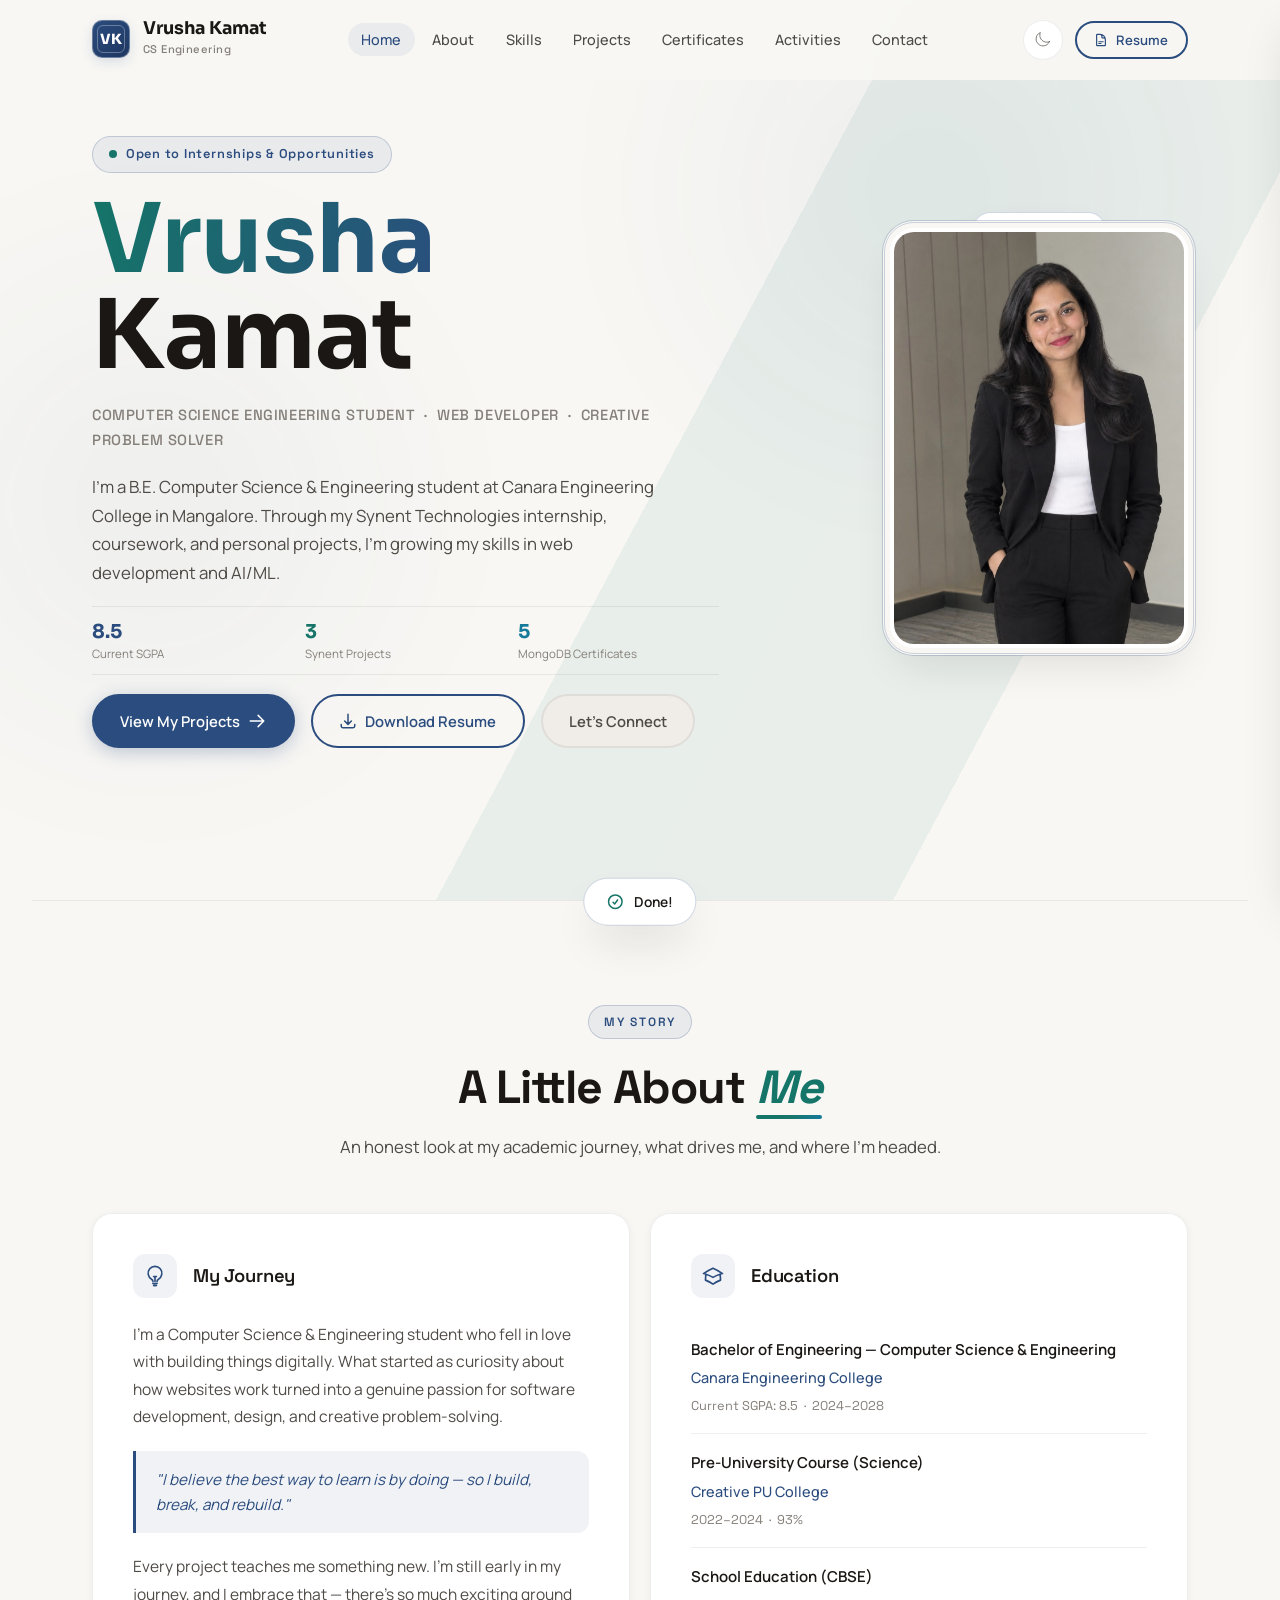
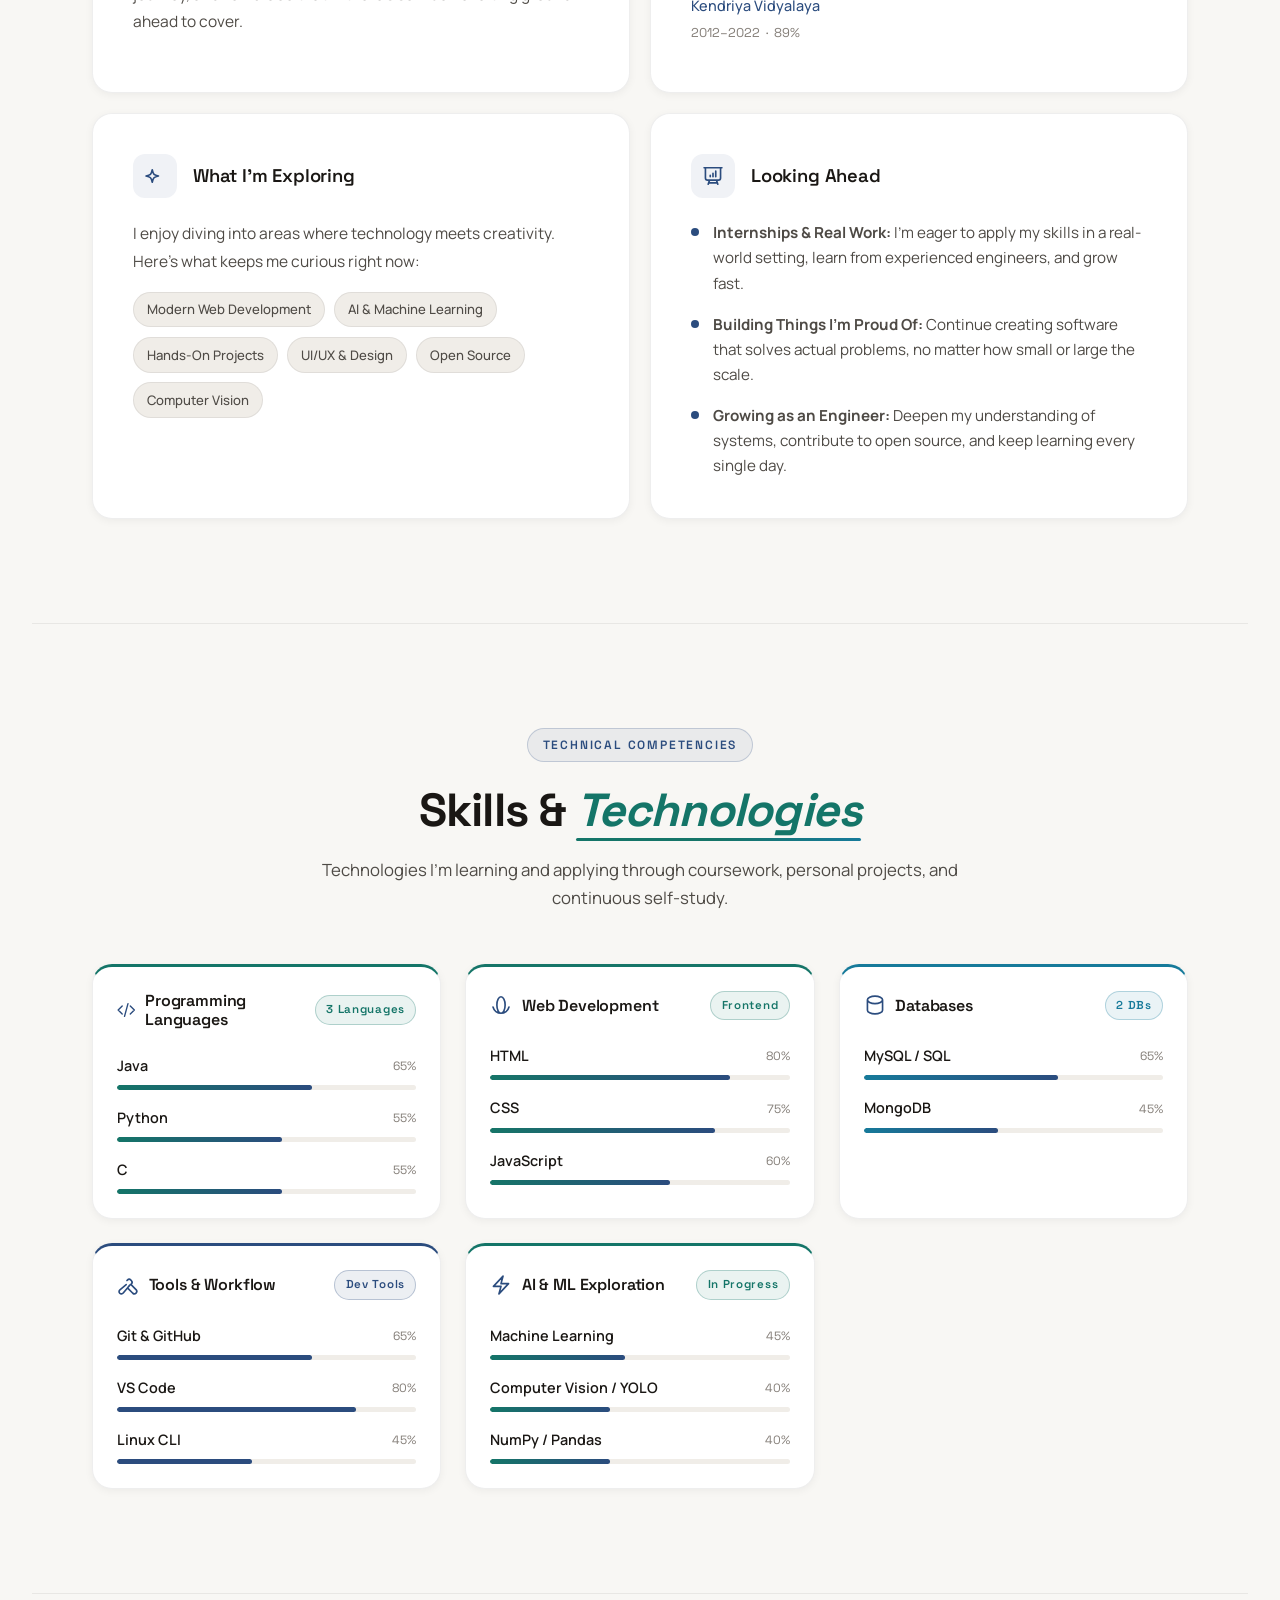
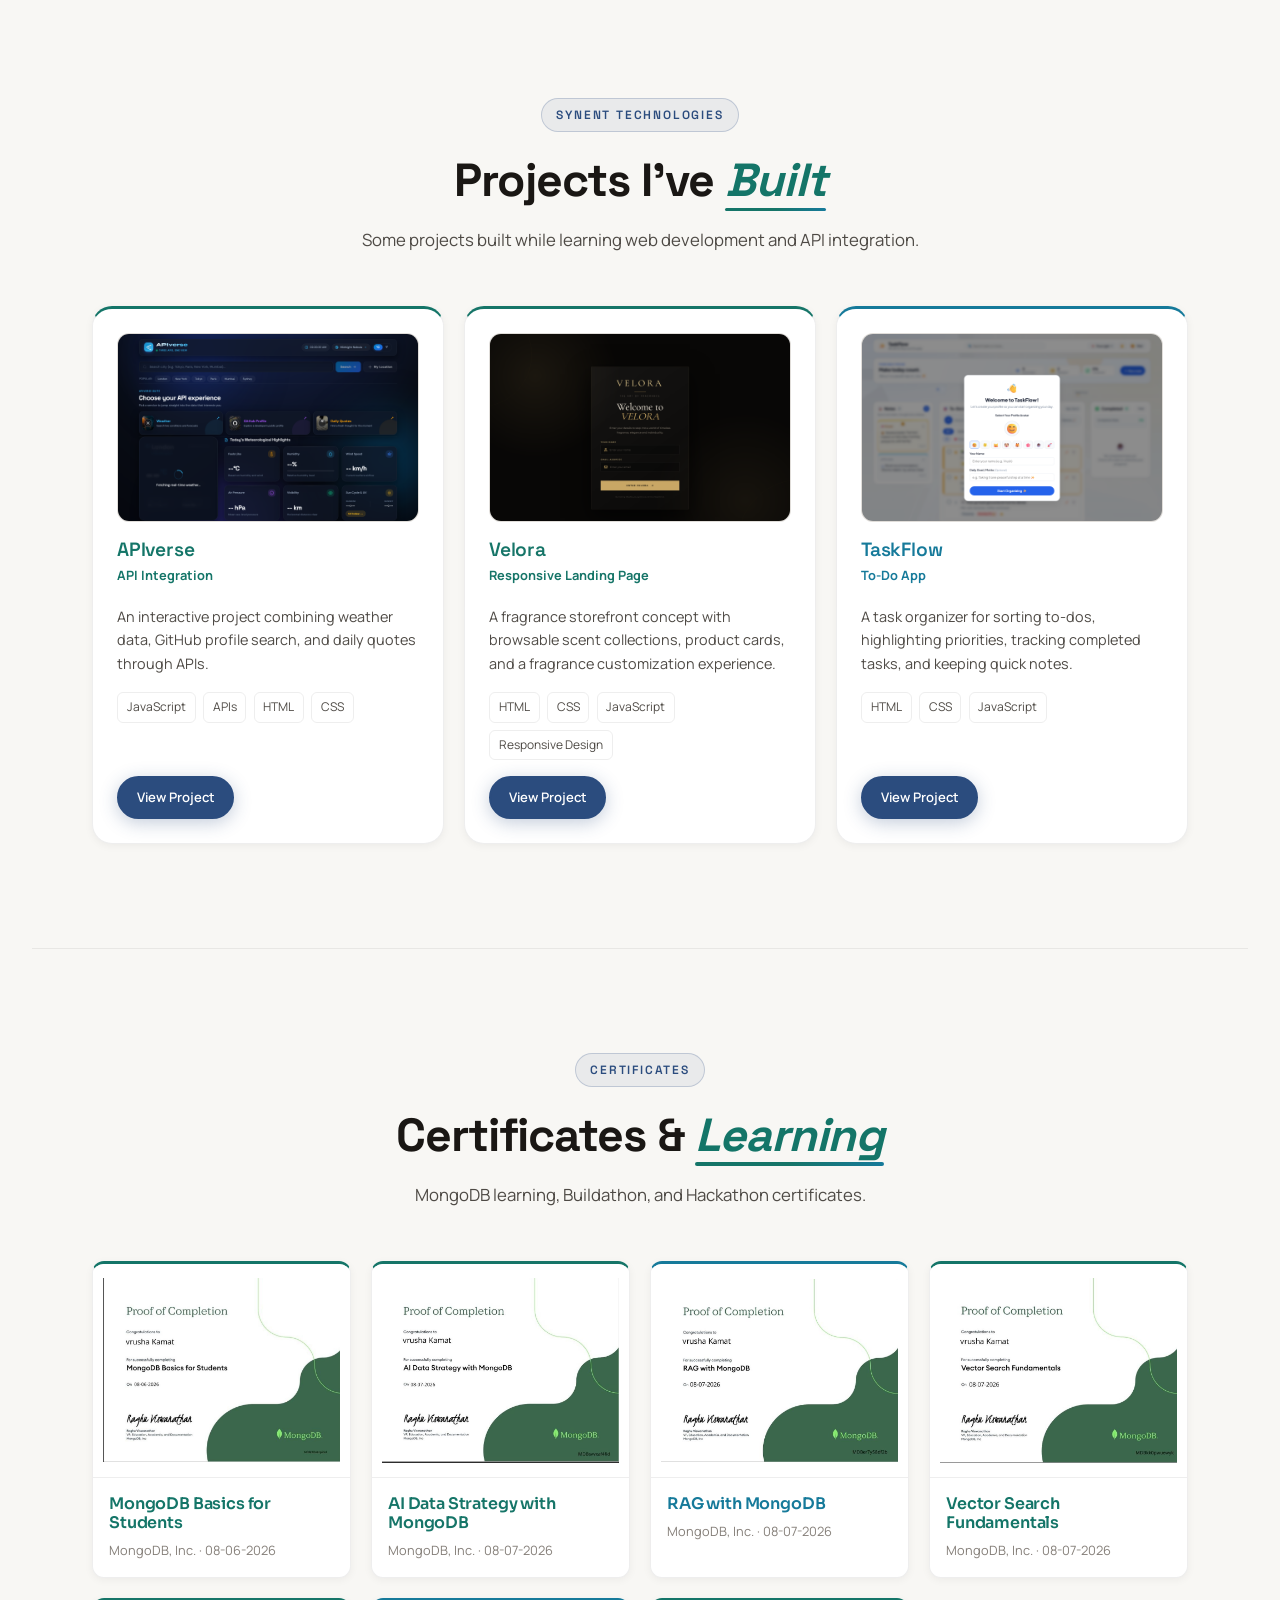
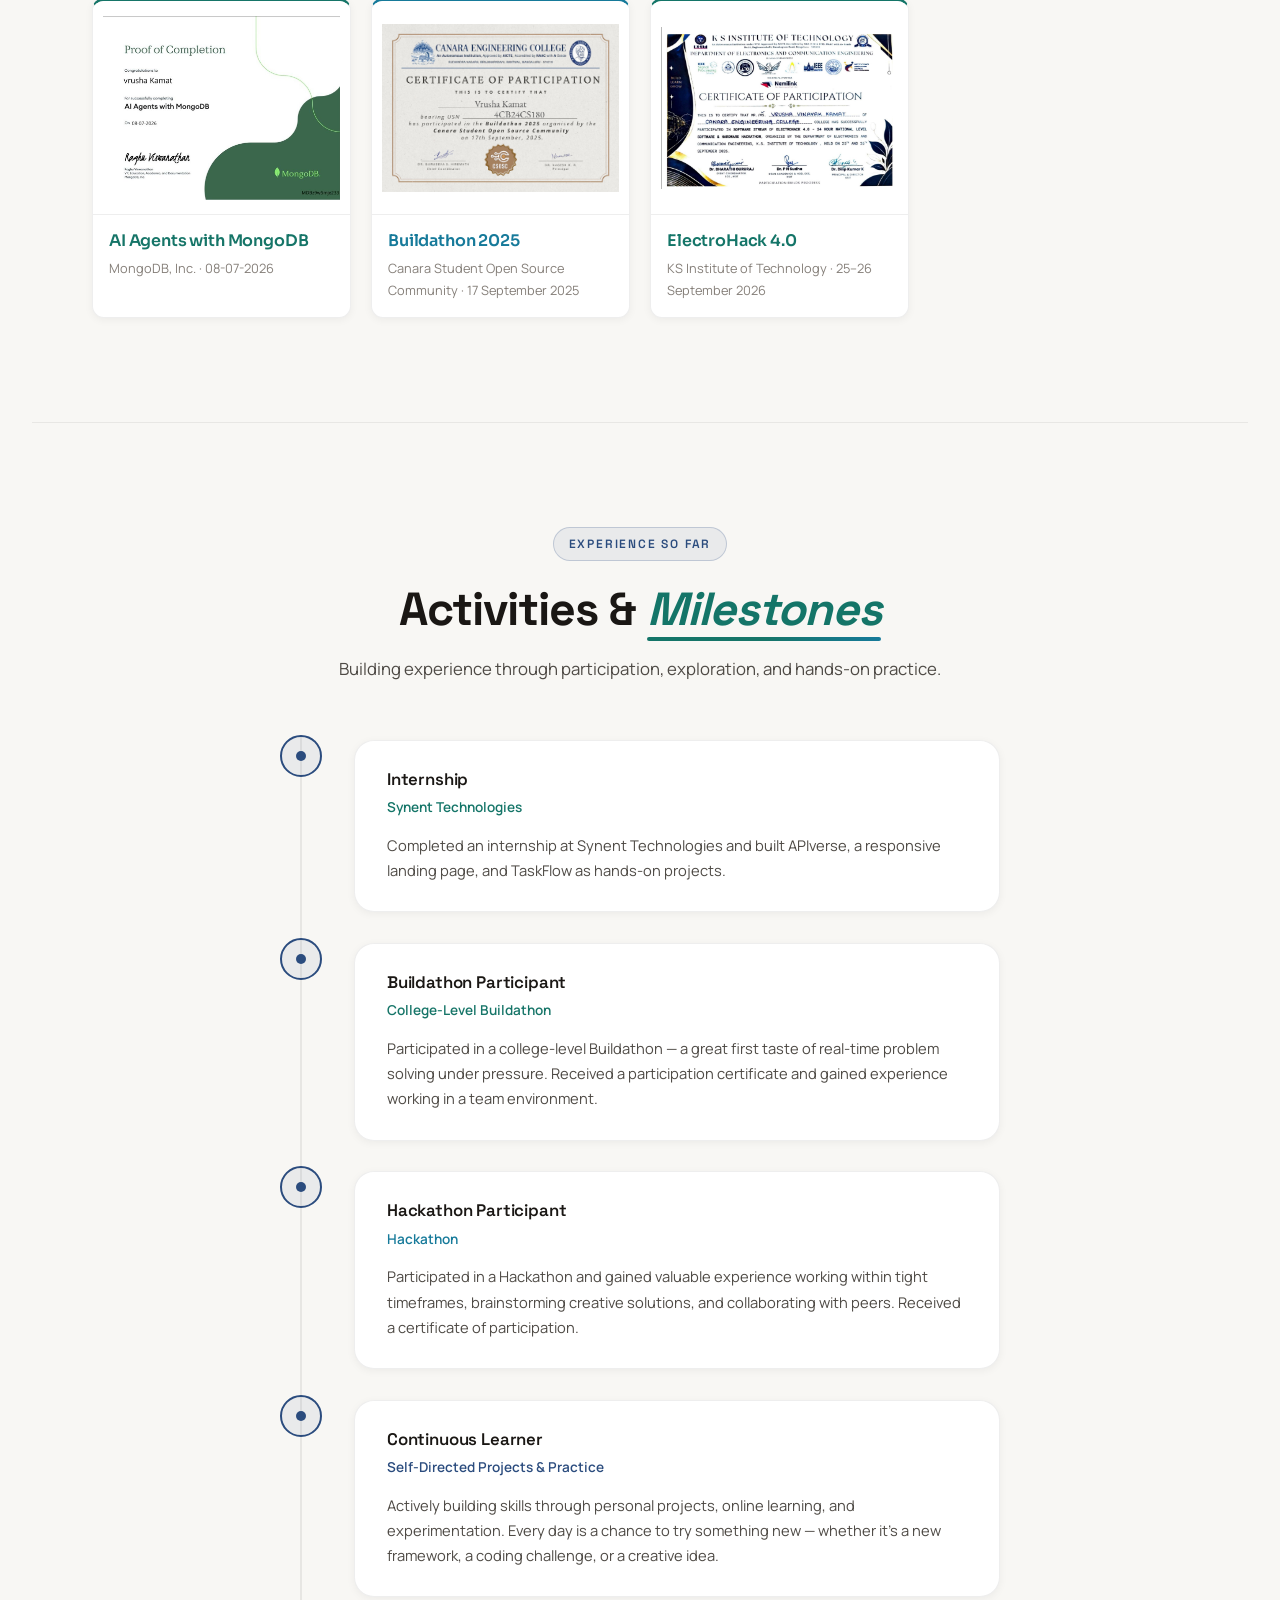
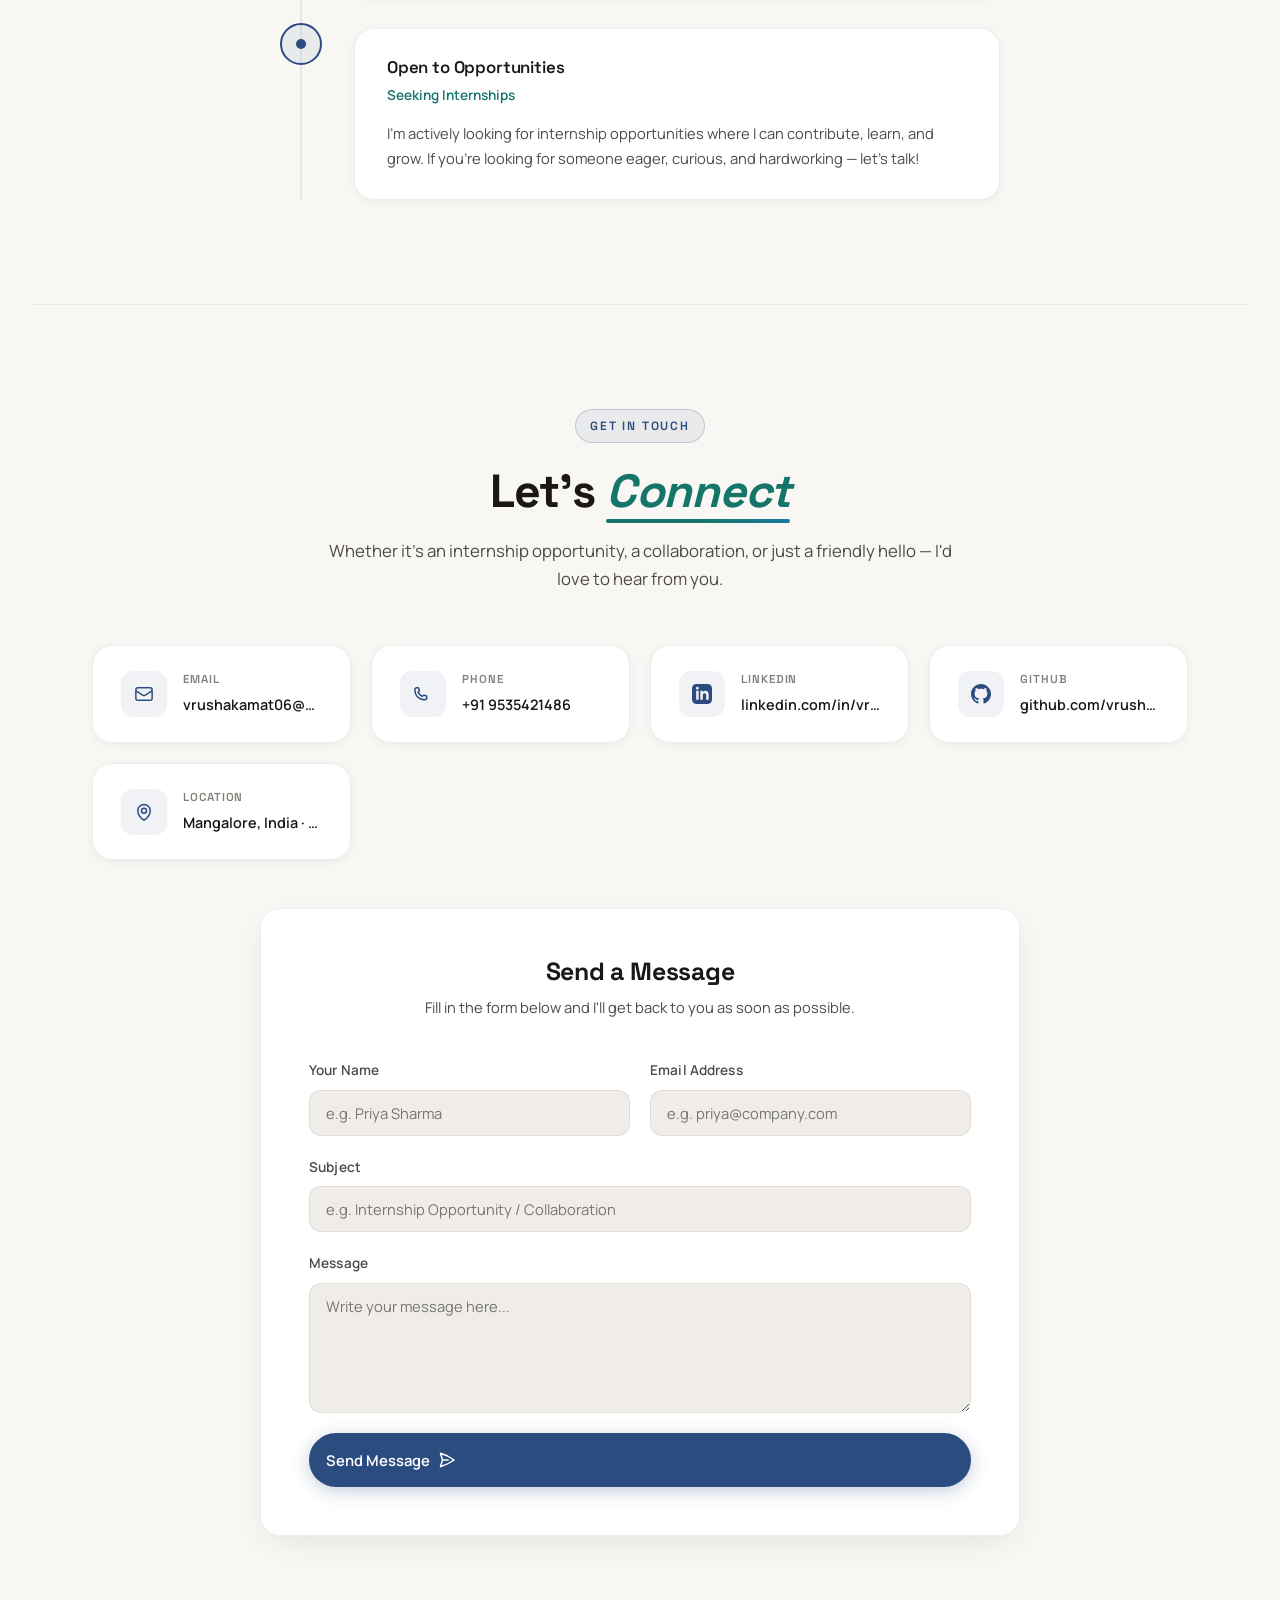
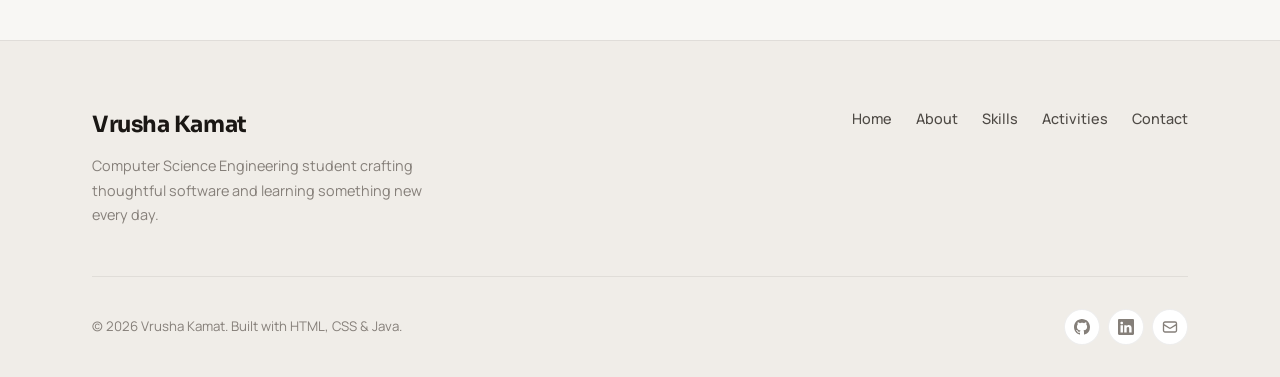
==== index.html @ f19c78fb "commit 1" ====
<!DOCTYPE html>
<html lang="en" data-theme="light">
<head>
  <meta charset="UTF-8" />
  <meta name="viewport" content="width=device-width, initial-scale=1.0" />
  <meta name="description" content="Vrusha Kamat — Computer Science Engineering Student & Web Developer. A clean, professional portfolio showcasing skills, education, and passions." />
  <meta name="keywords" content="Vrusha Kamat, Computer Science Engineering, Web Developer, Portfolio, Student, Java, Python" />
  <meta name="author" content="Vrusha Kamat" />
  <title>Vrusha Kamat — Portfolio</title>

  <!-- Favicon -->
  <link rel="icon" type="image/svg+xml" href="assets/profile-placeholder.svg" />

  <!-- Google Fonts Preconnect -->
  <link rel="preconnect" href="https://fonts.googleapis.com" />
  <link rel="preconnect" href="https://fonts.gstatic.com" crossorigin />

  <!-- Stylesheet -->
  <link rel="stylesheet" href="css/style.css" />
</head>
<body>

  <!-- Ambient Atmosphere -->
  <div class="ambient-glow" aria-hidden="true">
    <div class="glow-circle-1"></div>
    <div class="glow-circle-2"></div>
  </div>

  <!-- ========================================================================
       Sticky Navigation Bar
       ======================================================================== -->
  <header class="site-nav" id="site-header">
    <div class="container nav-container">
      
      <!-- Brand -->
      <a href="#home" class="nav-brand" aria-label="Vrusha Kamat Portfolio Home">
        <span class="brand-monogram">VK</span>
        <div class="brand-title">
          <span class="brand-name">Vrusha Kamat</span>
          <span class="brand-tag">CS Engineering </span>
        </div>
      </a>

      <!-- Desktop Navigation -->
      <nav aria-label="Main Navigation">
        <ul class="nav-links">
          <li><a href="#home" class="nav-link active">Home</a></li>
          <li><a href="#about" class="nav-link">About</a></li>
          <li><a href="#skills" class="nav-link">Skills</a></li>
          <li><a href="#projects" class="nav-link">Projects</a></li>
          <li><a href="#certificates" class="nav-link">Certificates</a></li>
          <li><a href="#activities" class="nav-link">Activities</a></li>
          <li><a href="#contact" class="nav-link">Contact</a></li>
        </ul>
      </nav>

      <!-- Nav Actions -->
      <div class="nav-actions">
        <!-- Theme Toggle -->
        <button class="theme-toggle-btn" id="theme-toggle" aria-label="Toggle Light / Dark theme" title="Toggle Theme">
          <svg class="sun-icon" xmlns="http://www.w3.org/2000/svg" fill="none" viewBox="0 0 24 24" stroke="currentColor">
            <path stroke-linecap="round" stroke-linejoin="round" d="M12 3v2.25m6.364.386-1.591 1.591M21 12h-2.25m-.386 6.364-1.591-1.591M12 18.75V21m-4.773-4.227-1.591 1.591M5.25 12H3m4.227-4.773L5.636 5.636M15.75 12a3.75 3.75 0 1 1-7.5 0 3.75 3.75 0 0 1 7.5 0Z" />
          </svg>
          <svg class="moon-icon" xmlns="http://www.w3.org/2000/svg" fill="none" viewBox="0 0 24 24" stroke="currentColor">
            <path stroke-linecap="round" stroke-linejoin="round" d="M21.752 15.002A9.72 9.72 0 0 1 18 15.75c-5.385 0-9.75-4.365-9.75-9.75 0-1.33.266-2.597.748-3.752A9.753 9.753 0 0 0 3 11.25C3 16.635 7.365 21 12.75 21a9.753 9.753 0 0 0 9.002-5.998Z" />
          </svg>
        </button>

        <!-- Resume Dropdown -->
        <div class="resume-btn-group btn-resume-nav">
          <button class="btn btn-outline btn-sm" id="resume-menu-toggle" type="button" aria-label="Resume options" aria-haspopup="true" aria-expanded="false" aria-controls="resume-dropdown">
            <svg xmlns="http://www.w3.org/2000/svg" fill="none" viewBox="0 0 24 24" stroke="currentColor">
              <path stroke-linecap="round" stroke-linejoin="round" d="M19.5 14.25v-2.625a3.375 3.375 0 0 0-3.375-3.375h-1.5A1.125 1.125 0 0 1 13.5 7.125v-1.5a3.375 3.375 0 0 0-3.375-3.375H8.25m0 12.75h7.5m-7.5 3H12M10.5 2.25H5.625c-.621 0-1.125.504-1.125 1.125v17.25c0 .621.504 1.125 1.125 1.125h12.75c.621 0 1.125-.504 1.125-1.125V11.25a9 9 0 0 0-9-9Z" />
            </svg>
            Resume
          </button>
          <div class="resume-dropdown" id="resume-dropdown">
            <a href="#" class="resume-dropdown-item view-resume-trigger">
              <svg xmlns="http://www.w3.org/2000/svg" fill="none" viewBox="0 0 24 24" stroke="currentColor">
                <path stroke-linecap="round" stroke-linejoin="round" d="M2.036 12.322a1.012 1.012 0 0 1 0-.639C3.423 7.51 7.36 4.5 12 4.5c4.638 0 8.573 3.007 9.963 7.178.07.207.07.431 0 .639C20.577 16.49 16.64 19.5 12 19.5c-4.638 0-8.573-3.007-9.963-7.178Z" />
                <path stroke-linecap="round" stroke-linejoin="round" d="M15 12a3 3 0 1 1-6 0 3 3 0 0 1 6 0Z" />
              </svg>
              View Online Resume
            </a>
            <a href="assets/resume.pdf" download="Vrusha_Kamat_Resume.pdf" class="resume-dropdown-item">
              <svg xmlns="http://www.w3.org/2000/svg" fill="none" viewBox="0 0 24 24" stroke="currentColor">
                <path stroke-linecap="round" stroke-linejoin="round" d="M3 16.5v2.25A2.25 2.25 0 0 0 5.25 21h13.5A2.25 2.25 0 0 0 21 18.75V16.5M16.5 12 12 16.5m0 0L7.5 12m4.5 4.5V3" />
              </svg>
              Download PDF
            </a>
          </div>
        </div>

        <!-- Mobile Hamburger -->
        <button class="mobile-menu-btn" id="mobile-menu-toggle" aria-label="Open navigation menu">
          <svg xmlns="http://www.w3.org/2000/svg" fill="none" viewBox="0 0 24 24" stroke="currentColor">
            <path stroke-linecap="round" stroke-linejoin="round" stroke-width="1.8" d="M3.75 6.75h16.5M3.75 12h16.5m-16.5 5.25h16.5" />
          </svg>
        </button>
      </div>

    </div>
  </header>

  <!-- Mobile Drawer -->
  <div class="drawer-overlay" id="drawer-overlay"></div>
  <aside class="mobile-nav-drawer" id="mobile-drawer" aria-label="Mobile Navigation">
    <div>
      <div class="drawer-header">
        <div class="nav-brand">
          <span class="brand-monogram">VK</span>
          <span class="brand-name">Vrusha Kamat</span>
        </div>
        <button class="drawer-close-btn" id="drawer-close" aria-label="Close menu">
          <svg xmlns="http://www.w3.org/2000/svg" width="20" height="20" fill="none" viewBox="0 0 24 24" stroke="currentColor">
            <path stroke-linecap="round" stroke-linejoin="round" stroke-width="2" d="M6 18L18 6M6 6l12 12" />
          </svg>
        </button>
      </div>
      <ul class="drawer-links">
        <li><a href="#home" class="drawer-link">Home</a></li>
        <li><a href="#about" class="drawer-link">About</a></li>
        <li><a href="#skills" class="drawer-link">Skills</a></li>
        <li><a href="#projects" class="drawer-link">Projects</a></li>
        <li><a href="#certificates" class="drawer-link">Certificates</a></li>
        <li><a href="#activities" class="drawer-link">Activities</a></li>
        <li><a href="#contact" class="drawer-link">Contact</a></li>
      </ul>
    </div>
    <div class="drawer-footer">
      <a href="#" class="btn btn-outline view-resume-trigger" style="width: 100%;">View Resume</a>
      <a href="assets/resume.pdf" download="Vrusha_Kamat_Resume.pdf" class="btn btn-primary" style="width: 100%;">Download Resume</a>
    </div>
  </aside>


  <!-- ========================================================================
       Section 1: Hero
       ======================================================================== -->
  <section class="hero-section" id="home">
    <div class="container">
      <div class="hero-stacked-container">
        <div class="hero-copy">
          <div class="status-pill">
            <span class="status-dot"></span>
            <span>Open to Internships &amp; Opportunities</span>
          </div>

          <h1 class="hero-title">
            <span class="name-first">Vrusha</span>
            <span class="name-last">Kamat</span>
          </h1>

          <p class="hero-tagline">
            Computer Science Engineering Student &nbsp;·&nbsp; Web Developer &nbsp;·&nbsp; Creative Problem Solver
          </p>

          <p class="hero-description">
            I'm a B.E. Computer Science &amp; Engineering student at Canara Engineering College in Mangalore. Through my Synent Technologies internship, coursework, and personal projects, I'm growing my skills in web development and AI/ML.
          </p>

          <div class="hero-facts" aria-label="Quick profile facts">
            <div class="hero-fact">
              <strong>8.5</strong>
              <span>Current SGPA</span>
            </div>
            <div class="hero-fact">
              <strong>3</strong>
              <span>Synent Projects</span>
            </div>
            <div class="hero-fact">
              <strong>5</strong>
              <span>MongoDB Certificates</span>
            </div>
          </div>

          <div class="hero-cta-group">
            <a href="#projects" class="btn btn-primary">
              View My Projects
              <svg xmlns="http://www.w3.org/2000/svg" fill="none" viewBox="0 0 24 24" stroke="currentColor">
                <path stroke-linecap="round" stroke-linejoin="round" d="M13.5 4.5 21 12m0 0-7.5 7.5M21 12H3" />
              </svg>
            </a>

            <div class="resume-btn-group">
              <a href="assets/resume.pdf" download="Vrusha_Kamat_Resume.pdf" class="btn btn-outline">
                <svg xmlns="http://www.w3.org/2000/svg" fill="none" viewBox="0 0 24 24" stroke="currentColor">
                  <path stroke-linecap="round" stroke-linejoin="round" d="M3 16.5v2.25A2.25 2.25 0 0 0 5.25 21h13.5A2.25 2.25 0 0 0 21 18.75V16.5M16.5 12 12 16.5m0 0L7.5 12m4.5 4.5V3" />
                </svg>
                Download Resume
              </a>
            </div>

            <a href="#contact" class="btn btn-subtle">Let's Connect</a>
          </div>
        </div>

        <!-- Portrait Showcase -->
        <div class="hero-portrait-showcase">
          <div class="editorial-frame-container">
            
            <!-- Floating Badge — B.Tech CSE only -->
            <div class="floating-badge floating-badge-top">
              <svg xmlns="http://www.w3.org/2000/svg" fill="none" viewBox="0 0 24 24" stroke="currentColor">
                <path stroke-linecap="round" stroke-linejoin="round" stroke-width="1.8" d="M4.26 10.147a60.438 60.438 0 0 0-.491 6.347A48.62 48.62 0 0 1 12 20.904a48.62 48.62 0 0 1 8.232-4.41 60.46 60.46 0 0 0-.491-6.347m-15.482 0a50.636 50.636 0 0 0-2.658-.813A59.906 59.906 0 0 1 12 3.493a59.903 59.903 0 0 1 10.399 5.84c-.896.248-1.783.52-2.658.814m-15.482 0A50.717 50.717 0 0 1 12 13.489a50.702 50.702 0 0 1 7.74-3.342" />
              </svg>
              <span>B.Tech CSE '26</span>
            </div>

            <!-- Portrait Card -->
            <div class="portrait-card">
              <div class="portrait-image-wrapper">
                <!--
                  👉 PHOTO REPLACEMENT:
                  Save your photo as assets/profile.jpg and update src below.
                -->
                <img src="assets/profile.jpg" alt="Vrusha Kamat" class="portrait-img" id="main-portrait-img" />
              </div>
            </div>

          </div>
        </div>

      </div>
    </div>
  </section>

  <div class="section-divider"></div>

  <!-- ========================================================================
       Section 2: About
       ======================================================================== -->
  <section id="about">
    <div class="container">
      
      <div class="section-header reveal">
        <span class="section-label">My Story</span>
        <h2 class="section-title">A Little About <em>Me</em></h2>
        <p class="section-subtitle">
          An honest look at my academic journey, what drives me, and where I'm headed.
        </p>
      </div>

      <div class="about-separated-blocks">
        
        <!-- Block 1: Journey -->
        <div class="about-card reveal reveal-delay-1">
          <div class="about-card-header">
            <div class="card-icon-box">
              <svg xmlns="http://www.w3.org/2000/svg" fill="none" viewBox="0 0 24 24" stroke="currentColor">
                <path stroke-linecap="round" stroke-linejoin="round" stroke-width="1.8" d="M12 18v-5.25m0 0a6.01 6.01 0 0 0 1.5-.189m-1.5.189a6.01 6.01 0 0 1-1.5-.189m3.75 7.478a12.06 12.06 0 0 1-4.5 0m3.75 2.383a14.406 14.406 0 0 1-3 0M14.25 18v-.192c0-.983.658-1.823 1.508-2.316a7.5 7.5 0 1 0-7.516 0c.85.493 1.509 1.333 1.509 2.316V18" />
              </svg>
            </div>
            <h3 class="about-card-title">My Journey</h3>
          </div>
          <p class="about-text">
            I'm a Computer Science &amp; Engineering student who fell in love with building things digitally. What started as curiosity about how websites work turned into a genuine passion for software development, design, and creative problem-solving.
          </p>
          <div class="about-highlight-box">
            "I believe the best way to learn is by doing — so I build, break, and rebuild."
          </div>
          <p class="about-text">
            Every project teaches me something new. I'm still early in my journey, and I embrace that — there's so much exciting ground ahead to cover.
          </p>
        </div>

        <!-- Block 2: Education -->
        <div class="about-card reveal reveal-delay-2">
          <div class="about-card-header">
            <div class="card-icon-box">
              <svg xmlns="http://www.w3.org/2000/svg" fill="none" viewBox="0 0 24 24" stroke="currentColor">
                <path stroke-linecap="round" stroke-linejoin="round" stroke-width="1.8" d="M4.26 10.147a60.438 60.438 0 0 0-.491 6.347A48.62 48.62 0 0 1 12 20.904a48.62 48.62 0 0 1 8.232-4.41 60.46 60.46 0 0 0-.491-6.347m-15.482 0a50.636 50.636 0 0 0-2.658-.813A59.906 59.906 0 0 1 12 3.493a59.903 59.903 0 0 1 10.399 5.84c-.896.248-1.783.52-2.658.814m-15.482 0A50.717 50.717 0 0 1 12 13.489a50.702 50.702 0 0 1 7.74-3.342" />
              </svg>
            </div>
            <h3 class="about-card-title">Education</h3>
          </div>
          <div class="education-item">
            <div class="edu-degree">Bachelor of Engineering — Computer Science &amp; Engineering</div>
            <div class="edu-institution">Canara Engineering College</div>
            <div class="edu-meta"><span>Current SGPA: 8.5 &nbsp;·&nbsp; 2024–2028</span></div>
          </div>
          <div class="education-item">
            <div class="edu-degree">Pre-University Course (Science)</div>
            <div class="edu-institution">Creative PU College</div>
            <div class="edu-meta"><span>2022–2024 &nbsp;·&nbsp; 93%</span></div>
          </div>
          <div class="education-item">
            <div class="edu-degree">School Education (CBSE)</div>
            <div class="edu-institution">Kendriya Vidyalaya</div>
            <div class="edu-meta"><span>2012–2022 &nbsp;·&nbsp; 89%</span></div>
          </div>
        </div>

        <!-- Block 3: What I'm Exploring -->
        <div class="about-card reveal reveal-delay-3">
          <div class="about-card-header">
            <div class="card-icon-box">
              <svg xmlns="http://www.w3.org/2000/svg" fill="none" viewBox="0 0 24 24" stroke="currentColor">
                <path stroke-linecap="round" stroke-linejoin="round" stroke-width="1.8" d="M9.813 15.904 9 18.75l-.813-2.846a4.5 4.5 0 0 0-3.09-3.09L2.25 12l2.846-.813a4.5 4.5 0 0 0 3.09-3.09L9 5.25l.813 2.846a4.5 4.5 0 0 0 3.09 3.09L15.75 12l-2.846.813a4.5 4.5 0 0 0-3.09 3.09Z" />
              </svg>
            </div>
            <h3 class="about-card-title">What I'm Exploring</h3>
          </div>
          <p class="about-text">
            I enjoy diving into areas where technology meets creativity. Here's what keeps me curious right now:
          </p>
          <div class="interests-cloud">
            <span class="interest-pill">Modern Web Development</span>
            <span class="interest-pill">AI &amp; Machine Learning</span>
            <span class="interest-pill">Hands-On Projects</span>
            <span class="interest-pill">UI/UX &amp; Design</span>
            <span class="interest-pill">Open Source</span>
            <span class="interest-pill">Computer Vision</span>
          </div>
        </div>

        <!-- Block 4: Looking Ahead -->
        <div class="about-card reveal reveal-delay-4">
          <div class="about-card-header">
            <div class="card-icon-box">
              <svg xmlns="http://www.w3.org/2000/svg" fill="none" viewBox="0 0 24 24" stroke="currentColor">
                <path stroke-linecap="round" stroke-linejoin="round" stroke-width="1.8" d="M3.75 3v11.25A2.25 2.25 0 0 0 6 16.5h2.25M3.75 3h-1.5m1.5 0h16.5m0 0h1.5m-1.5 0v11.25A2.25 2.25 0 0 1 18 16.5h-2.25m-7.5 0h7.5m-7.5 0-1 3m8.5-3 1 3m0 0 .5 1.5m-.5-1.5h-9.5m0 0-.5 1.5M9 11.25v1.5M12 9v3.75m3-6v6" />
              </svg>
            </div>
            <h3 class="about-card-title">Looking Ahead</h3>
          </div>
          <ul class="goals-list">
            <li class="goal-item">
              <span class="goal-bullet"></span>
              <span><strong>Internships &amp; Real Work:</strong> I'm eager to apply my skills in a real-world setting, learn from experienced engineers, and grow fast.</span>
            </li>
            <li class="goal-item">
              <span class="goal-bullet"></span>
              <span><strong>Building Things I'm Proud Of:</strong> Continue creating software that solves actual problems, no matter how small or large the scale.</span>
            </li>
            <li class="goal-item">
              <span class="goal-bullet"></span>
              <span><strong>Growing as an Engineer:</strong> Deepen my understanding of systems, contribute to open source, and keep learning every single day.</span>
            </li>
          </ul>
        </div>

      </div>

    </div>
  </section>

  <div class="section-divider"></div>

  <!-- ========================================================================
       Section 3: Skills
       ======================================================================== -->
  <section id="skills">
    <div class="container">
      
      <div class="section-header reveal">
        <span class="section-label">Technical Competencies</span>
        <h2 class="section-title">Skills &amp; <em>Technologies</em></h2>
        <p class="section-subtitle">
          Technologies I'm learning and applying through coursework, personal projects, and continuous self-study.
        </p>
      </div>

      <div class="skills-grid">
        
        <!-- Languages -->
        <div class="skill-category-card reveal reveal-delay-1">
          <div class="skill-card-head">
            <h3 class="skill-card-title">
              <svg xmlns="http://www.w3.org/2000/svg" width="22" height="22" fill="none" viewBox="0 0 24 24" stroke="currentColor" style="color: var(--accent-base);">
                <path stroke-linecap="round" stroke-linejoin="round" stroke-width="1.8" d="M17.25 6.75 22.5 12l-5.25 5.25m-10.5 0L1.5 12l5.25-5.25m7.5-3-4.5 16.5" />
              </svg>
              Programming Languages
            </h3>
            <span class="skill-count-badge">3 Languages</span>
          </div>
          <div class="skill-items-list">
            <div class="skill-row">
              <div class="skill-info">
                <span class="skill-name">Java</span>
                <span class="skill-level-text">65%</span>
              </div>
              <div class="skill-bar-track"><div class="skill-bar-fill" data-level="65%"></div></div>
            </div>
            <div class="skill-row">
              <div class="skill-info">
                <span class="skill-name">Python</span>
                <span class="skill-level-text">55%</span>
              </div>
              <div class="skill-bar-track"><div class="skill-bar-fill" data-level="55%"></div></div>
            </div>
            <div class="skill-row">
              <div class="skill-info">
                <span class="skill-name">C</span>
                <span class="skill-level-text">55%</span>
              </div>
              <div class="skill-bar-track"><div class="skill-bar-fill" data-level="55%"></div></div>
            </div>
          </div>
        </div>

        <!-- Web Development -->
        <div class="skill-category-card reveal reveal-delay-2">
          <div class="skill-card-head">
            <h3 class="skill-card-title">
              <svg xmlns="http://www.w3.org/2000/svg" width="22" height="22" fill="none" viewBox="0 0 24 24" stroke="currentColor" style="color: var(--accent-base);">
                <path stroke-linecap="round" stroke-linejoin="round" stroke-width="1.8" d="M12 21a9.004 9.004 0 0 0 8.716-6.747M12 21a9.004 9.004 0 0 1-8.716-6.747M12 21c2.485 0 4.5-4.03 4.5-9S14.485 3 12 3m0 18c-2.485 0-4.5-4.03-4.5-9S9.515 3 12 3" />
              </svg>
              Web Development
            </h3>
            <span class="skill-count-badge">Frontend</span>
          </div>
          <div class="skill-items-list">
            <div class="skill-row">
              <div class="skill-info">
                <span class="skill-name">HTML</span>
                <span class="skill-level-text">80%</span>
              </div>
              <div class="skill-bar-track"><div class="skill-bar-fill" data-level="80%"></div></div>
            </div>
            <div class="skill-row">
              <div class="skill-info">
                <span class="skill-name">CSS</span>
                <span class="skill-level-text">75%</span>
              </div>
              <div class="skill-bar-track"><div class="skill-bar-fill" data-level="75%"></div></div>
            </div>
            <div class="skill-row">
              <div class="skill-info">
                <span class="skill-name">JavaScript</span>
                <span class="skill-level-text">60%</span>
              </div>
              <div class="skill-bar-track"><div class="skill-bar-fill" data-level="60%"></div></div>
            </div>
          </div>
        </div>

        <!-- Databases -->
        <div class="skill-category-card reveal reveal-delay-3">
          <div class="skill-card-head">
            <h3 class="skill-card-title">
              <svg xmlns="http://www.w3.org/2000/svg" width="22" height="22" fill="none" viewBox="0 0 24 24" stroke="currentColor" style="color: var(--accent-base);">
                <path stroke-linecap="round" stroke-linejoin="round" stroke-width="1.8" d="M20.25 6.375c0 2.278-3.694 4.125-8.25 4.125S3.75 8.653 3.75 6.375m16.5 0c0-2.278-3.694-4.125-8.25-4.125S3.75 4.097 3.75 6.375m16.5 0v11.25c0 2.278-3.694 4.125-8.25 4.125s-8.25-1.847-8.25-4.125V6.375" />
              </svg>
              Databases
            </h3>
            <span class="skill-count-badge">2 DBs</span>
          </div>
          <div class="skill-items-list">
            <div class="skill-row">
              <div class="skill-info">
                <span class="skill-name">MySQL / SQL</span>
                <span class="skill-level-text">65%</span>
              </div>
              <div class="skill-bar-track"><div class="skill-bar-fill" data-level="65%"></div></div>
            </div>
            <div class="skill-row">
              <div class="skill-info">
                <span class="skill-name">MongoDB</span>
                <span class="skill-level-text">45%</span>
              </div>
              <div class="skill-bar-track"><div class="skill-bar-fill" data-level="45%"></div></div>
            </div>
          </div>
        </div>

        <!-- Tools -->
        <div class="skill-category-card reveal reveal-delay-4">
          <div class="skill-card-head">
            <h3 class="skill-card-title">
              <svg xmlns="http://www.w3.org/2000/svg" width="22" height="22" fill="none" viewBox="0 0 24 24" stroke="currentColor" style="color: var(--accent-base);">
                <path stroke-linecap="round" stroke-linejoin="round" stroke-width="1.8" d="M11.42 15.17 17.25 21A2.67 2.67 0 0 0 21 17.25l-5.877-5.877M11.42 15.17l2.496-3.03c.317-.384.74-.626 1.208-.766M11.42 15.17l-4.655 5.653a2.548 2.548 0 1 1-3.586-3.586l6.837-5.63m5.108-.223.492-.492a2.67 2.67 0 0 0 0-3.774l-.492-.492a2.67 2.67 0 0 0-3.774 0l-.492.492" />
              </svg>
              Tools &amp; Workflow
            </h3>
            <span class="skill-count-badge">Dev Tools</span>
          </div>
          <div class="skill-items-list">
            <div class="skill-row">
              <div class="skill-info">
                <span class="skill-name">Git &amp; GitHub</span>
                <span class="skill-level-text">65%</span>
              </div>
              <div class="skill-bar-track"><div class="skill-bar-fill" data-level="65%"></div></div>
            </div>
            <div class="skill-row">
              <div class="skill-info">
                <span class="skill-name">VS Code</span>
                <span class="skill-level-text">80%</span>
              </div>
              <div class="skill-bar-track"><div class="skill-bar-fill" data-level="80%"></div></div>
            </div>
            <div class="skill-row">
              <div class="skill-info">
                <span class="skill-name">Linux CLI</span>
                <span class="skill-level-text">45%</span>
              </div>
              <div class="skill-bar-track"><div class="skill-bar-fill" data-level="45%"></div></div>
            </div>
          </div>
        </div>

        <!-- AI / ML Exploration -->
        <div class="skill-category-card reveal reveal-delay-5">
          <div class="skill-card-head">
            <h3 class="skill-card-title">
              <svg xmlns="http://www.w3.org/2000/svg" width="22" height="22" fill="none" viewBox="0 0 24 24" stroke="currentColor" style="color: var(--accent-base);">
                <path stroke-linecap="round" stroke-linejoin="round" stroke-width="1.8" d="M3.75 13.5l10.5-11.25L12 10.5h8.25L9.75 21.75 12 13.5H3.75z" />
              </svg>
              AI &amp; ML Exploration
            </h3>
            <span class="skill-count-badge">In Progress</span>
          </div>
          <div class="skill-items-list">
            <div class="skill-row">
              <div class="skill-info">
                <span class="skill-name">Machine Learning</span>
                <span class="skill-level-text">45%</span>
              </div>
              <div class="skill-bar-track"><div class="skill-bar-fill" data-level="45%"></div></div>
            </div>
            <div class="skill-row">
              <div class="skill-info">
                <span class="skill-name">Computer Vision / YOLO</span>
                <span class="skill-level-text">40%</span>
              </div>
              <div class="skill-bar-track"><div class="skill-bar-fill" data-level="40%"></div></div>
            </div>
            <div class="skill-row">
              <div class="skill-info">
                <span class="skill-name">NumPy / Pandas</span>
                <span class="skill-level-text">40%</span>
              </div>
              <div class="skill-bar-track"><div class="skill-bar-fill" data-level="40%"></div></div>
            </div>
          </div>
        </div>

      </div>

    </div>
  </section>

  <div class="section-divider"></div>

  <!-- Section 4: Projects -->
  <section id="projects">
    <div class="container">
      <div class="section-header reveal">
        <span class="section-label">Synent Technologies</span>
        <h2 class="section-title">Projects I've <em>Built</em></h2>
        <p class="section-subtitle">
          Some projects built while learning web development and API integration.
        </p>
      </div>

      <div class="student-projects-grid">
        <article class="student-project-card reveal reveal-delay-1">
          <a class="student-project-preview" href="https://vrushakamat21.github.io/synent-task3-apiintegrationproject-vrusha/" target="_blank" rel="noopener noreferrer" aria-label="Open APIverse live project">
            <img src="assets/project-apiverse.png" alt="Screenshot of the APIverse weather, GitHub profile, and quotes interface" loading="lazy" />
          </a>
          <div class="student-project-heading">
            <h3>APIverse</h3>
            <span>API Integration</span>
          </div>
          <p>An interactive project combining weather data, GitHub profile search, and daily quotes through APIs.</p>
          <div class="student-project-tags">
            <span>JavaScript</span><span>APIs</span><span>HTML</span><span>CSS</span>
          </div>
          <a href="https://vrushakamat21.github.io/synent-task3-apiintegrationproject-vrusha/" target="_blank" rel="noopener noreferrer" class="btn btn-primary btn-sm">View Project</a>
        </article>

        <article class="student-project-card reveal reveal-delay-2">
          <a class="student-project-preview" href="https://vrushakamat21.github.io/synent-task1-responsivelandingpage-vrusha/" target="_blank" rel="noopener noreferrer" aria-label="Open Velora live project">
            <img src="assets/project-velora.png" alt="Screenshot of the Velora fragrance landing page welcome screen" loading="lazy" />
          </a>
          <div class="student-project-heading">
            <h3>Velora</h3>
            <span>Responsive Landing Page</span>
          </div>
          <p>A fragrance storefront concept with browsable scent collections, product cards, and a fragrance customization experience.</p>
          <div class="student-project-tags">
            <span>HTML</span><span>CSS</span><span>JavaScript</span><span>Responsive Design</span>
          </div>
          <a href="https://vrushakamat21.github.io/synent-task1-responsivelandingpage-vrusha/" target="_blank" rel="noopener noreferrer" class="btn btn-primary btn-sm">View Project</a>
        </article>

        <article class="student-project-card reveal reveal-delay-3">
          <a class="student-project-preview" href="https://vrushakamat21.github.io/synent-task2-todoapp-vrusha/" target="_blank" rel="noopener noreferrer" aria-label="Open TaskFlow live project">
            <img src="assets/project-taskflow.png" alt="Screenshot of the TaskFlow to-do app welcome screen" loading="lazy" />
          </a>
          <div class="student-project-heading">
            <h3>TaskFlow</h3>
            <span>To-Do App</span>
          </div>
          <p>A task organizer for sorting to-dos, highlighting priorities, tracking completed tasks, and keeping quick notes.</p>
          <div class="student-project-tags">
            <span>HTML</span><span>CSS</span><span>JavaScript</span>
          </div>
          <a href="https://vrushakamat21.github.io/synent-task2-todoapp-vrusha/" target="_blank" rel="noopener noreferrer" class="btn btn-primary btn-sm">View Project</a>
        </article>
      </div>
    </div>
  </section>

  <div class="section-divider"></div>

  <!-- Section 5: Certificates -->
  <section id="certificates">
    <div class="container">
      <div class="section-header reveal">
        <span class="section-label">Certificates</span>
        <h2 class="section-title">Certificates &amp; <em>Learning</em></h2>
        <p class="section-subtitle">MongoDB learning, Buildathon, and Hackathon certificates.</p>
      </div>

      <div class="certificates-grid">
        <article class="mongodb-certificate-card reveal reveal-delay-1">
          <a class="mongodb-certificate-image" href="assets/mongodb%20c1.jpeg" target="_blank" rel="noopener noreferrer" aria-label="View MongoDB Basics for Students certificate full size">
            <img src="assets/mongodb%20c1.jpeg" alt="MongoDB Basics for Students completion certificate" loading="lazy" />
          </a>
          <div class="mongodb-certificate-info">
            <h3>MongoDB Basics for Students</h3>
            <p>MongoDB, Inc. · 08-06-2026</p>
          </div>
        </article>

        <article class="mongodb-certificate-card reveal reveal-delay-2">
          <a class="mongodb-certificate-image" href="assets/mongodb%20c2.jpeg" target="_blank" rel="noopener noreferrer" aria-label="View AI Data Strategy with MongoDB certificate full size">
            <img src="assets/mongodb%20c2.jpeg" alt="AI Data Strategy with MongoDB completion certificate" loading="lazy" />
          </a>
          <div class="mongodb-certificate-info">
            <h3>AI Data Strategy with MongoDB</h3>
            <p>MongoDB, Inc. · 08-07-2026</p>
          </div>
        </article>

        <article class="mongodb-certificate-card reveal reveal-delay-3">
          <a class="mongodb-certificate-image" href="assets/mongodb%20c3.jpeg" target="_blank" rel="noopener noreferrer" aria-label="View RAG with MongoDB certificate full size">
            <img src="assets/mongodb%20c3.jpeg" alt="RAG with MongoDB completion certificate" loading="lazy" />
          </a>
          <div class="mongodb-certificate-info">
            <h3>RAG with MongoDB</h3>
            <p>MongoDB, Inc. · 08-07-2026</p>
          </div>
        </article>

        <article class="mongodb-certificate-card reveal reveal-delay-4">
          <a class="mongodb-certificate-image" href="assets/mongodb%20c4.jpeg" target="_blank" rel="noopener noreferrer" aria-label="View Vector Search Fundamentals certificate full size">
            <img src="assets/mongodb%20c4.jpeg" alt="Vector Search Fundamentals completion certificate" loading="lazy" />
          </a>
          <div class="mongodb-certificate-info">
            <h3>Vector Search Fundamentals</h3>
            <p>MongoDB, Inc. · 08-07-2026</p>
          </div>
        </article>

        <article class="mongodb-certificate-card reveal reveal-delay-5">
          <a class="mongodb-certificate-image" href="assets/mongodb%20c5.jpeg" target="_blank" rel="noopener noreferrer" aria-label="View AI Agents with MongoDB certificate full size">
            <img src="assets/mongodb%20c5.jpeg" alt="AI Agents with MongoDB completion certificate" loading="lazy" />
          </a>
          <div class="mongodb-certificate-info">
            <h3>AI Agents with MongoDB</h3>
            <p>MongoDB, Inc. · 08-07-2026</p>
          </div>
        </article>

        <article class="mongodb-certificate-card reveal reveal-delay-1">
          <a class="mongodb-certificate-image" href="assets/buildathon-certificate.pdf" target="_blank" rel="noopener noreferrer" aria-label="Open Buildathon 2025 certificate PDF">
            <img src="assets/buildathon-certificate-preview.png" alt="Buildathon 2025 certificate of participation" loading="lazy" />
          </a>
          <div class="mongodb-certificate-info">
            <h3>Buildathon 2025</h3>
            <p>Canara Student Open Source Community · 17 September 2025</p>
          </div>
        </article>

        <article class="mongodb-certificate-card reveal reveal-delay-2">
          <a class="mongodb-certificate-image" href="assets/Hackathon%20certificate.jpeg" target="_blank" rel="noopener noreferrer" aria-label="View ElectroHack 4.0 certificate full size">
            <img src="assets/Hackathon%20certificate.jpeg" alt="ElectroHack 4.0 certificate of participation" loading="lazy" />
          </a>
          <div class="mongodb-certificate-info">
            <h3>ElectroHack 4.0</h3>
            <p>KS Institute of Technology · 25–26 September 2026</p>
          </div>
        </article>
      </div>
    </div>
  </section>

  <div class="section-divider"></div>

  <!-- ========================================================================
       Section 4: Activities & Achievements
       ======================================================================== -->
  <section id="activities">
    <div class="container">
      
      <div class="section-header reveal">
        <span class="section-label">Experience So Far</span>
        <h2 class="section-title">Activities &amp; <em>Milestones</em></h2>
        <p class="section-subtitle">
          Building experience through participation, exploration, and hands-on practice.
        </p>
      </div>

      <div class="timeline-container">

        <div class="timeline-item reveal reveal-delay-1">
          <div class="timeline-node"></div>
          <div class="timeline-card">
            <div class="timeline-card-header">
              <h3 class="timeline-role">Internship</h3>
              <span class="timeline-org">Synent Technologies</span>
            </div>
            <p class="timeline-description">
              Completed an internship at Synent Technologies and built APIverse, a responsive landing page, and TaskFlow as hands-on projects.
            </p>
          </div>
        </div>

        <div class="timeline-item reveal reveal-delay-2">
          <div class="timeline-node"></div>
          <div class="timeline-card">
            <div class="timeline-card-header">
              <h3 class="timeline-role">Buildathon Participant</h3>
              <span class="timeline-org">College-Level Buildathon</span>
            </div>
            <p class="timeline-description">
              Participated in a college-level Buildathon — a great first taste of real-time problem solving under pressure. Received a participation certificate and gained experience working in a team environment.
            </p>
          </div>
        </div>

        <div class="timeline-item reveal reveal-delay-3">
          <div class="timeline-node"></div>
          <div class="timeline-card">
            <div class="timeline-card-header">
              <h3 class="timeline-role">Hackathon Participant</h3>
              <span class="timeline-org">Hackathon</span>
            </div>
            <p class="timeline-description">
              Participated in a Hackathon and gained valuable experience working within tight timeframes, brainstorming creative solutions, and collaborating with peers. Received a certificate of participation.
            </p>
          </div>
        </div>

        <div class="timeline-item reveal reveal-delay-4">
          <div class="timeline-node"></div>
          <div class="timeline-card">
            <div class="timeline-card-header">
              <h3 class="timeline-role">Continuous Learner</h3>
              <span class="timeline-org">Self-Directed Projects &amp; Practice</span>
            </div>
            <p class="timeline-description">
              Actively building skills through personal projects, online learning, and experimentation. Every day is a chance to try something new — whether it's a new framework, a coding challenge, or a creative idea.
            </p>
          </div>
        </div>

        <div class="timeline-item reveal reveal-delay-5">
          <div class="timeline-node"></div>
          <div class="timeline-card">
            <div class="timeline-card-header">
              <h3 class="timeline-role">Open to Opportunities</h3>
              <span class="timeline-org">Seeking Internships</span>
            </div>
            <p class="timeline-description">
              I'm actively looking for internship opportunities where I can contribute, learn, and grow. If you're looking for someone eager, curious, and hardworking — let's talk!
            </p>
          </div>
        </div>

      </div>

    </div>
  </section>

  <div class="section-divider"></div>

  <!-- ========================================================================
       Section 5: Contact
       ======================================================================== -->
  <section id="contact">
    <div class="container">
      
      <div class="section-header reveal">
        <span class="section-label">Get In Touch</span>
        <h2 class="section-title">Let's <em>Connect</em></h2>
        <p class="section-subtitle">
          Whether it's an internship opportunity, a collaboration, or just a friendly hello — I'd love to hear from you.
        </p>
      </div>

      <div class="contact-separated-layout">
        
        <!-- Contact Channel Cards -->
        <div class="contact-channels-grid">
          
          <a href="mailto:vrushakamat06@gmail.com" class="contact-item reveal reveal-delay-1">
            <div class="contact-icon-box">
              <svg xmlns="http://www.w3.org/2000/svg" fill="none" viewBox="0 0 24 24" stroke="currentColor">
                <path stroke-linecap="round" stroke-linejoin="round" stroke-width="1.8" d="M21.75 6.75v10.5a2.25 2.25 0 0 1-2.25 2.25h-15a2.25 2.25 0 0 1-2.25-2.25V6.75m19.5 0A2.25 2.25 0 0 0 19.5 4.5h-15a2.25 2.25 0 0 0-2.25 2.25m19.5 0v.243a2.25 2.25 0 0 1-1.07 1.916l-7.5 4.615a2.25 2.25 0 0 1-2.36 0L3.32 8.91a2.25 2.25 0 0 1-1.07-1.916V6.75" />
              </svg>
            </div>
            <div class="contact-item-text">
              <span class="contact-item-label">Email</span>
              <span class="contact-item-value">vrushakamat06@gmail.com</span>
            </div>
          </a>

          <a href="tel:+919535421486" class="contact-item reveal reveal-delay-2">
            <div class="contact-icon-box">
              <svg xmlns="http://www.w3.org/2000/svg" fill="none" viewBox="0 0 24 24" stroke="currentColor">
                <path stroke-linecap="round" stroke-linejoin="round" stroke-width="1.8" d="M2.25 6.75A2.25 2.25 0 0 1 4.5 4.5h1.372c.516 0 .968.351 1.094.851l.62 2.48a1.125 1.125 0 0 1-.563 1.267l-1.02.583a11.036 11.036 0 0 0 5.316 5.316l.583-1.02a1.125 1.125 0 0 1 1.267-.563l2.48.62c.5.126.851.578.851 1.094V16.5a2.25 2.25 0 0 1-2.25 2.25h-.75C7.079 18.75 2.25 13.921 2.25 7.5v-.75Z" />
              </svg>
            </div>
            <div class="contact-item-text">
              <span class="contact-item-label">Phone</span>
              <span class="contact-item-value">+91 9535421486</span>
            </div>
          </a>

          <a href="https://linkedin.com/in/vrusha-kamat-525253396" target="_blank" rel="noopener noreferrer" class="contact-item reveal reveal-delay-3">
            <div class="contact-icon-box">
              <svg xmlns="http://www.w3.org/2000/svg" width="20" height="20" fill="currentColor" viewBox="0 0 24 24">
                <path d="M19 0h-14c-2.761 0-5 2.239-5 5v14c0 2.761 2.239 5 5 5h14c2.762 0 5-2.239 5-5v-14c0-2.761-2.238-5-5-5zm-11 19h-3v-11h3v11zm-1.5-12.268c-.966 0-1.75-.79-1.75-1.764s.784-1.764 1.75-1.764 1.75.79 1.75 1.764-.783 1.764-1.75 1.764zm13.5 12.268h-3v-5.604c0-3.368-4-3.113-4 0v5.604h-3v-11h3v1.765c1.396-2.586 7-2.777 7 2.476v6.759z"/>
              </svg>
            </div>
            <div class="contact-item-text">
              <span class="contact-item-label">LinkedIn</span>
              <span class="contact-item-value">linkedin.com/in/vrusha-kamat-525253396</span>
            </div>
          </a>

          <a href="https://github.com/vrushakamat21" target="_blank" rel="noopener noreferrer" class="contact-item reveal reveal-delay-4">
            <div class="contact-icon-box">
              <svg xmlns="http://www.w3.org/2000/svg" width="20" height="20" fill="currentColor" viewBox="0 0 24 24">
                <path d="M12 0c-6.626 0-12 5.373-12 12 0 5.302 3.438 9.8 8.207 11.387.599.111.793-.261.793-.577v-2.234c-3.338.726-4.033-1.416-4.033-1.416-.546-1.387-1.333-1.756-1.333-1.756-1.089-.745.083-.729.083-.729 1.205.084 1.839 1.237 1.839 1.237 1.07 1.834 2.807 1.304 3.492.997.107-.775.418-1.305.762-1.604-2.665-.305-5.467-1.334-5.467-5.931 0-1.311.469-2.381 1.236-3.221-.124-.303-.535-1.524.117-3.176 0 0 1.008-.322 3.301 1.23.957-.266 1.983-.399 3.003-.404 1.02.005 2.047.138 3.006.404 2.291-1.552 3.297-1.23 3.297-1.23.653 1.653.242 2.874.118 3.176.77.84 1.235 1.911 1.235 3.221 0 4.609-2.807 5.624-5.479 5.921.43.372.823 1.102.823 2.222v3.293c0 .319.192.694.801.576 4.765-1.589 8.199-6.086 8.199-11.386 0-6.627-5.373-12-12-12z"/>
              </svg>
            </div>
            <div class="contact-item-text">
              <span class="contact-item-label">GitHub</span>
              <span class="contact-item-value">github.com/vrushakamat21</span>
            </div>
          </a>

          <div class="contact-item reveal reveal-delay-5">
            <div class="contact-icon-box">
              <svg xmlns="http://www.w3.org/2000/svg" fill="none" viewBox="0 0 24 24" stroke="currentColor">
                <path stroke-linecap="round" stroke-linejoin="round" stroke-width="1.8" d="M15 10.5a3 3 0 1 1-6 0 3 3 0 0 1 6 0Z" />
                <path stroke-linecap="round" stroke-linejoin="round" stroke-width="1.8" d="M19.5 10.5c0 7.142-7.5 11.25-7.5 11.25S4.5 17.642 4.5 10.5a7.5 7.5 0 1 1 15 0Z" />
              </svg>
            </div>
            <div class="contact-item-text">
              <span class="contact-item-label">Location</span>
              <span class="contact-item-value">Mangalore, India · Open to Remote</span>
            </div>
          </div>

        </div>

        <!-- Contact Form -->
        <div class="contact-form-card reveal">
          <div class="form-header-group">
            <h3 class="form-title">Send a Message</h3>
            <p class="form-subtitle">Fill in the form below and I'll get back to you as soon as possible.</p>
          </div>

          <form id="contact-form" class="contact-form" novalidate>
            <div class="form-row">
              <div class="form-group">
                <label for="contact-name" class="form-label">Your Name</label>
                <input type="text" id="contact-name" class="form-input" placeholder="e.g. Priya Sharma" required />
                <span class="form-feedback">Please enter your name.</span>
              </div>
              <div class="form-group">
                <label for="contact-email" class="form-label">Email Address</label>
                <input type="email" id="contact-email" class="form-input" placeholder="e.g. priya@company.com" required />
                <span class="form-feedback">Please enter a valid email.</span>
              </div>
            </div>

            <div class="form-group">
              <label for="contact-subject" class="form-label">Subject</label>
              <input type="text" id="contact-subject" class="form-input" placeholder="e.g. Internship Opportunity / Collaboration" required />
              <span class="form-feedback">Please provide a subject.</span>
            </div>

            <div class="form-group">
              <label for="contact-message" class="form-label">Message</label>
              <textarea id="contact-message" class="form-textarea" placeholder="Write your message here..." required></textarea>
              <span class="form-feedback">Please enter your message.</span>
            </div>

            <button type="submit" class="btn btn-primary" style="width: 100%; padding: 0.95rem;">
              Send Message
              <svg xmlns="http://www.w3.org/2000/svg" fill="none" viewBox="0 0 24 24" stroke="currentColor">
                <path stroke-linecap="round" stroke-linejoin="round" d="M6 12 3.269 3.125A59.769 59.769 0 0 1 21.485 12 59.768 59.768 0 0 1 3.27 20.875L5.999 12Zm0 0h7.5" />
              </svg>
            </button>
          </form>
        </div>

      </div>

    </div>
  </section>


  <!-- ========================================================================
       Footer
       ======================================================================== -->
  <footer class="site-footer">
    <div class="container">
      <div class="footer-top">
        <div class="footer-brand">
          <span class="footer-logo">Vrusha Kamat</span>
          <p class="footer-desc">
            Computer Science Engineering student crafting thoughtful software and learning something new every day.
          </p>
        </div>

        <ul class="footer-nav">
          <li><a href="#home">Home</a></li>
          <li><a href="#about">About</a></li>
          <li><a href="#skills">Skills</a></li>
          <li><a href="#activities">Activities</a></li>
          <li><a href="#contact">Contact</a></li>
        </ul>
      </div>

      <div class="footer-bottom">
        <div>
          &copy; <span id="current-year">2026</span> Vrusha Kamat. Built with HTML, CSS &amp; Java.
          <span id="java-backend-status" class="java-backend-pill" style="display: none; margin-left: 0.85rem; font-size: 0.75rem; padding: 0.25rem 0.65rem; border-radius: 9999px; background: var(--accent-light); color: var(--accent-base); border: 1px solid var(--border-medium);"></span>
        </div>
        <div class="social-links">
          <a href="https://github.com/vrushakamat21" target="_blank" rel="noopener noreferrer" class="social-icon-btn" aria-label="GitHub">
            <svg xmlns="http://www.w3.org/2000/svg" width="16" height="16" fill="currentColor" viewBox="0 0 16 16">
              <path d="M8 0C3.58 0 0 3.58 0 8c0 3.54 2.29 6.53 5.47 7.59.4.07.55-.17.55-.38 0-.19-.01-.82-.01-1.49-2.01.37-2.53-.49-2.69-.94-.09-.23-.48-.94-.82-1.13-.28-.15-.68-.52-.01-.53.63-.01 1.08.58 1.23.82.72 1.21 1.87.87 2.33.66.07-.52.28-.87.51-1.07-1.78-.2-3.64-.89-3.64-3.95 0-.87.31-1.59.82-2.15-.08-.2-.36-1.02.08-2.12 0 0 .67-.21 2.2.82.64-.18 1.32-.27 2-.27.68 0 1.36.09 2 .27 1.53-1.04 2.2-.82 2.2-.82.44 1.1.16 1.92.08 2.12.51.56.82 1.27.82 2.15 0 3.07-1.87 3.75-3.65 3.95.29.25.54.73.54 1.48 0 1.07-.01 1.93-.01 2.2 0 .21.15.46.55.38A8.012 8.012 0 0 0 16 8c0-4.42-3.58-8-8-8z"/>
            </svg>
          </a>
          <a href="https://linkedin.com/in/vrusha-kamat-525253396" target="_blank" rel="noopener noreferrer" class="social-icon-btn" aria-label="LinkedIn">
            <svg xmlns="http://www.w3.org/2000/svg" width="16" height="16" fill="currentColor" viewBox="0 0 16 16">
              <path d="M0 1.146C0 .513.526 0 1.175 0h13.65C15.474 0 16 .513 16 1.146v13.708c0 .633-.526 1.146-1.175 1.146H1.175C.526 16 0 15.487 0 14.854V1.146zm4.943 12.248V6.169H2.542v7.225h2.401zm-1.2-8.212c.837 0 1.358-.554 1.358-1.248-.015-.709-.52-1.248-1.342-1.248-.822 0-1.359.54-1.359 1.248 0 .694.521 1.248 1.327 1.248h.016zm4.908 8.212V9.359c0-.216.016-.432.08-.586.173-.431.568-.878 1.232-.878.869 0 1.216.662 1.216 1.634v3.865h2.401V9.25c0-2.22-1.184-3.252-2.764-3.252-1.274 0-1.845.7-2.165 1.193v.025h-.016a5.54 5.54 0 0 1 .016-.025V6.169h-2.4c.03.678 0 7.225 0 7.225h2.4z"/>
            </svg>
          </a>
          <a href="mailto:vrushakamat06@gmail.com" class="social-icon-btn" aria-label="Email">
            <svg xmlns="http://www.w3.org/2000/svg" width="16" height="16" fill="none" viewBox="0 0 24 24" stroke="currentColor">
              <path stroke-linecap="round" stroke-linejoin="round" stroke-width="2" d="M21.75 6.75v10.5a2.25 2.25 0 0 1-2.25 2.25h-15a2.25 2.25 0 0 1-2.25-2.25V6.75m19.5 0A2.25 2.25 0 0 0 19.5 4.5h-15a2.25 2.25 0 0 0-2.25 2.25m19.5 0v.243a2.25 2.25 0 0 1-1.07 1.916l-7.5 4.615a2.25 2.25 0 0 1-2.36 0L3.32 8.91a2.25 2.25 0 0 1-1.07-1.916V6.75" />
            </svg>
          </a>
        </div>
      </div>
    </div>
  </footer>


  <!-- ========================================================================
       Modal (Shared Dialog)
       ======================================================================== -->
  <div class="modal-backdrop" id="general-modal-backdrop" role="dialog" aria-modal="true" aria-labelledby="modal-title">
    <div class="modal-dialog">
      <div class="modal-header">
        <div class="modal-title-group">
          <h3 class="modal-title" id="modal-title">Preview</h3>
          <span class="modal-subtitle" id="modal-subtitle">Details</span>
        </div>
        <button class="modal-close-btn" id="modal-close-btn" aria-label="Close dialog">
          <svg xmlns="http://www.w3.org/2000/svg" width="20" height="20" fill="none" viewBox="0 0 24 24" stroke="currentColor">
            <path stroke-linecap="round" stroke-linejoin="round" stroke-width="2" d="M6 18L18 6M6 6l12 12" />
          </svg>
        </button>
      </div>
      <div class="modal-body" id="modal-body-content">
        <!-- Injected via JS -->
      </div>
      <div class="modal-footer" id="modal-footer-action">
        <!-- Injected via JS -->
      </div>
    </div>
  </div>


  <!-- ========================================================================
       Toast Notification
       ======================================================================== -->
  <div class="toast-notification" id="toast-notification" role="status" aria-live="polite">
    <svg class="toast-icon" xmlns="http://www.w3.org/2000/svg" fill="none" viewBox="0 0 24 24" stroke="currentColor">
      <path stroke-linecap="round" stroke-linejoin="round" stroke-width="2" d="M9 12.75 11.25 15 15 9.75M21 12a9 9 0 1 1-18 0 9 9 0 0 1 18 0Z" />
    </svg>
    <span class="toast-message" id="toast-message">Done!</span>
  </div>


  <!-- ========================================================================
       Scroll To Top
       ======================================================================== -->
  <button class="scroll-top-btn" aria-label="Scroll to top" title="Back to top">
    <svg xmlns="http://www.w3.org/2000/svg" width="20" height="20" fill="none" viewBox="0 0 24 24" stroke="currentColor">
      <path stroke-linecap="round" stroke-linejoin="round" stroke-width="2" d="M4.5 15.75l7.5-7.5 7.5 7.5" />
    </svg>
  </button>


  <!-- Scripts -->
  <script src="js/main.js"></script>
</body>
</html>
---- css/style.css ----
/* ==========================================================================
   Vrusha Kamat Portfolio - Refined Elegant Design System
   Sophisticated Navy/Teal Light · Cool Slate/Cobalt Dark · Premium Typography
   Separated Stacked Layouts & Universal Multi-Device Responsiveness
   ========================================================================== */

/* --- Google Fonts & Reset --- */
@import url('https://fonts.googleapis.com/css2?family=Manrope:wght@400;500;600;700;800&family=Sora:wght@500;600;700;800&family=Space+Grotesk:wght@400;500;600;700&display=swap');

*, *::before, *::after {
  box-sizing: border-box;
  margin: 0;
  padding: 0;
}

/* ==========================================================================
   Design Tokens — Sophisticated Color System (Light & Dark)
   ========================================================================== */
:root {
  /* --- Light Theme: Warm Ivory + Deep Navy Accent (No Yellow) --- */
  --bg-primary: #F8F7F4;
  --bg-secondary: #F0EDE8;
  --bg-surface: #FFFFFF;
  --bg-surface-elevated: #FFFFFF;
  --bg-surface-translucent: rgba(255, 255, 255, 0.92);
  --bg-subtle: #E9E5DF;
  --bg-glass: rgba(248, 247, 244, 0.94);
  --bg-modal-backdrop: rgba(18, 16, 14, 0.62);

  --text-primary: #1A1714;
  --text-secondary: #4E4A45;
  --text-muted: #857F79;
  --text-inverse: #FFFFFF;

  /* Deep Navy / Slate-Blue Accent — Professional, No Yellow */
  --accent-base: #2B4C7E;          /* Deep Navy Blue */
  --accent-hover: #1E3761;
  --accent-light: rgba(43, 76, 126, 0.07);
  --accent-subtle: rgba(43, 76, 126, 0.14);
  --accent-glow: rgba(43, 76, 126, 0.15);
  --accent-gradient: linear-gradient(135deg, #5B82B8 0%, #2B4C7E 50%, #1A3060 100%);
  --accent-solid-text: #FFFFFF;

  --accent-secondary: #167568;     /* Teal green for subtle highlights */
  --accent-emerald: #147568;
  --accent-sky: #167A9A;
  --accent-soft: #E8EFF8;          /* Very light navy tint for backgrounds */

  --border-subtle: rgba(26, 23, 20, 0.07);
  --border-medium: rgba(43, 76, 126, 0.22);
  --border-focus: #2B4C7E;

  --shadow-sm: 0 2px 8px rgba(26, 23, 20, 0.05);
  --shadow-md: 0 10px 30px -6px rgba(26, 23, 20, 0.09);
  --shadow-lg: 0 22px 44px -10px rgba(26, 23, 20, 0.13);
  --shadow-accent: 0 0 36px rgba(43, 76, 126, 0.14);

  --font-display: 'Sora', 'Manrope', sans-serif;
  --font-serif: 'Space Grotesk', sans-serif;
  --font-sans: 'Manrope', sans-serif;
  --font-mono: 'Space Grotesk', monospace;

  --radius-sm: 6px;
  --radius-md: 12px;
  --radius-lg: 20px;
  --radius-full: 9999px;

  --header-height: 80px;
  --transition-fast: 0.2s cubic-bezier(0.16, 1, 0.3, 1);
  --transition-base: 0.36s cubic-bezier(0.16, 1, 0.3, 1);
  --transition-slow: 0.65s cubic-bezier(0.16, 1, 0.3, 1);

  --badge-bg: rgba(43, 76, 126, 0.08);
  --badge-text: #2B4C7E;
}

[data-theme="dark"] {
  /* --- Dark Theme: Deep Slate + Cobalt/Teal Accent (No Yellow) --- */
  --bg-primary: #0D0F14;
  --bg-secondary: #131620;
  --bg-surface: #181C27;
  --bg-surface-elevated: #1E2333;
  --bg-surface-translucent: rgba(18, 20, 32, 0.92);
  --bg-subtle: #242840;
  --bg-glass: rgba(13, 15, 20, 0.94);
  --bg-modal-backdrop: rgba(0, 0, 0, 0.85);

  --text-primary: #EEF0F8;
  --text-secondary: #9BA3C0;
  --text-muted: #656D8A;
  --text-inverse: #0D0F14;

  /* Cool Cobalt / Sky Blue Accent for Dark Theme */
  --accent-base: #5C9BF5;          /* Luminous Cobalt Blue */
  --accent-hover: #82B4FF;
  --accent-light: rgba(92, 155, 245, 0.10);
  --accent-subtle: rgba(92, 155, 245, 0.20);
  --accent-glow: rgba(92, 155, 245, 0.28);
  --accent-gradient: linear-gradient(135deg, #A3C8FF 0%, #5C9BF5 50%, #2D6AE0 100%);
  --accent-solid-text: #0D0F14;

  --accent-secondary: #38D5C8;     /* Teal/cyan for secondary highlights */
  --accent-emerald: #48D6A5;
  --accent-sky: #70C8F4;
  --accent-soft: #151A2E;          /* Dark navy tint */

  --border-subtle: rgba(238, 240, 248, 0.06);
  --border-medium: rgba(92, 155, 245, 0.25);
  --border-focus: #5C9BF5;

  --shadow-sm: 0 2px 10px rgba(0, 0, 0, 0.45);
  --shadow-md: 0 12px 32px -6px rgba(0, 0, 0, 0.68);
  --shadow-lg: 0 24px 56px -10px rgba(0, 0, 0, 0.80);
  --shadow-accent: 0 0 42px rgba(92, 155, 245, 0.22);

  --badge-bg: rgba(92, 155, 245, 0.12);
  --badge-text: #A3C8FF;
}

/* ==========================================================================
   Base Elements & Ambient Background
   ========================================================================== */
html {
  scroll-behavior: smooth;
  font-size: 16px;
  text-rendering: optimizeLegibility;
  -webkit-font-smoothing: antialiased;
  overflow-x: clip;
}

body {
  font-family: var(--font-sans);
  background-color: var(--bg-primary);
  color: var(--text-primary);
  line-height: 1.72;
  transition: background-color var(--transition-base), color var(--transition-base);
  overflow-x: hidden;
  position: relative;
}

/* Subtle Ambient Atmospheric Lighting */
.ambient-glow {
  position: fixed;
  top: 0;
  left: 0;
  width: 100vw;
  height: 100vh;
  pointer-events: none;
  z-index: 0;
  overflow: hidden;
  opacity: 0.45;
}

.glow-circle-1 {
  position: absolute;
  top: -18%;
  right: 0%;
  width: 55vw;
  height: 55vw;
  border-radius: 50%;
  background: radial-gradient(circle, var(--accent-glow) 0%, transparent 65%);
  filter: blur(100px);
  animation: floatOrb 26s ease-in-out infinite alternate;
}

.glow-circle-2 {
  position: absolute;
  bottom: 10%;
  left: -12%;
  width: 48vw;
  height: 48vw;
  border-radius: 50%;
  background: radial-gradient(circle, var(--accent-glow) 0%, transparent 70%);
  filter: blur(110px);
  animation: floatOrb 32s ease-in-out infinite alternate-reverse;
}

@keyframes floatOrb {
  0%   { transform: translate(0, 0) scale(1); }
  50%  { transform: translate(30px, 40px) scale(1.06); }
  100% { transform: translate(-30px, 20px) scale(0.96); }
}

/* Typography Helpers */
h2, h3, h4, .serif-font {
  font-family: var(--font-serif);
  font-weight: 600;
  line-height: 1.22;
  letter-spacing: -0.01em;
}

.hero-title {
  font-family: var(--font-display);
  font-weight: 700;
  line-height: 1.05;
}

.mono-font {
  font-family: var(--font-mono);
}

.accent-gradient-text {
  background: var(--accent-gradient);
  -webkit-background-clip: text;
  -webkit-text-fill-color: transparent;
  display: inline-block;
}

a {
  color: inherit;
  text-decoration: none;
  transition: color var(--transition-fast);
}

img {
  max-width: 100%;
  display: block;
}

/* ==========================================================================
   Layout Utilities
   ========================================================================== */
.container {
  max-width: 1160px;
  margin: 0 auto;
  padding: 0 2rem;
  position: relative;
  z-index: 1;
}

section {
  padding: 6.5rem 0;
}

.section-header {
  text-align: center;
  margin-bottom: 3.25rem;
}

.section-label {
  display: inline-block;
  font-family: var(--font-mono);
  font-size: 0.75rem;
  font-weight: 600;
  letter-spacing: 0.15em;
  text-transform: uppercase;
  color: var(--accent-base);
  background: var(--accent-light);
  border: 1px solid var(--border-medium);
  padding: 0.35rem 0.9rem;
  border-radius: var(--radius-full);
  margin-bottom: 1.25rem;
}

.section-title {
  font-family: var(--font-serif);
  font-size: clamp(2rem, 4.5vw, 2.9rem);
  font-weight: 700;
  color: var(--text-primary);
  line-height: 1.22;
  margin-bottom: 1.1rem;
  letter-spacing: -0.02em;
}

.section-title em {
  position: relative;
  display: inline-block;
  font-style: italic;
  color: var(--accent-emerald);
}

.section-title em::after {
  content: "";
  position: absolute;
  right: 0;
  bottom: -0.06em;
  left: 0;
  height: 0.08em;
  border-radius: var(--radius-full);
  background: linear-gradient(90deg, var(--accent-emerald), var(--accent-secondary), var(--accent-sky));
  transform: scaleX(0);
  transform-origin: left;
  transition: transform 0.65s cubic-bezier(0.16, 1, 0.3, 1);
}

.section-header.reveal.in-view .section-title em::after {
  transform: scaleX(1);
}

.section-subtitle {
  font-size: 1.05rem;
  color: var(--text-secondary);
  max-width: 640px;
  margin: 0 auto;
  line-height: 1.65;
}

.section-divider {
  height: 1px;
  background: var(--border-subtle);
  margin: 0 2rem;
}

/* ==========================================================================
   Entrance Animation System (Scroll-Triggered via JS)
   ========================================================================== */
.reveal {
  opacity: 0;
  transform: translateY(32px);
  transition: opacity 0.7s cubic-bezier(0.16, 1, 0.3, 1),
              transform 0.7s cubic-bezier(0.16, 1, 0.3, 1);
}

.reveal.in-view {
  opacity: 1;
  transform: translateY(0);
}

.reveal-delay-1 { transition-delay: 0.1s; }
.reveal-delay-2 { transition-delay: 0.2s; }
.reveal-delay-3 { transition-delay: 0.3s; }
.reveal-delay-4 { transition-delay: 0.4s; }
.reveal-delay-5 { transition-delay: 0.5s; }

/* Fade In Up Keyframes for hero (immediate, no IntersectionObserver needed) */
@keyframes fadeInUp {
  from { opacity: 0; transform: translateY(28px); }
  to   { opacity: 1; transform: translateY(0); }
}

@keyframes fadeInDown {
  from { opacity: 0; transform: translateY(-18px); }
  to   { opacity: 1; transform: translateY(0); }
}

@keyframes fadeIn {
  from { opacity: 0; }
  to   { opacity: 1; }
}

@keyframes shimmerName {
  0%   { background-position: -200% center; }
  100% { background-position: 200% center; }
}

/* ==========================================================================
   Buttons
   ========================================================================== */
.btn {
  display: inline-flex;
  align-items: center;
  gap: 0.5rem;
  font-family: var(--font-sans);
  font-size: 0.925rem;
  font-weight: 600;
  padding: 0.78rem 1.65rem;
  border-radius: var(--radius-full);
  border: 2px solid transparent;
  cursor: pointer;
  transition: all var(--transition-base);
  text-decoration: none;
  white-space: nowrap;
}

.btn svg {
  width: 18px;
  height: 18px;
  flex-shrink: 0;
  stroke-width: 2;
}

.btn-sm {
  font-size: 0.82rem;
  padding: 0.5rem 1.1rem;
}

.btn-sm svg {
  width: 14px;
  height: 14px;
}

.btn-primary {
  background: var(--accent-base);
  color: var(--accent-solid-text);
  border-color: var(--accent-base);
  box-shadow: 0 4px 18px rgba(43, 76, 126, 0.28);
}

.btn-primary:hover {
  background: var(--accent-hover);
  border-color: var(--accent-hover);
  transform: translateY(-2px);
  box-shadow: 0 8px 28px rgba(43, 76, 126, 0.36);
}

[data-theme="dark"] .btn-primary {
  box-shadow: 0 4px 18px rgba(92, 155, 245, 0.28);
}

[data-theme="dark"] .btn-primary:hover {
  box-shadow: 0 8px 28px rgba(92, 155, 245, 0.38);
}

.btn-outline {
  background: transparent;
  color: var(--accent-base);
  border-color: var(--accent-base);
}

.btn-outline:hover {
  background: var(--accent-light);
  transform: translateY(-2px);
  box-shadow: var(--shadow-md);
}

.btn-subtle {
  background: var(--bg-secondary);
  color: var(--text-secondary);
  border-color: var(--border-subtle);
}

.btn-subtle:hover {
  background: var(--accent-light);
  color: var(--accent-base);
  border-color: var(--border-medium);
  transform: translateY(-2px);
}

/* ==========================================================================
   Navigation Bar
   ========================================================================== */
.site-nav {
  position: fixed;
  top: 0;
  left: 0;
  right: 0;
  z-index: 100;
  height: var(--header-height);
  background: var(--bg-glass);
  backdrop-filter: blur(20px);
  -webkit-backdrop-filter: blur(20px);
  border-bottom: 1px solid transparent;
  transition: all var(--transition-base);
}

.site-nav.scrolled {
  border-bottom-color: var(--border-subtle);
  box-shadow: var(--shadow-sm);
}

.nav-container {
  display: flex;
  align-items: center;
  justify-content: space-between;
  height: 100%;
}

.nav-brand {
  display: flex;
  align-items: center;
  gap: 0.8rem;
  text-decoration: none;
  color: var(--text-primary);
}

.brand-monogram {
  width: 38px;
  height: 38px;
  position: relative;
  overflow: hidden;
  display: flex;
  align-items: center;
  justify-content: center;
  background: linear-gradient(145deg, var(--accent-base), var(--accent-hover));
  border: 1px solid rgba(255, 255, 255, 0.32);
  box-shadow: 0 4px 12px var(--accent-glow);
  color: var(--text-inverse);
  font-family: var(--font-display);
  font-size: 0.88rem;
  font-weight: 800;
  border-radius: 10px;
  flex-shrink: 0;
}

.brand-monogram::after {
  content: "";
  position: absolute;
  inset: 4px;
  border: 1px solid rgba(255, 255, 255, 0.3);
  border-radius: 6px;
  pointer-events: none;
}

.brand-title {
  display: flex;
  flex-direction: column;
  gap: 0.1rem;
}

.brand-name {
  font-family: var(--font-display);
  font-size: 1.1rem;
  font-weight: 700;
  color: var(--text-primary);
  line-height: 1.1;
}

.brand-tag {
  font-family: var(--font-mono);
  font-size: 0.7rem;
  font-weight: 500;
  color: var(--text-muted);
  letter-spacing: 0.04em;
}

nav ul {
  list-style: none;
}

.nav-links {
  display: flex;
  align-items: center;
  gap: 0.25rem;
}

.nav-link {
  font-family: var(--font-sans);
  font-size: 0.9rem;
  font-weight: 500;
  color: var(--text-secondary);
  padding: 0.45rem 0.85rem;
  border-radius: var(--radius-full);
  transition: all var(--transition-fast);
  position: relative;
}

.nav-link:hover,
.nav-link.active {
  color: var(--accent-base);
  background: var(--accent-light);
}

.nav-actions {
  display: flex;
  align-items: center;
  gap: 0.75rem;
}

.theme-toggle-btn {
  width: 40px;
  height: 40px;
  border-radius: 50%;
  border: 1.5px solid var(--border-subtle);
  background: var(--bg-surface);
  color: var(--text-secondary);
  cursor: pointer;
  display: flex;
  align-items: center;
  justify-content: center;
  transition: all var(--transition-fast);
}

.theme-toggle-btn:hover {
  border-color: var(--accent-base);
  color: var(--accent-base);
  background: var(--accent-light);
}

.theme-toggle-btn svg {
  width: 17px;
  height: 17px;
}

/* Show/hide sun & moon icons based on theme */
[data-theme="dark"] .sun-icon { display: block; }
[data-theme="dark"] .moon-icon { display: none; }
[data-theme="light"] .sun-icon { display: none; }
[data-theme="light"] .moon-icon { display: block; }
.sun-icon, .moon-icon { width: 17px; height: 17px; }

/* Resume button group (dropdown) */
.resume-btn-group {
  position: relative;
}

.resume-btn-group .resume-dropdown {
  display: none;
  position: absolute;
  top: calc(100% + 8px);
  right: 0;
  background: var(--bg-surface-elevated);
  border: 1px solid var(--border-subtle);
  border-radius: var(--radius-md);
  padding: 0.4rem;
  min-width: 200px;
  box-shadow: var(--shadow-lg);
  z-index: 200;
}

.resume-btn-group:hover .resume-dropdown,
.resume-btn-group:focus-within .resume-dropdown,
.resume-btn-group.open .resume-dropdown {
  display: flex;
  flex-direction: column;
  gap: 0.2rem;
}

.resume-btn-group:focus-within > button {
  outline: 2px solid var(--accent-base);
  outline-offset: 2px;
}

.resume-dropdown-item {
  display: flex;
  align-items: center;
  gap: 0.6rem;
  font-size: 0.875rem;
  font-weight: 500;
  padding: 0.55rem 0.8rem;
  border-radius: var(--radius-sm);
  color: var(--text-secondary);
  transition: all var(--transition-fast);
}

.resume-dropdown-item:hover {
  background: var(--accent-light);
  color: var(--accent-base);
}

.resume-dropdown-item svg {
  width: 16px;
  height: 16px;
  flex-shrink: 0;
}

/* Mobile hamburger */
.mobile-menu-btn {
  display: none;
  width: 40px;
  height: 40px;
  border-radius: var(--radius-md);
  border: 1.5px solid var(--border-subtle);
  background: var(--bg-surface);
  color: var(--text-secondary);
  cursor: pointer;
  align-items: center;
  justify-content: center;
}

.mobile-menu-btn svg {
  width: 20px;
  height: 20px;
}

/* ==========================================================================
   Mobile Navigation Drawer
   ========================================================================== */
.drawer-overlay {
  display: none;
  position: fixed;
  inset: 0;
  z-index: 198;
  background: rgba(0, 0, 0, 0.5);
  backdrop-filter: blur(4px);
}

.mobile-nav-drawer {
  position: fixed;
  top: 0;
  right: 0;
  bottom: 0;
  z-index: 199;
  width: 300px;
  max-width: 90vw;
  background: var(--bg-surface);
  box-shadow: var(--shadow-lg);
  transform: translateX(100%);
  transition: transform var(--transition-base);
  display: flex;
  flex-direction: column;
  justify-content: space-between;
  padding: 0;
}

.mobile-nav-drawer.open {
  transform: translateX(0);
}

.drawer-header {
  display: flex;
  align-items: center;
  justify-content: space-between;
  padding: 1.5rem 1.5rem 1rem;
  border-bottom: 1px solid var(--border-subtle);
}

.drawer-close-btn {
  width: 36px;
  height: 36px;
  border-radius: 50%;
  border: none;
  background: var(--bg-secondary);
  color: var(--text-muted);
  cursor: pointer;
  display: flex;
  align-items: center;
  justify-content: center;
}

.drawer-links {
  list-style: none;
  padding: 1.25rem 1rem;
  display: flex;
  flex-direction: column;
  gap: 0.25rem;
  flex: 1;
}

.drawer-link {
  display: block;
  padding: 0.7rem 1rem;
  border-radius: var(--radius-md);
  font-size: 0.95rem;
  font-weight: 500;
  color: var(--text-secondary);
  transition: all var(--transition-fast);
}

.drawer-link:hover {
  background: var(--accent-light);
  color: var(--accent-base);
}

.drawer-footer {
  padding: 1.25rem 1.5rem 2rem;
  display: flex;
  flex-direction: column;
  gap: 0.75rem;
  border-top: 1px solid var(--border-subtle);
}

/* ==========================================================================
   Hero Section
   ========================================================================== */
.hero-section {
  min-height: calc(100vh - var(--header-height));
  display: flex;
  align-items: center;
  padding-top: var(--header-height);
  background-image: linear-gradient(118deg, transparent 52%, color-mix(in srgb, var(--accent-emerald) 7%, transparent) 52%, color-mix(in srgb, var(--accent-secondary) 7%, transparent) 78%, transparent 78%);
}

.hero-stacked-container {
  display: grid;
  grid-template-columns: minmax(0, 1.2fr) minmax(280px, 0.8fr);
  align-items: center;
  gap: clamp(2rem, 4vw, 3.5rem);
  padding: 3.5rem 0 3rem;
}

.hero-copy {
  display: flex;
  flex-direction: column;
  align-items: flex-start;
  gap: 1.2rem;
  min-width: 0;
}

/* Status pill */
.status-pill {
  display: inline-flex;
  align-items: center;
  gap: 0.55rem;
  font-family: var(--font-mono);
  font-size: 0.8rem;
  font-weight: 600;
  letter-spacing: 0.06em;
  padding: 0.4rem 1rem;
  border-radius: var(--radius-full);
  background: var(--accent-light);
  border: 1px solid var(--border-medium);
  color: var(--accent-base);
  animation: fadeInDown 0.7s cubic-bezier(0.16, 1, 0.3, 1) both;
}

.status-dot {
  width: 8px;
  height: 8px;
  border-radius: 50%;
  background: var(--accent-secondary);
  flex-shrink: 0;
  animation: pulse 2.5s ease-in-out infinite;
}

@keyframes pulse {
  0%, 100% { opacity: 1; transform: scale(1); }
  50%       { opacity: 0.5; transform: scale(0.8); }
}

/* Hero title */
.hero-title {
  font-family: var(--font-display);
  font-size: 6rem;
  font-weight: 700;
  line-height: 1;
  color: var(--text-primary);
  animation: fadeInUp 0.85s cubic-bezier(0.16, 1, 0.3, 1) 0.15s both;
}

.hero-title .name-first {
  display: block;
  background: linear-gradient(105deg, var(--accent-emerald), var(--accent-base) 56%, var(--accent-secondary));
  -webkit-background-clip: text;
  -webkit-text-fill-color: transparent;
  background-clip: text;
  background-size: 200% auto;
  animation: fadeInUp 0.85s cubic-bezier(0.16, 1, 0.3, 1) 0.15s both,
             shimmerName 4s linear infinite 1s;
}

.hero-title .name-last {
  display: block;
  font-style: normal;
  color: var(--text-primary);
}

.hero-tagline {
  font-family: var(--font-mono);
  font-size: 0.92rem;
  font-weight: 500;
  color: var(--text-muted);
  letter-spacing: 0.04em;
  text-transform: uppercase;
  animation: fadeInUp 0.85s cubic-bezier(0.16, 1, 0.3, 1) 0.3s both;
}

.hero-description {
  font-size: 1.05rem;
  color: var(--text-secondary);
  max-width: 580px;
  line-height: 1.7;
  animation: fadeInUp 0.85s cubic-bezier(0.16, 1, 0.3, 1) 0.45s both;
}

.hero-facts {
  display: grid;
  grid-template-columns: repeat(3, minmax(0, 1fr));
  gap: 0.75rem;
  width: 100%;
  padding: 0.8rem 0;
  border-top: 1px solid var(--border-subtle);
  border-bottom: 1px solid var(--border-subtle);
}

.hero-fact {
  display: flex;
  flex-direction: column;
  gap: 0.15rem;
  min-width: 0;
}

.hero-fact strong {
  color: var(--accent-base);
  font-family: var(--font-display);
  font-size: 1.2rem;
  line-height: 1.2;
}

.hero-fact:nth-child(2) strong { color: var(--accent-secondary); }
.hero-fact:nth-child(3) strong { color: var(--accent-sky); }

.hero-fact span {
  color: var(--text-muted);
  font-size: 0.72rem;
  line-height: 1.35;
}

.hero-cta-group {
  display: flex;
  flex-wrap: wrap;
  align-items: center;
  justify-content: flex-start;
  gap: 1rem;
  animation: fadeInUp 0.85s cubic-bezier(0.16, 1, 0.3, 1) 0.6s both;
}

/* Portrait showcase */
.hero-portrait-showcase {
  justify-self: end;
  animation: fadeIn 1.2s cubic-bezier(0.16, 1, 0.3, 1) 0.7s both;
}

.editorial-frame-container {
  position: relative;
  display: inline-block;
}

.portrait-card {
  position: relative;
  background: var(--bg-surface);
  border-radius: 24px;
  border: 4px solid var(--bg-surface);
  outline: 1px solid var(--border-medium);
  outline-offset: 5px;
  box-shadow: 0 0 0 7px var(--bg-primary), 0 0 0 8px var(--border-medium), var(--shadow-lg);
  overflow: hidden;
  width: min(100%, 340px);
  height: 420px;
  transition: transform var(--transition-base), box-shadow var(--transition-base);
}

.portrait-card:hover {
  transform: translateY(-6px);
  box-shadow: var(--shadow-accent);
}

.portrait-image-wrapper {
  width: 100%;
  height: 100%;
  position: relative;
  overflow: hidden;
}

.portrait-img {
  width: 100%;
  height: 100%;
  object-fit: cover;
  object-position: center top;
  display: block;
}

/* Floating badge (only the top one remains) */
.floating-badge {
  position: absolute;
  display: flex;
  align-items: center;
  gap: 0.4rem;
  background: var(--bg-surface-elevated);
  border: 1px solid var(--border-medium);
  border-radius: var(--radius-full);
  padding: 0.4rem 0.85rem;
  font-size: 0.75rem;
  font-weight: 600;
  color: var(--accent-base);
  box-shadow: var(--shadow-md);
  white-space: nowrap;
  backdrop-filter: blur(10px);
}

.floating-badge svg {
  width: 14px;
  height: 14px;
  color: var(--accent-base);
  flex-shrink: 0;
}

.floating-badge-top {
  top: -16px;
  left: 50%;
  transform: translateX(-50%);
}

/* ==========================================================================
   About Section
   ========================================================================== */
.about-separated-blocks {
  display: grid;
  grid-template-columns: 1fr 1fr;
  gap: 1.25rem;
}

.about-card {
  background: var(--bg-surface);
  border: 1px solid var(--border-subtle);
  border-radius: var(--radius-lg);
  padding: 2.5rem;
  box-shadow: var(--shadow-sm);
  transition: transform var(--transition-base), box-shadow var(--transition-base), border-color var(--transition-base);
}

.about-card:hover {
  transform: translateY(-4px);
  box-shadow: var(--shadow-md);
  border-color: var(--border-medium);
}

.about-card-header {
  display: flex;
  align-items: center;
  gap: 1rem;
  margin-bottom: 1.4rem;
}

.card-icon-box {
  width: 44px;
  height: 44px;
  border-radius: var(--radius-md);
  background: var(--accent-light);
  display: flex;
  align-items: center;
  justify-content: center;
  flex-shrink: 0;
  color: var(--accent-base);
}

.card-icon-box svg {
  width: 22px;
  height: 22px;
}

.about-card-title {
  font-family: var(--font-serif);
  font-size: 1.15rem;
  font-weight: 600;
  color: var(--text-primary);
}

.about-text {
  font-size: 0.97rem;
  color: var(--text-secondary);
  line-height: 1.78;
  margin-bottom: 1rem;
}

.about-highlight-box {
  background: var(--accent-light);
  border-left: 3px solid var(--accent-base);
  border-radius: 0 var(--radius-md) var(--radius-md) 0;
  padding: 1rem 1.25rem;
  font-style: italic;
  font-size: 0.95rem;
  color: var(--accent-base);
  margin: 1.25rem 0;
  line-height: 1.65;
}

.education-item {
  padding: 1rem 0;
  border-bottom: 1px solid var(--border-subtle);
}

.education-item:last-child {
  border-bottom: none;
  padding-bottom: 0;
}

.edu-degree {
  font-weight: 600;
  font-size: 0.94rem;
  color: var(--text-primary);
  margin-bottom: 0.25rem;
}

.edu-institution {
  font-size: 0.9rem;
  color: var(--accent-base);
  font-weight: 500;
  margin-bottom: 0.25rem;
}

.edu-meta {
  font-family: var(--font-mono);
  font-size: 0.8rem;
  color: var(--text-muted);
}

.interests-cloud {
  display: flex;
  flex-wrap: wrap;
  gap: 0.6rem;
  margin-top: 1rem;
}

.interest-pill {
  display: inline-flex;
  align-items: center;
  gap: 0.4rem;
  background: var(--bg-secondary);
  border: 1px solid var(--border-subtle);
  border-radius: var(--radius-full);
  padding: 0.35rem 0.8rem;
  font-size: 0.82rem;
  font-weight: 500;
  color: var(--text-secondary);
  transition: all var(--transition-fast);
}

.interest-pill:hover {
  background: var(--accent-light);
  border-color: var(--border-medium);
  color: var(--accent-base);
}

.interest-pill svg {
  width: 13px;
  height: 13px;
}

.goals-list {
  list-style: none;
  display: flex;
  flex-direction: column;
  gap: 1rem;
}

.goal-item {
  display: flex;
  align-items: flex-start;
  gap: 0.85rem;
  font-size: 0.95rem;
  color: var(--text-secondary);
  line-height: 1.65;
}

.goal-bullet {
  width: 8px;
  height: 8px;
  border-radius: 50%;
  background: var(--accent-base);
  flex-shrink: 0;
  margin-top: 0.5rem;
}

/* ==========================================================================
   Skills Section
   ========================================================================== */
.student-projects-grid {
  display: grid;
  grid-template-columns: repeat(auto-fit, minmax(250px, 1fr));
  gap: 1.25rem;
}

.student-project-card {
  --project-accent: var(--accent-emerald);
  display: flex;
  flex-direction: column;
  align-items: flex-start;
  gap: 1rem;
  padding: 1.5rem;
  background: var(--bg-surface);
  border: 1px solid var(--border-subtle);
  border-top: 3px solid var(--project-accent);
  border-radius: var(--radius-lg);
  box-shadow: var(--shadow-sm);
  transition: transform var(--transition-base), box-shadow var(--transition-base), border-color var(--transition-base);
}

.student-project-card:nth-child(3n + 2) {
  --project-accent: var(--accent-secondary);
}

.student-project-card:nth-child(3n) {
  --project-accent: var(--accent-sky);
}

.student-project-card:hover {
  transform: translateY(-6px);
  border-color: var(--project-accent);
  box-shadow: var(--shadow-md);
}

.student-project-preview {
  display: block;
  width: 100%;
  aspect-ratio: 16 / 10;
  overflow: hidden;
  border: 1px solid var(--border-subtle);
  border-radius: var(--radius-md);
  background: var(--bg-secondary);
}

.student-project-preview img {
  width: 100%;
  height: 100%;
  object-fit: cover;
  object-position: top center;
  transition: transform var(--transition-base);
}

.student-project-preview:hover img,
.student-project-card:hover .student-project-preview img {
  transform: scale(1.035);
}

.student-project-heading h3 {
  color: var(--project-accent);
  font-family: var(--font-serif);
  font-size: 1.2rem;
  transition: transform var(--transition-fast), color var(--transition-fast);
}

.student-project-card:hover .student-project-heading h3 {
  transform: translateX(3px);
}

.student-project-heading span {
  color: var(--project-accent);
  font-size: 0.8rem;
  font-weight: 700;
}

.student-project-card p {
  color: var(--text-secondary);
  font-size: 0.9rem;
  line-height: 1.65;
}

.student-project-tags {
  display: flex;
  flex-wrap: wrap;
  gap: 0.45rem;
}

.student-project-tags span {
  padding: 0.25rem 0.55rem;
  border: 1px solid var(--border-subtle);
  border-radius: var(--radius-sm);
  color: var(--text-secondary);
  font-size: 0.75rem;
}

.student-project-card .btn {
  margin-top: auto;
}

.certificates-grid {
  display: grid;
  grid-template-columns: repeat(auto-fit, minmax(230px, 1fr));
  gap: 1.25rem;
}

.mongodb-certificate-card {
  --certificate-accent: var(--accent-emerald);
  overflow: hidden;
  background: var(--bg-surface);
  border: 1px solid var(--border-subtle);
  border-top: 3px solid var(--certificate-accent);
  border-radius: var(--radius-md);
  box-shadow: var(--shadow-sm);
  transition: transform var(--transition-base), box-shadow var(--transition-base), border-color var(--transition-base);
}

.mongodb-certificate-card:nth-child(3n + 2) {
  --certificate-accent: var(--accent-secondary);
}

.mongodb-certificate-card:nth-child(3n) {
  --certificate-accent: var(--accent-sky);
}

.mongodb-certificate-card:hover {
  transform: translateY(-5px);
  box-shadow: var(--shadow-md);
}

.mongodb-certificate-image {
  display: grid;
  place-items: center;
  aspect-ratio: 6 / 5;
  overflow: hidden;
  padding: 0.65rem;
  background: #FFFFFF;
  border-bottom: 1px solid var(--border-subtle);
}

.mongodb-certificate-image img {
  width: 100%;
  height: 100%;
  object-fit: contain;
  transition: transform var(--transition-base);
}

.mongodb-certificate-card:hover .mongodb-certificate-image img {
  transform: scale(1.025);
}

.mongodb-certificate-info {
  padding: 1rem;
}

.mongodb-certificate-info h3 {
  margin-bottom: 0.4rem;
  color: var(--certificate-accent);
  font-family: var(--font-display);
  font-size: 1rem;
}

.mongodb-certificate-info p {
  color: var(--text-muted);
  font-size: 0.8rem;
}

.skills-grid {
  display: grid;
  grid-template-columns: repeat(auto-fit, minmax(280px, 1fr));
  gap: 1.5rem;
}

.skill-category-card {
  --skill-accent: var(--accent-emerald);
  background: var(--bg-surface);
  border: 1px solid var(--border-subtle);
  border-top: 3px solid var(--skill-accent);
  border-radius: var(--radius-lg);
  padding: 1.5rem;
  box-shadow: var(--shadow-sm);
  transition: transform var(--transition-base), box-shadow var(--transition-base), border-color var(--transition-base);
}

.skill-category-card:hover {
  transform: translateY(-4px);
  box-shadow: var(--shadow-md);
  border-color: var(--border-medium);
}

.skill-category-card:nth-child(5n + 2) { --skill-accent: var(--accent-secondary); }
.skill-category-card:nth-child(5n + 3) { --skill-accent: var(--accent-sky); }
.skill-category-card:nth-child(5n + 4) { --skill-accent: var(--accent-base); }
.skill-category-card:nth-child(5n) { --skill-accent: var(--accent-emerald); }

.skill-category-card .skill-count-badge {
  color: var(--skill-accent);
  border-color: color-mix(in srgb, var(--skill-accent) 28%, transparent);
  background: color-mix(in srgb, var(--skill-accent) 9%, var(--bg-surface));
}

.skill-card-head {
  display: flex;
  align-items: center;
  justify-content: space-between;
  margin-bottom: 1.5rem;
  gap: 0.75rem;
}

.skill-card-title {
  display: flex;
  align-items: center;
  gap: 0.6rem;
  font-family: var(--font-serif);
  font-size: 1rem;
  font-weight: 600;
  color: var(--text-primary);
}

.skill-count-badge {
  font-family: var(--font-mono);
  font-size: 0.72rem;
  font-weight: 600;
  letter-spacing: 0.06em;
  color: var(--accent-base);
  background: var(--accent-light);
  padding: 0.25rem 0.65rem;
  border-radius: var(--radius-full);
  border: 1px solid var(--border-medium);
  white-space: nowrap;
}

.skill-items-list {
  display: flex;
  flex-direction: column;
  gap: 1rem;
}

.skill-row {
  display: flex;
  flex-direction: column;
  gap: 0.4rem;
}

.skill-info {
  display: flex;
  align-items: center;
  justify-content: space-between;
}

.skill-name {
  font-size: 0.9rem;
  font-weight: 600;
  color: var(--text-primary);
}

.skill-level-text {
  font-family: var(--font-mono);
  font-size: 0.75rem;
  color: var(--text-muted);
}

.skill-bar-track {
  height: 5px;
  background: var(--bg-secondary);
  border-radius: var(--radius-full);
  overflow: hidden;
}

.skill-bar-fill {
  height: 100%;
  background: linear-gradient(90deg, var(--skill-accent), var(--accent-base));
  border-radius: var(--radius-full);
  width: 0%;
  transition: width 1.2s cubic-bezier(0.16, 1, 0.3, 1);
}

/* ==========================================================================
   Activities / Experience Section (Timeline)
   ========================================================================== */
.timeline-container {
  max-width: 720px;
  margin: 0 auto;
  position: relative;
}

.timeline-container::before {
  content: '';
  position: absolute;
  left: 20px;
  top: 0;
  bottom: 0;
  width: 2px;
  background: var(--border-subtle);
}

.timeline-item {
  display: flex;
  gap: 2rem;
  position: relative;
  padding-bottom: 1.6rem;
}

.timeline-item:last-child {
  padding-bottom: 0;
}

.timeline-node {
  width: 42px;
  height: 42px;
  border-radius: 50%;
  background: var(--accent-light);
  border: 2px solid var(--accent-base);
  flex-shrink: 0;
  position: relative;
  z-index: 1;
  display: flex;
  align-items: center;
  justify-content: center;
}

.timeline-node::after {
  content: '';
  width: 10px;
  height: 10px;
  border-radius: 50%;
  background: var(--accent-base);
}

.timeline-card {
  flex: 1;
  background: var(--bg-surface);
  border: 1px solid var(--border-subtle);
  border-radius: var(--radius-lg);
  padding: 1.75rem 2rem;
  box-shadow: var(--shadow-sm);
  margin-top: 0.3rem;
  transition: transform var(--transition-base), box-shadow var(--transition-base);
}

.timeline-card:hover {
  transform: translateX(4px);
  box-shadow: var(--shadow-md);
}

.timeline-card-header {
  margin-bottom: 0.75rem;
}

.timeline-role {
  font-family: var(--font-serif);
  font-size: 1.05rem;
  font-weight: 600;
  color: var(--text-primary);
  margin-bottom: 0.25rem;
}

.timeline-org {
  font-size: 0.85rem;
  font-weight: 600;
  color: var(--accent-base);
}

.timeline-item:nth-child(4n + 1) .timeline-org { color: var(--accent-emerald); }
.timeline-item:nth-child(4n + 2) .timeline-org { color: var(--accent-secondary); }
.timeline-item:nth-child(4n + 3) .timeline-org { color: var(--accent-sky); }

.timeline-description {
  font-size: 0.92rem;
  color: var(--text-secondary);
  line-height: 1.72;
}

/* ==========================================================================
   Contact Section
   ========================================================================== */
.contact-separated-layout {
  display: flex;
  flex-direction: column;
  gap: 3rem;
}

.contact-channels-grid {
  display: grid;
  grid-template-columns: repeat(auto-fit, minmax(220px, 1fr));
  gap: 1.25rem;
}

.contact-item {
  display: flex;
  align-items: center;
  gap: 1rem;
  background: var(--bg-surface);
  border: 1px solid var(--border-subtle);
  border-radius: var(--radius-lg);
  padding: 1.5rem 1.75rem;
  box-shadow: var(--shadow-sm);
  transition: all var(--transition-base);
  text-decoration: none;
  color: var(--text-primary);
}

.contact-item:hover {
  transform: translateY(-4px);
  border-color: var(--border-medium);
  box-shadow: var(--shadow-md);
}

.contact-icon-box {
  width: 46px;
  height: 46px;
  border-radius: var(--radius-md);
  background: var(--accent-light);
  display: flex;
  align-items: center;
  justify-content: center;
  flex-shrink: 0;
  color: var(--accent-base);
}

.contact-icon-box svg {
  width: 20px;
  height: 20px;
}

.contact-item-text {
  display: flex;
  flex-direction: column;
  gap: 0.2rem;
  overflow: hidden;
}

.contact-item-label {
  font-family: var(--font-mono);
  font-size: 0.72rem;
  font-weight: 600;
  letter-spacing: 0.08em;
  text-transform: uppercase;
  color: var(--text-muted);
}

.contact-item-value {
  font-size: 0.9rem;
  font-weight: 600;
  color: var(--text-primary);
  white-space: nowrap;
  overflow: hidden;
  text-overflow: ellipsis;
}

/* Contact Form */
.contact-form-card {
  background: var(--bg-surface);
  border: 1px solid var(--border-subtle);
  border-radius: var(--radius-lg);
  padding: 3rem;
  box-shadow: var(--shadow-md);
  max-width: 760px;
  margin: 0 auto;
  width: 100%;
}

.form-header-group {
  text-align: center;
  margin-bottom: 2.5rem;
}

.form-title {
  font-family: var(--font-serif);
  font-size: 1.55rem;
  font-weight: 700;
  color: var(--text-primary);
  margin-bottom: 0.5rem;
}

.form-subtitle {
  font-size: 0.92rem;
  color: var(--text-secondary);
  line-height: 1.6;
}

.contact-form {
  display: flex;
  flex-direction: column;
  gap: 1.25rem;
}

.form-row {
  display: grid;
  grid-template-columns: 1fr 1fr;
  gap: 1.25rem;
}

.form-group {
  display: flex;
  flex-direction: column;
  gap: 0.45rem;
}

.form-label {
  font-size: 0.85rem;
  font-weight: 600;
  color: var(--text-secondary);
  letter-spacing: 0.01em;
}

.form-input,
.form-textarea {
  font-family: var(--font-sans);
  font-size: 0.92rem;
  background: var(--bg-secondary);
  border: 1.5px solid var(--border-subtle);
  border-radius: var(--radius-md);
  padding: 0.75rem 1rem;
  color: var(--text-primary);
  width: 100%;
  transition: all var(--transition-fast);
  outline: none;
}

.form-input:focus,
.form-textarea:focus {
  border-color: var(--accent-base);
  background: var(--bg-surface);
  box-shadow: 0 0 0 3px var(--accent-light);
}

.form-textarea {
  min-height: 130px;
  resize: vertical;
}

.form-feedback {
  font-size: 0.78rem;
  color: #E53E3E;
  display: none;
}

.form-group.error .form-feedback {
  display: block;
}

.form-group.error .form-input,
.form-group.error .form-textarea {
  border-color: #E53E3E;
}

/* ==========================================================================
   Footer
   ========================================================================== */
.site-footer {
  background: var(--bg-secondary);
  border-top: 1px solid var(--border-subtle);
  padding: 4rem 0 2rem;
}

.footer-top {
  display: flex;
  justify-content: space-between;
  align-items: flex-start;
  gap: 3rem;
  margin-bottom: 3rem;
}

.footer-brand {
  max-width: 340px;
}

.footer-logo {
  font-family: var(--font-display);
  font-size: 1.4rem;
  font-weight: 700;
  color: var(--text-primary);
  display: block;
  margin-bottom: 0.65rem;
  letter-spacing: -0.02em;
}

.footer-desc {
  font-size: 0.9rem;
  color: var(--text-muted);
  line-height: 1.7;
}

.footer-nav {
  list-style: none;
  display: flex;
  flex-wrap: wrap;
  gap: 0.5rem 1.5rem;
  align-items: flex-start;
}

.footer-nav a {
  font-size: 0.9rem;
  font-weight: 500;
  color: var(--text-secondary);
  transition: color var(--transition-fast);
}

.footer-nav a:hover {
  color: var(--accent-base);
}

.footer-bottom {
  display: flex;
  justify-content: space-between;
  align-items: center;
  gap: 1rem;
  padding-top: 2rem;
  border-top: 1px solid var(--border-subtle);
  font-size: 0.83rem;
  color: var(--text-muted);
}

.social-links {
  display: flex;
  gap: 0.5rem;
}

.social-icon-btn {
  width: 36px;
  height: 36px;
  border-radius: 50%;
  background: var(--bg-surface);
  border: 1px solid var(--border-subtle);
  display: flex;
  align-items: center;
  justify-content: center;
  color: var(--text-muted);
  transition: all var(--transition-fast);
}

.social-icon-btn:hover {
  background: var(--accent-light);
  border-color: var(--border-medium);
  color: var(--accent-base);
  transform: translateY(-2px);
}

/* ==========================================================================
   Modal System
   ========================================================================== */
.modal-backdrop {
  display: none;
  position: fixed;
  inset: 0;
  z-index: 300;
  background: var(--bg-modal-backdrop);
  backdrop-filter: blur(8px);
  align-items: center;
  justify-content: center;
  padding: 1.5rem;
}

.modal-backdrop.open {
  display: flex;
}

.modal-dialog {
  background: var(--bg-surface);
  border: 1px solid var(--border-subtle);
  border-radius: var(--radius-lg);
  max-width: 680px;
  width: 100%;
  max-height: 85vh;
  overflow-y: auto;
  box-shadow: var(--shadow-lg);
  animation: fadeInUp 0.4s cubic-bezier(0.16, 1, 0.3, 1) both;
}

.modal-header {
  display: flex;
  align-items: flex-start;
  justify-content: space-between;
  padding: 1.75rem 2rem 1.25rem;
  border-bottom: 1px solid var(--border-subtle);
  gap: 1rem;
}

.modal-title-group {
  display: flex;
  flex-direction: column;
  gap: 0.25rem;
}

.modal-title {
  font-family: var(--font-serif);
  font-size: 1.2rem;
  font-weight: 700;
  color: var(--text-primary);
}

.modal-subtitle {
  font-size: 0.82rem;
  color: var(--text-muted);
}

.modal-close-btn {
  width: 36px;
  height: 36px;
  border-radius: 50%;
  border: 1px solid var(--border-subtle);
  background: var(--bg-secondary);
  color: var(--text-muted);
  cursor: pointer;
  display: flex;
  align-items: center;
  justify-content: center;
  flex-shrink: 0;
  transition: all var(--transition-fast);
}

.modal-close-btn:hover {
  background: var(--accent-light);
  border-color: var(--border-medium);
  color: var(--accent-base);
}

.modal-body {
  padding: 2rem;
}

.resume-document {
  color: var(--text-secondary);
  font-family: var(--font-sans);
  font-size: 0.88rem;
  line-height: 1.6;
}

.resume-document-header {
  padding-bottom: 1rem;
  border-bottom: 2px solid var(--accent-base);
}

.resume-document-header h2 {
  color: var(--text-primary);
  font-family: var(--font-display);
  font-size: 1.8rem;
  line-height: 1.15;
}

.resume-document-role {
  margin-top: 0.25rem;
  color: var(--accent-base);
  font-weight: 600;
}

.resume-contact-list {
  display: grid;
  grid-template-columns: repeat(2, minmax(0, 1fr));
  gap: 0.35rem 1rem;
  margin-top: 0.8rem;
  font-size: 0.78rem;
}

.resume-contact-list a,
.resume-section a {
  color: var(--accent-base);
  overflow-wrap: anywhere;
}

.resume-section {
  margin-top: 1rem;
}

.resume-section h3 {
  margin-bottom: 0.5rem;
  padding-bottom: 0.25rem;
  border-bottom: 1px solid var(--border-subtle);
  color: var(--accent-base);
  font-family: var(--font-mono);
  font-size: 0.7rem;
  letter-spacing: 0.08em;
  text-transform: uppercase;
}

.resume-entry + .resume-entry {
  margin-top: 0.55rem;
}

.resume-entry-heading {
  display: flex;
  justify-content: space-between;
  gap: 1rem;
  color: var(--text-primary);
}

.resume-entry-heading span {
  flex-shrink: 0;
  color: var(--text-muted);
  font-size: 0.8rem;
}

.resume-compact-list {
  display: grid;
  gap: 0.35rem;
  padding-left: 1.1rem;
}

.resume-compact-list li::marker {
  color: var(--accent-secondary);
}

.modal-footer {
  padding: 1.25rem 2rem 1.75rem;
  border-top: 1px solid var(--border-subtle);
  display: flex;
  gap: 0.75rem;
  justify-content: flex-end;
}

/* ==========================================================================
   Toast Notification
   ========================================================================== */
.toast-notification {
  position: fixed;
  bottom: 2rem;
  left: 50%;
  transform: translateX(-50%) translateY(120%);
  z-index: 400;
  background: var(--bg-surface-elevated);
  border: 1px solid var(--border-medium);
  border-radius: var(--radius-full);
  padding: 0.7rem 1.4rem;
  display: flex;
  align-items: center;
  gap: 0.6rem;
  font-size: 0.86rem;
  font-weight: 600;
  color: var(--text-primary);
  box-shadow: var(--shadow-lg);
  transition: transform var(--transition-base);
  white-space: nowrap;
}

.toast-notification.visible {
  transform: translateX(-50%) translateY(0);
}

.toast-icon {
  width: 18px;
  height: 18px;
  color: var(--accent-secondary);
  flex-shrink: 0;
}

/* ==========================================================================
   Scroll To Top Button
   ========================================================================== */
.scroll-top-btn {
  position: fixed;
  bottom: 2rem;
  right: 2rem;
  z-index: 90;
  width: 44px;
  height: 44px;
  border-radius: 50%;
  background: var(--accent-base);
  color: white;
  border: none;
  cursor: pointer;
  display: flex;
  align-items: center;
  justify-content: center;
  box-shadow: var(--shadow-md);
  opacity: 0;
  transform: translateY(20px);
  transition: all var(--transition-base);
  pointer-events: none;
}

.scroll-top-btn.visible {
  opacity: 1;
  transform: translateY(0);
  pointer-events: auto;
}

.scroll-top-btn:hover {
  background: var(--accent-hover);
  transform: translateY(-3px);
}

/* ==========================================================================
   Responsive Design — Breakpoints
   ========================================================================== */

/* Large desktops */
@media (max-width: 1100px) {
  .container { max-width: 960px; }
}

/* Medium screens (tablet landscape) */
@media (max-width: 960px) {
  .about-separated-blocks {
    grid-template-columns: 1fr;
  }
  .footer-top {
    flex-direction: column;
    gap: 2rem;
  }
}

/* Tablet portrait */
@media (max-width: 780px) {
  section { padding: 5.5rem 0; }
  .hero-stacked-container {
    grid-template-columns: 1fr;
    padding: 3rem 0 2.5rem;
    gap: 1.5rem;
  }

  .hero-copy {
    align-items: center;
    text-align: center;
  }

  .hero-cta-group { justify-content: center; }
  .hero-portrait-showcase { justify-self: center; }
  .hero-title { font-size: 4.5rem; }

  .about-separated-blocks {
    grid-template-columns: 1fr;
    gap: 1.25rem;
  }

  .skills-grid {
    grid-template-columns: 1fr;
  }

  .contact-channels-grid {
    grid-template-columns: 1fr 1fr;
  }

  .contact-form-card {
    padding: 2rem;
  }

  .form-row {
    grid-template-columns: 1fr;
  }

  /* Nav: hide desktop links, show hamburger */
  .nav-links, .btn-resume-nav {
    display: none;
  }

  .mobile-menu-btn {
    display: flex;
  }

  .portrait-card {
    width: 240px;
    height: 295px;
  }
}

/* Mobile */
@media (max-width: 520px) {
  section { padding: 4.25rem 0; }
  .container { padding: 0 1.25rem; }

  .hero-stacked-container { gap: 1.25rem; padding: 2.5rem 0 2rem; }
  .hero-copy { gap: 1.25rem; }
  .hero-title { font-size: 3.5rem; }
  .hero-tagline { font-size: 0.8rem; letter-spacing: 0.05em; }
  .hero-description { font-size: 1rem; }
  .hero-cta-group { gap: 0.75rem; }
  .resume-contact-list { grid-template-columns: 1fr; }
  .resume-entry-heading { flex-direction: column; gap: 0.1rem; }

  .contact-channels-grid {
    grid-template-columns: 1fr;
  }

  .contact-item {
    padding: 1.25rem;
  }

  .about-card { padding: 1.75rem; }

  .section-header { margin-bottom: 2rem; }

  .contact-form-card { padding: 1.5rem; }

  .portrait-card {
    width: 210px;
    height: 260px;
  }

  .footer-nav {
    gap: 0.4rem 1rem;
  }

  .footer-bottom {
    flex-direction: column;
    text-align: center;
  }
}

@media (prefers-reduced-motion: reduce) {
  *,
  *::before,
  *::after {
    scroll-behavior: auto !important;
    animation-duration: 0.01ms !important;
    animation-iteration-count: 1 !important;
    transition-duration: 0.01ms !important;
  }
}
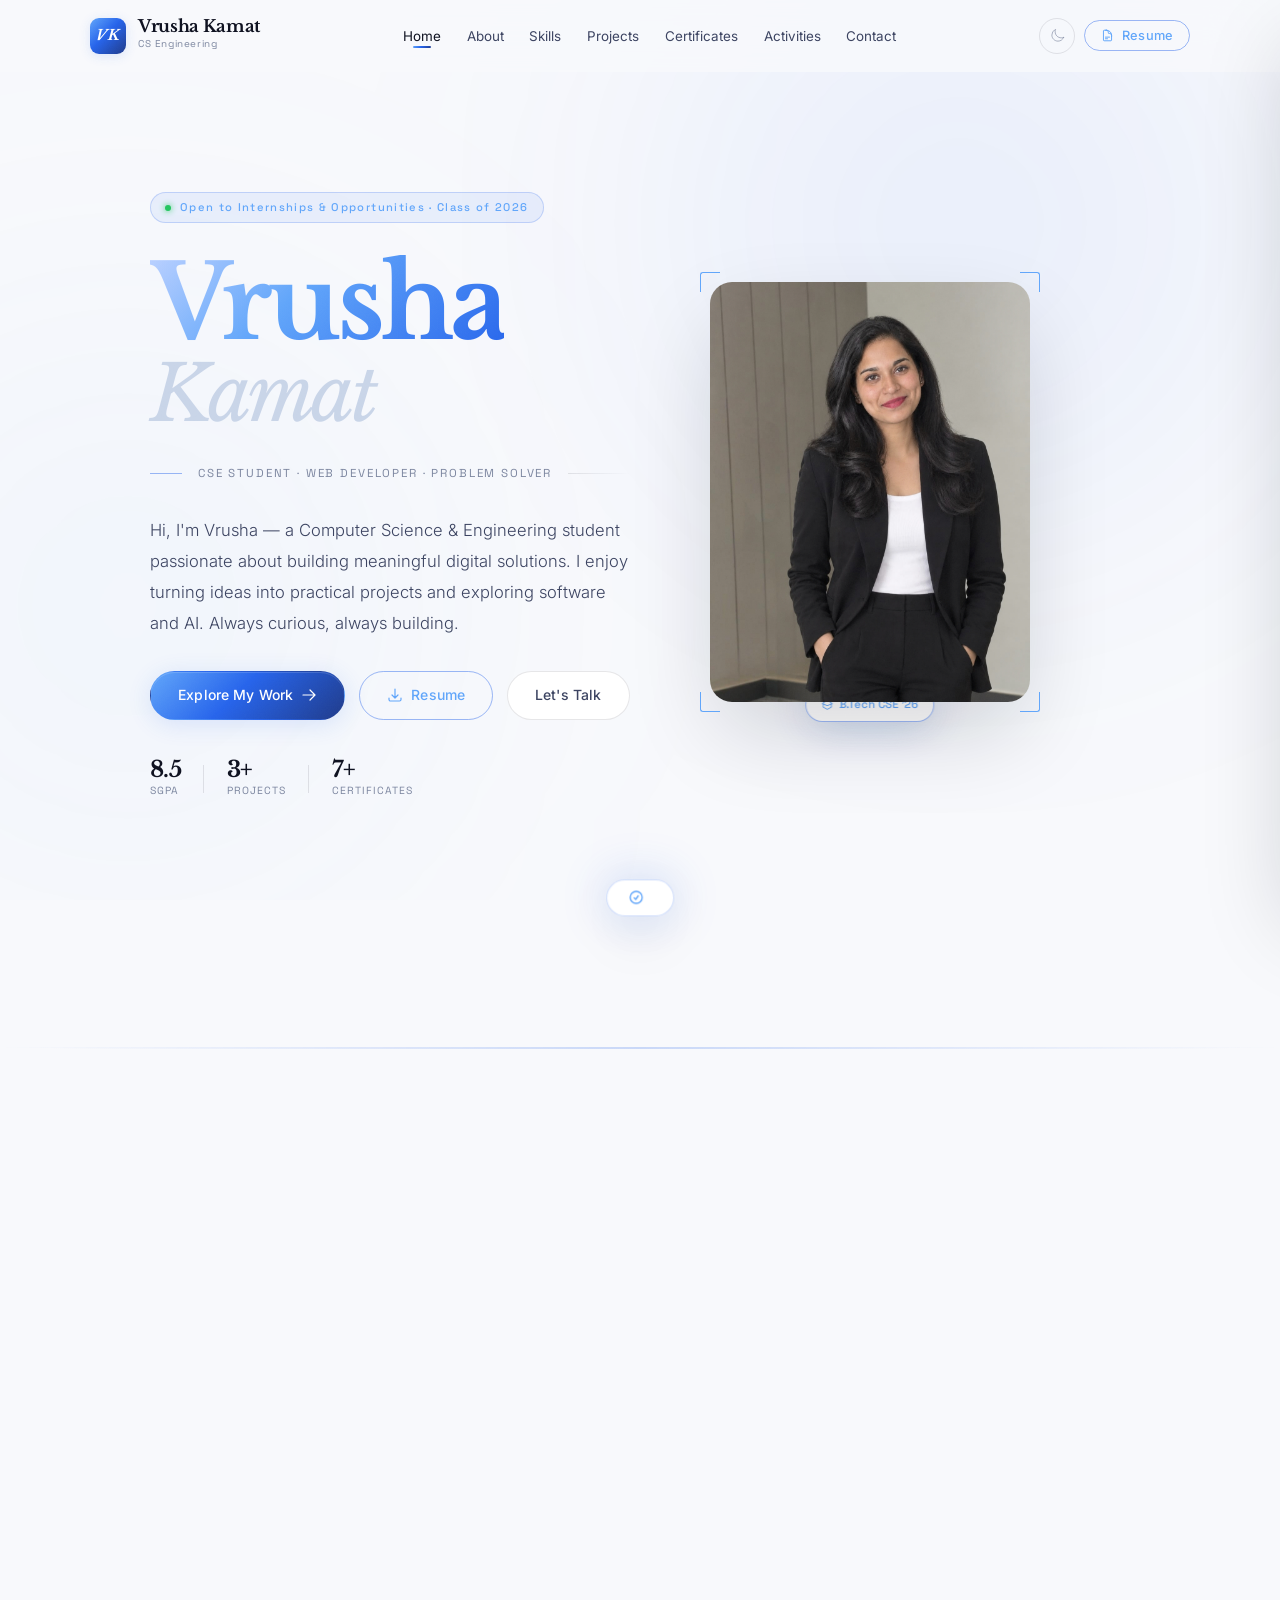
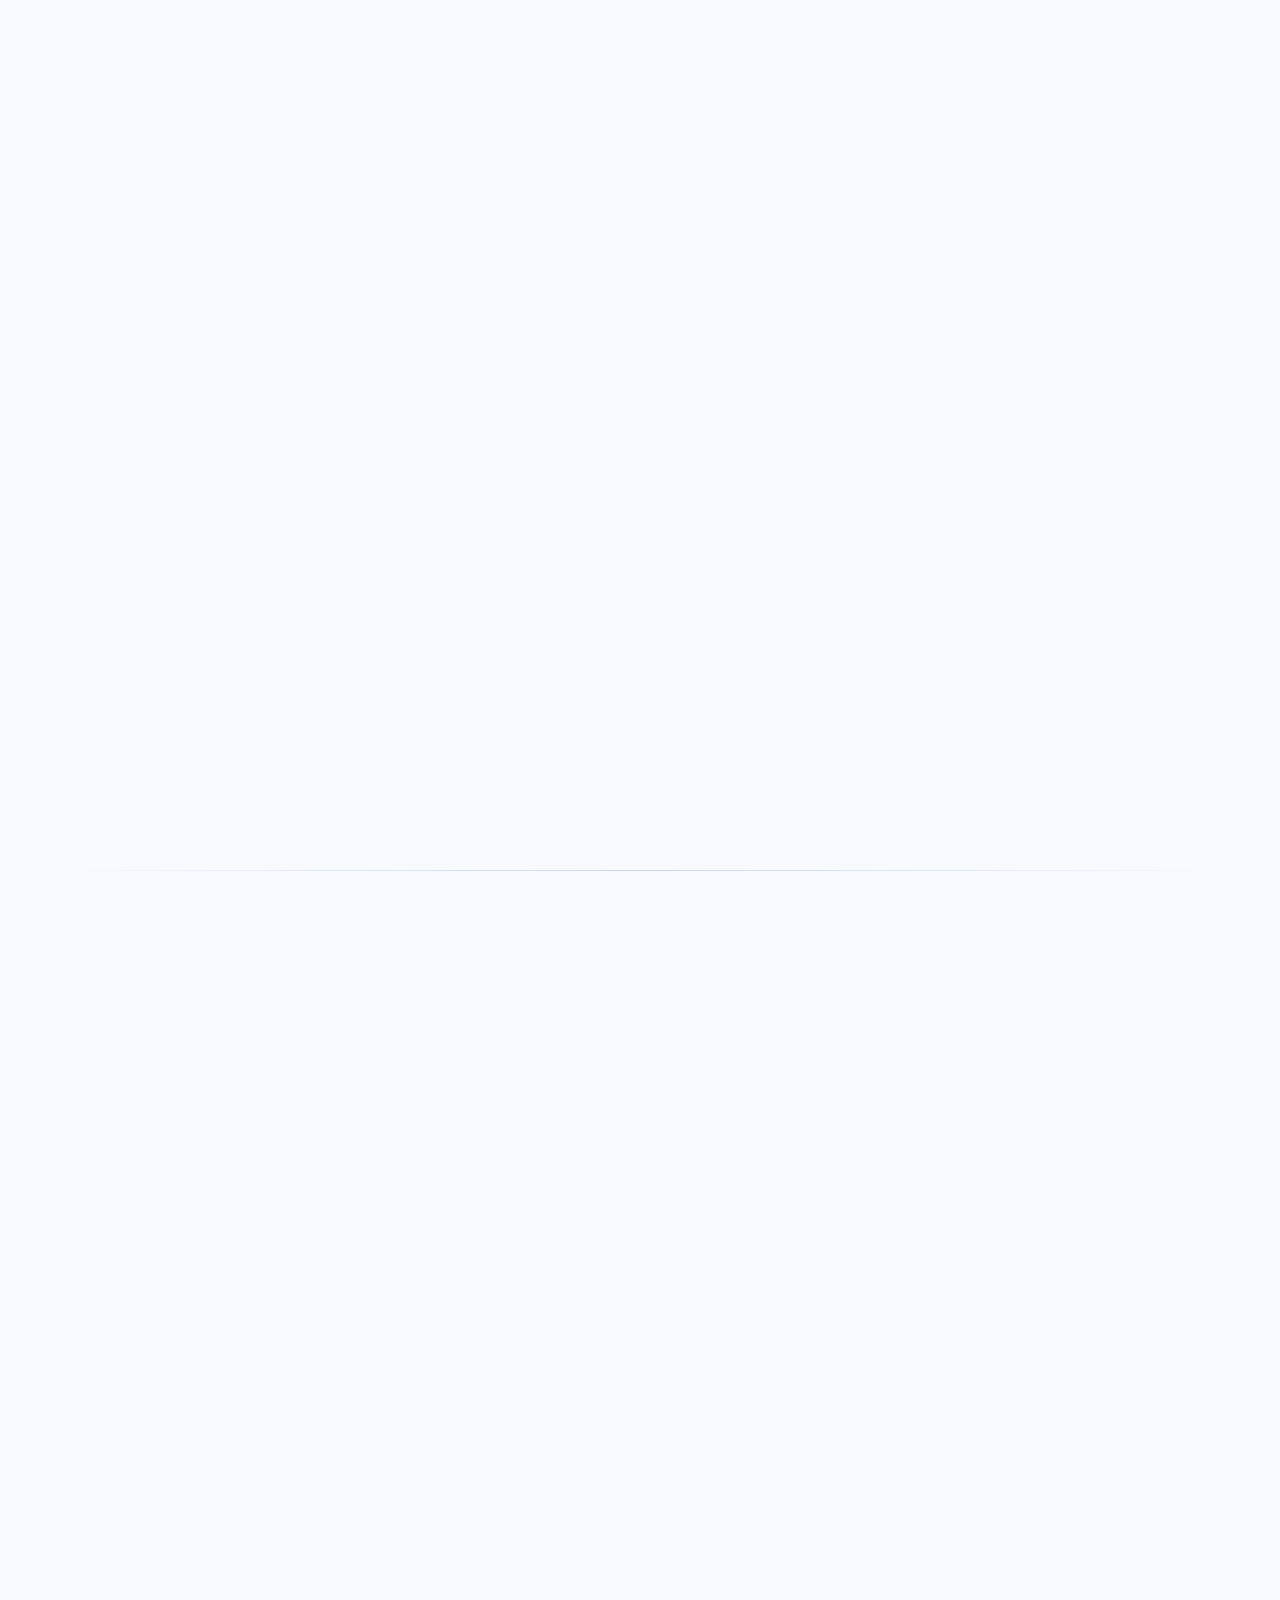
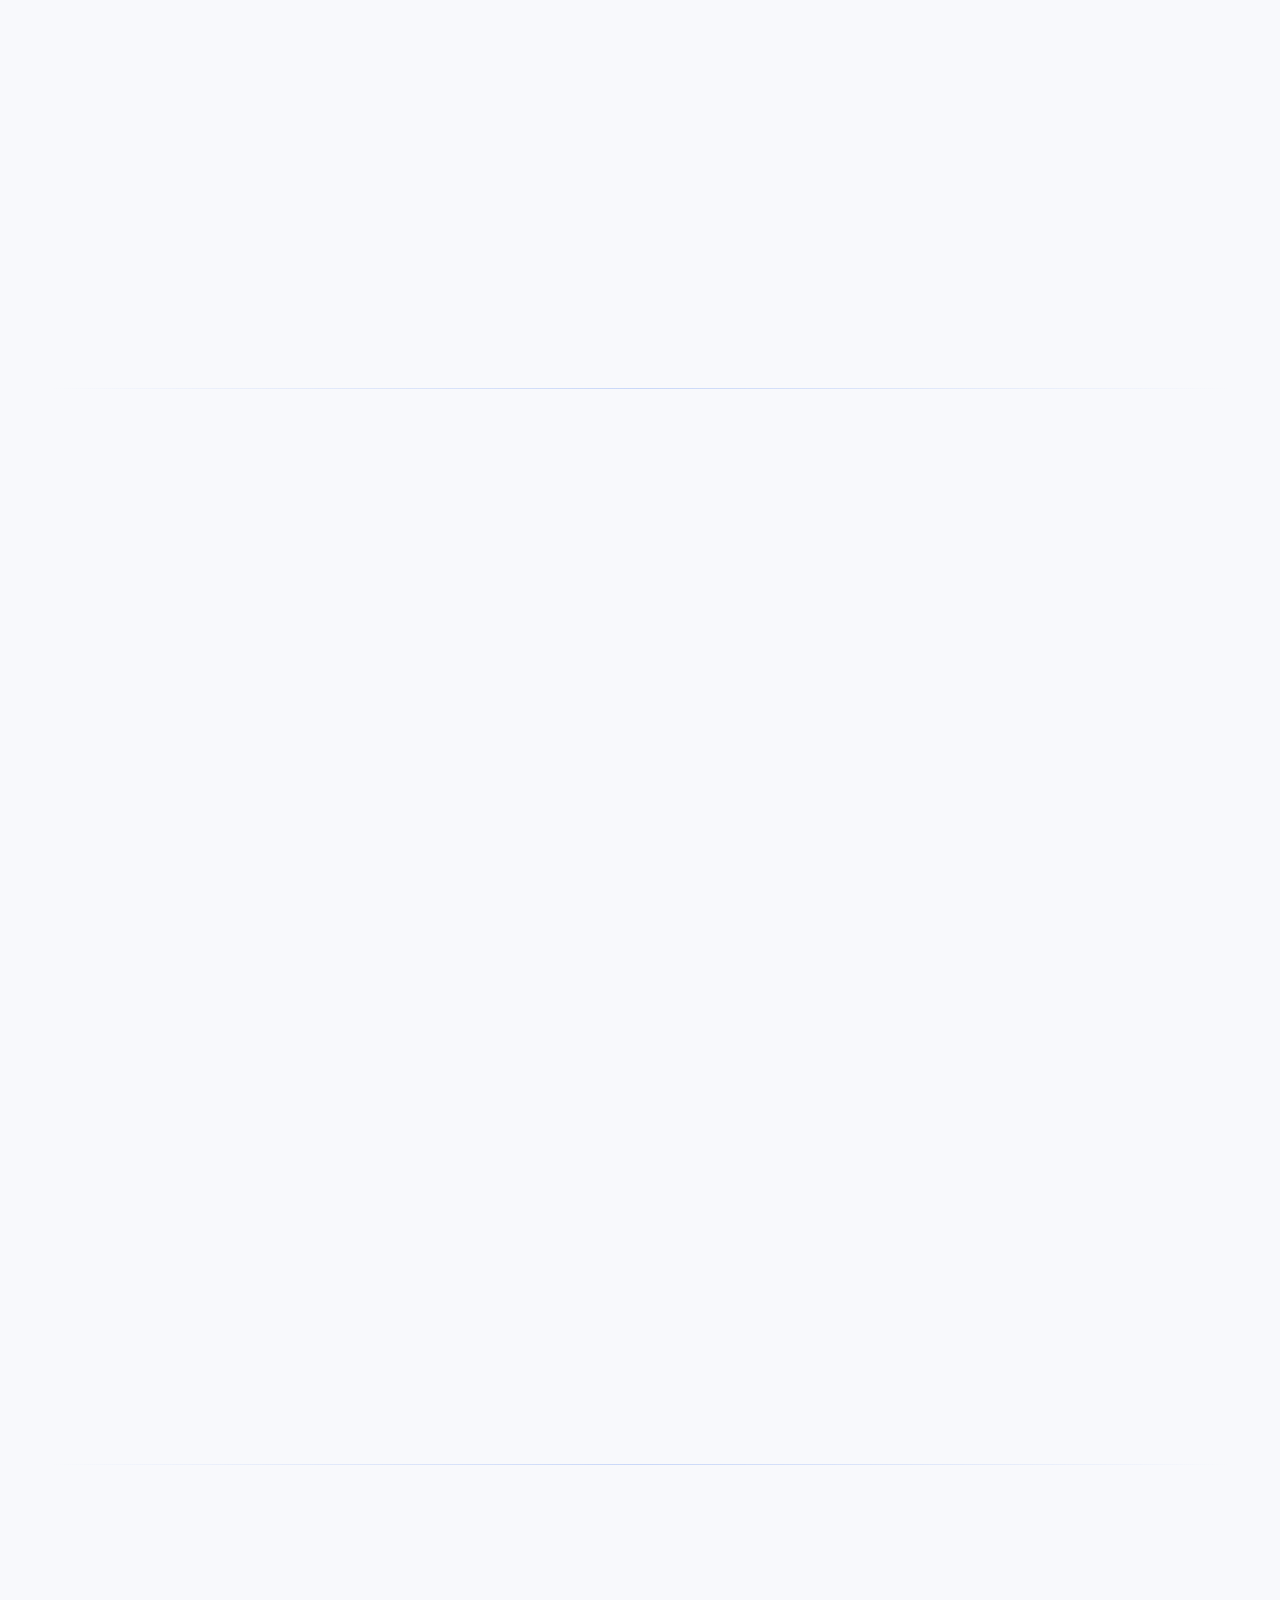
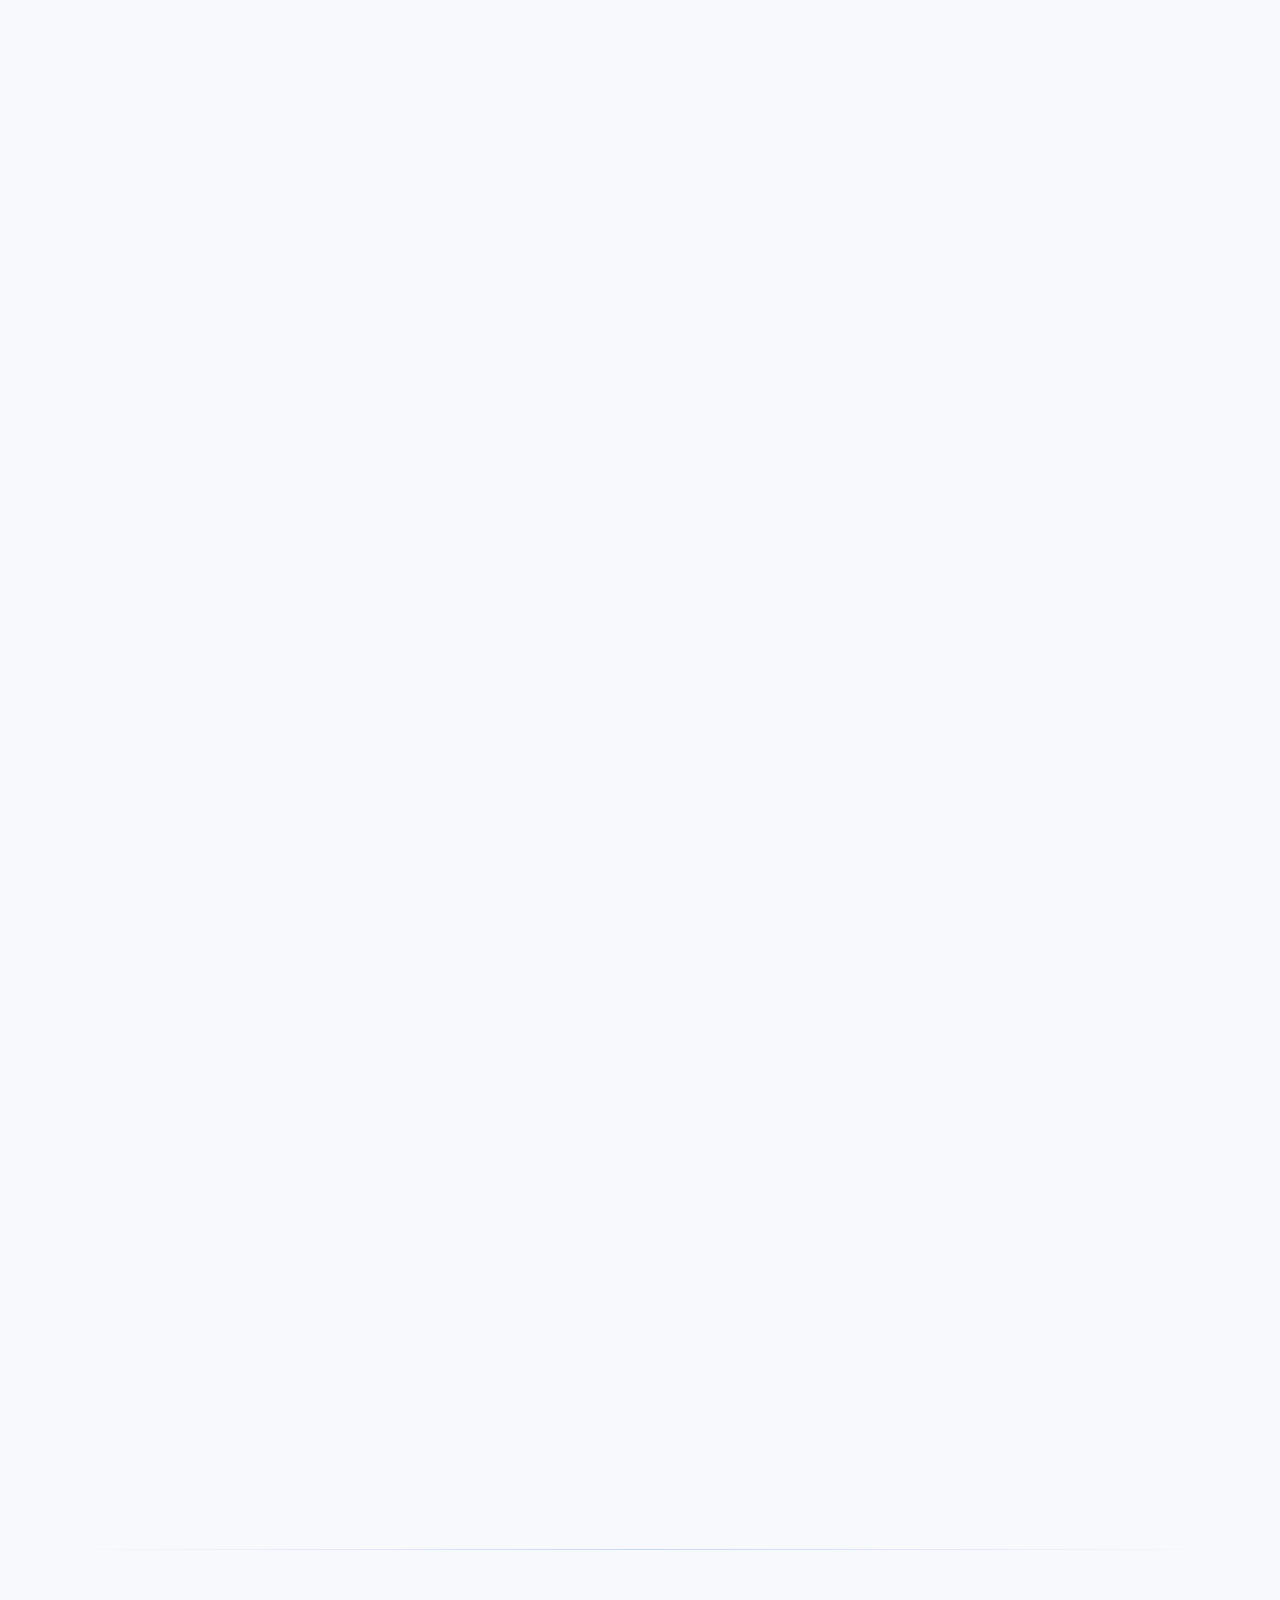
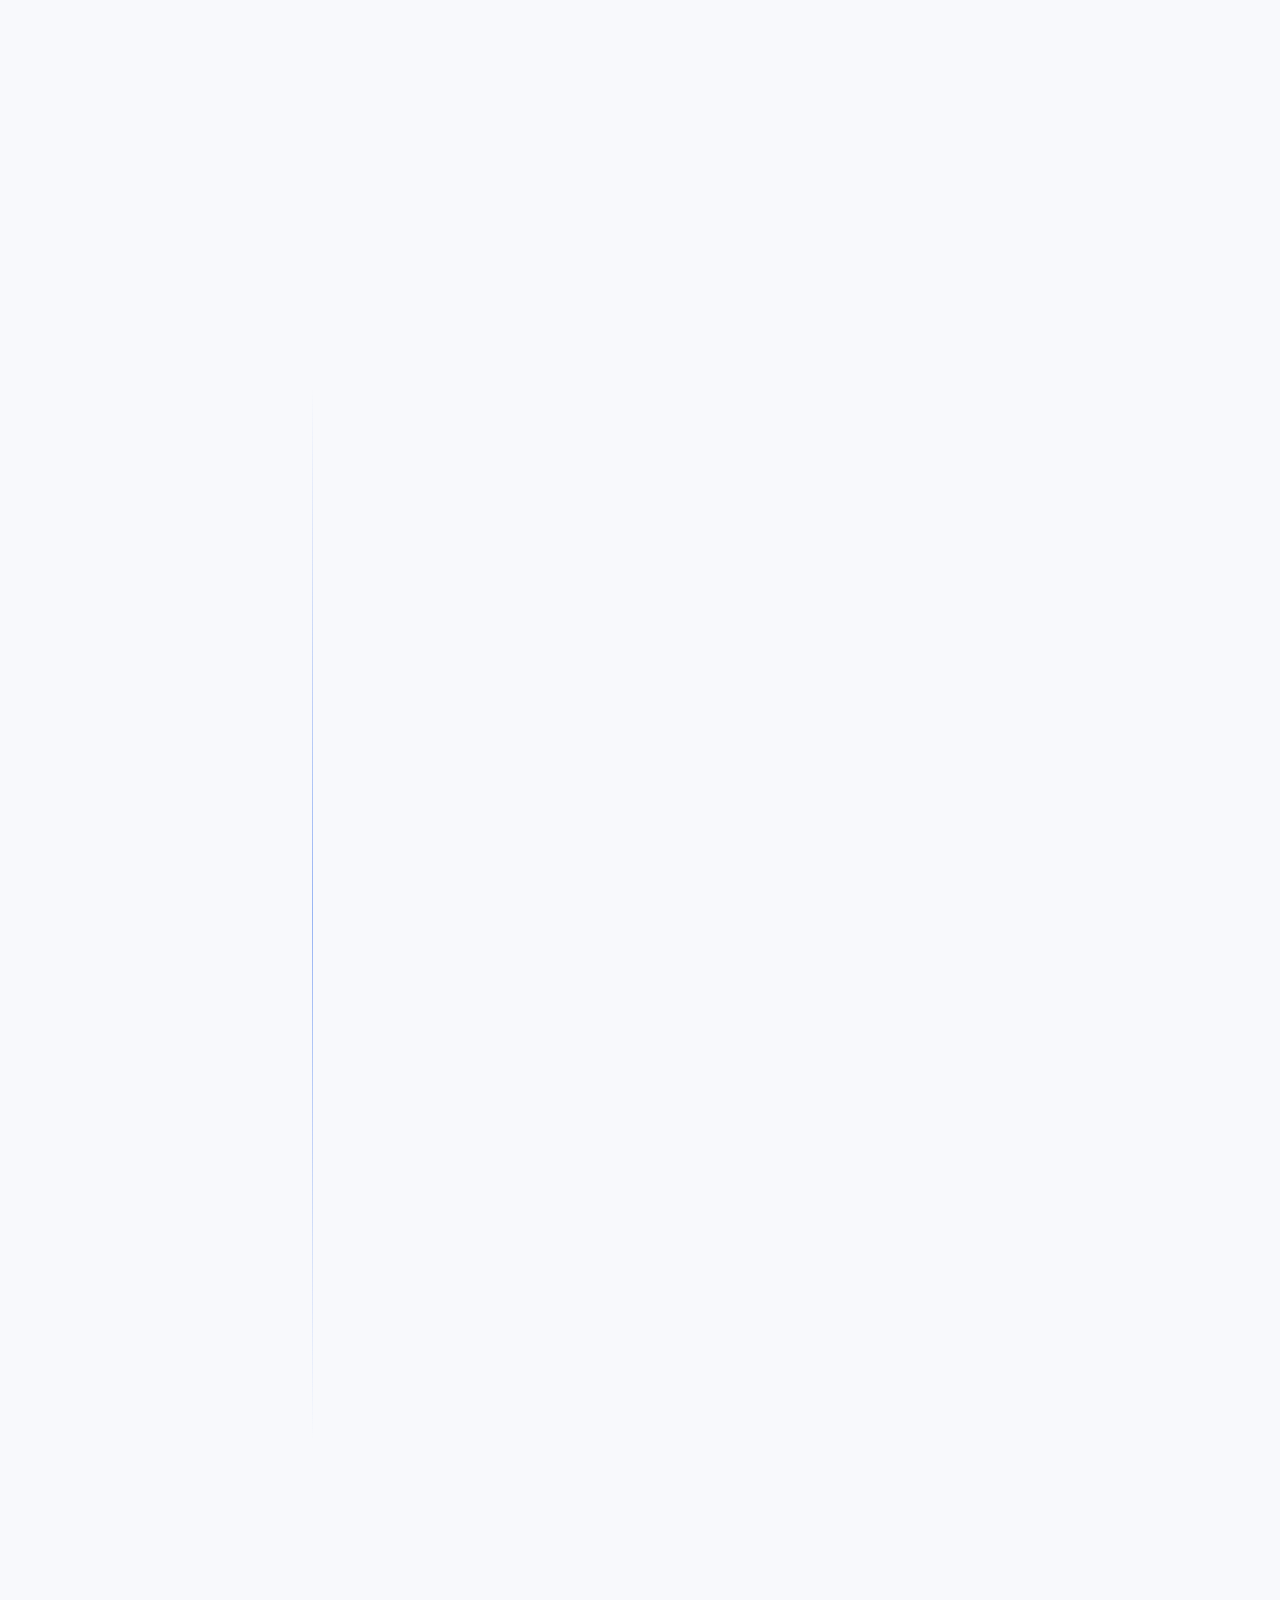
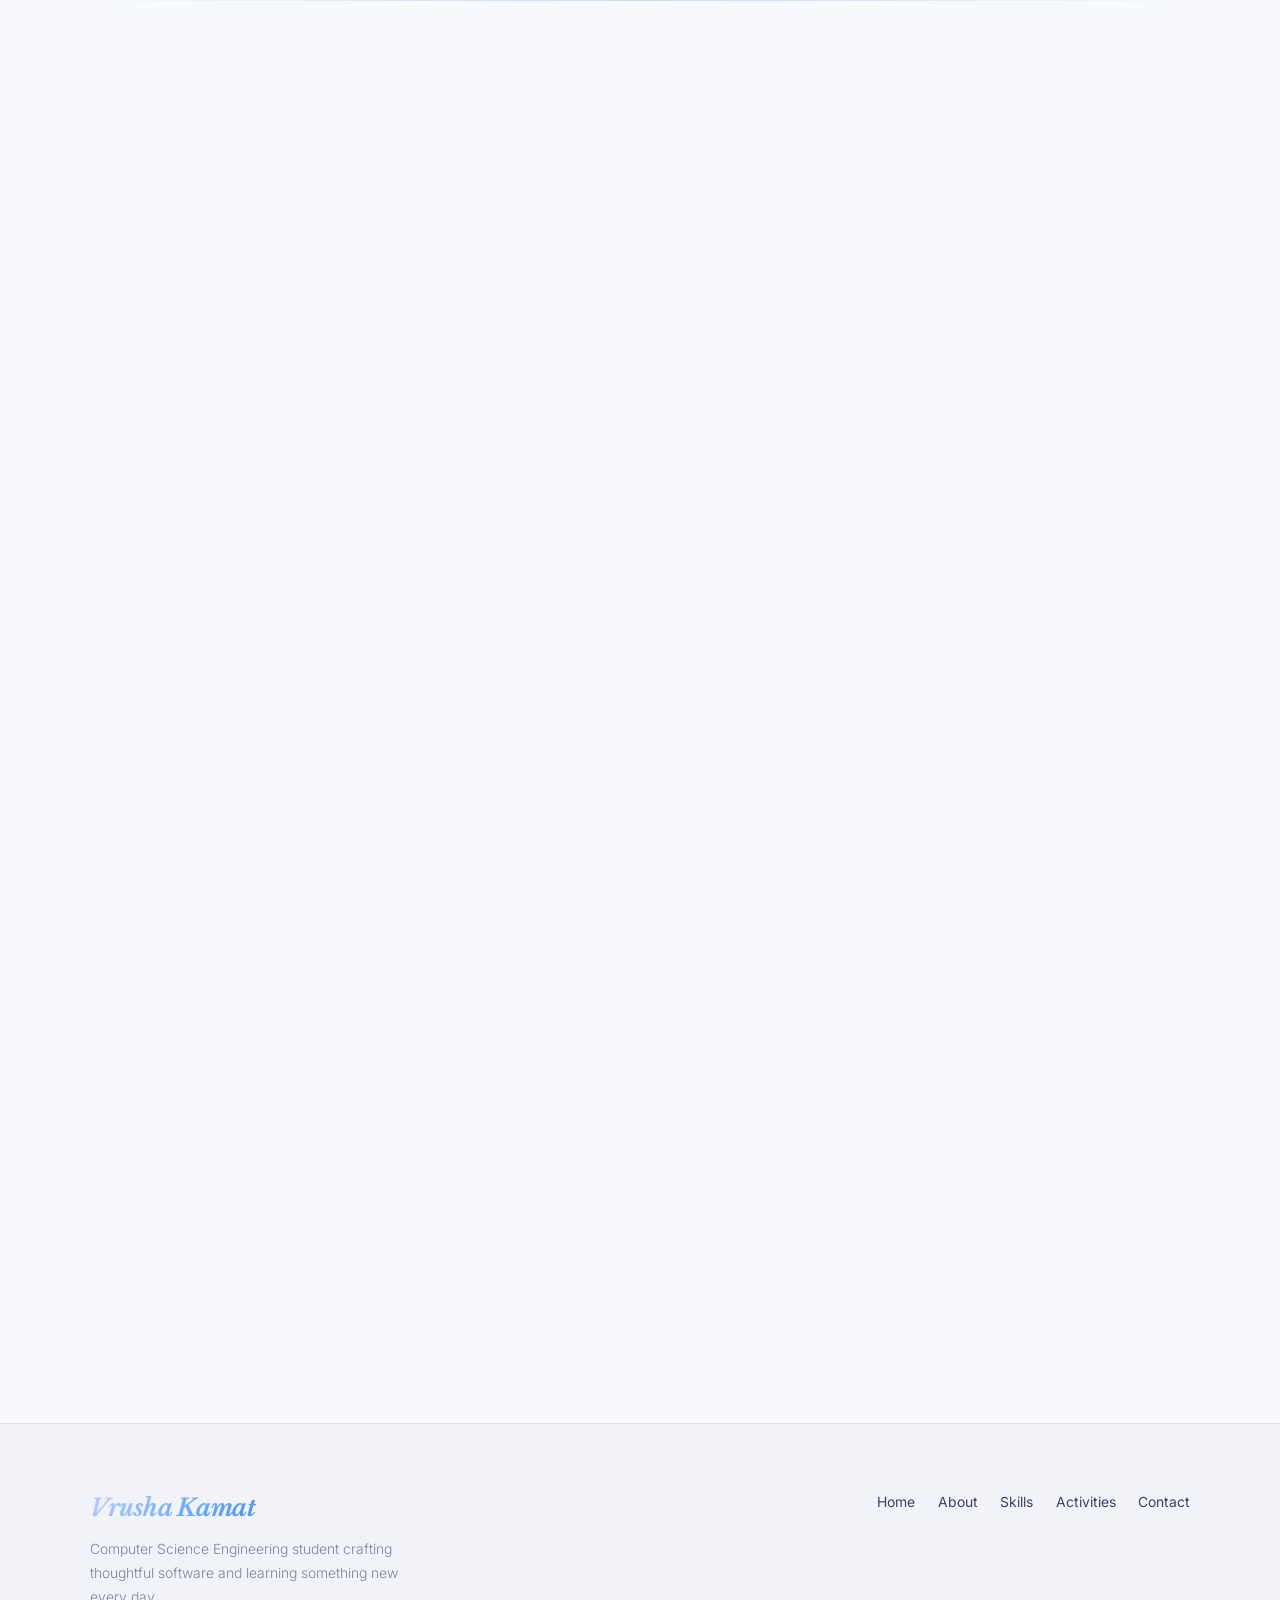
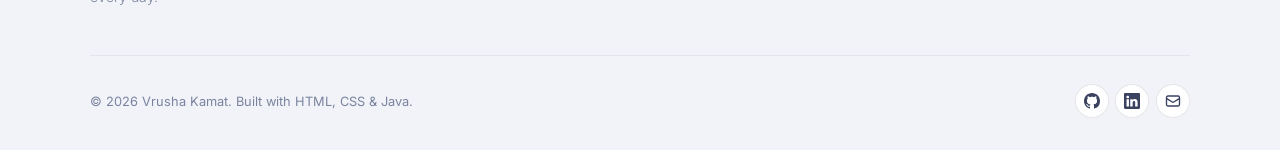
==== commit 96c2b0e9: "commit 2" ====
--- a/index.html
+++ b/index.html
@@ -1,5 +1,5 @@
 <!DOCTYPE html>
-<html lang="en" data-theme="light">
+<html lang="en" data-theme="dark">
 <head>
   <meta charset="UTF-8" />
   <meta name="viewport" content="width=device-width, initial-scale=1.0" />
@@ -14,6 +14,8 @@
   <!-- Google Fonts Preconnect -->
   <link rel="preconnect" href="https://fonts.googleapis.com" />
   <link rel="preconnect" href="https://fonts.gstatic.com" crossorigin />
+  <!-- Premium Font Stack: Libre Baskerville (editorial serif) + Inter (ultralight body) + Space Grotesk (mono) -->
+  <link href="https://fonts.googleapis.com/css2?family=Libre+Baskerville:ital,wght@0,400;0,700;1,400&family=Inter:opsz,wght@14..32,200;14..32,300;14..32,400;14..32,500;14..32,600;14..32,700&family=Space+Grotesk:wght@300;400;500;600&display=swap" rel="stylesheet" />
 
   <!-- Stylesheet -->
   <link rel="stylesheet" href="css/style.css" />
@@ -139,11 +141,13 @@
        ======================================================================== -->
   <section class="hero-section" id="home">
     <div class="container">
-      <div class="hero-stacked-container">
+      <div class="hero-side-layout">
+
+        <!-- LEFT: Text Copy -->
         <div class="hero-copy">
           <div class="status-pill">
             <span class="status-dot"></span>
-            <span>Open to Internships &amp; Opportunities</span>
+            <span>Open to Internships &amp; Opportunities · Class of 2026</span>
           </div>
 
           <h1 class="hero-title">
@@ -151,73 +155,75 @@
             <span class="name-last">Kamat</span>
           </h1>
 
-          <p class="hero-tagline">
-            Computer Science Engineering Student &nbsp;·&nbsp; Web Developer &nbsp;·&nbsp; Creative Problem Solver
+          <div class="hero-rule">
+            <span class="hero-rule-text">CSE Student · Web Developer · Problem Solver</span>
+          </div>
+
+          <p class="hero-description">
+            Hi, I'm Vrusha — a Computer Science &amp; Engineering student passionate about building meaningful digital solutions. I enjoy turning ideas into practical projects and exploring software and AI. Always curious, always building.
           </p>
 
-          <p class="hero-description">
-            I'm a B.E. Computer Science &amp; Engineering student at Canara Engineering College in Mangalore. Through my Synent Technologies internship, coursework, and personal projects, I'm growing my skills in web development and AI/ML.
-          </p>
-
-          <div class="hero-facts" aria-label="Quick profile facts">
-            <div class="hero-fact">
-              <strong>8.5</strong>
-              <span>Current SGPA</span>
-            </div>
-            <div class="hero-fact">
-              <strong>3</strong>
-              <span>Synent Projects</span>
-            </div>
-            <div class="hero-fact">
-              <strong>5</strong>
-              <span>MongoDB Certificates</span>
-            </div>
-          </div>
-
           <div class="hero-cta-group">
-            <a href="#projects" class="btn btn-primary">
-              View My Projects
+            <a href="#skills" class="btn btn-primary">
+              Explore My Work
               <svg xmlns="http://www.w3.org/2000/svg" fill="none" viewBox="0 0 24 24" stroke="currentColor">
                 <path stroke-linecap="round" stroke-linejoin="round" d="M13.5 4.5 21 12m0 0-7.5 7.5M21 12H3" />
               </svg>
             </a>
-
-            <div class="resume-btn-group">
-              <a href="assets/resume.pdf" download="Vrusha_Kamat_Resume.pdf" class="btn btn-outline">
+            <a href="assets/resume.pdf" download="Vrusha_Kamat_Resume.pdf" class="btn btn-outline">
+              <svg xmlns="http://www.w3.org/2000/svg" fill="none" viewBox="0 0 24 24" stroke="currentColor">
+                <path stroke-linecap="round" stroke-linejoin="round" d="M3 16.5v2.25A2.25 2.25 0 0 0 5.25 21h13.5A2.25 2.25 0 0 0 21 18.75V16.5M16.5 12 12 16.5m0 0L7.5 12m4.5 4.5V3" />
+              </svg>
+              Resume
+            </a>
+            <a href="#contact" class="btn btn-subtle">Let's Talk</a>
+          </div>
+
+          <div class="hero-strip">
+            <div class="strip-item">
+              <span class="strip-value">8.5</span>
+              <span class="strip-label">SGPA</span>
+            </div>
+            <div class="hero-strip-divider"></div>
+            <div class="strip-item">
+              <span class="strip-value">3+</span>
+              <span class="strip-label">Projects</span>
+            </div>
+            <div class="hero-strip-divider"></div>
+            <div class="strip-item">
+              <span class="strip-value">7+</span>
+              <span class="strip-label">Certificates</span>
+            </div>
+          </div>
+        </div>
+
+        <!-- RIGHT: Portrait -->
+        <div class="hero-portrait-showcase">
+          <div class="portrait-premium-frame">
+
+              <!-- Gold floating badge -->
+              <div class="floating-badge">
                 <svg xmlns="http://www.w3.org/2000/svg" fill="none" viewBox="0 0 24 24" stroke="currentColor">
-                  <path stroke-linecap="round" stroke-linejoin="round" d="M3 16.5v2.25A2.25 2.25 0 0 0 5.25 21h13.5A2.25 2.25 0 0 0 21 18.75V16.5M16.5 12 12 16.5m0 0L7.5 12m4.5 4.5V3" />
+                  <path stroke-linecap="round" stroke-linejoin="round" stroke-width="1.8" d="M4.26 10.147a60.438 60.438 0 0 0-.491 6.347A48.62 48.62 0 0 1 12 20.904a48.62 48.62 0 0 1 8.232-4.41 60.46 60.46 0 0 0-.491-6.347m-15.482 0a50.636 50.636 0 0 0-2.658-.813A59.906 59.906 0 0 1 12 3.493a59.903 59.903 0 0 1 10.399 5.84c-.896.248-1.783.52-2.658.814m-15.482 0A50.717 50.717 0 0 1 12 13.489a50.702 50.702 0 0 1 7.74-3.342" />
                 </svg>
-                Download Resume
-              </a>
-            </div>
-
-            <a href="#contact" class="btn btn-subtle">Let's Connect</a>
-          </div>
-        </div>
-
-        <!-- Portrait Showcase -->
-        <div class="hero-portrait-showcase">
-          <div class="editorial-frame-container">
-            
-            <!-- Floating Badge — B.Tech CSE only -->
-            <div class="floating-badge floating-badge-top">
-              <svg xmlns="http://www.w3.org/2000/svg" fill="none" viewBox="0 0 24 24" stroke="currentColor">
-                <path stroke-linecap="round" stroke-linejoin="round" stroke-width="1.8" d="M4.26 10.147a60.438 60.438 0 0 0-.491 6.347A48.62 48.62 0 0 1 12 20.904a48.62 48.62 0 0 1 8.232-4.41 60.46 60.46 0 0 0-.491-6.347m-15.482 0a50.636 50.636 0 0 0-2.658-.813A59.906 59.906 0 0 1 12 3.493a59.903 59.903 0 0 1 10.399 5.84c-.896.248-1.783.52-2.658.814m-15.482 0A50.717 50.717 0 0 1 12 13.489a50.702 50.702 0 0 1 7.74-3.342" />
-              </svg>
-              <span>B.Tech CSE '26</span>
-            </div>
-
-            <!-- Portrait Card -->
-            <div class="portrait-card">
-              <div class="portrait-image-wrapper">
-                <!--
-                  👉 PHOTO REPLACEMENT:
-                  Save your photo as assets/profile.jpg and update src below.
-                -->
-                <img src="assets/profile.jpg" alt="Vrusha Kamat" class="portrait-img" id="main-portrait-img" />
-              </div>
-            </div>
-
+                <span>B.Tech CSE '26</span>
+              </div>
+
+              <!-- Portrait Card — glassy -->
+              <div class="portrait-card">
+                <div class="portrait-image-wrapper">
+                  <!--
+                    👉 TO ADD YOUR PHOTO:
+                    Save your photo to assets/profile.jpg — it will appear here automatically.
+                    Hover over the image to use the upload button for a quick preview.
+                  -->
+                  <img src="assets/profile.jpg" alt="Vrusha Kamat" class="portrait-img" id="main-portrait-img" /></div>
+              </div>
+            <!-- Gold corner brackets -->
+            <span class="corner tl"></span>
+            <span class="corner tr"></span>
+            <span class="corner bl"></span>
+            <span class="corner br"></span>
           </div>
         </div>
 
@@ -990,18 +996,9 @@
     <svg class="toast-icon" xmlns="http://www.w3.org/2000/svg" fill="none" viewBox="0 0 24 24" stroke="currentColor">
       <path stroke-linecap="round" stroke-linejoin="round" stroke-width="2" d="M9 12.75 11.25 15 15 9.75M21 12a9 9 0 1 1-18 0 9 9 0 0 1 18 0Z" />
     </svg>
-    <span class="toast-message" id="toast-message">Done!</span>
+    <span class="toast-message" id="toast-message"></span>
   </div>
 
-
-  <!-- ========================================================================
-       Scroll To Top
-       ======================================================================== -->
-  <button class="scroll-top-btn" aria-label="Scroll to top" title="Back to top">
-    <svg xmlns="http://www.w3.org/2000/svg" width="20" height="20" fill="none" viewBox="0 0 24 24" stroke="currentColor">
-      <path stroke-linecap="round" stroke-linejoin="round" stroke-width="2" d="M4.5 15.75l7.5-7.5 7.5 7.5" />
-    </svg>
-  </button>
 
 
   <!-- Scripts -->
--- a/css/style.css
+++ b/css/style.css
@@ -1,2134 +1,735 @@
 /* ==========================================================================
-   Vrusha Kamat Portfolio - Refined Elegant Design System
-   Sophisticated Navy/Teal Light · Cool Slate/Cobalt Dark · Premium Typography
-   Separated Stacked Layouts & Universal Multi-Device Responsiveness
-   ========================================================================== */
-
-/* --- Google Fonts & Reset --- */
-@import url('https://fonts.googleapis.com/css2?family=Manrope:wght@400;500;600;700;800&family=Sora:wght@500;600;700;800&family=Space+Grotesk:wght@400;500;600;700&display=swap');
-
-*, *::before, *::after {
-  box-sizing: border-box;
-  margin: 0;
-  padding: 0;
-}
-
-/* ==========================================================================
-   Design Tokens — Sophisticated Color System (Light & Dark)
-   ========================================================================== */
-:root {
-  /* --- Light Theme: Warm Ivory + Deep Navy Accent (No Yellow) --- */
-  --bg-primary: #F8F7F4;
-  --bg-secondary: #F0EDE8;
-  --bg-surface: #FFFFFF;
-  --bg-surface-elevated: #FFFFFF;
-  --bg-surface-translucent: rgba(255, 255, 255, 0.92);
-  --bg-subtle: #E9E5DF;
-  --bg-glass: rgba(248, 247, 244, 0.94);
-  --bg-modal-backdrop: rgba(18, 16, 14, 0.62);
-
-  --text-primary: #1A1714;
-  --text-secondary: #4E4A45;
-  --text-muted: #857F79;
-  --text-inverse: #FFFFFF;
-
-  /* Deep Navy / Slate-Blue Accent — Professional, No Yellow */
-  --accent-base: #2B4C7E;          /* Deep Navy Blue */
-  --accent-hover: #1E3761;
-  --accent-light: rgba(43, 76, 126, 0.07);
-  --accent-subtle: rgba(43, 76, 126, 0.14);
-  --accent-glow: rgba(43, 76, 126, 0.15);
-  --accent-gradient: linear-gradient(135deg, #5B82B8 0%, #2B4C7E 50%, #1A3060 100%);
-  --accent-solid-text: #FFFFFF;
-
-  --accent-secondary: #167568;     /* Teal green for subtle highlights */
-  --accent-emerald: #147568;
-  --accent-sky: #167A9A;
-  --accent-soft: #E8EFF8;          /* Very light navy tint for backgrounds */
-
-  --border-subtle: rgba(26, 23, 20, 0.07);
-  --border-medium: rgba(43, 76, 126, 0.22);
-  --border-focus: #2B4C7E;
-
-  --shadow-sm: 0 2px 8px rgba(26, 23, 20, 0.05);
-  --shadow-md: 0 10px 30px -6px rgba(26, 23, 20, 0.09);
-  --shadow-lg: 0 22px 44px -10px rgba(26, 23, 20, 0.13);
-  --shadow-accent: 0 0 36px rgba(43, 76, 126, 0.14);
-
-  --font-display: 'Sora', 'Manrope', sans-serif;
-  --font-serif: 'Space Grotesk', sans-serif;
-  --font-sans: 'Manrope', sans-serif;
-  --font-mono: 'Space Grotesk', monospace;
-
-  --radius-sm: 6px;
-  --radius-md: 12px;
-  --radius-lg: 20px;
-  --radius-full: 9999px;
-
-  --header-height: 80px;
-  --transition-fast: 0.2s cubic-bezier(0.16, 1, 0.3, 1);
-  --transition-base: 0.36s cubic-bezier(0.16, 1, 0.3, 1);
-  --transition-slow: 0.65s cubic-bezier(0.16, 1, 0.3, 1);
-
-  --badge-bg: rgba(43, 76, 126, 0.08);
-  --badge-text: #2B4C7E;
-}
-
-[data-theme="dark"] {
-  /* --- Dark Theme: Deep Slate + Cobalt/Teal Accent (No Yellow) --- */
-  --bg-primary: #0D0F14;
-  --bg-secondary: #131620;
-  --bg-surface: #181C27;
-  --bg-surface-elevated: #1E2333;
-  --bg-surface-translucent: rgba(18, 20, 32, 0.92);
-  --bg-subtle: #242840;
-  --bg-glass: rgba(13, 15, 20, 0.94);
-  --bg-modal-backdrop: rgba(0, 0, 0, 0.85);
-
-  --text-primary: #EEF0F8;
-  --text-secondary: #9BA3C0;
-  --text-muted: #656D8A;
-  --text-inverse: #0D0F14;
-
-  /* Cool Cobalt / Sky Blue Accent for Dark Theme */
-  --accent-base: #5C9BF5;          /* Luminous Cobalt Blue */
-  --accent-hover: #82B4FF;
-  --accent-light: rgba(92, 155, 245, 0.10);
-  --accent-subtle: rgba(92, 155, 245, 0.20);
-  --accent-glow: rgba(92, 155, 245, 0.28);
-  --accent-gradient: linear-gradient(135deg, #A3C8FF 0%, #5C9BF5 50%, #2D6AE0 100%);
-  --accent-solid-text: #0D0F14;
-
-  --accent-secondary: #38D5C8;     /* Teal/cyan for secondary highlights */
-  --accent-emerald: #48D6A5;
-  --accent-sky: #70C8F4;
-  --accent-soft: #151A2E;          /* Dark navy tint */
-
-  --border-subtle: rgba(238, 240, 248, 0.06);
-  --border-medium: rgba(92, 155, 245, 0.25);
-  --border-focus: #5C9BF5;
-
-  --shadow-sm: 0 2px 10px rgba(0, 0, 0, 0.45);
-  --shadow-md: 0 12px 32px -6px rgba(0, 0, 0, 0.68);
-  --shadow-lg: 0 24px 56px -10px rgba(0, 0, 0, 0.80);
-  --shadow-accent: 0 0 42px rgba(92, 155, 245, 0.22);
-
-  --badge-bg: rgba(92, 155, 245, 0.12);
-  --badge-text: #A3C8FF;
-}
-
-/* ==========================================================================
-   Base Elements & Ambient Background
-   ========================================================================== */
-html {
-  scroll-behavior: smooth;
-  font-size: 16px;
-  text-rendering: optimizeLegibility;
-  -webkit-font-smoothing: antialiased;
-  overflow-x: clip;
-}
-
-body {
-  font-family: var(--font-sans);
-  background-color: var(--bg-primary);
-  color: var(--text-primary);
-  line-height: 1.72;
-  transition: background-color var(--transition-base), color var(--transition-base);
-  overflow-x: hidden;
-  position: relative;
-}
-
-/* Subtle Ambient Atmospheric Lighting */
-.ambient-glow {
-  position: fixed;
-  top: 0;
-  left: 0;
-  width: 100vw;
-  height: 100vh;
-  pointer-events: none;
-  z-index: 0;
-  overflow: hidden;
-  opacity: 0.45;
-}
-
-.glow-circle-1 {
-  position: absolute;
-  top: -18%;
-  right: 0%;
-  width: 55vw;
-  height: 55vw;
-  border-radius: 50%;
-  background: radial-gradient(circle, var(--accent-glow) 0%, transparent 65%);
-  filter: blur(100px);
-  animation: floatOrb 26s ease-in-out infinite alternate;
-}
-
-.glow-circle-2 {
-  position: absolute;
-  bottom: 10%;
-  left: -12%;
-  width: 48vw;
-  height: 48vw;
-  border-radius: 50%;
-  background: radial-gradient(circle, var(--accent-glow) 0%, transparent 70%);
-  filter: blur(110px);
-  animation: floatOrb 32s ease-in-out infinite alternate-reverse;
-}
-
-@keyframes floatOrb {
-  0%   { transform: translate(0, 0) scale(1); }
-  50%  { transform: translate(30px, 40px) scale(1.06); }
-  100% { transform: translate(-30px, 20px) scale(0.96); }
-}
-
-/* Typography Helpers */
-h2, h3, h4, .serif-font {
-  font-family: var(--font-serif);
-  font-weight: 600;
-  line-height: 1.22;
-  letter-spacing: -0.01em;
-}
-
-.hero-title {
-  font-family: var(--font-display);
-  font-weight: 700;
-  line-height: 1.05;
-}
-
-.mono-font {
-  font-family: var(--font-mono);
-}
-
-.accent-gradient-text {
-  background: var(--accent-gradient);
-  -webkit-background-clip: text;
-  -webkit-text-fill-color: transparent;
-  display: inline-block;
-}
-
-a {
-  color: inherit;
-  text-decoration: none;
-  transition: color var(--transition-fast);
-}
-
-img {
-  max-width: 100%;
-  display: block;
-}
-
-/* ==========================================================================
-   Layout Utilities
-   ========================================================================== */
-.container {
-  max-width: 1160px;
-  margin: 0 auto;
-  padding: 0 2rem;
-  position: relative;
-  z-index: 1;
-}
-
-section {
-  padding: 6.5rem 0;
-}
-
-.section-header {
-  text-align: center;
-  margin-bottom: 3.25rem;
-}
-
-.section-label {
-  display: inline-block;
-  font-family: var(--font-mono);
-  font-size: 0.75rem;
-  font-weight: 600;
-  letter-spacing: 0.15em;
-  text-transform: uppercase;
-  color: var(--accent-base);
-  background: var(--accent-light);
-  border: 1px solid var(--border-medium);
-  padding: 0.35rem 0.9rem;
-  border-radius: var(--radius-full);
-  margin-bottom: 1.25rem;
-}
-
-.section-title {
-  font-family: var(--font-serif);
-  font-size: clamp(2rem, 4.5vw, 2.9rem);
-  font-weight: 700;
-  color: var(--text-primary);
-  line-height: 1.22;
-  margin-bottom: 1.1rem;
-  letter-spacing: -0.02em;
-}
-
-.section-title em {
-  position: relative;
-  display: inline-block;
-  font-style: italic;
-  color: var(--accent-emerald);
-}
-
-.section-title em::after {
-  content: "";
-  position: absolute;
-  right: 0;
-  bottom: -0.06em;
-  left: 0;
-  height: 0.08em;
-  border-radius: var(--radius-full);
-  background: linear-gradient(90deg, var(--accent-emerald), var(--accent-secondary), var(--accent-sky));
-  transform: scaleX(0);
-  transform-origin: left;
-  transition: transform 0.65s cubic-bezier(0.16, 1, 0.3, 1);
-}
-
-.section-header.reveal.in-view .section-title em::after {
-  transform: scaleX(1);
-}
-
-.section-subtitle {
-  font-size: 1.05rem;
-  color: var(--text-secondary);
-  max-width: 640px;
-  margin: 0 auto;
-  line-height: 1.65;
-}
-
-.section-divider {
-  height: 1px;
-  background: var(--border-subtle);
-  margin: 0 2rem;
-}
-
-/* ==========================================================================
-   Entrance Animation System (Scroll-Triggered via JS)
-   ========================================================================== */
-.reveal {
-  opacity: 0;
-  transform: translateY(32px);
-  transition: opacity 0.7s cubic-bezier(0.16, 1, 0.3, 1),
-              transform 0.7s cubic-bezier(0.16, 1, 0.3, 1);
-}
-
-.reveal.in-view {
-  opacity: 1;
-  transform: translateY(0);
-}
-
-.reveal-delay-1 { transition-delay: 0.1s; }
-.reveal-delay-2 { transition-delay: 0.2s; }
-.reveal-delay-3 { transition-delay: 0.3s; }
-.reveal-delay-4 { transition-delay: 0.4s; }
-.reveal-delay-5 { transition-delay: 0.5s; }
-
-/* Fade In Up Keyframes for hero (immediate, no IntersectionObserver needed) */
-@keyframes fadeInUp {
-  from { opacity: 0; transform: translateY(28px); }
-  to   { opacity: 1; transform: translateY(0); }
-}
-
-@keyframes fadeInDown {
-  from { opacity: 0; transform: translateY(-18px); }
-  to   { opacity: 1; transform: translateY(0); }
-}
-
-@keyframes fadeIn {
-  from { opacity: 0; }
-  to   { opacity: 1; }
-}
-
-@keyframes shimmerName {
-  0%   { background-position: -200% center; }
-  100% { background-position: 200% center; }
-}
-
-/* ==========================================================================
-   Buttons
-   ========================================================================== */
-.btn {
-  display: inline-flex;
-  align-items: center;
-  gap: 0.5rem;
-  font-family: var(--font-sans);
-  font-size: 0.925rem;
-  font-weight: 600;
-  padding: 0.78rem 1.65rem;
-  border-radius: var(--radius-full);
-  border: 2px solid transparent;
-  cursor: pointer;
-  transition: all var(--transition-base);
-  text-decoration: none;
-  white-space: nowrap;
-}
-
-.btn svg {
-  width: 18px;
-  height: 18px;
-  flex-shrink: 0;
-  stroke-width: 2;
-}
-
-.btn-sm {
-  font-size: 0.82rem;
-  padding: 0.5rem 1.1rem;
-}
-
-.btn-sm svg {
-  width: 14px;
-  height: 14px;
-}
-
-.btn-primary {
-  background: var(--accent-base);
-  color: var(--accent-solid-text);
-  border-color: var(--accent-base);
-  box-shadow: 0 4px 18px rgba(43, 76, 126, 0.28);
-}
-
-.btn-primary:hover {
-  background: var(--accent-hover);
-  border-color: var(--accent-hover);
-  transform: translateY(-2px);
-  box-shadow: 0 8px 28px rgba(43, 76, 126, 0.36);
-}
-
-[data-theme="dark"] .btn-primary {
-  box-shadow: 0 4px 18px rgba(92, 155, 245, 0.28);
-}
-
-[data-theme="dark"] .btn-primary:hover {
-  box-shadow: 0 8px 28px rgba(92, 155, 245, 0.38);
-}
-
-.btn-outline {
-  background: transparent;
-  color: var(--accent-base);
-  border-color: var(--accent-base);
-}
-
-.btn-outline:hover {
-  background: var(--accent-light);
-  transform: translateY(-2px);
-  box-shadow: var(--shadow-md);
-}
-
-.btn-subtle {
-  background: var(--bg-secondary);
-  color: var(--text-secondary);
-  border-color: var(--border-subtle);
-}
-
-.btn-subtle:hover {
-  background: var(--accent-light);
-  color: var(--accent-base);
-  border-color: var(--border-medium);
-  transform: translateY(-2px);
-}
-
-/* ==========================================================================
-   Navigation Bar
-   ========================================================================== */
-.site-nav {
-  position: fixed;
-  top: 0;
-  left: 0;
-  right: 0;
-  z-index: 100;
-  height: var(--header-height);
-  background: var(--bg-glass);
-  backdrop-filter: blur(20px);
-  -webkit-backdrop-filter: blur(20px);
-  border-bottom: 1px solid transparent;
-  transition: all var(--transition-base);
-}
-
-.site-nav.scrolled {
-  border-bottom-color: var(--border-subtle);
-  box-shadow: var(--shadow-sm);
-}
-
-.nav-container {
-  display: flex;
-  align-items: center;
-  justify-content: space-between;
-  height: 100%;
-}
-
-.nav-brand {
-  display: flex;
-  align-items: center;
-  gap: 0.8rem;
-  text-decoration: none;
-  color: var(--text-primary);
-}
-
-.brand-monogram {
-  width: 38px;
-  height: 38px;
-  position: relative;
-  overflow: hidden;
-  display: flex;
-  align-items: center;
-  justify-content: center;
-  background: linear-gradient(145deg, var(--accent-base), var(--accent-hover));
-  border: 1px solid rgba(255, 255, 255, 0.32);
-  box-shadow: 0 4px 12px var(--accent-glow);
-  color: var(--text-inverse);
-  font-family: var(--font-display);
-  font-size: 0.88rem;
-  font-weight: 800;
-  border-radius: 10px;
-  flex-shrink: 0;
-}
-
-.brand-monogram::after {
-  content: "";
-  position: absolute;
-  inset: 4px;
-  border: 1px solid rgba(255, 255, 255, 0.3);
-  border-radius: 6px;
-  pointer-events: none;
-}
-
-.brand-title {
-  display: flex;
-  flex-direction: column;
-  gap: 0.1rem;
-}
-
-.brand-name {
-  font-family: var(--font-display);
-  font-size: 1.1rem;
-  font-weight: 700;
-  color: var(--text-primary);
-  line-height: 1.1;
-}
-
-.brand-tag {
-  font-family: var(--font-mono);
-  font-size: 0.7rem;
-  font-weight: 500;
-  color: var(--text-muted);
-  letter-spacing: 0.04em;
-}
-
-nav ul {
-  list-style: none;
-}
-
-.nav-links {
-  display: flex;
-  align-items: center;
-  gap: 0.25rem;
-}
-
-.nav-link {
-  font-family: var(--font-sans);
-  font-size: 0.9rem;
-  font-weight: 500;
-  color: var(--text-secondary);
-  padding: 0.45rem 0.85rem;
-  border-radius: var(--radius-full);
-  transition: all var(--transition-fast);
-  position: relative;
-}
-
-.nav-link:hover,
-.nav-link.active {
-  color: var(--accent-base);
-  background: var(--accent-light);
-}
-
-.nav-actions {
-  display: flex;
-  align-items: center;
-  gap: 0.75rem;
-}
-
-.theme-toggle-btn {
-  width: 40px;
-  height: 40px;
-  border-radius: 50%;
-  border: 1.5px solid var(--border-subtle);
-  background: var(--bg-surface);
-  color: var(--text-secondary);
-  cursor: pointer;
-  display: flex;
-  align-items: center;
-  justify-content: center;
-  transition: all var(--transition-fast);
-}
-
-.theme-toggle-btn:hover {
-  border-color: var(--accent-base);
-  color: var(--accent-base);
-  background: var(--accent-light);
-}
-
-.theme-toggle-btn svg {
-  width: 17px;
-  height: 17px;
-}
-
-/* Show/hide sun & moon icons based on theme */
-[data-theme="dark"] .sun-icon { display: block; }
-[data-theme="dark"] .moon-icon { display: none; }
-[data-theme="light"] .sun-icon { display: none; }
-[data-theme="light"] .moon-icon { display: block; }
-.sun-icon, .moon-icon { width: 17px; height: 17px; }
-
-/* Resume button group (dropdown) */
-.resume-btn-group {
-  position: relative;
-}
-
-.resume-btn-group .resume-dropdown {
-  display: none;
-  position: absolute;
-  top: calc(100% + 8px);
-  right: 0;
-  background: var(--bg-surface-elevated);
-  border: 1px solid var(--border-subtle);
-  border-radius: var(--radius-md);
-  padding: 0.4rem;
-  min-width: 200px;
-  box-shadow: var(--shadow-lg);
-  z-index: 200;
-}
-
-.resume-btn-group:hover .resume-dropdown,
-.resume-btn-group:focus-within .resume-dropdown,
-.resume-btn-group.open .resume-dropdown {
-  display: flex;
-  flex-direction: column;
-  gap: 0.2rem;
-}
-
-.resume-btn-group:focus-within > button {
-  outline: 2px solid var(--accent-base);
-  outline-offset: 2px;
-}
-
-.resume-dropdown-item {
-  display: flex;
-  align-items: center;
-  gap: 0.6rem;
-  font-size: 0.875rem;
-  font-weight: 500;
-  padding: 0.55rem 0.8rem;
-  border-radius: var(--radius-sm);
-  color: var(--text-secondary);
-  transition: all var(--transition-fast);
-}
-
-.resume-dropdown-item:hover {
-  background: var(--accent-light);
-  color: var(--accent-base);
-}
-
-.resume-dropdown-item svg {
-  width: 16px;
-  height: 16px;
-  flex-shrink: 0;
-}
-
-/* Mobile hamburger */
-.mobile-menu-btn {
-  display: none;
-  width: 40px;
-  height: 40px;
-  border-radius: var(--radius-md);
-  border: 1.5px solid var(--border-subtle);
-  background: var(--bg-surface);
-  color: var(--text-secondary);
-  cursor: pointer;
-  align-items: center;
-  justify-content: center;
-}
-
-.mobile-menu-btn svg {
-  width: 20px;
-  height: 20px;
-}
-
-/* ==========================================================================
-   Mobile Navigation Drawer
-   ========================================================================== */
-.drawer-overlay {
-  display: none;
-  position: fixed;
-  inset: 0;
-  z-index: 198;
-  background: rgba(0, 0, 0, 0.5);
-  backdrop-filter: blur(4px);
-}
-
-.mobile-nav-drawer {
-  position: fixed;
-  top: 0;
-  right: 0;
-  bottom: 0;
-  z-index: 199;
-  width: 300px;
-  max-width: 90vw;
-  background: var(--bg-surface);
-  box-shadow: var(--shadow-lg);
-  transform: translateX(100%);
-  transition: transform var(--transition-base);
-  display: flex;
-  flex-direction: column;
-  justify-content: space-between;
-  padding: 0;
-}
-
-.mobile-nav-drawer.open {
-  transform: translateX(0);
-}
-
-.drawer-header {
-  display: flex;
-  align-items: center;
-  justify-content: space-between;
-  padding: 1.5rem 1.5rem 1rem;
-  border-bottom: 1px solid var(--border-subtle);
-}
-
-.drawer-close-btn {
-  width: 36px;
-  height: 36px;
-  border-radius: 50%;
-  border: none;
-  background: var(--bg-secondary);
-  color: var(--text-muted);
-  cursor: pointer;
-  display: flex;
-  align-items: center;
-  justify-content: center;
-}
-
-.drawer-links {
-  list-style: none;
-  padding: 1.25rem 1rem;
-  display: flex;
-  flex-direction: column;
-  gap: 0.25rem;
-  flex: 1;
-}
-
-.drawer-link {
-  display: block;
-  padding: 0.7rem 1rem;
-  border-radius: var(--radius-md);
-  font-size: 0.95rem;
-  font-weight: 500;
-  color: var(--text-secondary);
-  transition: all var(--transition-fast);
-}
-
-.drawer-link:hover {
-  background: var(--accent-light);
-  color: var(--accent-base);
-}
-
-.drawer-footer {
-  padding: 1.25rem 1.5rem 2rem;
-  display: flex;
-  flex-direction: column;
-  gap: 0.75rem;
-  border-top: 1px solid var(--border-subtle);
-}
-
-/* ==========================================================================
-   Hero Section
-   ========================================================================== */
-.hero-section {
-  min-height: calc(100vh - var(--header-height));
-  display: flex;
-  align-items: center;
-  padding-top: var(--header-height);
-  background-image: linear-gradient(118deg, transparent 52%, color-mix(in srgb, var(--accent-emerald) 7%, transparent) 52%, color-mix(in srgb, var(--accent-secondary) 7%, transparent) 78%, transparent 78%);
-}
-
-.hero-stacked-container {
-  display: grid;
-  grid-template-columns: minmax(0, 1.2fr) minmax(280px, 0.8fr);
-  align-items: center;
-  gap: clamp(2rem, 4vw, 3.5rem);
-  padding: 3.5rem 0 3rem;
-}
-
-.hero-copy {
-  display: flex;
-  flex-direction: column;
-  align-items: flex-start;
-  gap: 1.2rem;
-  min-width: 0;
-}
-
-/* Status pill */
-.status-pill {
-  display: inline-flex;
-  align-items: center;
-  gap: 0.55rem;
-  font-family: var(--font-mono);
-  font-size: 0.8rem;
-  font-weight: 600;
-  letter-spacing: 0.06em;
-  padding: 0.4rem 1rem;
-  border-radius: var(--radius-full);
-  background: var(--accent-light);
-  border: 1px solid var(--border-medium);
-  color: var(--accent-base);
-  animation: fadeInDown 0.7s cubic-bezier(0.16, 1, 0.3, 1) both;
-}
-
-.status-dot {
-  width: 8px;
-  height: 8px;
-  border-radius: 50%;
-  background: var(--accent-secondary);
-  flex-shrink: 0;
-  animation: pulse 2.5s ease-in-out infinite;
-}
-
-@keyframes pulse {
-  0%, 100% { opacity: 1; transform: scale(1); }
-  50%       { opacity: 0.5; transform: scale(0.8); }
-}
-
-/* Hero title */
-.hero-title {
-  font-family: var(--font-display);
-  font-size: 6rem;
-  font-weight: 700;
-  line-height: 1;
-  color: var(--text-primary);
-  animation: fadeInUp 0.85s cubic-bezier(0.16, 1, 0.3, 1) 0.15s both;
-}
-
-.hero-title .name-first {
-  display: block;
-  background: linear-gradient(105deg, var(--accent-emerald), var(--accent-base) 56%, var(--accent-secondary));
-  -webkit-background-clip: text;
-  -webkit-text-fill-color: transparent;
-  background-clip: text;
-  background-size: 200% auto;
-  animation: fadeInUp 0.85s cubic-bezier(0.16, 1, 0.3, 1) 0.15s both,
-             shimmerName 4s linear infinite 1s;
-}
-
-.hero-title .name-last {
-  display: block;
-  font-style: normal;
-  color: var(--text-primary);
-}
-
-.hero-tagline {
-  font-family: var(--font-mono);
-  font-size: 0.92rem;
-  font-weight: 500;
-  color: var(--text-muted);
-  letter-spacing: 0.04em;
-  text-transform: uppercase;
-  animation: fadeInUp 0.85s cubic-bezier(0.16, 1, 0.3, 1) 0.3s both;
-}
-
-.hero-description {
-  font-size: 1.05rem;
-  color: var(--text-secondary);
-  max-width: 580px;
-  line-height: 1.7;
-  animation: fadeInUp 0.85s cubic-bezier(0.16, 1, 0.3, 1) 0.45s both;
-}
-
-.hero-facts {
-  display: grid;
-  grid-template-columns: repeat(3, minmax(0, 1fr));
-  gap: 0.75rem;
-  width: 100%;
-  padding: 0.8rem 0;
-  border-top: 1px solid var(--border-subtle);
-  border-bottom: 1px solid var(--border-subtle);
-}
-
-.hero-fact {
-  display: flex;
-  flex-direction: column;
-  gap: 0.15rem;
-  min-width: 0;
-}
-
-.hero-fact strong {
-  color: var(--accent-base);
-  font-family: var(--font-display);
-  font-size: 1.2rem;
-  line-height: 1.2;
-}
-
-.hero-fact:nth-child(2) strong { color: var(--accent-secondary); }
-.hero-fact:nth-child(3) strong { color: var(--accent-sky); }
-
-.hero-fact span {
-  color: var(--text-muted);
-  font-size: 0.72rem;
-  line-height: 1.35;
-}
-
-.hero-cta-group {
-  display: flex;
-  flex-wrap: wrap;
-  align-items: center;
-  justify-content: flex-start;
-  gap: 1rem;
-  animation: fadeInUp 0.85s cubic-bezier(0.16, 1, 0.3, 1) 0.6s both;
-}
-
-/* Portrait showcase */
-.hero-portrait-showcase {
-  justify-self: end;
-  animation: fadeIn 1.2s cubic-bezier(0.16, 1, 0.3, 1) 0.7s both;
-}
-
-.editorial-frame-container {
-  position: relative;
-  display: inline-block;
-}
-
-.portrait-card {
-  position: relative;
-  background: var(--bg-surface);
-  border-radius: 24px;
-  border: 4px solid var(--bg-surface);
-  outline: 1px solid var(--border-medium);
-  outline-offset: 5px;
-  box-shadow: 0 0 0 7px var(--bg-primary), 0 0 0 8px var(--border-medium), var(--shadow-lg);
-  overflow: hidden;
-  width: min(100%, 340px);
-  height: 420px;
-  transition: transform var(--transition-base), box-shadow var(--transition-base);
-}
-
-.portrait-card:hover {
-  transform: translateY(-6px);
-  box-shadow: var(--shadow-accent);
-}
-
-.portrait-image-wrapper {
-  width: 100%;
-  height: 100%;
-  position: relative;
-  overflow: hidden;
-}
-
-.portrait-img {
-  width: 100%;
-  height: 100%;
-  object-fit: cover;
-  object-position: center top;
-  display: block;
-}
-
-/* Floating badge (only the top one remains) */
-.floating-badge {
-  position: absolute;
-  display: flex;
-  align-items: center;
-  gap: 0.4rem;
-  background: var(--bg-surface-elevated);
-  border: 1px solid var(--border-medium);
-  border-radius: var(--radius-full);
-  padding: 0.4rem 0.85rem;
-  font-size: 0.75rem;
-  font-weight: 600;
-  color: var(--accent-base);
-  box-shadow: var(--shadow-md);
-  white-space: nowrap;
-  backdrop-filter: blur(10px);
-}
-
-.floating-badge svg {
-  width: 14px;
-  height: 14px;
-  color: var(--accent-base);
-  flex-shrink: 0;
-}
-
-.floating-badge-top {
-  top: -16px;
-  left: 50%;
-  transform: translateX(-50%);
-}
-
-/* ==========================================================================
-   About Section
-   ========================================================================== */
-.about-separated-blocks {
-  display: grid;
-  grid-template-columns: 1fr 1fr;
-  gap: 1.25rem;
-}
-
-.about-card {
-  background: var(--bg-surface);
-  border: 1px solid var(--border-subtle);
-  border-radius: var(--radius-lg);
-  padding: 2.5rem;
-  box-shadow: var(--shadow-sm);
-  transition: transform var(--transition-base), box-shadow var(--transition-base), border-color var(--transition-base);
-}
-
-.about-card:hover {
-  transform: translateY(-4px);
-  box-shadow: var(--shadow-md);
-  border-color: var(--border-medium);
-}
-
-.about-card-header {
-  display: flex;
-  align-items: center;
-  gap: 1rem;
-  margin-bottom: 1.4rem;
-}
-
-.card-icon-box {
-  width: 44px;
-  height: 44px;
-  border-radius: var(--radius-md);
-  background: var(--accent-light);
-  display: flex;
-  align-items: center;
-  justify-content: center;
-  flex-shrink: 0;
-  color: var(--accent-base);
-}
-
-.card-icon-box svg {
-  width: 22px;
-  height: 22px;
-}
-
-.about-card-title {
-  font-family: var(--font-serif);
-  font-size: 1.15rem;
-  font-weight: 600;
-  color: var(--text-primary);
-}
-
-.about-text {
-  font-size: 0.97rem;
-  color: var(--text-secondary);
-  line-height: 1.78;
-  margin-bottom: 1rem;
-}
-
-.about-highlight-box {
-  background: var(--accent-light);
-  border-left: 3px solid var(--accent-base);
-  border-radius: 0 var(--radius-md) var(--radius-md) 0;
-  padding: 1rem 1.25rem;
-  font-style: italic;
-  font-size: 0.95rem;
-  color: var(--accent-base);
-  margin: 1.25rem 0;
-  line-height: 1.65;
-}
-
-.education-item {
-  padding: 1rem 0;
-  border-bottom: 1px solid var(--border-subtle);
-}
-
-.education-item:last-child {
-  border-bottom: none;
-  padding-bottom: 0;
-}
-
-.edu-degree {
-  font-weight: 600;
-  font-size: 0.94rem;
-  color: var(--text-primary);
-  margin-bottom: 0.25rem;
-}
-
-.edu-institution {
-  font-size: 0.9rem;
-  color: var(--accent-base);
-  font-weight: 500;
-  margin-bottom: 0.25rem;
-}
-
-.edu-meta {
-  font-family: var(--font-mono);
-  font-size: 0.8rem;
-  color: var(--text-muted);
-}
-
-.interests-cloud {
-  display: flex;
-  flex-wrap: wrap;
-  gap: 0.6rem;
-  margin-top: 1rem;
-}
-
-.interest-pill {
-  display: inline-flex;
-  align-items: center;
-  gap: 0.4rem;
-  background: var(--bg-secondary);
-  border: 1px solid var(--border-subtle);
-  border-radius: var(--radius-full);
-  padding: 0.35rem 0.8rem;
-  font-size: 0.82rem;
-  font-weight: 500;
-  color: var(--text-secondary);
-  transition: all var(--transition-fast);
-}
-
-.interest-pill:hover {
-  background: var(--accent-light);
-  border-color: var(--border-medium);
-  color: var(--accent-base);
-}
-
-.interest-pill svg {
-  width: 13px;
-  height: 13px;
-}
-
-.goals-list {
-  list-style: none;
-  display: flex;
-  flex-direction: column;
-  gap: 1rem;
-}
-
-.goal-item {
-  display: flex;
-  align-items: flex-start;
-  gap: 0.85rem;
-  font-size: 0.95rem;
-  color: var(--text-secondary);
-  line-height: 1.65;
-}
-
-.goal-bullet {
-  width: 8px;
-  height: 8px;
-  border-radius: 50%;
-  background: var(--accent-base);
-  flex-shrink: 0;
-  margin-top: 0.5rem;
-}
-
-/* ==========================================================================
-   Skills Section
-   ========================================================================== */
-.student-projects-grid {
-  display: grid;
-  grid-template-columns: repeat(auto-fit, minmax(250px, 1fr));
-  gap: 1.25rem;
-}
-
-.student-project-card {
-  --project-accent: var(--accent-emerald);
-  display: flex;
-  flex-direction: column;
-  align-items: flex-start;
-  gap: 1rem;
-  padding: 1.5rem;
-  background: var(--bg-surface);
-  border: 1px solid var(--border-subtle);
-  border-top: 3px solid var(--project-accent);
-  border-radius: var(--radius-lg);
-  box-shadow: var(--shadow-sm);
-  transition: transform var(--transition-base), box-shadow var(--transition-base), border-color var(--transition-base);
-}
-
-.student-project-card:nth-child(3n + 2) {
-  --project-accent: var(--accent-secondary);
-}
-
-.student-project-card:nth-child(3n) {
-  --project-accent: var(--accent-sky);
-}
-
-.student-project-card:hover {
-  transform: translateY(-6px);
-  border-color: var(--project-accent);
-  box-shadow: var(--shadow-md);
-}
-
-.student-project-preview {
-  display: block;
-  width: 100%;
-  aspect-ratio: 16 / 10;
-  overflow: hidden;
-  border: 1px solid var(--border-subtle);
-  border-radius: var(--radius-md);
-  background: var(--bg-secondary);
-}
-
-.student-project-preview img {
-  width: 100%;
-  height: 100%;
-  object-fit: cover;
-  object-position: top center;
-  transition: transform var(--transition-base);
-}
-
-.student-project-preview:hover img,
-.student-project-card:hover .student-project-preview img {
-  transform: scale(1.035);
-}
-
-.student-project-heading h3 {
-  color: var(--project-accent);
-  font-family: var(--font-serif);
-  font-size: 1.2rem;
-  transition: transform var(--transition-fast), color var(--transition-fast);
-}
-
-.student-project-card:hover .student-project-heading h3 {
-  transform: translateX(3px);
-}
-
-.student-project-heading span {
-  color: var(--project-accent);
-  font-size: 0.8rem;
-  font-weight: 700;
-}
-
-.student-project-card p {
-  color: var(--text-secondary);
-  font-size: 0.9rem;
-  line-height: 1.65;
-}
-
-.student-project-tags {
-  display: flex;
-  flex-wrap: wrap;
-  gap: 0.45rem;
-}
-
-.student-project-tags span {
-  padding: 0.25rem 0.55rem;
-  border: 1px solid var(--border-subtle);
-  border-radius: var(--radius-sm);
-  color: var(--text-secondary);
-  font-size: 0.75rem;
-}
-
-.student-project-card .btn {
-  margin-top: auto;
-}
-
-.certificates-grid {
-  display: grid;
-  grid-template-columns: repeat(auto-fit, minmax(230px, 1fr));
-  gap: 1.25rem;
-}
-
-.mongodb-certificate-card {
-  --certificate-accent: var(--accent-emerald);
-  overflow: hidden;
-  background: var(--bg-surface);
-  border: 1px solid var(--border-subtle);
-  border-top: 3px solid var(--certificate-accent);
-  border-radius: var(--radius-md);
-  box-shadow: var(--shadow-sm);
-  transition: transform var(--transition-base), box-shadow var(--transition-base), border-color var(--transition-base);
-}
-
-.mongodb-certificate-card:nth-child(3n + 2) {
-  --certificate-accent: var(--accent-secondary);
-}
-
-.mongodb-certificate-card:nth-child(3n) {
-  --certificate-accent: var(--accent-sky);
-}
-
-.mongodb-certificate-card:hover {
-  transform: translateY(-5px);
-  box-shadow: var(--shadow-md);
-}
-
-.mongodb-certificate-image {
-  display: grid;
-  place-items: center;
-  aspect-ratio: 6 / 5;
-  overflow: hidden;
-  padding: 0.65rem;
-  background: #FFFFFF;
-  border-bottom: 1px solid var(--border-subtle);
-}
-
-.mongodb-certificate-image img {
-  width: 100%;
-  height: 100%;
-  object-fit: contain;
-  transition: transform var(--transition-base);
-}
-
-.mongodb-certificate-card:hover .mongodb-certificate-image img {
-  transform: scale(1.025);
-}
-
-.mongodb-certificate-info {
-  padding: 1rem;
-}
-
-.mongodb-certificate-info h3 {
-  margin-bottom: 0.4rem;
-  color: var(--certificate-accent);
-  font-family: var(--font-display);
-  font-size: 1rem;
-}
-
-.mongodb-certificate-info p {
-  color: var(--text-muted);
-  font-size: 0.8rem;
-}
-
-.skills-grid {
-  display: grid;
-  grid-template-columns: repeat(auto-fit, minmax(280px, 1fr));
-  gap: 1.5rem;
-}
-
-.skill-category-card {
-  --skill-accent: var(--accent-emerald);
-  background: var(--bg-surface);
-  border: 1px solid var(--border-subtle);
-  border-top: 3px solid var(--skill-accent);
-  border-radius: var(--radius-lg);
-  padding: 1.5rem;
-  box-shadow: var(--shadow-sm);
-  transition: transform var(--transition-base), box-shadow var(--transition-base), border-color var(--transition-base);
-}
-
-.skill-category-card:hover {
-  transform: translateY(-4px);
-  box-shadow: var(--shadow-md);
-  border-color: var(--border-medium);
-}
-
-.skill-category-card:nth-child(5n + 2) { --skill-accent: var(--accent-secondary); }
-.skill-category-card:nth-child(5n + 3) { --skill-accent: var(--accent-sky); }
-.skill-category-card:nth-child(5n + 4) { --skill-accent: var(--accent-base); }
-.skill-category-card:nth-child(5n) { --skill-accent: var(--accent-emerald); }
-
-.skill-category-card .skill-count-badge {
-  color: var(--skill-accent);
-  border-color: color-mix(in srgb, var(--skill-accent) 28%, transparent);
-  background: color-mix(in srgb, var(--skill-accent) 9%, var(--bg-surface));
-}
-
-.skill-card-head {
-  display: flex;
-  align-items: center;
-  justify-content: space-between;
-  margin-bottom: 1.5rem;
-  gap: 0.75rem;
-}
-
-.skill-card-title {
-  display: flex;
-  align-items: center;
-  gap: 0.6rem;
-  font-family: var(--font-serif);
-  font-size: 1rem;
-  font-weight: 600;
-  color: var(--text-primary);
-}
-
-.skill-count-badge {
-  font-family: var(--font-mono);
-  font-size: 0.72rem;
-  font-weight: 600;
-  letter-spacing: 0.06em;
-  color: var(--accent-base);
-  background: var(--accent-light);
-  padding: 0.25rem 0.65rem;
-  border-radius: var(--radius-full);
-  border: 1px solid var(--border-medium);
-  white-space: nowrap;
-}
-
-.skill-items-list {
-  display: flex;
-  flex-direction: column;
-  gap: 1rem;
-}
-
-.skill-row {
-  display: flex;
-  flex-direction: column;
-  gap: 0.4rem;
-}
-
-.skill-info {
-  display: flex;
-  align-items: center;
-  justify-content: space-between;
-}
-
-.skill-name {
-  font-size: 0.9rem;
-  font-weight: 600;
-  color: var(--text-primary);
-}
-
-.skill-level-text {
-  font-family: var(--font-mono);
-  font-size: 0.75rem;
-  color: var(--text-muted);
-}
-
-.skill-bar-track {
-  height: 5px;
-  background: var(--bg-secondary);
-  border-radius: var(--radius-full);
-  overflow: hidden;
-}
-
-.skill-bar-fill {
-  height: 100%;
-  background: linear-gradient(90deg, var(--skill-accent), var(--accent-base));
-  border-radius: var(--radius-full);
-  width: 0%;
-  transition: width 1.2s cubic-bezier(0.16, 1, 0.3, 1);
-}
-
-/* ==========================================================================
-   Activities / Experience Section (Timeline)
-   ========================================================================== */
-.timeline-container {
-  max-width: 720px;
-  margin: 0 auto;
-  position: relative;
-}
-
-.timeline-container::before {
-  content: '';
-  position: absolute;
-  left: 20px;
-  top: 0;
-  bottom: 0;
-  width: 2px;
-  background: var(--border-subtle);
-}
-
-.timeline-item {
-  display: flex;
-  gap: 2rem;
-  position: relative;
-  padding-bottom: 1.6rem;
-}
-
-.timeline-item:last-child {
-  padding-bottom: 0;
-}
-
-.timeline-node {
-  width: 42px;
-  height: 42px;
-  border-radius: 50%;
-  background: var(--accent-light);
-  border: 2px solid var(--accent-base);
-  flex-shrink: 0;
-  position: relative;
-  z-index: 1;
-  display: flex;
-  align-items: center;
-  justify-content: center;
-}
-
-.timeline-node::after {
-  content: '';
-  width: 10px;
-  height: 10px;
-  border-radius: 50%;
-  background: var(--accent-base);
-}
-
-.timeline-card {
-  flex: 1;
-  background: var(--bg-surface);
-  border: 1px solid var(--border-subtle);
-  border-radius: var(--radius-lg);
-  padding: 1.75rem 2rem;
-  box-shadow: var(--shadow-sm);
-  margin-top: 0.3rem;
-  transition: transform var(--transition-base), box-shadow var(--transition-base);
-}
-
-.timeline-card:hover {
-  transform: translateX(4px);
-  box-shadow: var(--shadow-md);
-}
-
-.timeline-card-header {
-  margin-bottom: 0.75rem;
-}
-
-.timeline-role {
-  font-family: var(--font-serif);
-  font-size: 1.05rem;
-  font-weight: 600;
-  color: var(--text-primary);
-  margin-bottom: 0.25rem;
-}
-
-.timeline-org {
-  font-size: 0.85rem;
-  font-weight: 600;
-  color: var(--accent-base);
-}
-
-.timeline-item:nth-child(4n + 1) .timeline-org { color: var(--accent-emerald); }
-.timeline-item:nth-child(4n + 2) .timeline-org { color: var(--accent-secondary); }
-.timeline-item:nth-child(4n + 3) .timeline-org { color: var(--accent-sky); }
-
-.timeline-description {
-  font-size: 0.92rem;
-  color: var(--text-secondary);
-  line-height: 1.72;
-}
-
-/* ==========================================================================
-   Contact Section
-   ========================================================================== */
-.contact-separated-layout {
-  display: flex;
-  flex-direction: column;
-  gap: 3rem;
-}
-
-.contact-channels-grid {
-  display: grid;
-  grid-template-columns: repeat(auto-fit, minmax(220px, 1fr));
-  gap: 1.25rem;
-}
-
-.contact-item {
-  display: flex;
-  align-items: center;
-  gap: 1rem;
-  background: var(--bg-surface);
-  border: 1px solid var(--border-subtle);
-  border-radius: var(--radius-lg);
-  padding: 1.5rem 1.75rem;
-  box-shadow: var(--shadow-sm);
-  transition: all var(--transition-base);
-  text-decoration: none;
-  color: var(--text-primary);
-}
-
-.contact-item:hover {
-  transform: translateY(-4px);
-  border-color: var(--border-medium);
-  box-shadow: var(--shadow-md);
-}
-
-.contact-icon-box {
-  width: 46px;
-  height: 46px;
-  border-radius: var(--radius-md);
-  background: var(--accent-light);
-  display: flex;
-  align-items: center;
-  justify-content: center;
-  flex-shrink: 0;
-  color: var(--accent-base);
-}
-
-.contact-icon-box svg {
-  width: 20px;
-  height: 20px;
-}
-
-.contact-item-text {
-  display: flex;
-  flex-direction: column;
-  gap: 0.2rem;
-  overflow: hidden;
-}
-
-.contact-item-label {
-  font-family: var(--font-mono);
-  font-size: 0.72rem;
-  font-weight: 600;
-  letter-spacing: 0.08em;
-  text-transform: uppercase;
-  color: var(--text-muted);
-}
-
-.contact-item-value {
-  font-size: 0.9rem;
-  font-weight: 600;
-  color: var(--text-primary);
-  white-space: nowrap;
-  overflow: hidden;
-  text-overflow: ellipsis;
-}
-
-/* Contact Form */
-.contact-form-card {
-  background: var(--bg-surface);
-  border: 1px solid var(--border-subtle);
-  border-radius: var(--radius-lg);
-  padding: 3rem;
-  box-shadow: var(--shadow-md);
-  max-width: 760px;
-  margin: 0 auto;
-  width: 100%;
-}
-
-.form-header-group {
-  text-align: center;
-  margin-bottom: 2.5rem;
-}
-
-.form-title {
-  font-family: var(--font-serif);
-  font-size: 1.55rem;
-  font-weight: 700;
-  color: var(--text-primary);
-  margin-bottom: 0.5rem;
-}
-
-.form-subtitle {
-  font-size: 0.92rem;
-  color: var(--text-secondary);
-  line-height: 1.6;
-}
-
-.contact-form {
-  display: flex;
-  flex-direction: column;
-  gap: 1.25rem;
-}
-
-.form-row {
-  display: grid;
-  grid-template-columns: 1fr 1fr;
-  gap: 1.25rem;
-}
-
-.form-group {
-  display: flex;
-  flex-direction: column;
-  gap: 0.45rem;
-}
-
-.form-label {
-  font-size: 0.85rem;
-  font-weight: 600;
-  color: var(--text-secondary);
-  letter-spacing: 0.01em;
-}
-
-.form-input,
-.form-textarea {
-  font-family: var(--font-sans);
-  font-size: 0.92rem;
-  background: var(--bg-secondary);
-  border: 1.5px solid var(--border-subtle);
-  border-radius: var(--radius-md);
-  padding: 0.75rem 1rem;
-  color: var(--text-primary);
-  width: 100%;
-  transition: all var(--transition-fast);
-  outline: none;
-}
-
-.form-input:focus,
-.form-textarea:focus {
-  border-color: var(--accent-base);
-  background: var(--bg-surface);
-  box-shadow: 0 0 0 3px var(--accent-light);
-}
-
-.form-textarea {
-  min-height: 130px;
-  resize: vertical;
-}
-
-.form-feedback {
-  font-size: 0.78rem;
-  color: #E53E3E;
-  display: none;
-}
-
-.form-group.error .form-feedback {
-  display: block;
-}
-
-.form-group.error .form-input,
-.form-group.error .form-textarea {
-  border-color: #E53E3E;
-}
-
-/* ==========================================================================
-   Footer
-   ========================================================================== */
-.site-footer {
-  background: var(--bg-secondary);
-  border-top: 1px solid var(--border-subtle);
-  padding: 4rem 0 2rem;
-}
-
-.footer-top {
-  display: flex;
-  justify-content: space-between;
-  align-items: flex-start;
-  gap: 3rem;
-  margin-bottom: 3rem;
-}
-
-.footer-brand {
-  max-width: 340px;
-}
-
-.footer-logo {
-  font-family: var(--font-display);
-  font-size: 1.4rem;
-  font-weight: 700;
-  color: var(--text-primary);
-  display: block;
-  margin-bottom: 0.65rem;
-  letter-spacing: -0.02em;
-}
-
-.footer-desc {
-  font-size: 0.9rem;
-  color: var(--text-muted);
-  line-height: 1.7;
-}
-
-.footer-nav {
-  list-style: none;
-  display: flex;
-  flex-wrap: wrap;
-  gap: 0.5rem 1.5rem;
-  align-items: flex-start;
-}
-
-.footer-nav a {
-  font-size: 0.9rem;
-  font-weight: 500;
-  color: var(--text-secondary);
-  transition: color var(--transition-fast);
-}
-
-.footer-nav a:hover {
-  color: var(--accent-base);
-}
-
-.footer-bottom {
-  display: flex;
-  justify-content: space-between;
-  align-items: center;
-  gap: 1rem;
-  padding-top: 2rem;
-  border-top: 1px solid var(--border-subtle);
-  font-size: 0.83rem;
-  color: var(--text-muted);
-}
-
-.social-links {
-  display: flex;
-  gap: 0.5rem;
-}
-
-.social-icon-btn {
-  width: 36px;
-  height: 36px;
-  border-radius: 50%;
-  background: var(--bg-surface);
-  border: 1px solid var(--border-subtle);
-  display: flex;
-  align-items: center;
-  justify-content: center;
-  color: var(--text-muted);
-  transition: all var(--transition-fast);
-}
-
-.social-icon-btn:hover {
-  background: var(--accent-light);
-  border-color: var(--border-medium);
-  color: var(--accent-base);
-  transform: translateY(-2px);
-}
-
-/* ==========================================================================
-   Modal System
-   ========================================================================== */
-.modal-backdrop {
-  display: none;
-  position: fixed;
-  inset: 0;
-  z-index: 300;
-  background: var(--bg-modal-backdrop);
-  backdrop-filter: blur(8px);
-  align-items: center;
-  justify-content: center;
-  padding: 1.5rem;
-}
-
-.modal-backdrop.open {
-  display: flex;
-}
-
-.modal-dialog {
-  background: var(--bg-surface);
-  border: 1px solid var(--border-subtle);
-  border-radius: var(--radius-lg);
-  max-width: 680px;
-  width: 100%;
-  max-height: 85vh;
-  overflow-y: auto;
-  box-shadow: var(--shadow-lg);
-  animation: fadeInUp 0.4s cubic-bezier(0.16, 1, 0.3, 1) both;
-}
-
-.modal-header {
-  display: flex;
-  align-items: flex-start;
-  justify-content: space-between;
-  padding: 1.75rem 2rem 1.25rem;
-  border-bottom: 1px solid var(--border-subtle);
-  gap: 1rem;
-}
-
-.modal-title-group {
-  display: flex;
-  flex-direction: column;
-  gap: 0.25rem;
-}
-
-.modal-title {
-  font-family: var(--font-serif);
-  font-size: 1.2rem;
-  font-weight: 700;
-  color: var(--text-primary);
-}
-
-.modal-subtitle {
-  font-size: 0.82rem;
-  color: var(--text-muted);
-}
-
-.modal-close-btn {
-  width: 36px;
-  height: 36px;
-  border-radius: 50%;
-  border: 1px solid var(--border-subtle);
-  background: var(--bg-secondary);
-  color: var(--text-muted);
-  cursor: pointer;
-  display: flex;
-  align-items: center;
-  justify-content: center;
-  flex-shrink: 0;
-  transition: all var(--transition-fast);
-}
-
-.modal-close-btn:hover {
-  background: var(--accent-light);
-  border-color: var(--border-medium);
-  color: var(--accent-base);
-}
-
-.modal-body {
-  padding: 2rem;
-}
-
-.resume-document {
-  color: var(--text-secondary);
-  font-family: var(--font-sans);
-  font-size: 0.88rem;
-  line-height: 1.6;
-}
-
-.resume-document-header {
-  padding-bottom: 1rem;
-  border-bottom: 2px solid var(--accent-base);
-}
-
-.resume-document-header h2 {
-  color: var(--text-primary);
-  font-family: var(--font-display);
-  font-size: 1.8rem;
-  line-height: 1.15;
-}
-
-.resume-document-role {
-  margin-top: 0.25rem;
-  color: var(--accent-base);
-  font-weight: 600;
-}
-
-.resume-contact-list {
-  display: grid;
-  grid-template-columns: repeat(2, minmax(0, 1fr));
-  gap: 0.35rem 1rem;
-  margin-top: 0.8rem;
-  font-size: 0.78rem;
-}
-
-.resume-contact-list a,
-.resume-section a {
-  color: var(--accent-base);
-  overflow-wrap: anywhere;
-}
-
-.resume-section {
-  margin-top: 1rem;
-}
-
-.resume-section h3 {
-  margin-bottom: 0.5rem;
-  padding-bottom: 0.25rem;
-  border-bottom: 1px solid var(--border-subtle);
-  color: var(--accent-base);
-  font-family: var(--font-mono);
-  font-size: 0.7rem;
-  letter-spacing: 0.08em;
-  text-transform: uppercase;
-}
-
-.resume-entry + .resume-entry {
-  margin-top: 0.55rem;
-}
-
-.resume-entry-heading {
-  display: flex;
-  justify-content: space-between;
-  gap: 1rem;
-  color: var(--text-primary);
-}
-
-.resume-entry-heading span {
-  flex-shrink: 0;
-  color: var(--text-muted);
-  font-size: 0.8rem;
-}
-
-.resume-compact-list {
-  display: grid;
-  gap: 0.35rem;
-  padding-left: 1.1rem;
-}
-
-.resume-compact-list li::marker {
-  color: var(--accent-secondary);
-}
-
-.modal-footer {
-  padding: 1.25rem 2rem 1.75rem;
-  border-top: 1px solid var(--border-subtle);
-  display: flex;
-  gap: 0.75rem;
-  justify-content: flex-end;
-}
-
-/* ==========================================================================
-   Toast Notification
-   ========================================================================== */
-.toast-notification {
-  position: fixed;
-  bottom: 2rem;
-  left: 50%;
-  transform: translateX(-50%) translateY(120%);
-  z-index: 400;
-  background: var(--bg-surface-elevated);
-  border: 1px solid var(--border-medium);
-  border-radius: var(--radius-full);
-  padding: 0.7rem 1.4rem;
-  display: flex;
-  align-items: center;
-  gap: 0.6rem;
-  font-size: 0.86rem;
-  font-weight: 600;
-  color: var(--text-primary);
-  box-shadow: var(--shadow-lg);
-  transition: transform var(--transition-base);
-  white-space: nowrap;
-}
-
-.toast-notification.visible {
-  transform: translateX(-50%) translateY(0);
-}
-
-.toast-icon {
-  width: 18px;
-  height: 18px;
-  color: var(--accent-secondary);
-  flex-shrink: 0;
-}
-
-/* ==========================================================================
-   Scroll To Top Button
-   ========================================================================== */
-.scroll-top-btn {
-  position: fixed;
-  bottom: 2rem;
-  right: 2rem;
-  z-index: 90;
-  width: 44px;
-  height: 44px;
-  border-radius: 50%;
-  background: var(--accent-base);
-  color: white;
-  border: none;
-  cursor: pointer;
-  display: flex;
-  align-items: center;
-  justify-content: center;
-  box-shadow: var(--shadow-md);
-  opacity: 0;
-  transform: translateY(20px);
-  transition: all var(--transition-base);
-  pointer-events: none;
-}
-
-.scroll-top-btn.visible {
-  opacity: 1;
-  transform: translateY(0);
-  pointer-events: auto;
-}
-
-.scroll-top-btn:hover {
-  background: var(--accent-hover);
-  transform: translateY(-3px);
-}
-
-/* ==========================================================================
-   Responsive Design — Breakpoints
-   ========================================================================== */
-
-/* Large desktops */
-@media (max-width: 1100px) {
-  .container { max-width: 960px; }
-}
-
-/* Medium screens (tablet landscape) */
-@media (max-width: 960px) {
-  .about-separated-blocks {
-    grid-template-columns: 1fr;
-  }
-  .footer-top {
-    flex-direction: column;
-    gap: 2rem;
-  }
-}
-
-/* Tablet portrait */
-@media (max-width: 780px) {
-  section { padding: 5.5rem 0; }
-  .hero-stacked-container {
-    grid-template-columns: 1fr;
-    padding: 3rem 0 2.5rem;
-    gap: 1.5rem;
-  }
-
-  .hero-copy {
-    align-items: center;
-    text-align: center;
-  }
-
-  .hero-cta-group { justify-content: center; }
-  .hero-portrait-showcase { justify-self: center; }
-  .hero-title { font-size: 4.5rem; }
-
-  .about-separated-blocks {
-    grid-template-columns: 1fr;
-    gap: 1.25rem;
-  }
-
-  .skills-grid {
-    grid-template-columns: 1fr;
-  }
-
-  .contact-channels-grid {
-    grid-template-columns: 1fr 1fr;
-  }
-
-  .contact-form-card {
-    padding: 2rem;
-  }
-
-  .form-row {
-    grid-template-columns: 1fr;
-  }
-
-  /* Nav: hide desktop links, show hamburger */
-  .nav-links, .btn-resume-nav {
-    display: none;
-  }
-
-  .mobile-menu-btn {
-    display: flex;
-  }
-
-  .portrait-card {
-    width: 240px;
-    height: 295px;
-  }
-}
-
-/* Mobile */
-@media (max-width: 520px) {
-  section { padding: 4.25rem 0; }
-  .container { padding: 0 1.25rem; }
-
-  .hero-stacked-container { gap: 1.25rem; padding: 2.5rem 0 2rem; }
-  .hero-copy { gap: 1.25rem; }
-  .hero-title { font-size: 3.5rem; }
-  .hero-tagline { font-size: 0.8rem; letter-spacing: 0.05em; }
-  .hero-description { font-size: 1rem; }
-  .hero-cta-group { gap: 0.75rem; }
-  .resume-contact-list { grid-template-columns: 1fr; }
-  .resume-entry-heading { flex-direction: column; gap: 0.1rem; }
-
-  .contact-channels-grid {
-    grid-template-columns: 1fr;
-  }
-
-  .contact-item {
-    padding: 1.25rem;
-  }
-
-  .about-card { padding: 1.75rem; }
-
-  .section-header { margin-bottom: 2rem; }
-
-  .contact-form-card { padding: 1.5rem; }
-
-  .portrait-card {
-    width: 210px;
-    height: 260px;
-  }
-
-  .footer-nav {
-    gap: 0.4rem 1rem;
-  }
-
-  .footer-bottom {
-    flex-direction: column;
-    text-align: center;
-  }
-}
-
-@media (prefers-reduced-motion: reduce) {
-  *,
-  *::before,
-  *::after {
-    scroll-behavior: auto !important;
-    animation-duration: 0.01ms !important;
-    animation-iteration-count: 1 !important;
-    transition-duration: 0.01ms !important;
-  }
-}
+   Vrusha Kamat — Apple-Inspired Dark · Minimal · Premium
+   Fonts: Canela (emulated via Playfair) · Neue Haas (via Inter tight)
+   Dark-first · Navy/Silver Accent · No clutter
+   ========================================================================== */
+
+@import url('https://fonts.googleapis.com/css2?family=Libre+Baskerville:ital,wght@0,400;0,700;1,400&family=Inter:opsz,wght@14..32,200;14..32,300;14..32,400;14..32,500;14..32,600;14..32,700&family=Space+Grotesk:wght@300;400;500;600&display=swap');
+
+*,*::before,*::after{box-sizing:border-box;margin:0;padding:0}
+
+/* ==========================================================================
+   TOKENS
+   ========================================================================== */
+:root{
+  /* ── Dark theme is DEFAULT (Apple-style) ── */
+  --bg0:  #080A0F;   /* deepest black-navy      */
+  --bg1:  #0C0F18;   /* section alternates       */
+  --bg2:  #111520;   /* elevated surfaces        */
+  --bg3:  #181D2E;   /* card background          */
+  --glass:rgba(16,20,32,0.72);
+
+  --t0: #F2F4FA;     /* primary text             */
+  --t1: #9CA3B8;     /* secondary text           */
+  --t2: #5A6480;     /* muted text               */
+  --t-inv:#080A0F;
+
+  /* Accent — Navy-Blue → Silver spectrum */
+  --a0: #1E3A8A;     /* deep navy                */
+  --a1: #2563EB;     /* vivid blue               */
+  --a2: #60A5FA;     /* sky blue                 */
+  --a3: #BAD0FF;     /* pale silver-blue         */
+  --silver: #C8D4E8; /* silver                   */
+  --silver2:#E2E9F5;
+
+  --a-grad: linear-gradient(135deg,#60A5FA 0%,#2563EB 45%,#1E3A8A 100%);
+  --a-gtext:linear-gradient(135deg,#BAD0FF 0%,#60A5FA 40%,#2563EB 100%);
+  --a-pale: rgba(37,99,235,0.09);
+  --a-sub:  rgba(37,99,235,0.18);
+  --a-glow: rgba(37,99,235,0.22);
+  --a-glow2:rgba(96,165,250,0.30);
+
+  --b0: rgba(242,244,250,0.06);   /* faint border      */
+  --b1: rgba(242,244,250,0.10);   /* light border      */
+  --b2: rgba(37,99,235,0.28);     /* accent border     */
+  --b3: rgba(96,165,250,0.50);    /* strong accent bdr */
+
+  --sh-xs:0 1px 4px rgba(0,0,0,.55);
+  --sh-sm:0 2px 16px rgba(0,0,0,.60);
+  --sh-md:0 8px 36px -4px rgba(0,0,0,.70);
+  --sh-lg:0 20px 60px -8px rgba(0,0,0,.80);
+  --sh-xl:0 36px 90px -12px rgba(0,0,0,.88);
+  --glow-a: 0 0 50px rgba(37,99,235,.22);
+  --glow-b: 0 0 90px rgba(96,165,250,.28);
+
+  /* Fonts */
+  --fd:'Libre Baskerville',Georgia,serif;   /* display headings  */
+  --fs:'Inter',system-ui,sans-serif;        /* UI / body         */
+  --fm:'Space Grotesk',monospace;           /* mono / labels     */
+
+  --r1:6px;--r2:12px;--r3:20px;--r4:30px;--rf:9999px;
+  --nav-h:72px;
+  --ease:cubic-bezier(0.16,1,0.3,1);
+  --tf:.18s var(--ease);--tb:.38s var(--ease);--ts:.7s var(--ease);
+}
+
+/* Light theme override (secondary) */
+[data-theme="light"]{
+  --bg0:#F8F9FC;
+  --bg1:#F1F3F9;
+  --bg2:#FFFFFF;
+  --bg3:#FFFFFF;
+  --glass:rgba(248,249,252,0.84);
+
+  --t0:#0C0F1E;
+  --t1:#3A4260;
+  --t2:#7A849E;
+  --t-inv:#F8F9FC;
+
+  --a-pale:rgba(37,99,235,0.07);
+  --a-sub: rgba(37,99,235,0.14);
+  --a-glow:rgba(37,99,235,0.16);
+
+  --b0:rgba(12,15,30,0.06);
+  --b1:rgba(12,15,30,0.10);
+  --b2:rgba(37,99,235,0.22);
+  --b3:rgba(37,99,235,0.45);
+
+  --sh-xs:0 1px 4px rgba(10,14,30,.06);
+  --sh-sm:0 2px 16px rgba(10,14,30,.08);
+  --sh-md:0 8px 36px -4px rgba(10,14,30,.10);
+  --sh-lg:0 20px 60px -8px rgba(10,14,30,.14);
+  --sh-xl:0 36px 90px -12px rgba(10,14,30,.18);
+}
+
+/* ==========================================================================
+   BASE
+   ========================================================================== */
+html{scroll-behavior:smooth;font-size:16px;-webkit-font-smoothing:antialiased;text-rendering:optimizeLegibility}
+body{
+  font-family:var(--fs);
+  background:var(--bg0);color:var(--t0);
+  line-height:1.70;overflow-x:hidden;
+  transition:background var(--tb),color var(--tb);
+}
+a{color:inherit;text-decoration:none;transition:color var(--tf)}
+img{max-width:100%;display:block}
+ul{list-style:none}
+
+/* Grain */
+body::before{
+  content:'';position:fixed;inset:0;pointer-events:none;z-index:999;
+  background-image:url("data:image/svg+xml,%3Csvg viewBox='0 0 200 200' xmlns='http://www.w3.org/2000/svg'%3E%3Cfilter id='n'%3E%3CfeTurbulence type='fractalNoise' baseFrequency='0.75' numOctaves='4' stitchTiles='stitch'/%3E%3C/filter%3E%3Crect width='100%25' height='100%25' filter='url(%23n)'/%3E%3C/svg%3E");
+  background-size:200px;opacity:0.032;mix-blend-mode:screen;
+}
+
+/* Orbs */
+.ambient-glow{position:fixed;inset:0;pointer-events:none;z-index:0;overflow:hidden}
+.glow-circle-1{
+  position:absolute;top:-25%;right:-10%;width:70vw;height:70vw;border-radius:50%;
+  background:radial-gradient(circle,rgba(37,99,235,.14) 0%,transparent 60%);
+  filter:blur(150px);animation:orb 38s ease-in-out infinite alternate;
+}
+.glow-circle-2{
+  position:absolute;bottom:-10%;left:-20%;width:60vw;height:60vw;border-radius:50%;
+  background:radial-gradient(circle,rgba(96,165,250,.10) 0%,transparent 65%);
+  filter:blur(160px);animation:orb 48s ease-in-out infinite alternate-reverse;
+}
+@keyframes orb{0%{transform:translate(0,0) scale(1)}50%{transform:translate(60px,70px) scale(1.12)}100%{transform:translate(-40px,25px) scale(.91)}}
+
+/* ==========================================================================
+   LAYOUT
+   ========================================================================== */
+.container{max-width:1180px;margin:0 auto;padding:0 2.5rem;position:relative;z-index:1}
+section{padding:10rem 0}
+
+/* ==========================================================================
+   TYPOGRAPHY
+   ========================================================================== */
+.section-header{text-align:center;margin-bottom:5.5rem}
+
+.section-label{
+  display:inline-flex;align-items:center;gap:.5rem;
+  font-family:var(--fm);font-size:.68rem;font-weight:500;letter-spacing:.22em;text-transform:uppercase;
+  color:var(--a2);background:var(--a-pale);border:1px solid var(--b2);
+  padding:.3rem .9rem;border-radius:var(--rf);margin-bottom:1.1rem;
+}
+.section-label::before{content:'';width:5px;height:5px;border-radius:50%;background:var(--a2);flex-shrink:0}
+
+.section-title{
+  font-family:var(--fd);font-size:clamp(2.5rem,4.5vw,3.6rem);
+  font-weight:700;line-height:1.12;letter-spacing:-.025em;color:var(--t0);margin-bottom:1.1rem;
+}
+.section-title em{font-style:italic;color:var(--a2)}
+
+.section-subtitle{font-size:1.02rem;color:var(--t1);max-width:580px;margin:0 auto;line-height:1.82;font-weight:300}
+
+.section-divider{height:1px;margin:0 3rem;background:linear-gradient(to right,transparent,var(--b2),transparent)}
+
+/* ==========================================================================
+   REVEAL
+   ========================================================================== */
+.reveal{opacity:0;transform:translateY(28px);transition:opacity .72s var(--ease),transform .72s var(--ease)}
+.reveal.in-view{opacity:1;transform:translateY(0)}
+.reveal-delay-1{transition-delay:.08s}.reveal-delay-2{transition-delay:.15s}
+.reveal-delay-3{transition-delay:.23s}.reveal-delay-4{transition-delay:.31s}.reveal-delay-5{transition-delay:.39s}
+
+/* ==========================================================================
+   BUTTONS
+   ========================================================================== */
+.btn{
+  display:inline-flex;align-items:center;gap:.5rem;
+  font-family:var(--fs);font-size:.875rem;font-weight:500;letter-spacing:.01em;
+  padding:.72rem 1.7rem;border-radius:var(--rf);
+  border:1px solid transparent;cursor:pointer;
+  transition:all var(--tb);white-space:nowrap;position:relative;overflow:hidden;
+}
+.btn svg{width:16px;height:16px;flex-shrink:0;stroke-width:1.8}
+.btn-sm{font-size:.8rem;padding:.46rem 1rem}
+.btn-sm svg{width:13px;height:13px}
+
+/* Sheen sweep */
+.btn::after{
+  content:'';position:absolute;top:0;left:-110%;width:60%;height:100%;
+  background:linear-gradient(to right,transparent,rgba(255,255,255,.12),transparent);
+  transform:skewX(-20deg);transition:left .55s var(--ease);
+}
+.btn:hover::after{left:150%}
+
+.btn-primary{
+  background:var(--a-grad);color:#fff;
+  box-shadow:0 4px 24px var(--a-sub),inset 0 1px 0 rgba(255,255,255,.15);
+}
+.btn-primary:hover{transform:translateY(-2px);box-shadow:0 8px 32px var(--a-sub);filter:brightness(1.1)}
+
+.btn-outline{
+  background:transparent;color:var(--a2);
+  border-color:var(--b3);
+}
+.btn-outline:hover{background:var(--a-pale);transform:translateY(-2px);box-shadow:var(--sh-sm)}
+
+.btn-subtle{
+  background:var(--bg3);color:var(--t1);border-color:var(--b1);
+}
+.btn-subtle:hover{background:var(--a-pale);color:var(--a2);border-color:var(--b2);transform:translateY(-2px)}
+
+/* ==========================================================================
+   NAV
+   ========================================================================== */
+.site-nav{
+  position:fixed;top:0;left:0;right:0;height:var(--nav-h);z-index:100;
+  background:rgba(8,10,15,.78);
+  backdrop-filter:blur(32px) saturate(1.5);
+  -webkit-backdrop-filter:blur(32px) saturate(1.5);
+  border-bottom:1px solid transparent;transition:all var(--tb);
+}
+.site-nav.scrolled{border-bottom-color:var(--b0);box-shadow:0 4px 32px rgba(0,0,0,.5)}
+[data-theme="light"] .site-nav{background:rgba(248,249,252,.82)}
+[data-theme="light"] .site-nav.scrolled{box-shadow:0 4px 32px rgba(10,14,30,.10)}
+
+.nav-container{display:flex;align-items:center;justify-content:space-between;height:100%}
+
+.nav-brand{display:flex;align-items:center;gap:.75rem;text-decoration:none;color:var(--t0)}
+.brand-monogram{
+  width:36px;height:36px;border-radius:9px;
+  background:var(--a-grad);color:#fff;
+  font-family:var(--fd);font-size:.9rem;font-weight:700;font-style:italic;
+  display:flex;align-items:center;justify-content:center;
+  box-shadow:0 2px 12px var(--a-sub);flex-shrink:0;
+}
+.brand-title{display:flex;flex-direction:column;gap:.02rem}
+.brand-name{font-family:var(--fd);font-size:1.05rem;font-weight:700;letter-spacing:-.02em;line-height:1.1}
+.brand-tag{font-family:var(--fm);font-size:.62rem;font-weight:400;color:var(--t2);letter-spacing:.06em}
+
+.nav-links{display:flex;align-items:center;gap:.05rem}
+.nav-link{
+  font-family:var(--fs);font-size:.84rem;font-weight:400;color:var(--t1);
+  padding:.38rem .78rem;border-radius:var(--rf);transition:all var(--tf);position:relative;
+}
+.nav-link::after{
+  content:'';position:absolute;bottom:2px;left:50%;transform:translateX(-50%);
+  width:0;height:1.5px;background:var(--a-grad);border-radius:var(--rf);
+  transition:width var(--tf);
+}
+.nav-link:hover,.nav-link.active{color:var(--t0)}
+.nav-link.active::after,.nav-link:hover::after{width:18px}
+
+.nav-actions{display:flex;align-items:center;gap:.55rem}
+
+.theme-toggle-btn{
+  width:36px;height:36px;border-radius:50%;
+  border:1px solid var(--b1);background:transparent;
+  color:var(--t2);cursor:pointer;
+  display:flex;align-items:center;justify-content:center;transition:all var(--tf);
+}
+.theme-toggle-btn:hover{border-color:var(--b2);color:var(--a2);background:var(--a-pale)}
+.theme-toggle-btn svg{width:15px;height:15px}
+[data-theme="dark"] .sun-icon{display:block}[data-theme="dark"] .moon-icon{display:none}
+[data-theme="light"] .sun-icon{display:none}[data-theme="light"] .moon-icon{display:block}
+
+.resume-btn-group{position:relative}
+.resume-btn-group .resume-dropdown{
+  display:none;position:absolute;top:calc(100% + 9px);right:0;
+  background:var(--bg2);backdrop-filter:blur(28px);
+  border:1px solid var(--b1);border-radius:var(--r2);
+  padding:.35rem;min-width:195px;box-shadow:var(--sh-lg);z-index:200;
+}
+.resume-btn-group:hover .resume-dropdown{display:flex;flex-direction:column;gap:.1rem}
+.resume-dropdown-item{
+  display:flex;align-items:center;gap:.5rem;
+  font-size:.875rem;font-weight:400;padding:.52rem .72rem;
+  border-radius:var(--r1);color:var(--t1);transition:all var(--tf);
+}
+.resume-dropdown-item:hover{background:var(--a-pale);color:var(--a2)}
+.resume-dropdown-item svg{width:14px;height:14px;flex-shrink:0}
+
+.mobile-menu-btn{
+  display:none;width:36px;height:36px;border-radius:var(--r1);
+  border:1px solid var(--b1);background:transparent;
+  color:var(--t1);cursor:pointer;align-items:center;justify-content:center;
+}
+.mobile-menu-btn svg{width:18px;height:18px}
+
+/* ==========================================================================
+   DRAWER
+   ========================================================================== */
+.drawer-overlay{display:none;position:fixed;inset:0;z-index:198;background:rgba(0,0,0,.75);backdrop-filter:blur(8px)}
+.mobile-nav-drawer{
+  position:fixed;top:0;right:0;bottom:0;z-index:199;
+  width:285px;max-width:90vw;
+  background:var(--bg2);backdrop-filter:blur(32px);
+  border-left:1px solid var(--b1);box-shadow:var(--sh-xl);
+  transform:translateX(100%);transition:transform var(--tb);
+  display:flex;flex-direction:column;justify-content:space-between;
+}
+.mobile-nav-drawer.open{transform:translateX(0)}
+.drawer-header{display:flex;align-items:center;justify-content:space-between;padding:1.4rem 1.4rem .9rem;border-bottom:1px solid var(--b0)}
+.drawer-close-btn{width:34px;height:34px;border-radius:50%;border:1px solid var(--b1);background:var(--bg3);color:var(--t1);cursor:pointer;display:flex;align-items:center;justify-content:center}
+.drawer-links{padding:1rem .85rem;display:flex;flex-direction:column;gap:.15rem;flex:1}
+.drawer-link{display:block;padding:.62rem .9rem;border-radius:var(--r2);font-size:.95rem;font-weight:400;color:var(--t1);transition:all var(--tf)}
+.drawer-link:hover{background:var(--a-pale);color:var(--a2)}
+.drawer-footer{padding:1rem 1.4rem 2rem;display:flex;flex-direction:column;gap:.6rem;border-top:1px solid var(--b0)}
+
+/* ==========================================================================
+   ✦ HERO — Apple-Style Cinematic
+   ========================================================================== */
+.hero-section{
+  min-height:100vh;display:flex;align-items:center;
+  padding-top:var(--nav-h);position:relative;overflow:hidden;
+}
+
+/* Top horizontal rule like Apple's product pages */
+.hero-section::after{
+  content:'';position:absolute;bottom:0;left:0;right:0;height:1px;
+  background:linear-gradient(to right,transparent,var(--b2),transparent);
+}
+
+.hero-side-layout{
+  display:grid;grid-template-columns:1fr 420px;
+  align-items:center;gap:5rem;
+  padding:7.5rem 0 5.5rem;width:100%;position:relative;z-index:1;
+}
+
+/* ── LEFT copy ── */
+.hero-copy{display:flex;flex-direction:column;gap:2rem;align-items:flex-start}
+
+.status-pill{
+  display:inline-flex;align-items:center;gap:.55rem;
+  font-family:var(--fm);font-size:.7rem;font-weight:500;letter-spacing:.12em;
+  padding:.32rem .88rem;border-radius:var(--rf);
+  background:var(--a-pale);border:1px solid var(--b2);color:var(--a2);
+  animation:fromTop .7s var(--ease) both;
+}
+.status-dot{width:6px;height:6px;border-radius:50%;background:#22C55E;flex-shrink:0;animation:blink 2.5s ease-in-out infinite;box-shadow:0 0 6px #22C55E}
+@keyframes blink{0%,100%{opacity:1;transform:scale(1)}50%{opacity:.4;transform:scale(.72)}}
+
+/* THE NAME — centrepiece */
+.hero-title{
+  font-family:var(--fd);
+  font-size:clamp(4.2rem,8vw,7.5rem);
+  font-weight:700;line-height:.95;letter-spacing:-.04em;
+  animation:fromBot .9s var(--ease) .1s both;
+}
+.name-first{
+  display:block;
+  background:var(--a-gtext);-webkit-background-clip:text;
+  -webkit-text-fill-color:transparent;background-clip:text;
+  padding-bottom:.06em;
+}
+.name-last{
+  display:block;font-style:italic;font-weight:400;
+  color:var(--silver);-webkit-text-fill-color:var(--silver);
+  font-size:.75em;  /* slightly smaller — typographic hierarchy */
+}
+
+/* Thin rule with dot */
+.hero-rule{
+  display:flex;align-items:center;gap:1rem;width:100%;
+  animation:fromBot .9s var(--ease) .18s both;
+}
+.hero-rule::before{content:'';width:32px;height:1px;background:var(--b3);flex-shrink:0}
+.hero-rule-text{font-family:var(--fm);font-size:.72rem;font-weight:400;letter-spacing:.16em;text-transform:uppercase;color:var(--t2)}
+.hero-rule::after{content:'';flex:1;height:1px;background:linear-gradient(to right,var(--b1),transparent)}
+
+.hero-description{
+  font-family:var(--fs);font-size:1.04rem;color:var(--t1);font-weight:300;
+  max-width:480px;line-height:1.86;
+  animation:fromBot .9s var(--ease) .28s both;
+}
+
+.hero-cta-group{
+  display:flex;flex-wrap:wrap;align-items:center;gap:.85rem;
+  animation:fromBot .9s var(--ease) .4s both;
+}
+
+/* Social proof strip */
+.hero-strip{
+  display:flex;align-items:center;gap:1.4rem;
+  padding-top:.4rem;
+  animation:fromBot .9s var(--ease) .5s both;
+}
+.hero-strip-divider{width:1px;height:28px;background:var(--b1)}
+.strip-item{display:flex;flex-direction:column;gap:.1rem}
+.strip-value{font-family:var(--fd);font-size:1.4rem;font-weight:700;color:var(--t0);line-height:1;letter-spacing:-.03em}
+.strip-label{font-family:var(--fm);font-size:.65rem;font-weight:400;letter-spacing:.1em;text-transform:uppercase;color:var(--t2)}
+
+/* ── RIGHT: portrait ── */
+.hero-portrait-showcase{flex-shrink:0;animation:fromRight 1s var(--ease) .5s both}
+
+.portrait-premium-frame{
+  position:relative;display:inline-block;
+}
+
+/* Outer halo ring */
+.frame-ring-outer{
+  padding:3px;border-radius:26px;
+  background:linear-gradient(145deg, var(--a1) 0%, var(--a2) 50%, var(--a0) 100%);
+  box-shadow:var(--glow-a);
+  transition:box-shadow var(--ts),transform var(--ts);
+}
+.portrait-premium-frame:hover .frame-ring-outer{
+  box-shadow:var(--glow-b);transform:scale(1.015) translateY(-6px);
+}
+
+/* Gap */
+.frame-ring-inner{
+  padding:3px;border-radius:24px;
+  background:var(--bg2);
+}
+
+/* Card */
+.portrait-card{
+  width:320px;height:420px;border-radius:22px;overflow:hidden;
+  position:relative;display:block;
+  box-shadow:var(--sh-xl);
+}
+.portrait-img{width:100%;height:100%;object-fit:cover;object-position:center top;display:block}
+.portrait-shimmer{
+  position:absolute;bottom:0;left:0;right:0;height:50%;
+  background:linear-gradient(to top,rgba(0,0,0,.55) 0%,transparent 100%);
+  pointer-events:none;
+}
+
+/* Corner brackets */
+.corner{position:absolute;width:20px;height:20px;border-color:var(--a2);border-style:solid}
+.corner.tl{top:-10px;left:-10px;border-width:1.5px 0 0 1.5px;border-radius:3px 0 0 0}
+.corner.tr{top:-10px;right:-10px;border-width:1.5px 1.5px 0 0;border-radius:0 3px 0 0}
+.corner.bl{bottom:-10px;left:-10px;border-width:0 0 1.5px 1.5px;border-radius:0 0 0 3px}
+.corner.br{bottom:-10px;right:-10px;border-width:0 1.5px 1.5px 0;border-radius:0 0 3px 0}
+
+/* Floating badge */
+.floating-badge{
+  position:absolute;bottom:-20px;left:50%;transform:translateX(-50%);
+  display:flex;align-items:center;gap:.38rem;
+  background:var(--bg2);backdrop-filter:blur(20px);
+  border:1px solid var(--b3);border-radius:var(--rf);
+  padding:.4rem .95rem;
+  font-family:var(--fm);font-size:.7rem;font-weight:500;color:var(--a2);
+  box-shadow:var(--sh-md),var(--glow-a);white-space:nowrap;
+}
+.floating-badge svg{width:12px;height:12px;flex-shrink:0}
+
+@keyframes fromTop{from{opacity:0;transform:translateY(-16px)}to{opacity:1;transform:translateY(0)}}
+@keyframes fromBot{from{opacity:0;transform:translateY(22px)}to{opacity:1;transform:translateY(0)}}
+@keyframes fromRight{from{opacity:0;transform:translateX(30px)}to{opacity:1;transform:translateX(0)}}
+
+/* ==========================================================================
+   ABOUT
+   ========================================================================== */
+.about-separated-blocks{display:grid;grid-template-columns:1fr 1fr;gap:1.5rem}
+
+.about-card{
+  background:var(--bg3);
+  border:1px solid var(--b0);border-radius:var(--r3);
+  padding:2.5rem;box-shadow:var(--sh-sm);
+  transition:transform var(--tb),box-shadow var(--tb),border-color var(--tb);
+  position:relative;overflow:hidden;
+}
+.about-card::before{content:'';position:absolute;top:0;left:0;right:0;height:1.5px;background:var(--a-grad);opacity:0;transition:opacity var(--tb)}
+.about-card:hover{transform:translateY(-4px);box-shadow:var(--sh-lg),var(--glow-a);border-color:var(--b2)}
+.about-card:hover::before{opacity:1}
+
+.about-card-header{display:flex;align-items:center;gap:.85rem;margin-bottom:1.35rem}
+.card-icon-box{
+  width:40px;height:40px;border-radius:var(--r2);
+  background:var(--a-pale);border:1px solid var(--b2);
+  display:flex;align-items:center;justify-content:center;flex-shrink:0;color:var(--a2);
+}
+.card-icon-box svg{width:19px;height:19px}
+.about-card-title{font-family:var(--fd);font-size:1.15rem;font-weight:700;letter-spacing:-.01em}
+.about-text{font-size:.93rem;color:var(--t1);line-height:1.82;margin-bottom:.88rem;font-weight:300}
+.about-highlight-box{
+  background:var(--a-pale);border-left:2px solid var(--a1);
+  border-radius:0 var(--r2) var(--r2) 0;padding:.85rem 1.1rem;
+  font-family:var(--fd);font-style:italic;font-size:.97rem;color:var(--a2);
+  margin:1rem 0;line-height:1.62;
+}
+.education-item{padding:.88rem 0;border-bottom:1px solid var(--b0)}
+.education-item:last-child{border-bottom:none;padding-bottom:0}
+.edu-degree{font-weight:600;font-size:.92rem;margin-bottom:.2rem}
+.edu-institution{font-family:var(--fd);font-style:italic;font-size:.88rem;color:var(--a2);font-weight:400;margin-bottom:.18rem}
+.edu-meta{font-family:var(--fm);font-size:.76rem;color:var(--t2);letter-spacing:.04em}
+
+.interests-cloud{display:flex;flex-wrap:wrap;gap:.45rem;margin-top:.88rem}
+.interest-pill{
+  display:inline-flex;align-items:center;
+  background:var(--a-pale);border:1px solid var(--b2);
+  border-radius:var(--rf);padding:.28rem .68rem;
+  font-size:.78rem;font-weight:400;color:var(--t1);transition:all var(--tf);
+}
+.interest-pill:hover{background:var(--a-sub);color:var(--a2)}
+
+.goals-list{display:flex;flex-direction:column;gap:.88rem}
+.goal-item{display:flex;align-items:flex-start;gap:.78rem;font-size:.92rem;color:var(--t1);line-height:1.65;font-weight:300}
+.goal-bullet{width:6px;height:6px;border-radius:50%;background:var(--a-grad);flex-shrink:0;margin-top:.55rem}
+
+/* ==========================================================================
+   SKILLS
+   ========================================================================== */
+.skills-grid{display:grid;grid-template-columns:repeat(auto-fit,minmax(260px,1fr));gap:1.35rem}
+
+.skill-category-card{
+  background:var(--bg3);border:1px solid var(--b0);border-radius:var(--r3);
+  padding:1.9rem;box-shadow:var(--sh-sm);
+  transition:transform var(--tb),box-shadow var(--tb),border-color var(--tb);
+  position:relative;overflow:hidden;
+}
+.skill-category-card::after{content:'';position:absolute;bottom:0;left:0;right:0;height:1.5px;background:var(--a-grad);opacity:0;transition:opacity var(--tb)}
+.skill-category-card:hover{transform:translateY(-4px);box-shadow:var(--sh-md),var(--glow-a);border-color:var(--b2)}
+.skill-category-card:hover::after{opacity:1}
+
+.skill-card-head{display:flex;align-items:center;justify-content:space-between;margin-bottom:1.4rem;gap:.6rem}
+.skill-card-title{display:flex;align-items:center;gap:.5rem;font-family:var(--fs);font-size:.92rem;font-weight:600}
+.skill-count-badge{font-family:var(--fm);font-size:.67rem;font-weight:500;letter-spacing:.06em;color:var(--a2);background:var(--a-pale);padding:.18rem .55rem;border-radius:var(--rf);border:1px solid var(--b2)}
+.skill-items-list{display:flex;flex-direction:column;gap:.9rem}
+.skill-row{display:flex;flex-direction:column;gap:.35rem}
+.skill-info{display:flex;align-items:center;justify-content:space-between}
+.skill-name{font-size:.87rem;font-weight:500}
+.skill-level-text{font-family:var(--fm);font-size:.7rem;color:var(--t2)}
+.skill-bar-track{height:3px;background:var(--bg2);border-radius:var(--rf);overflow:hidden}
+.skill-bar-fill{
+  height:100%;width:0%;background:var(--a-grad);
+  border-radius:var(--rf);transition:width 1.3s var(--ease);position:relative;
+}
+.skill-bar-fill::after{content:'';position:absolute;top:0;right:0;width:4px;height:100%;background:rgba(255,255,255,.6);border-radius:var(--rf)}
+
+/* ==========================================================================
+   PROJECTS
+   ========================================================================== */
+.student-projects-grid{display:grid;grid-template-columns:repeat(auto-fit,minmax(300px,1fr));gap:1.75rem}
+
+.student-project-card{
+  background:var(--bg3);border:1px solid var(--b0);border-radius:var(--r3);overflow:hidden;
+  box-shadow:var(--sh-sm);transition:transform var(--tb),box-shadow var(--tb),border-color var(--tb);
+  display:flex;flex-direction:column;
+}
+.student-project-card:hover{transform:translateY(-5px);box-shadow:var(--sh-lg),var(--glow-a);border-color:var(--b2)}
+
+.student-project-preview{display:block;overflow:hidden;aspect-ratio:16/9;background:var(--bg2)}
+.student-project-preview img{width:100%;height:100%;object-fit:cover;transition:transform var(--ts)}
+.student-project-card:hover .student-project-preview img{transform:scale(1.05)}
+
+.student-project-card>.student-project-heading,
+.student-project-card>p,
+.student-project-card>.student-project-tags,
+.student-project-card>a{padding-left:1.6rem;padding-right:1.6rem}
+
+.student-project-heading{display:flex;align-items:baseline;justify-content:space-between;padding-top:1.35rem;padding-bottom:.35rem;gap:.5rem}
+.student-project-heading h3{font-family:var(--fd);font-size:1.15rem;font-weight:700;letter-spacing:-.01em}
+.student-project-heading span{font-family:var(--fm);font-size:.68rem;font-weight:500;color:var(--a2);background:var(--a-pale);border:1px solid var(--b2);padding:.18rem .5rem;border-radius:var(--rf);white-space:nowrap}
+.student-project-card>p{font-size:.89rem;color:var(--t1);line-height:1.72;padding-bottom:.85rem;flex:1;font-weight:300}
+.student-project-tags{display:flex;flex-wrap:wrap;gap:.38rem;padding-bottom:.95rem}
+.student-project-tags span{font-family:var(--fm);font-size:.68rem;font-weight:500;padding:.18rem .52rem;border-radius:var(--rf);background:var(--bg2);color:var(--t2);border:1px solid var(--b0)}
+.student-project-card>a{margin-bottom:1.6rem;align-self:flex-start}
+
+/* ==========================================================================
+   CERTIFICATES
+   ========================================================================== */
+.certificates-grid{display:grid;grid-template-columns:repeat(auto-fill,minmax(260px,1fr));gap:1.5rem}
+
+.mongodb-certificate-card{
+  background:var(--bg3);border:1px solid var(--b0);border-radius:var(--r3);overflow:hidden;
+  box-shadow:var(--sh-sm);transition:transform var(--tb),box-shadow var(--tb),border-color var(--tb);
+}
+.mongodb-certificate-card:hover{transform:translateY(-4px);box-shadow:var(--sh-lg),var(--glow-a);border-color:var(--b2)}
+.mongodb-certificate-image{display:block;overflow:hidden;aspect-ratio:4/3;background:var(--bg2);position:relative}
+.mongodb-certificate-image::after{
+  content:'↗ View';position:absolute;inset:0;
+  background:rgba(0,0,0,.55);display:flex;align-items:center;justify-content:center;
+  color:var(--a2);font-family:var(--fm);font-size:.8rem;font-weight:600;letter-spacing:.1em;
+  opacity:0;transition:opacity var(--tf);backdrop-filter:blur(4px);
+}
+.mongodb-certificate-card:hover .mongodb-certificate-image::after{opacity:1}
+.mongodb-certificate-image img{width:100%;height:100%;object-fit:cover;transition:transform var(--ts)}
+.mongodb-certificate-card:hover .mongodb-certificate-image img{transform:scale(1.04)}
+.mongodb-certificate-info{padding:1.1rem 1.3rem}
+.mongodb-certificate-info h3{font-family:var(--fd);font-size:.97rem;font-weight:700;margin-bottom:.26rem;letter-spacing:-.01em}
+.mongodb-certificate-info p{font-family:var(--fm);font-size:.73rem;color:var(--t2)}
+
+/* ==========================================================================
+   TIMELINE
+   ========================================================================== */
+.timeline-container{max-width:700px;margin:0 auto;position:relative}
+.timeline-container::before{content:'';position:absolute;left:22px;top:0;bottom:0;width:1px;background:linear-gradient(to bottom,transparent,var(--b3),transparent)}
+.timeline-item{display:flex;gap:2rem;position:relative;padding-bottom:2.2rem}
+.timeline-item:last-child{padding-bottom:0}
+.timeline-node{
+  width:46px;height:46px;border-radius:50%;
+  background:var(--bg3);border:1.5px solid var(--b3);
+  flex-shrink:0;z-index:1;display:flex;align-items:center;justify-content:center;
+  box-shadow:0 0 0 4px var(--bg0),var(--glow-a);
+}
+.timeline-node::after{content:'';width:8px;height:8px;border-radius:50%;background:var(--a-grad)}
+.timeline-card{
+  flex:1;background:var(--bg3);border:1px solid var(--b0);border-radius:var(--r3);
+  padding:1.6rem 1.8rem;box-shadow:var(--sh-sm);margin-top:.3rem;
+  transition:transform var(--tb),box-shadow var(--tb);
+}
+.timeline-card:hover{transform:translateX(4px);box-shadow:var(--sh-md),var(--glow-a)}
+.timeline-role{font-family:var(--fd);font-size:1.08rem;font-weight:700;margin-bottom:.2rem;letter-spacing:-.01em}
+.timeline-org{font-family:var(--fs);font-size:.82rem;font-weight:500;color:var(--a2)}
+.timeline-description{font-size:.9rem;color:var(--t1);line-height:1.72;font-weight:300}
+
+/* ==========================================================================
+   CONTACT
+   ========================================================================== */
+.contact-separated-layout{display:flex;flex-direction:column;gap:2.5rem}
+.contact-channels-grid{display:grid;grid-template-columns:repeat(auto-fit,minmax(210px,1fr));gap:1rem}
+
+.contact-item{
+  display:flex;align-items:center;gap:1rem;
+  background:var(--bg3);border:1px solid var(--b0);border-radius:var(--r3);
+  padding:1.3rem 1.4rem;box-shadow:var(--sh-xs);color:var(--t0);transition:all var(--tb);
+}
+.contact-item:hover{transform:translateY(-3px);border-color:var(--b2);box-shadow:var(--sh-md),var(--glow-a)}
+.contact-icon-box{width:40px;height:40px;border-radius:var(--r2);background:var(--a-pale);border:1px solid var(--b2);color:var(--a2);display:flex;align-items:center;justify-content:center;flex-shrink:0}
+.contact-icon-box svg{width:18px;height:18px}
+.contact-item-text{display:flex;flex-direction:column;gap:.16rem;overflow:hidden}
+.contact-item-label{font-family:var(--fm);font-size:.67rem;font-weight:500;letter-spacing:.12em;text-transform:uppercase;color:var(--t2)}
+.contact-item-value{font-size:.86rem;font-weight:500;white-space:nowrap;overflow:hidden;text-overflow:ellipsis}
+
+.contact-form-card{
+  background:var(--bg3);border:1px solid var(--b1);border-radius:var(--r3);
+  padding:2.8rem;box-shadow:var(--sh-md),var(--glow-a);
+  max-width:740px;margin:0 auto;width:100%;
+}
+.form-header-group{text-align:center;margin-bottom:2.2rem}
+.form-title{font-family:var(--fd);font-size:1.7rem;font-weight:700;margin-bottom:.4rem;letter-spacing:-.02em}
+.form-subtitle{font-size:.9rem;color:var(--t1);line-height:1.6;font-weight:300}
+.contact-form{display:flex;flex-direction:column;gap:1.1rem}
+.form-row{display:grid;grid-template-columns:1fr 1fr;gap:1.1rem}
+.form-group{display:flex;flex-direction:column;gap:.4rem}
+.form-label{font-size:.8rem;font-weight:500;color:var(--t1)}
+.form-input,.form-textarea{
+  font-family:var(--fs);font-size:.9rem;font-weight:300;
+  background:var(--bg2);border:1px solid var(--b1);
+  border-radius:var(--r2);padding:.7rem 1rem;color:var(--t0);width:100%;
+  transition:all var(--tf);outline:none;
+}
+.form-input:focus,.form-textarea:focus{border-color:var(--a2);box-shadow:0 0 0 3px var(--a-pale)}
+.form-input::placeholder,.form-textarea::placeholder{color:var(--t2)}
+.form-textarea{min-height:120px;resize:vertical}
+.form-feedback{font-size:.75rem;color:#F87171;display:none}
+.form-group.error .form-feedback{display:block}
+.form-group.error .form-input,.form-group.error .form-textarea{border-color:#F87171}
+
+/* ==========================================================================
+   FOOTER
+   ========================================================================== */
+.site-footer{background:var(--bg1);border-top:1px solid var(--b0);padding:4rem 0 2rem}
+.footer-top{display:flex;justify-content:space-between;align-items:flex-start;gap:3rem;margin-bottom:2.8rem}
+.footer-brand{max-width:320px}
+.footer-logo{
+  font-family:var(--fd);font-size:1.5rem;font-weight:700;font-style:italic;
+  letter-spacing:-.02em;display:block;margin-bottom:.6rem;
+  background:var(--a-gtext);-webkit-background-clip:text;-webkit-text-fill-color:transparent;background-clip:text;
+}
+.footer-desc{font-size:.87rem;color:var(--t2);line-height:1.72;font-weight:300}
+.footer-nav{display:flex;flex-wrap:wrap;gap:.38rem 1.4rem}
+.footer-nav a{font-size:.87rem;font-weight:400;color:var(--t1);transition:color var(--tf)}
+.footer-nav a:hover{color:var(--a2)}
+.footer-bottom{display:flex;justify-content:space-between;align-items:center;gap:1rem;padding-top:1.8rem;border-top:1px solid var(--b0);font-size:.8rem;color:var(--t2)}
+.social-links{display:flex;gap:.42rem}
+.social-icon-btn{width:34px;height:34px;border-radius:50%;background:var(--bg3);border:1px solid var(--b1);color:var(--t1);display:flex;align-items:center;justify-content:center;transition:all var(--tf)}
+.social-icon-btn:hover{background:var(--a-pale);border-color:var(--b2);color:var(--a2);transform:translateY(-2px);box-shadow:var(--glow-a)}
+.java-backend-pill{display:none}
+
+/* ==========================================================================
+   MODAL
+   ========================================================================== */
+.modal-backdrop{display:none;position:fixed;inset:0;z-index:300;background:rgba(0,0,0,.85);backdrop-filter:blur(12px);align-items:center;justify-content:center;padding:1.5rem}
+.modal-backdrop.open{display:flex}
+.modal-dialog{
+  background:var(--bg2);border:1px solid var(--b1);border-radius:var(--r4);
+  max-width:660px;width:100%;max-height:85vh;overflow-y:auto;
+  box-shadow:var(--sh-xl),var(--glow-a);animation:fromBot .4s var(--ease) both;
+}
+.modal-header{display:flex;align-items:flex-start;justify-content:space-between;padding:1.65rem 1.9rem 1.15rem;border-bottom:1px solid var(--b0);gap:1rem}
+.modal-title-group{display:flex;flex-direction:column;gap:.2rem}
+.modal-title{font-family:var(--fd);font-size:1.2rem;font-weight:700;letter-spacing:-.01em}
+.modal-subtitle{font-size:.78rem;color:var(--t2)}
+.modal-close-btn{width:34px;height:34px;border-radius:50%;border:1px solid var(--b1);background:var(--bg3);color:var(--t1);cursor:pointer;display:flex;align-items:center;justify-content:center;flex-shrink:0;transition:all var(--tf)}
+.modal-close-btn:hover{background:var(--a-pale);border-color:var(--b2);color:var(--a2)}
+.modal-body{padding:1.9rem}
+.modal-footer{padding:1.15rem 1.9rem 1.65rem;border-top:1px solid var(--b0);display:flex;gap:.65rem;justify-content:flex-end}
+
+/* ==========================================================================
+   TOAST
+   ========================================================================== */
+.toast-notification{
+  position:fixed;bottom:2rem;left:50%;
+  transform:translateX(-50%) translateY(130%);z-index:400;
+  background:var(--bg2);backdrop-filter:blur(20px);
+  border:1px solid var(--b2);border-radius:var(--rf);
+  padding:.6rem 1.3rem;display:flex;align-items:center;gap:.5rem;
+  font-size:.84rem;font-weight:500;color:var(--t0);
+  box-shadow:var(--sh-lg),var(--glow-a);transition:transform var(--tb);white-space:nowrap;
+}
+.toast-notification.visible{transform:translateX(-50%) translateY(0)}
+.toast-icon{width:16px;height:16px;color:var(--a2);flex-shrink:0}
+
+/* ==========================================================================
+   RESPONSIVE
+   ========================================================================== */
+@media(max-width:1020px){
+  .hero-side-layout{grid-template-columns:1fr;gap:4rem}
+  .hero-copy{align-items:center;text-align:center}
+  .hero-rule{justify-content:center}
+  .hero-description{margin:0 auto}
+  .hero-portrait-showcase{margin:0 auto}
+  .about-separated-blocks{grid-template-columns:1fr}
+  .footer-top{flex-direction:column;gap:2rem}
+}
+@media(max-width:760px){
+  section{padding:7rem 0}
+  .nav-links,.btn-resume-nav{display:none}
+  .mobile-menu-btn{display:flex}
+  .contact-channels-grid{grid-template-columns:1fr 1fr}
+  .contact-form-card{padding:1.9rem}
+  .form-row{grid-template-columns:1fr}
+  .portrait-card{width:280px;height:368px}
+}
+@media(max-width:520px){
+  section{padding:5.5rem 0}
+  .container{padding:0 1.2rem}
+  .hero-title{font-size:clamp(3.5rem,15vw,5rem)}
+  .portrait-card{width:245px;height:322px}
+  .contact-channels-grid{grid-template-columns:1fr}
+  .contact-form-card{padding:1.4rem}
+  .section-header{margin-bottom:3rem}
+  .footer-bottom{flex-direction:column;text-align:center;gap:.75rem}
+  .student-projects-grid,.certificates-grid{grid-template-columns:1fr}
+  .hero-cta-group{flex-direction:column;width:100%}
+  .hero-cta-group .btn{width:100%;justify-content:center}
+  .hero-strip{gap:1rem}
+}
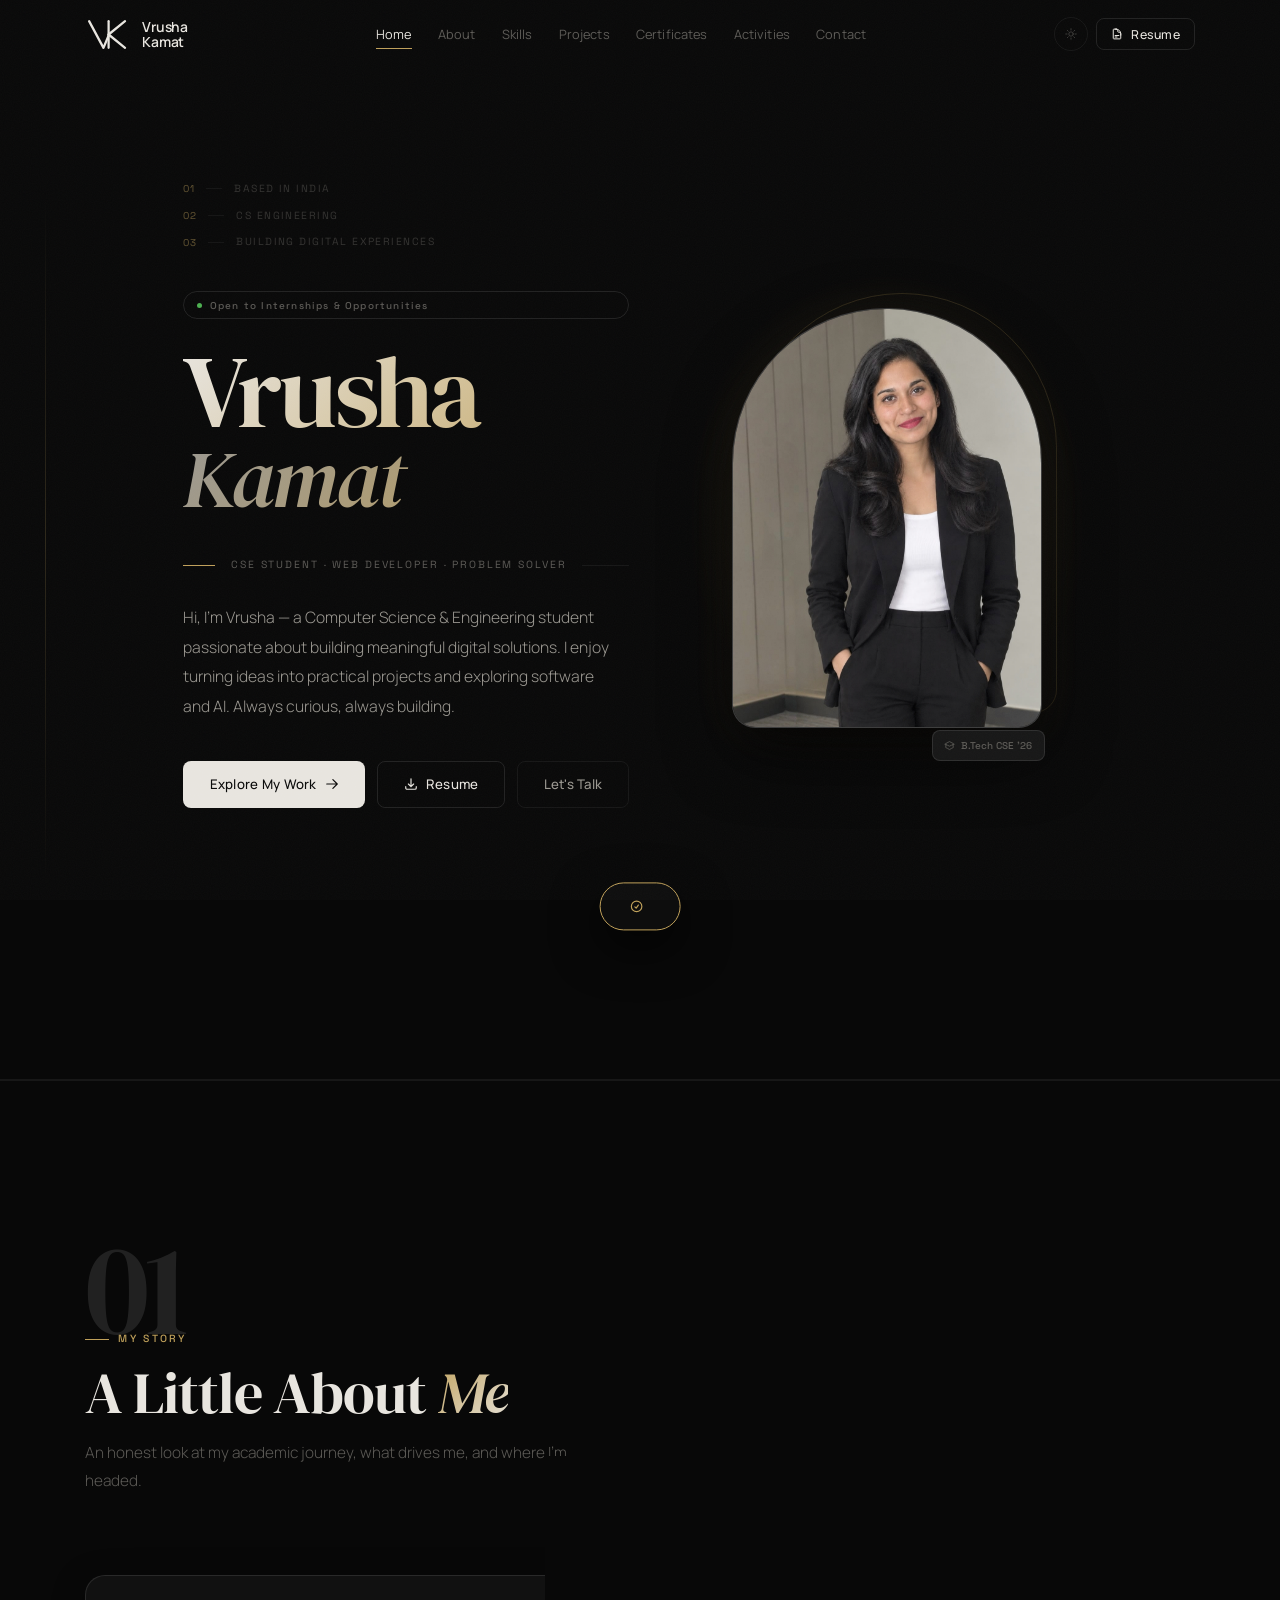
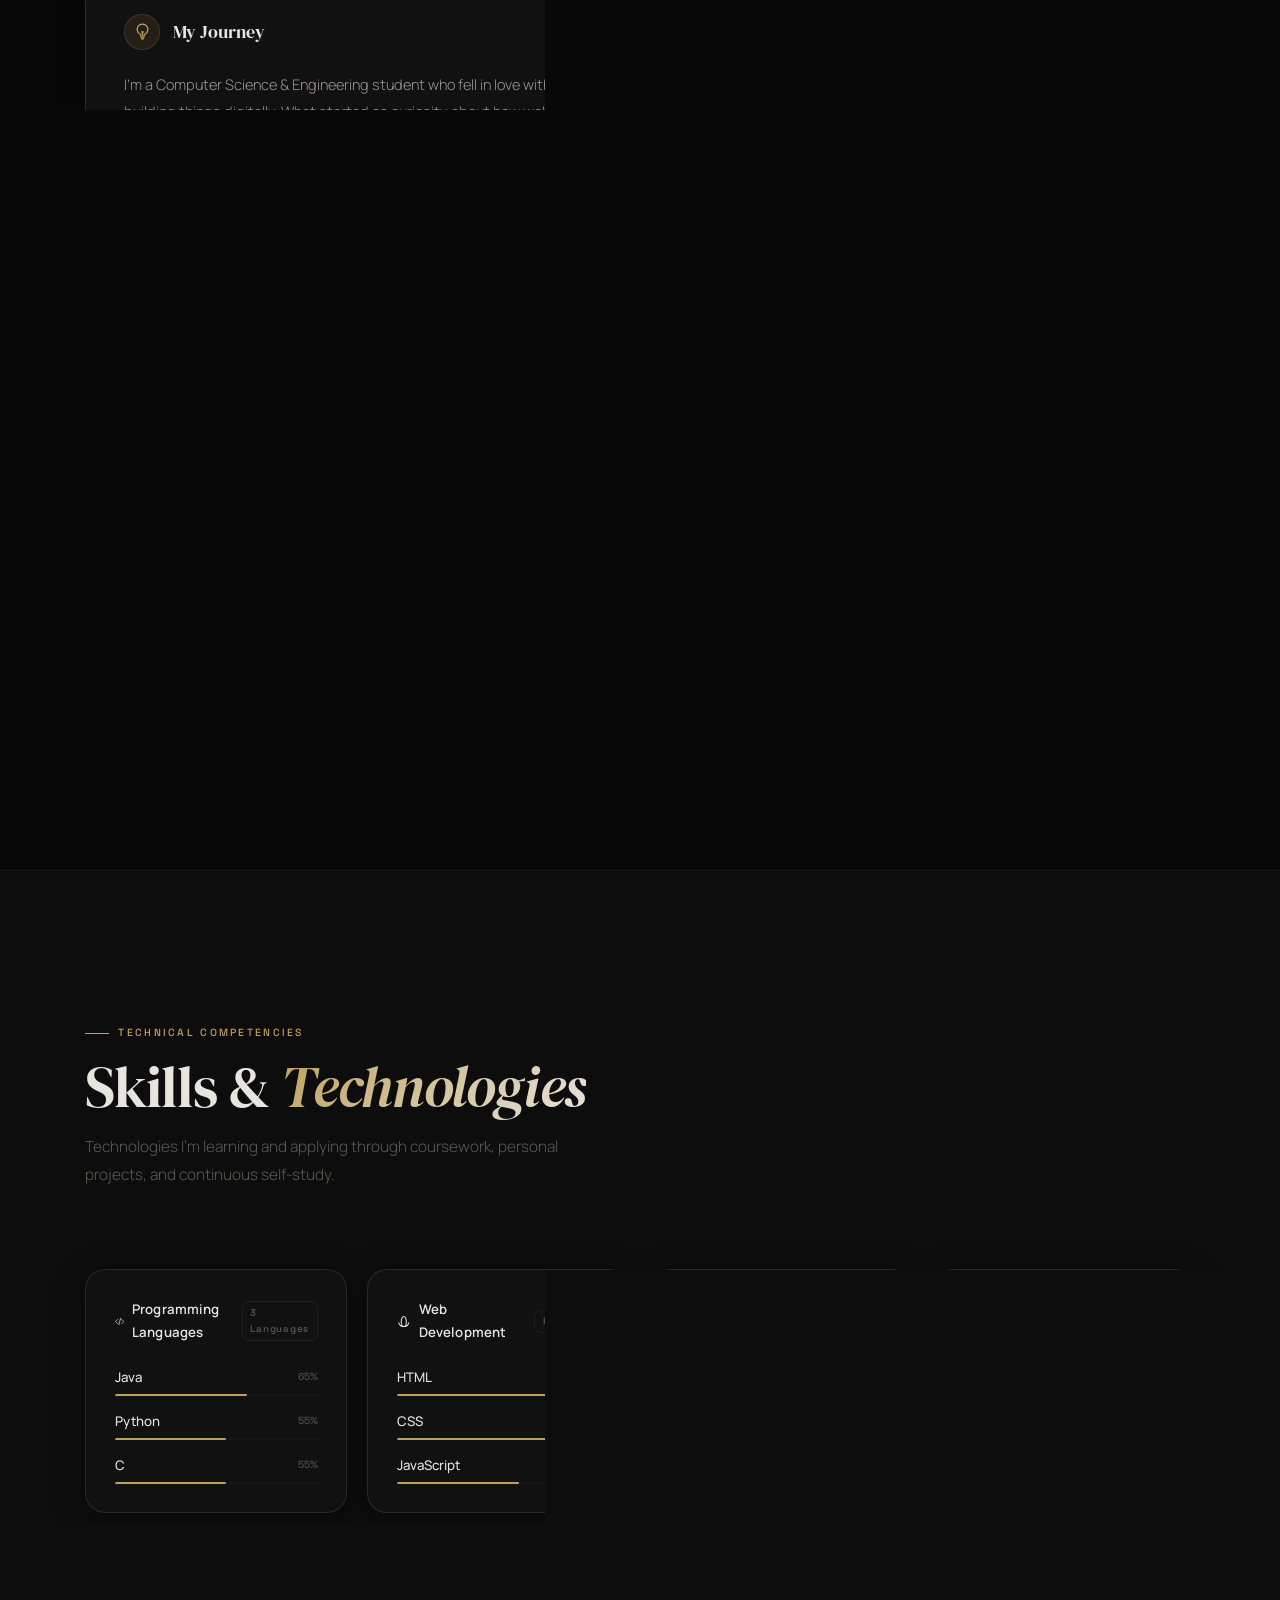
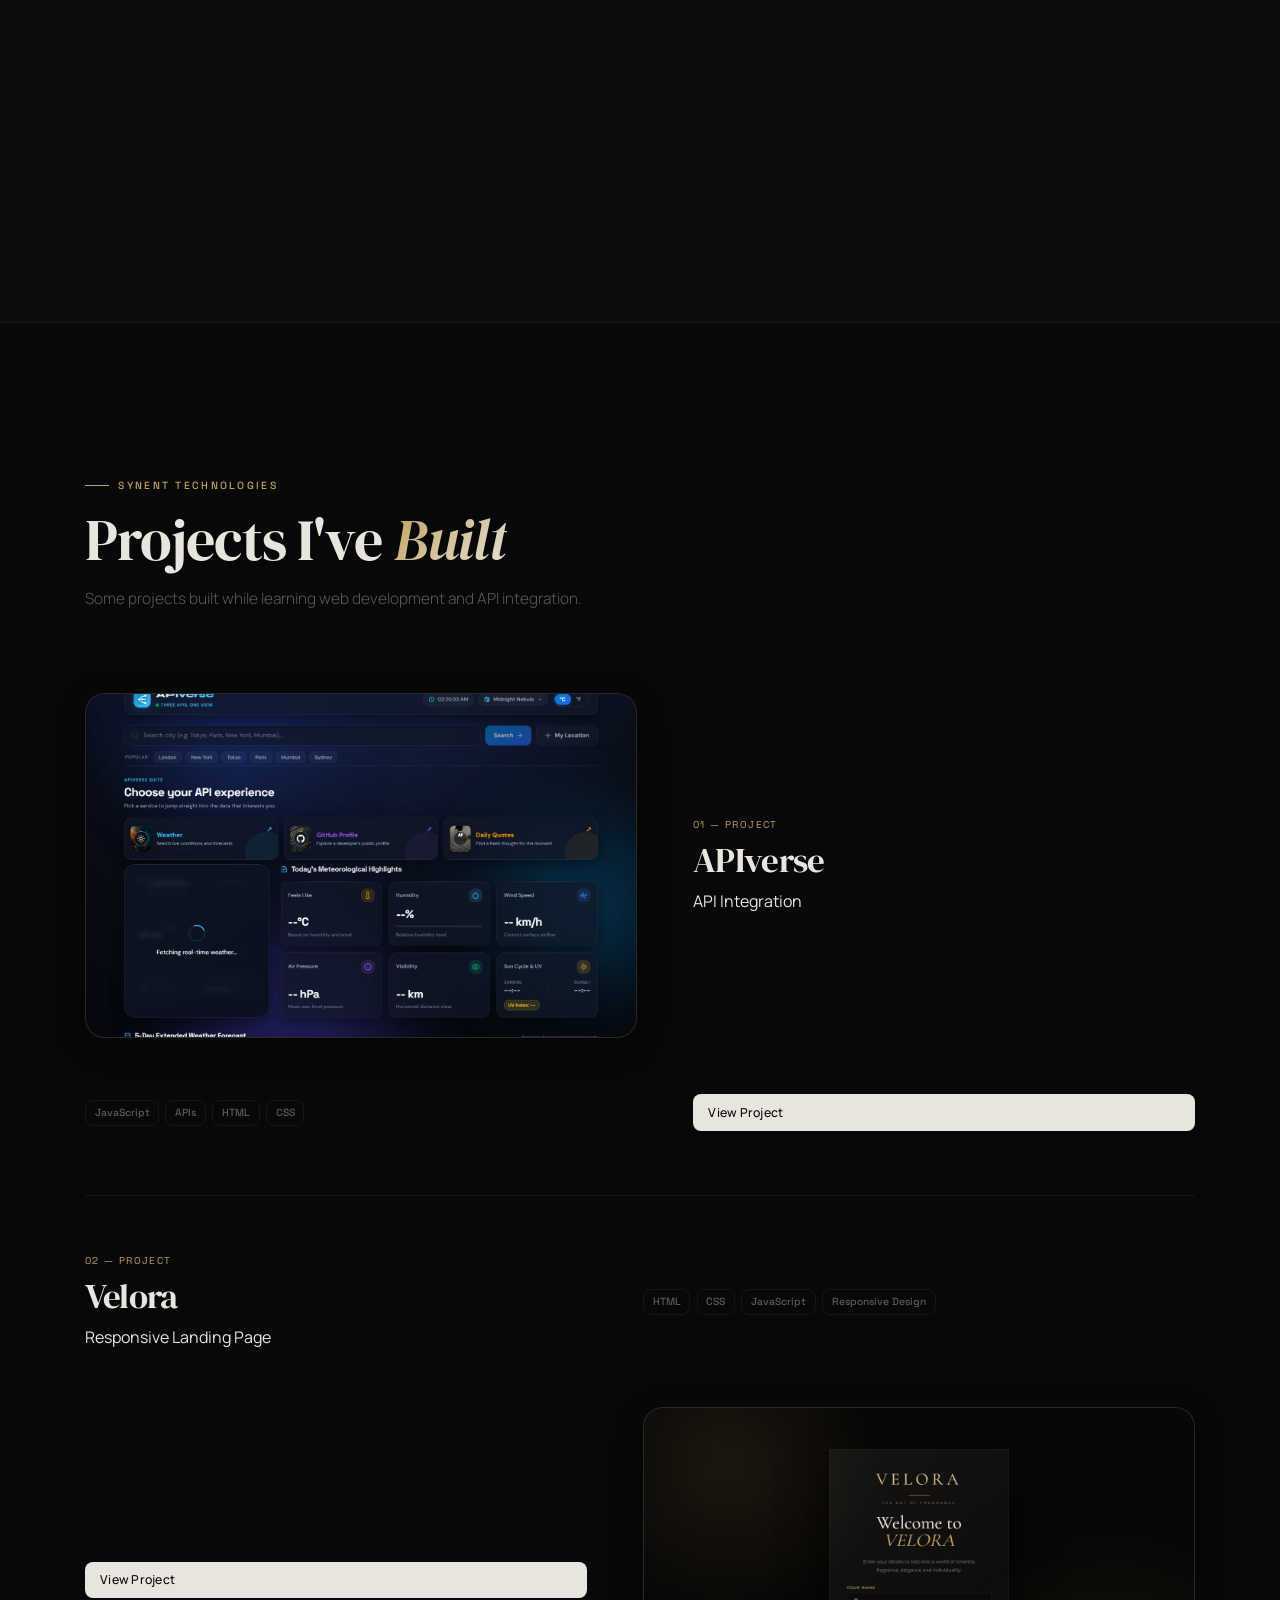
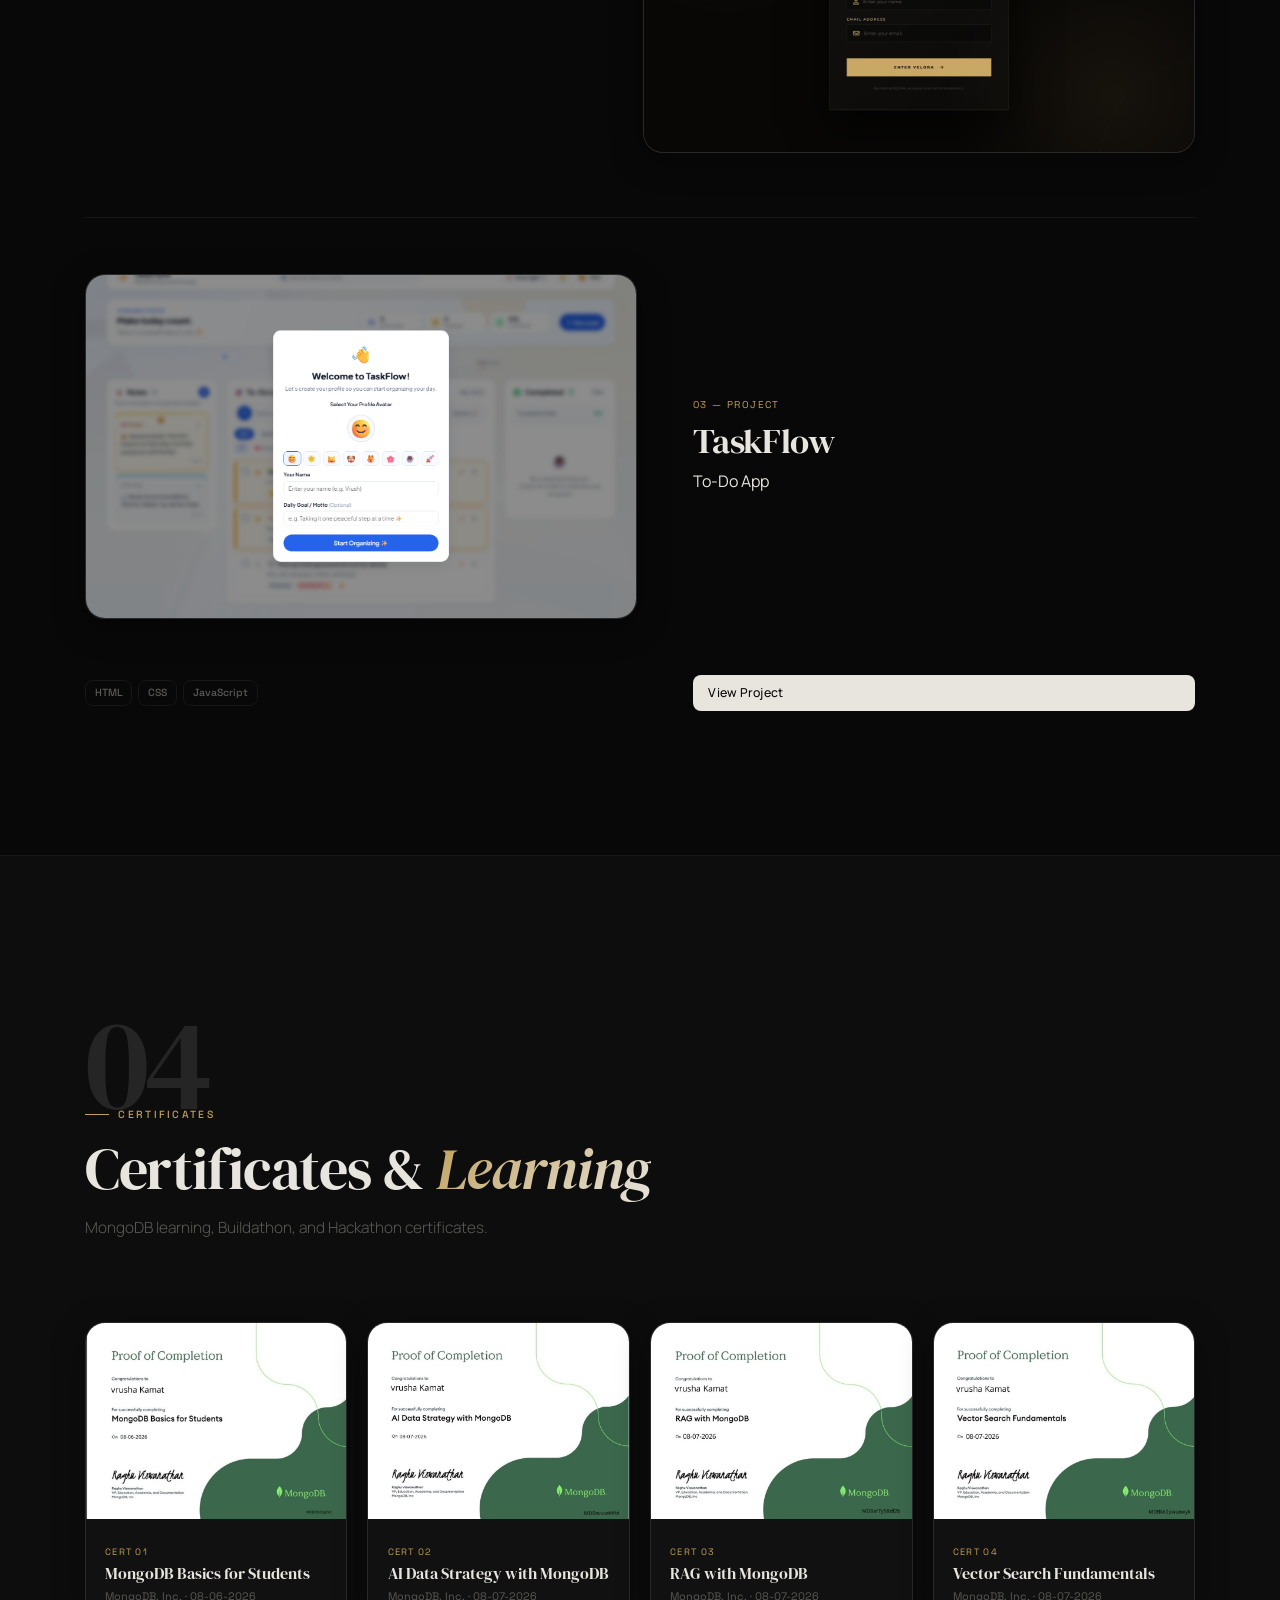
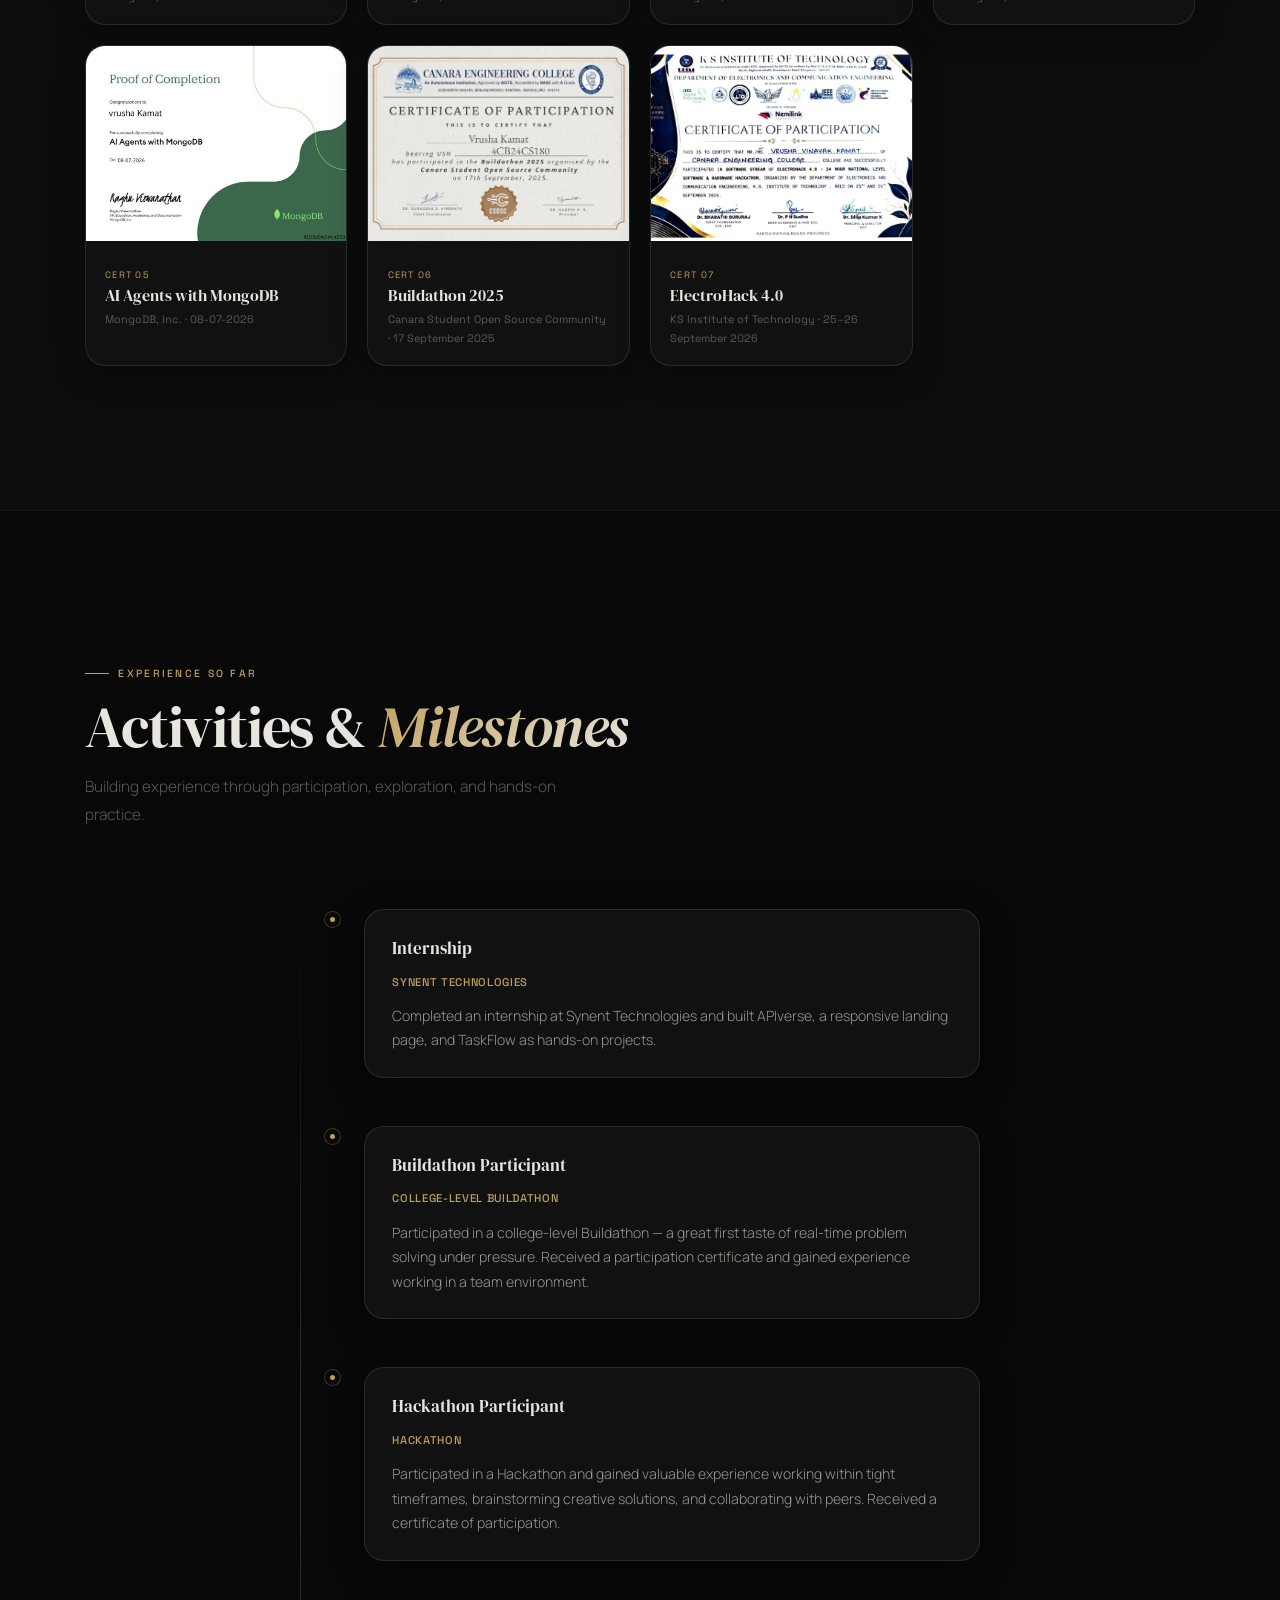
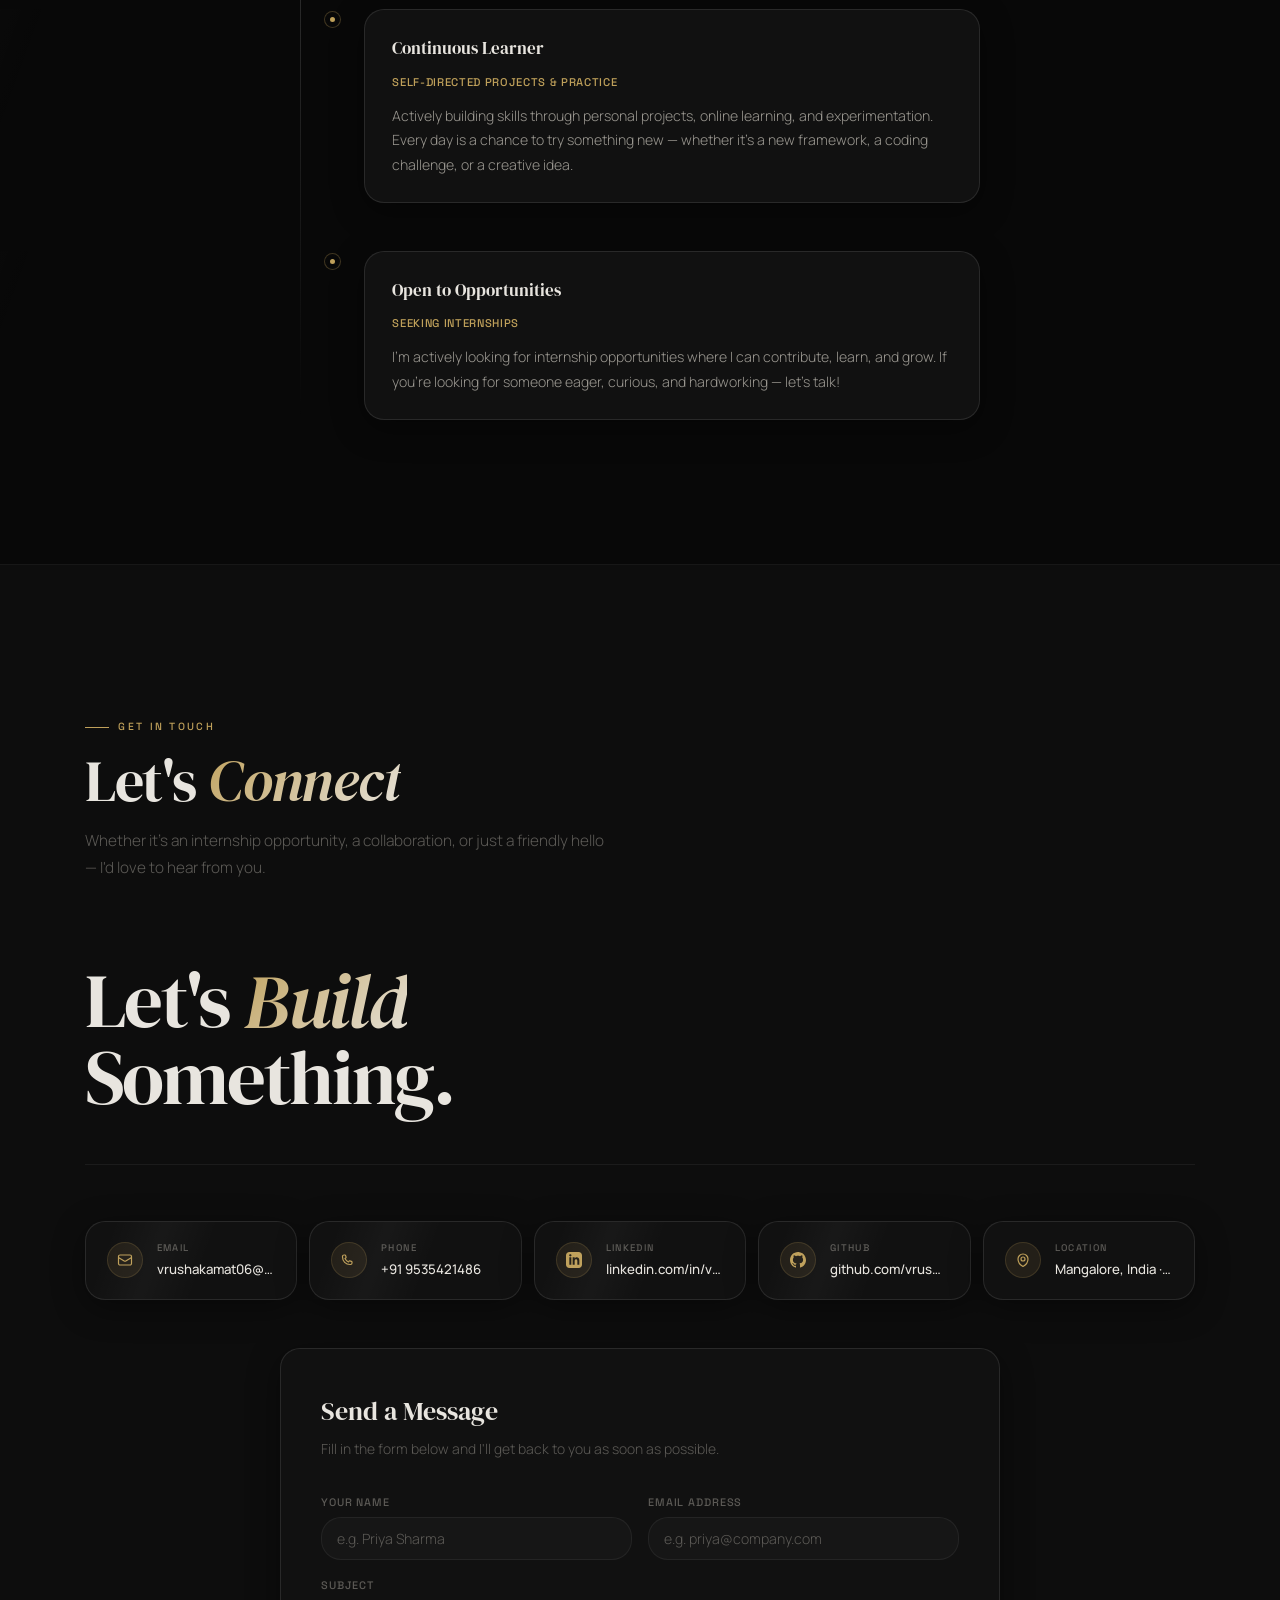
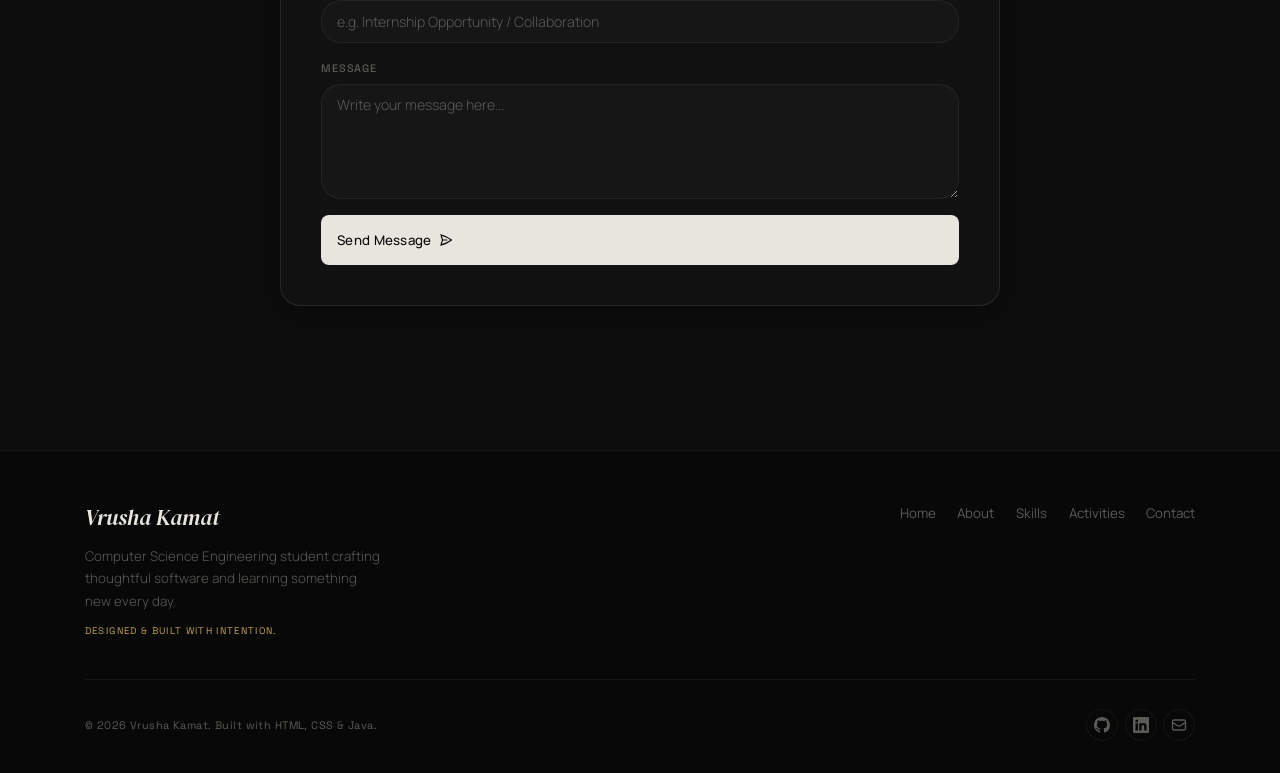
==== commit 12a2dd4b: "updated portfolio website" ====
--- a/index.html
+++ b/index.html
@@ -14,8 +14,8 @@
   <!-- Google Fonts Preconnect -->
   <link rel="preconnect" href="https://fonts.googleapis.com" />
   <link rel="preconnect" href="https://fonts.gstatic.com" crossorigin />
-  <!-- Premium Font Stack: Libre Baskerville (editorial serif) + Inter (ultralight body) + Space Grotesk (mono) -->
-  <link href="https://fonts.googleapis.com/css2?family=Libre+Baskerville:ital,wght@0,400;0,700;1,400&family=Inter:opsz,wght@14..32,200;14..32,300;14..32,400;14..32,500;14..32,600;14..32,700&family=Space+Grotesk:wght@300;400;500;600&display=swap" rel="stylesheet" />
+  <!-- Editorial Stack: DM Serif Display + Manrope + Space Grotesk -->
+  <link href="https://fonts.googleapis.com/css2?family=DM+Serif+Display:ital@0;1&family=Manrope:wght@300;400;500;600;700&family=Space+Grotesk:wght@300;400;500;600&display=swap" rel="stylesheet" />
 
   <!-- Stylesheet -->
   <link rel="stylesheet" href="css/style.css" />
@@ -36,10 +36,16 @@
       
       <!-- Brand -->
       <a href="#home" class="nav-brand" aria-label="Vrusha Kamat Portfolio Home">
-        <span class="brand-monogram">VK</span>
+        <svg class="vk-mono" viewBox="0 0 44 38" fill="none" xmlns="http://www.w3.org/2000/svg" aria-hidden="true">
+          <!-- V: left diagonal to apex, right diagonal up. K shares right diagonal of V as its vertical bar start -->
+          <path d="M4 6 L18 32 L23 20" stroke="currentColor" stroke-width="2.2" stroke-linecap="round" stroke-linejoin="round"/>
+          <line x1="23" y1="6" x2="23" y2="32" stroke="currentColor" stroke-width="2.2" stroke-linecap="round"/>
+          <path d="M23 19 L39 6" stroke="currentColor" stroke-width="2.2" stroke-linecap="round" stroke-linejoin="round"/>
+          <path d="M23 19 L39 32" stroke="currentColor" stroke-width="2.2" stroke-linecap="round" stroke-linejoin="round"/>
+        </svg>
         <div class="brand-title">
+        
           <span class="brand-name">Vrusha Kamat</span>
-          <span class="brand-tag">CS Engineering </span>
         </div>
       </a>
 
@@ -110,7 +116,13 @@
     <div>
       <div class="drawer-header">
         <div class="nav-brand">
-          <span class="brand-monogram">VK</span>
+          <svg class="vk-mono" viewBox="0 0 44 38" fill="none" xmlns="http://www.w3.org/2000/svg" aria-hidden="true">
+          <!-- V: left diagonal to apex, right diagonal up. K shares right diagonal of V as its vertical bar start -->
+          <path d="M4 6 L18 32 L23 20" stroke="currentColor" stroke-width="2.2" stroke-linecap="round" stroke-linejoin="round"/>
+          <line x1="23" y1="6" x2="23" y2="32" stroke="currentColor" stroke-width="2.2" stroke-linecap="round"/>
+          <path d="M23 19 L39 6" stroke="currentColor" stroke-width="2.2" stroke-linecap="round" stroke-linejoin="round"/>
+          <path d="M23 19 L39 32" stroke="currentColor" stroke-width="2.2" stroke-linecap="round" stroke-linejoin="round"/>
+        </svg>
           <span class="brand-name">Vrusha Kamat</span>
         </div>
         <button class="drawer-close-btn" id="drawer-close" aria-label="Close menu">
@@ -145,9 +157,28 @@
 
         <!-- LEFT: Text Copy -->
         <div class="hero-copy">
+          <!-- Editorial micro-labels -->
+          <div class="hero-meta">
+            <div class="hero-meta-item">
+              <span class="hero-meta-num">01</span>
+              <span class="hero-meta-divider"></span>
+              <span class="hero-meta-text">Based in India</span>
+            </div>
+            <div class="hero-meta-item">
+              <span class="hero-meta-num">02</span>
+              <span class="hero-meta-divider"></span>
+              <span class="hero-meta-text">CS Engineering</span>
+            </div>
+            <div class="hero-meta-item">
+              <span class="hero-meta-num">03</span>
+              <span class="hero-meta-divider"></span>
+              <span class="hero-meta-text">Building Digital Experiences</span>
+            </div>
+          </div>
+
           <div class="status-pill">
             <span class="status-dot"></span>
-            <span>Open to Internships &amp; Opportunities · Class of 2026</span>
+            <span>Open to Internships &amp; Opportunities</span>
           </div>
 
           <h1 class="hero-title">
@@ -178,24 +209,7 @@
             </a>
             <a href="#contact" class="btn btn-subtle">Let's Talk</a>
           </div>
-
-          <div class="hero-strip">
-            <div class="strip-item">
-              <span class="strip-value">8.5</span>
-              <span class="strip-label">SGPA</span>
-            </div>
-            <div class="hero-strip-divider"></div>
-            <div class="strip-item">
-              <span class="strip-value">3+</span>
-              <span class="strip-label">Projects</span>
-            </div>
-            <div class="hero-strip-divider"></div>
-            <div class="strip-item">
-              <span class="strip-value">7+</span>
-              <span class="strip-label">Certificates</span>
-            </div>
-          </div>
-        </div>
+        </div> <!-- /hero-copy fixed! -->
 
         <!-- RIGHT: Portrait -->
         <div class="hero-portrait-showcase">
@@ -240,6 +254,7 @@
     <div class="container">
       
       <div class="section-header reveal">
+        <span class="section-num">01</span>
         <span class="section-label">My Story</span>
         <h2 class="section-title">A Little About <em>Me</em></h2>
         <p class="section-subtitle">
@@ -566,9 +581,12 @@
             <img src="assets/project-apiverse.png" alt="Screenshot of the APIverse weather, GitHub profile, and quotes interface" loading="lazy" />
           </a>
           <div class="student-project-heading">
+        <span class="proj-num">01 — Project</span>
+        
             <h3>APIverse</h3>
             <span>API Integration</span>
-          </div>
+          
+        </div>
           <p>An interactive project combining weather data, GitHub profile search, and daily quotes through APIs.</p>
           <div class="student-project-tags">
             <span>JavaScript</span><span>APIs</span><span>HTML</span><span>CSS</span>
@@ -581,9 +599,12 @@
             <img src="assets/project-velora.png" alt="Screenshot of the Velora fragrance landing page welcome screen" loading="lazy" />
           </a>
           <div class="student-project-heading">
+        <span class="proj-num">02 — Project</span>
+        
             <h3>Velora</h3>
             <span>Responsive Landing Page</span>
-          </div>
+          
+        </div>
           <p>A fragrance storefront concept with browsable scent collections, product cards, and a fragrance customization experience.</p>
           <div class="student-project-tags">
             <span>HTML</span><span>CSS</span><span>JavaScript</span><span>Responsive Design</span>
@@ -596,9 +617,12 @@
             <img src="assets/project-taskflow.png" alt="Screenshot of the TaskFlow to-do app welcome screen" loading="lazy" />
           </a>
           <div class="student-project-heading">
+        <span class="proj-num">03 — Project</span>
+        
             <h3>TaskFlow</h3>
             <span>To-Do App</span>
-          </div>
+          
+        </div>
           <p>A task organizer for sorting to-dos, highlighting priorities, tracking completed tasks, and keeping quick notes.</p>
           <div class="student-project-tags">
             <span>HTML</span><span>CSS</span><span>JavaScript</span>
@@ -615,6 +639,7 @@
   <section id="certificates">
     <div class="container">
       <div class="section-header reveal">
+        <span class="section-num">04</span>
         <span class="section-label">Certificates</span>
         <h2 class="section-title">Certificates &amp; <em>Learning</em></h2>
         <p class="section-subtitle">MongoDB learning, Buildathon, and Hackathon certificates.</p>
@@ -626,9 +651,10 @@
             <img src="assets/mongodb%20c1.jpeg" alt="MongoDB Basics for Students completion certificate" loading="lazy" />
           </a>
           <div class="mongodb-certificate-info">
-            <h3>MongoDB Basics for Students</h3>
+        <span class="cert-num">Cert 01</span>
+        <h3>MongoDB Basics for Students</h3>
             <p>MongoDB, Inc. · 08-06-2026</p>
-          </div>
+        </div>
         </article>
 
         <article class="mongodb-certificate-card reveal reveal-delay-2">
@@ -636,9 +662,10 @@
             <img src="assets/mongodb%20c2.jpeg" alt="AI Data Strategy with MongoDB completion certificate" loading="lazy" />
           </a>
           <div class="mongodb-certificate-info">
-            <h3>AI Data Strategy with MongoDB</h3>
+        <span class="cert-num">Cert 02</span>
+        <h3>AI Data Strategy with MongoDB</h3>
             <p>MongoDB, Inc. · 08-07-2026</p>
-          </div>
+        </div>
         </article>
 
         <article class="mongodb-certificate-card reveal reveal-delay-3">
@@ -646,9 +673,10 @@
             <img src="assets/mongodb%20c3.jpeg" alt="RAG with MongoDB completion certificate" loading="lazy" />
           </a>
           <div class="mongodb-certificate-info">
-            <h3>RAG with MongoDB</h3>
+        <span class="cert-num">Cert 03</span>
+        <h3>RAG with MongoDB</h3>
             <p>MongoDB, Inc. · 08-07-2026</p>
-          </div>
+        </div>
         </article>
 
         <article class="mongodb-certificate-card reveal reveal-delay-4">
@@ -656,9 +684,10 @@
             <img src="assets/mongodb%20c4.jpeg" alt="Vector Search Fundamentals completion certificate" loading="lazy" />
           </a>
           <div class="mongodb-certificate-info">
-            <h3>Vector Search Fundamentals</h3>
+        <span class="cert-num">Cert 04</span>
+        <h3>Vector Search Fundamentals</h3>
             <p>MongoDB, Inc. · 08-07-2026</p>
-          </div>
+        </div>
         </article>
 
         <article class="mongodb-certificate-card reveal reveal-delay-5">
@@ -666,9 +695,10 @@
             <img src="assets/mongodb%20c5.jpeg" alt="AI Agents with MongoDB completion certificate" loading="lazy" />
           </a>
           <div class="mongodb-certificate-info">
-            <h3>AI Agents with MongoDB</h3>
+        <span class="cert-num">Cert 05</span>
+        <h3>AI Agents with MongoDB</h3>
             <p>MongoDB, Inc. · 08-07-2026</p>
-          </div>
+        </div>
         </article>
 
         <article class="mongodb-certificate-card reveal reveal-delay-1">
@@ -676,9 +706,10 @@
             <img src="assets/buildathon-certificate-preview.png" alt="Buildathon 2025 certificate of participation" loading="lazy" />
           </a>
           <div class="mongodb-certificate-info">
-            <h3>Buildathon 2025</h3>
+        <span class="cert-num">Cert 06</span>
+        <h3>Buildathon 2025</h3>
             <p>Canara Student Open Source Community · 17 September 2025</p>
-          </div>
+        </div>
         </article>
 
         <article class="mongodb-certificate-card reveal reveal-delay-2">
@@ -686,9 +717,10 @@
             <img src="assets/Hackathon%20certificate.jpeg" alt="ElectroHack 4.0 certificate of participation" loading="lazy" />
           </a>
           <div class="mongodb-certificate-info">
-            <h3>ElectroHack 4.0</h3>
+        <span class="cert-num">Cert 07</span>
+        <h3>ElectroHack 4.0</h3>
             <p>KS Institute of Technology · 25–26 September 2026</p>
-          </div>
+        </div>
         </article>
       </div>
     </div>
@@ -798,6 +830,11 @@
         </p>
       </div>
 
+            <!-- Oversized editorial contact headline -->
+      <h2 class="contact-headline reveal">
+        Let's <em>Build</em><br>Something.
+      </h2>
+
       <div class="contact-separated-layout">
         
         <!-- Contact Channel Cards -->
@@ -925,6 +962,7 @@
           <p class="footer-desc">
             Computer Science Engineering student crafting thoughtful software and learning something new every day.
           </p>
+          <p class="footer-tagline">Designed &amp; built with intention.</p>
         </div>
 
         <ul class="footer-nav">
--- a/css/style.css
+++ b/css/style.css
@@ -1,735 +1,916 @@
 /* ==========================================================================
-   Vrusha Kamat — Apple-Inspired Dark · Minimal · Premium
-   Fonts: Canela (emulated via Playfair) · Neue Haas (via Inter tight)
-   Dark-first · Navy/Silver Accent · No clutter
-   ========================================================================== */
-
-@import url('https://fonts.googleapis.com/css2?family=Libre+Baskerville:ital,wght@0,400;0,700;1,400&family=Inter:opsz,wght@14..32,200;14..32,300;14..32,400;14..32,500;14..32,600;14..32,700&family=Space+Grotesk:wght@300;400;500;600&display=swap');
-
-*,*::before,*::after{box-sizing:border-box;margin:0;padding:0}
-
-/* ==========================================================================
-   TOKENS
-   ========================================================================== */
-:root{
-  /* ── Dark theme is DEFAULT (Apple-style) ── */
-  --bg0:  #080A0F;   /* deepest black-navy      */
-  --bg1:  #0C0F18;   /* section alternates       */
-  --bg2:  #111520;   /* elevated surfaces        */
-  --bg3:  #181D2E;   /* card background          */
-  --glass:rgba(16,20,32,0.72);
-
-  --t0: #F2F4FA;     /* primary text             */
-  --t1: #9CA3B8;     /* secondary text           */
-  --t2: #5A6480;     /* muted text               */
-  --t-inv:#080A0F;
-
-  /* Accent — Navy-Blue → Silver spectrum */
-  --a0: #1E3A8A;     /* deep navy                */
-  --a1: #2563EB;     /* vivid blue               */
-  --a2: #60A5FA;     /* sky blue                 */
-  --a3: #BAD0FF;     /* pale silver-blue         */
-  --silver: #C8D4E8; /* silver                   */
-  --silver2:#E2E9F5;
-
-  --a-grad: linear-gradient(135deg,#60A5FA 0%,#2563EB 45%,#1E3A8A 100%);
-  --a-gtext:linear-gradient(135deg,#BAD0FF 0%,#60A5FA 40%,#2563EB 100%);
-  --a-pale: rgba(37,99,235,0.09);
-  --a-sub:  rgba(37,99,235,0.18);
-  --a-glow: rgba(37,99,235,0.22);
-  --a-glow2:rgba(96,165,250,0.30);
-
-  --b0: rgba(242,244,250,0.06);   /* faint border      */
-  --b1: rgba(242,244,250,0.10);   /* light border      */
-  --b2: rgba(37,99,235,0.28);     /* accent border     */
-  --b3: rgba(96,165,250,0.50);    /* strong accent bdr */
-
-  --sh-xs:0 1px 4px rgba(0,0,0,.55);
-  --sh-sm:0 2px 16px rgba(0,0,0,.60);
-  --sh-md:0 8px 36px -4px rgba(0,0,0,.70);
-  --sh-lg:0 20px 60px -8px rgba(0,0,0,.80);
-  --sh-xl:0 36px 90px -12px rgba(0,0,0,.88);
-  --glow-a: 0 0 50px rgba(37,99,235,.22);
-  --glow-b: 0 0 90px rgba(96,165,250,.28);
-
-  /* Fonts */
-  --fd:'Libre Baskerville',Georgia,serif;   /* display headings  */
-  --fs:'Inter',system-ui,sans-serif;        /* UI / body         */
-  --fm:'Space Grotesk',monospace;           /* mono / labels     */
-
-  --r1:6px;--r2:12px;--r3:20px;--r4:30px;--rf:9999px;
-  --nav-h:72px;
-  --ease:cubic-bezier(0.16,1,0.3,1);
-  --tf:.18s var(--ease);--tb:.38s var(--ease);--ts:.7s var(--ease);
-}
-
-/* Light theme override (secondary) */
-[data-theme="light"]{
-  --bg0:#F8F9FC;
-  --bg1:#F1F3F9;
-  --bg2:#FFFFFF;
-  --bg3:#FFFFFF;
-  --glass:rgba(248,249,252,0.84);
-
-  --t0:#0C0F1E;
-  --t1:#3A4260;
-  --t2:#7A849E;
-  --t-inv:#F8F9FC;
-
-  --a-pale:rgba(37,99,235,0.07);
-  --a-sub: rgba(37,99,235,0.14);
-  --a-glow:rgba(37,99,235,0.16);
-
-  --b0:rgba(12,15,30,0.06);
-  --b1:rgba(12,15,30,0.10);
-  --b2:rgba(37,99,235,0.22);
-  --b3:rgba(37,99,235,0.45);
-
-  --sh-xs:0 1px 4px rgba(10,14,30,.06);
-  --sh-sm:0 2px 16px rgba(10,14,30,.08);
-  --sh-md:0 8px 36px -4px rgba(10,14,30,.10);
-  --sh-lg:0 20px 60px -8px rgba(10,14,30,.14);
-  --sh-xl:0 36px 90px -12px rgba(10,14,30,.18);
+   VRUSHA KAMAT — Premium Editorial Portfolio
+   DM Serif Display (editorial serif) + Manrope (UI body)
+   Deep black · Charcoal · Off-white · Muted champagne gold
+   ========================================================================== */
+
+@import url('https://fonts.googleapis.com/css2?family=DM+Serif+Display:ital@0;1&family=Manrope:wght@300;400;500;600;700&family=Space+Grotesk:wght@300;400;500;600&display=swap');
+
+*, *::before, *::after { box-sizing: border-box; margin: 0; padding: 0; }
+
+/* ==========================================================================
+   DESIGN TOKENS
+   ========================================================================== */
+:root {
+  /* Background scale */
+  --black:  #080808;
+  --bg-1:   #0D0D0D;
+  --bg-2:   #111111;
+  --bg-3:   #161616;
+  --bg-4:   #1C1C1C;
+
+  /* Borders — very subtle */
+  --line:   rgba(255,255,255,0.06);
+  --line-2: rgba(255,255,255,0.10);
+  --line-3: rgba(255,255,255,0.18);
+
+  /* Text */
+  --t0: #E8E5DF;   /* primary off-white (warm) */
+  --t1: #9A9790;   /* secondary */
+  --t2: #5C5A56;   /* muted */
+
+  /* Champagne gold accent — NOT flashy */
+  --a:      #BFA05A;
+  --a-dim:  rgba(191,160,90,0.10);
+  --a-mid:  rgba(191,160,90,0.20);
+
+  /* Typography */
+  --fd: 'DM Serif Display', Georgia, serif;
+  --fs: 'Manrope', -apple-system, sans-serif;
+  --fm: 'Space Grotesk', monospace;
+
+  /* Geometry */
+  --r0: 8px; --r1: 20px; --r2: 32px; --r3: 40px; --rf: 9999px;
+  --nav-h: 68px;
+
+  /* Easing */
+  --ease: cubic-bezier(0.16,1,0.3,1);
+  --tf: 0.22s var(--ease);
+  --tb: 0.42s var(--ease);
+  --ts: 0.72s var(--ease);
+}
+
+/* Light theme */
+[data-theme="light"] {
+  --black:  #F8F7F4;
+  --bg-1:   #F2F0EC;
+  --bg-2:   #ECEAE4;
+  --bg-3:   #E5E2DB;
+  --bg-4:   #DEDAD2;
+  --line:   rgba(0,0,0,0.06);
+  --line-2: rgba(0,0,0,0.10);
+  --line-3: rgba(0,0,0,0.18);
+  --t0: #1A1916;
+  --t1: #5A5750;
+  --t2: #9A9890;
+  --a: #9A7830;
+  --a-dim: rgba(154,120,48,0.10);
+  --a-mid: rgba(154,120,48,0.18);
 }
 
 /* ==========================================================================
    BASE
    ========================================================================== */
-html{scroll-behavior:smooth;font-size:16px;-webkit-font-smoothing:antialiased;text-rendering:optimizeLegibility}
-body{
-  font-family:var(--fs);
-  background:var(--bg0);color:var(--t0);
-  line-height:1.70;overflow-x:hidden;
-  transition:background var(--tb),color var(--tb);
-}
-a{color:inherit;text-decoration:none;transition:color var(--tf)}
-img{max-width:100%;display:block}
-ul{list-style:none}
-
-/* Grain */
-body::before{
-  content:'';position:fixed;inset:0;pointer-events:none;z-index:999;
-  background-image:url("data:image/svg+xml,%3Csvg viewBox='0 0 200 200' xmlns='http://www.w3.org/2000/svg'%3E%3Cfilter id='n'%3E%3CfeTurbulence type='fractalNoise' baseFrequency='0.75' numOctaves='4' stitchTiles='stitch'/%3E%3C/filter%3E%3Crect width='100%25' height='100%25' filter='url(%23n)'/%3E%3C/svg%3E");
-  background-size:200px;opacity:0.032;mix-blend-mode:screen;
-}
-
-/* Orbs */
-.ambient-glow{position:fixed;inset:0;pointer-events:none;z-index:0;overflow:hidden}
-.glow-circle-1{
-  position:absolute;top:-25%;right:-10%;width:70vw;height:70vw;border-radius:50%;
-  background:radial-gradient(circle,rgba(37,99,235,.14) 0%,transparent 60%);
-  filter:blur(150px);animation:orb 38s ease-in-out infinite alternate;
-}
-.glow-circle-2{
-  position:absolute;bottom:-10%;left:-20%;width:60vw;height:60vw;border-radius:50%;
-  background:radial-gradient(circle,rgba(96,165,250,.10) 0%,transparent 65%);
-  filter:blur(160px);animation:orb 48s ease-in-out infinite alternate-reverse;
-}
-@keyframes orb{0%{transform:translate(0,0) scale(1)}50%{transform:translate(60px,70px) scale(1.12)}100%{transform:translate(-40px,25px) scale(.91)}}
+html { scroll-behavior: smooth; font-size: 16px; -webkit-font-smoothing: antialiased; text-rendering: optimizeLegibility; }
+body {
+  font-family: var(--fs);
+  background: var(--black); color: var(--t0);
+  line-height: 1.72; overflow-x: hidden;
+  transition: background var(--tb), color var(--tb);
+}
+a { color: inherit; text-decoration: none; transition: color var(--tf); }
+img { max-width: 100%; display: block; }
+ul { list-style: none; }
+
+/* Subtle film grain */
+body::before {
+  content: ''; position: fixed; inset: 0; pointer-events: none; z-index: 998;
+  background-image: url("data:image/svg+xml,%3Csvg viewBox='0 0 200 200' xmlns='http://www.w3.org/2000/svg'%3E%3Cfilter id='n'%3E%3CfeTurbulence type='fractalNoise' baseFrequency='0.80' numOctaves='4' stitchTiles='stitch'/%3E%3C/filter%3E%3Crect width='100%25' height='100%25' filter='url(%23n)'/%3E%3C/svg%3E");
+  background-size: 180px; opacity: 0.028; mix-blend-mode: screen;
+}
+
+/* Ambient glow (very subtle) */
+.ambient-glow { position: fixed; inset: 0; pointer-events: none; z-index: 0; overflow: hidden; }
+.glow-circle-1 {
+  position: absolute; top: -20%; right: -10%; width: 60vw; height: 60vw; border-radius: 50%;
+  background: radial-gradient(circle, rgba(191,160,90,.07) 0%, transparent 65%);
+  filter: blur(140px); animation: orb 40s ease-in-out infinite alternate;
+}
+.glow-circle-2 {
+  position: absolute; bottom: -5%; left: -15%; width: 50vw; height: 50vw; border-radius: 50%;
+  background: radial-gradient(circle, rgba(191,160,90,.05) 0%, transparent 68%);
+  filter: blur(150px); animation: orb 50s ease-in-out infinite alternate-reverse;
+}
+@keyframes orb { 0%{transform:translate(0,0)} 50%{transform:translate(40px,50px)} 100%{transform:translate(-20px,15px)} }
 
 /* ==========================================================================
    LAYOUT
    ========================================================================== */
-.container{max-width:1180px;margin:0 auto;padding:0 2.5rem;position:relative;z-index:1}
-section{padding:10rem 0}
-
-/* ==========================================================================
-   TYPOGRAPHY
-   ========================================================================== */
-.section-header{text-align:center;margin-bottom:5.5rem}
-
-.section-label{
-  display:inline-flex;align-items:center;gap:.5rem;
-  font-family:var(--fm);font-size:.68rem;font-weight:500;letter-spacing:.22em;text-transform:uppercase;
-  color:var(--a2);background:var(--a-pale);border:1px solid var(--b2);
-  padding:.3rem .9rem;border-radius:var(--rf);margin-bottom:1.1rem;
-}
-.section-label::before{content:'';width:5px;height:5px;border-radius:50%;background:var(--a2);flex-shrink:0}
-
-.section-title{
-  font-family:var(--fd);font-size:clamp(2.5rem,4.5vw,3.6rem);
-  font-weight:700;line-height:1.12;letter-spacing:-.025em;color:var(--t0);margin-bottom:1.1rem;
-}
-.section-title em{font-style:italic;color:var(--a2)}
-
-.section-subtitle{font-size:1.02rem;color:var(--t1);max-width:580px;margin:0 auto;line-height:1.82;font-weight:300}
-
-.section-divider{height:1px;margin:0 3rem;background:linear-gradient(to right,transparent,var(--b2),transparent)}
-
-/* ==========================================================================
-   REVEAL
-   ========================================================================== */
-.reveal{opacity:0;transform:translateY(28px);transition:opacity .72s var(--ease),transform .72s var(--ease)}
-.reveal.in-view{opacity:1;transform:translateY(0)}
-.reveal-delay-1{transition-delay:.08s}.reveal-delay-2{transition-delay:.15s}
-.reveal-delay-3{transition-delay:.23s}.reveal-delay-4{transition-delay:.31s}.reveal-delay-5{transition-delay:.39s}
-
-/* ==========================================================================
-   BUTTONS
-   ========================================================================== */
-.btn{
-  display:inline-flex;align-items:center;gap:.5rem;
-  font-family:var(--fs);font-size:.875rem;font-weight:500;letter-spacing:.01em;
-  padding:.72rem 1.7rem;border-radius:var(--rf);
-  border:1px solid transparent;cursor:pointer;
-  transition:all var(--tb);white-space:nowrap;position:relative;overflow:hidden;
-}
-.btn svg{width:16px;height:16px;flex-shrink:0;stroke-width:1.8}
-.btn-sm{font-size:.8rem;padding:.46rem 1rem}
-.btn-sm svg{width:13px;height:13px}
-
-/* Sheen sweep */
-.btn::after{
-  content:'';position:absolute;top:0;left:-110%;width:60%;height:100%;
-  background:linear-gradient(to right,transparent,rgba(255,255,255,.12),transparent);
-  transform:skewX(-20deg);transition:left .55s var(--ease);
-}
-.btn:hover::after{left:150%}
-
-.btn-primary{
-  background:var(--a-grad);color:#fff;
-  box-shadow:0 4px 24px var(--a-sub),inset 0 1px 0 rgba(255,255,255,.15);
-}
-.btn-primary:hover{transform:translateY(-2px);box-shadow:0 8px 32px var(--a-sub);filter:brightness(1.1)}
-
-.btn-outline{
-  background:transparent;color:var(--a2);
-  border-color:var(--b3);
-}
-.btn-outline:hover{background:var(--a-pale);transform:translateY(-2px);box-shadow:var(--sh-sm)}
-
-.btn-subtle{
-  background:var(--bg3);color:var(--t1);border-color:var(--b1);
-}
-.btn-subtle:hover{background:var(--a-pale);color:var(--a2);border-color:var(--b2);transform:translateY(-2px)}
-
-/* ==========================================================================
-   NAV
-   ========================================================================== */
-.site-nav{
-  position:fixed;top:0;left:0;right:0;height:var(--nav-h);z-index:100;
-  background:rgba(8,10,15,.78);
-  backdrop-filter:blur(32px) saturate(1.5);
-  -webkit-backdrop-filter:blur(32px) saturate(1.5);
-  border-bottom:1px solid transparent;transition:all var(--tb);
-}
-.site-nav.scrolled{border-bottom-color:var(--b0);box-shadow:0 4px 32px rgba(0,0,0,.5)}
-[data-theme="light"] .site-nav{background:rgba(248,249,252,.82)}
-[data-theme="light"] .site-nav.scrolled{box-shadow:0 4px 32px rgba(10,14,30,.10)}
-
-.nav-container{display:flex;align-items:center;justify-content:space-between;height:100%}
-
-.nav-brand{display:flex;align-items:center;gap:.75rem;text-decoration:none;color:var(--t0)}
-.brand-monogram{
-  width:36px;height:36px;border-radius:9px;
-  background:var(--a-grad);color:#fff;
-  font-family:var(--fd);font-size:.9rem;font-weight:700;font-style:italic;
-  display:flex;align-items:center;justify-content:center;
-  box-shadow:0 2px 12px var(--a-sub);flex-shrink:0;
-}
-.brand-title{display:flex;flex-direction:column;gap:.02rem}
-.brand-name{font-family:var(--fd);font-size:1.05rem;font-weight:700;letter-spacing:-.02em;line-height:1.1}
-.brand-tag{font-family:var(--fm);font-size:.62rem;font-weight:400;color:var(--t2);letter-spacing:.06em}
-
-.nav-links{display:flex;align-items:center;gap:.05rem}
-.nav-link{
-  font-family:var(--fs);font-size:.84rem;font-weight:400;color:var(--t1);
-  padding:.38rem .78rem;border-radius:var(--rf);transition:all var(--tf);position:relative;
-}
-.nav-link::after{
-  content:'';position:absolute;bottom:2px;left:50%;transform:translateX(-50%);
-  width:0;height:1.5px;background:var(--a-grad);border-radius:var(--rf);
-  transition:width var(--tf);
-}
-.nav-link:hover,.nav-link.active{color:var(--t0)}
-.nav-link.active::after,.nav-link:hover::after{width:18px}
-
-.nav-actions{display:flex;align-items:center;gap:.55rem}
-
-.theme-toggle-btn{
-  width:36px;height:36px;border-radius:50%;
-  border:1px solid var(--b1);background:transparent;
-  color:var(--t2);cursor:pointer;
-  display:flex;align-items:center;justify-content:center;transition:all var(--tf);
-}
-.theme-toggle-btn:hover{border-color:var(--b2);color:var(--a2);background:var(--a-pale)}
-.theme-toggle-btn svg{width:15px;height:15px}
-[data-theme="dark"] .sun-icon{display:block}[data-theme="dark"] .moon-icon{display:none}
-[data-theme="light"] .sun-icon{display:none}[data-theme="light"] .moon-icon{display:block}
-
-.resume-btn-group{position:relative}
-.resume-btn-group .resume-dropdown{
-  display:none;position:absolute;top:calc(100% + 9px);right:0;
-  background:var(--bg2);backdrop-filter:blur(28px);
-  border:1px solid var(--b1);border-radius:var(--r2);
-  padding:.35rem;min-width:195px;box-shadow:var(--sh-lg);z-index:200;
-}
-.resume-btn-group:hover .resume-dropdown{display:flex;flex-direction:column;gap:.1rem}
-.resume-dropdown-item{
-  display:flex;align-items:center;gap:.5rem;
-  font-size:.875rem;font-weight:400;padding:.52rem .72rem;
-  border-radius:var(--r1);color:var(--t1);transition:all var(--tf);
-}
-.resume-dropdown-item:hover{background:var(--a-pale);color:var(--a2)}
-.resume-dropdown-item svg{width:14px;height:14px;flex-shrink:0}
-
-.mobile-menu-btn{
-  display:none;width:36px;height:36px;border-radius:var(--r1);
-  border:1px solid var(--b1);background:transparent;
-  color:var(--t1);cursor:pointer;align-items:center;justify-content:center;
-}
-.mobile-menu-btn svg{width:18px;height:18px}
+.container { max-width: 1200px; margin: 0 auto; padding: 0 2.8rem; position: relative; z-index: 1; }
+section { padding: 9rem 0; }
+section:nth-child(even) { background: var(--bg-1); }
+
+/* ==========================================================================
+   REVEAL ANIMATIONS
+   ========================================================================== */
+.reveal { opacity: 1; transform: translateY(0); transition: opacity .7s var(--ease), transform .7s var(--ease); }
+.reveal-delay-1 { transition-delay: .08s; }
+.reveal-delay-2 { transition-delay: .16s; }
+.reveal-delay-3 { transition-delay: .24s; }
+.reveal-delay-4 { transition-delay: .32s; }
+.reveal-delay-5 { transition-delay: .40s; }
+
+/* ==========================================================================
+   SECTION HEADERS — editorial style
+   ========================================================================== */
+.section-header { margin-bottom: 5rem; position: relative; }
+.section-header.centered { text-align: center; }
+.section-header.centered .section-subtitle { margin: 0 auto; }
+
+.section-num {
+  display: block;
+  font-family: var(--fd); font-size: clamp(5rem, 10vw, 9rem);
+  font-weight: 400; line-height: 1; letter-spacing: -.04em;
+  color: var(--line-2); user-select: none;
+  margin-bottom: -2rem; position: relative; z-index: 0;
+}
+.section-label {
+  display: inline-flex; align-items: center; gap: .6rem;
+  font-family: var(--fm); font-size: .65rem; font-weight: 500;
+  letter-spacing: .22em; text-transform: uppercase; color: var(--a);
+  margin-bottom: .8rem; position: relative; z-index: 1;
+}
+.section-label::before { content: ''; width: 24px; height: 1px; background: var(--a); flex-shrink: 0; }
+.section-title {
+  font-family: var(--fd);
+  font-size: clamp(2.4rem, 4.5vw, 3.8rem);
+  font-weight: 400; line-height: 1.1; letter-spacing: -.02em;
+  color: var(--t0); margin-bottom: .9rem; position: relative; z-index: 1;
+}
+
+.section-subtitle { font-size: .96rem; color: var(--t2); max-width: 520px; line-height: 1.82; font-weight: 300; }
+
+.section-divider { height: 1px; background: var(--line); }
+
+/* ==========================================================================
+   BUTTONS — minimal premium
+   ========================================================================== */
+.btn {
+  display: inline-flex; align-items: center; gap: .5rem;
+  font-family: var(--fs); font-size: .83rem; font-weight: 500; letter-spacing: .02em;
+  padding: .68rem 1.6rem; border-radius: var(--r0);
+  border: 1px solid transparent; cursor: pointer;
+  transition: all var(--tb); white-space: nowrap;
+}
+.btn svg { width: 14px; height: 14px; flex-shrink: 0; stroke-width: 2; }
+.btn-sm { font-size: .77rem; padding: .42rem .9rem; }
+.btn-sm svg { width: 12px; height: 12px; }
+
+.btn-primary {
+  background: var(--t0); color: var(--black);
+  border-color: transparent;
+}
+.btn-primary:hover { background: var(--a); transform: translateY(-1px); }
+
+.btn-outline {
+  background: transparent; color: var(--t0); border-color: var(--line-2);
+}
+.btn-outline:hover { border-color: var(--a); color: var(--a); transform: translateY(-1px); }
+
+.btn-subtle {
+  background: transparent; color: var(--t1); border-color: var(--line);
+}
+.btn-subtle:hover { color: var(--t0); border-color: var(--line-2); transform: translateY(-1px); }
+
+.btn-primary:active { background: #FFFFFF; color: #000000; transform: translateY(0) scale(0.96); box-shadow: 0 0 15px rgba(255,255,255,0.4); }
+.btn-outline:active { background: var(--a); color: var(--black); border-color: var(--a); transform: translateY(0) scale(0.96); box-shadow: 0 0 15px var(--a-mid); }
+.btn-subtle:active { background: var(--line-2); color: var(--t0); transform: translateY(0) scale(0.96); }
+
+
+/* ==========================================================================
+   NAVIGATION — refined minimal
+   ========================================================================== */
+.site-nav {
+  position: fixed; top: 0; left: 0; right: 0; height: var(--nav-h); z-index: 100;
+  background: transparent; transition: all var(--tb);
+}
+.site-nav.scrolled {
+  background: rgba(8,8,8,.90); backdrop-filter: blur(24px) saturate(1.4);
+  -webkit-backdrop-filter: blur(24px) saturate(1.4);
+  border-bottom: 1px solid var(--line);
+}
+[data-theme="light"] .site-nav.scrolled { background: rgba(248,247,244,.92); }
+
+.nav-container { display: flex; align-items: center; justify-content: space-between; height: 100%; }
+
+/* VK Monogram */
+.nav-brand { display: flex; align-items: center; gap: .75rem; text-decoration: none; color: var(--t0); }
+.brand-monogram {
+  width: 38px; height: 38px; flex-shrink: 0;
+  display: flex; align-items: center; justify-content: center;
+  border: 1px solid var(--line-2); border-radius: var(--r1);
+  color: var(--t0); transition: all var(--tf);
+}
+.brand-monogram:hover { border-color: var(--a); color: var(--a); }
+.brand-monogram svg { width: 22px; height: 22px; }
+
+.brand-title { display: flex; flex-direction: column; gap: .02rem; }
+.brand-name { font-family: var(--fs); font-size: .87rem; font-weight: 600; letter-spacing: -.01em; line-height: 1.1; }
+.brand-tag { font-family: var(--fm); font-size: .58rem; font-weight: 400; color: var(--t2); letter-spacing: .08em; text-transform: uppercase; }
+
+.nav-links { display: flex; align-items: center; gap: 0; }
+.nav-link {
+  font-family: var(--fs); font-size: .8rem; font-weight: 400; letter-spacing: .01em;
+  color: var(--t2); padding: .38rem .82rem; border-radius: var(--rf);
+  transition: color var(--tf); position: relative;
+}
+.nav-link::after {
+  content: ''; position: absolute; bottom: 0; left: .82rem; right: .82rem;
+  height: 1px; background: var(--a);
+  transform: scaleX(0); transition: transform var(--tf); transform-origin: left;
+}
+.nav-link:hover, .nav-link.active { color: var(--t0); }
+.nav-link.active::after, .nav-link:hover::after { transform: scaleX(1); }
+
+.nav-actions { display: flex; align-items: center; gap: .5rem; }
+
+.theme-toggle-btn {
+  width: 34px; height: 34px; border-radius: var(--r1);
+  border: 1px solid var(--line); background: transparent; color: var(--t2);
+  cursor: pointer; display: flex; align-items: center; justify-content: center; transition: all var(--tf);
+}
+.theme-toggle-btn:hover { border-color: var(--a); color: var(--a); }
+.theme-toggle-btn svg { width: 14px; height: 14px; }
+[data-theme="dark"]  .sun-icon  { display: block; } [data-theme="dark"]  .moon-icon { display: none; }
+[data-theme="light"] .sun-icon  { display: none;  } [data-theme="light"] .moon-icon { display: block; }
+
+.resume-btn-group { position: relative; }
+.resume-btn-group .resume-dropdown {
+  display: none; position: absolute; top: calc(100% + 8px); right: 0;
+  background: var(--bg-3); border: 1px solid var(--line-2); border-radius: var(--r2);
+  padding: .3rem; min-width: 185px; box-shadow: 0 16px 48px rgba(0,0,0,.6); z-index: 200;
+}
+.resume-btn-group:hover .resume-dropdown { display: flex; flex-direction: column; gap: .08rem; }
+.resume-dropdown-item {
+  display: flex; align-items: center; gap: .5rem;
+  font-size: .83rem; font-weight: 400; padding: .5rem .68rem;
+  border-radius: var(--r1); color: var(--t1); transition: all var(--tf);
+}
+.resume-dropdown-item:hover { background: var(--a-dim); color: var(--t0); }
+.resume-dropdown-item svg { width: 13px; height: 13px; flex-shrink: 0; }
+
+.mobile-menu-btn {
+  display: none; width: 34px; height: 34px; border-radius: var(--r1);
+  border: 1px solid var(--line); background: transparent; color: var(--t1);
+  cursor: pointer; align-items: center; justify-content: center;
+}
+.mobile-menu-btn svg { width: 17px; height: 17px; }
 
 /* ==========================================================================
    DRAWER
    ========================================================================== */
-.drawer-overlay{display:none;position:fixed;inset:0;z-index:198;background:rgba(0,0,0,.75);backdrop-filter:blur(8px)}
-.mobile-nav-drawer{
-  position:fixed;top:0;right:0;bottom:0;z-index:199;
-  width:285px;max-width:90vw;
-  background:var(--bg2);backdrop-filter:blur(32px);
-  border-left:1px solid var(--b1);box-shadow:var(--sh-xl);
-  transform:translateX(100%);transition:transform var(--tb);
-  display:flex;flex-direction:column;justify-content:space-between;
-}
-.mobile-nav-drawer.open{transform:translateX(0)}
-.drawer-header{display:flex;align-items:center;justify-content:space-between;padding:1.4rem 1.4rem .9rem;border-bottom:1px solid var(--b0)}
-.drawer-close-btn{width:34px;height:34px;border-radius:50%;border:1px solid var(--b1);background:var(--bg3);color:var(--t1);cursor:pointer;display:flex;align-items:center;justify-content:center}
-.drawer-links{padding:1rem .85rem;display:flex;flex-direction:column;gap:.15rem;flex:1}
-.drawer-link{display:block;padding:.62rem .9rem;border-radius:var(--r2);font-size:.95rem;font-weight:400;color:var(--t1);transition:all var(--tf)}
-.drawer-link:hover{background:var(--a-pale);color:var(--a2)}
-.drawer-footer{padding:1rem 1.4rem 2rem;display:flex;flex-direction:column;gap:.6rem;border-top:1px solid var(--b0)}
-
-/* ==========================================================================
-   ✦ HERO — Apple-Style Cinematic
-   ========================================================================== */
-.hero-section{
-  min-height:100vh;display:flex;align-items:center;
-  padding-top:var(--nav-h);position:relative;overflow:hidden;
-}
-
-/* Top horizontal rule like Apple's product pages */
-.hero-section::after{
-  content:'';position:absolute;bottom:0;left:0;right:0;height:1px;
-  background:linear-gradient(to right,transparent,var(--b2),transparent);
-}
-
-.hero-side-layout{
-  display:grid;grid-template-columns:1fr 420px;
-  align-items:center;gap:5rem;
-  padding:7.5rem 0 5.5rem;width:100%;position:relative;z-index:1;
-}
-
-/* ── LEFT copy ── */
-.hero-copy{display:flex;flex-direction:column;gap:2rem;align-items:flex-start}
-
-.status-pill{
-  display:inline-flex;align-items:center;gap:.55rem;
-  font-family:var(--fm);font-size:.7rem;font-weight:500;letter-spacing:.12em;
-  padding:.32rem .88rem;border-radius:var(--rf);
-  background:var(--a-pale);border:1px solid var(--b2);color:var(--a2);
-  animation:fromTop .7s var(--ease) both;
-}
-.status-dot{width:6px;height:6px;border-radius:50%;background:#22C55E;flex-shrink:0;animation:blink 2.5s ease-in-out infinite;box-shadow:0 0 6px #22C55E}
-@keyframes blink{0%,100%{opacity:1;transform:scale(1)}50%{opacity:.4;transform:scale(.72)}}
+.drawer-overlay { display: none; position: fixed; inset: 0; z-index: 198; background: rgba(0,0,0,.75); backdrop-filter: blur(6px); }
+.mobile-nav-drawer {
+  position: fixed; top: 0; right: 0; bottom: 0; z-index: 199;
+  width: 280px; max-width: 90vw; background: var(--bg-2);
+  border-left: 1px solid var(--line);
+  transform: translateX(100%); transition: transform var(--tb);
+  display: flex; flex-direction: column; justify-content: space-between;
+}
+.mobile-nav-drawer.open { transform: translateX(0); }
+.drawer-header { display: flex; align-items: center; justify-content: space-between; padding: 1.35rem 1.35rem .9rem; border-bottom: 1px solid var(--line); }
+.drawer-close-btn { width: 32px; height: 32px; border-radius: var(--r1); border: 1px solid var(--line); background: transparent; color: var(--t1); cursor: pointer; display: flex; align-items: center; justify-content: center; }
+.drawer-links { padding: .9rem .8rem; display: flex; flex-direction: column; gap: .1rem; flex: 1; }
+.drawer-link { display: block; padding: .6rem .88rem; border-radius: var(--r2); font-size: .92rem; color: var(--t1); transition: all var(--tf); }
+.drawer-link:hover { background: var(--a-dim); color: var(--t0); }
+.drawer-footer { padding: 1rem 1.35rem 2rem; display: flex; flex-direction: column; gap: .5rem; border-top: 1px solid var(--line); }
+
+/* ==========================================================================
+   ✦ HERO — editorial asymmetric
+   ========================================================================== */
+.hero-section {
+  min-height: 100vh; display: flex; align-items: center;
+  padding-top: var(--nav-h); position: relative; overflow: hidden;
+  background: var(--black);
+}
+
+/* Thin vertical accent line */
+.hero-section::before {
+  content: ''; position: absolute; left: 2.8rem; top: 18%; bottom: 18%;
+  width: 1px; background: linear-gradient(to bottom, transparent, var(--a-mid), transparent);
+}
+/* Bottom rule */
+.hero-section::after {
+  content: ''; position: absolute; bottom: 0; left: 0; right: 0; height: 1px; background: var(--line);
+}
+
+.hero-side-layout {
+  display: grid; grid-template-columns: 1fr minmax(280px, 380px);
+  align-items: center; gap: 5.5rem;
+  padding: 7rem 0 5rem; width: 100%;
+}
+
+/* Micro-labels — editorial left details */
+.hero-meta {
+  display: flex; flex-direction: column; gap: .55rem;
+  margin-bottom: 2.5rem;
+}
+.hero-meta-item {
+  display: flex; align-items: center; gap: .75rem;
+  opacity: .5; transition: opacity var(--tf);
+}
+.hero-meta-item:hover { opacity: 1; }
+.hero-meta-num {
+  font-family: var(--fm); font-size: .62rem; font-weight: 400;
+  color: var(--a); letter-spacing: .06em;
+}
+.hero-meta-divider { width: 16px; height: 1px; background: var(--line-2); flex-shrink: 0; }
+.hero-meta-text {
+  font-family: var(--fm); font-size: .65rem; font-weight: 400;
+  letter-spacing: .14em; text-transform: uppercase; color: var(--t2);
+}
+
+/* Status pill — refined */
+.status-pill {
+  display: inline-flex; align-items: center; gap: .5rem;
+  font-family: var(--fm); font-size: .62rem; font-weight: 500; letter-spacing: .12em;
+  padding: .28rem .8rem; border-radius: var(--rf);
+  border: 1px solid var(--line-2); color: var(--t2);
+  margin-bottom: 1.5rem; animation: fadeUp .8s var(--ease) both;
+}
+.status-dot { width: 5px; height: 5px; border-radius: 50%; background: #4CAF50; flex-shrink: 0; animation: blink 2.5s ease-in-out infinite; }
+@keyframes blink { 0%,100%{opacity:1} 50%{opacity:.3} }
+
+.hero-copy { display: flex; flex-direction: column; }
 
 /* THE NAME — centrepiece */
-.hero-title{
-  font-family:var(--fd);
-  font-size:clamp(4.2rem,8vw,7.5rem);
-  font-weight:700;line-height:.95;letter-spacing:-.04em;
-  animation:fromBot .9s var(--ease) .1s both;
-}
-.name-first{
-  display:block;
-  background:var(--a-gtext);-webkit-background-clip:text;
-  -webkit-text-fill-color:transparent;background-clip:text;
-  padding-bottom:.06em;
-}
-.name-last{
-  display:block;font-style:italic;font-weight:400;
-  color:var(--silver);-webkit-text-fill-color:var(--silver);
-  font-size:.75em;  /* slightly smaller — typographic hierarchy */
-}
-
-/* Thin rule with dot */
-.hero-rule{
-  display:flex;align-items:center;gap:1rem;width:100%;
-  animation:fromBot .9s var(--ease) .18s both;
-}
-.hero-rule::before{content:'';width:32px;height:1px;background:var(--b3);flex-shrink:0}
-.hero-rule-text{font-family:var(--fm);font-size:.72rem;font-weight:400;letter-spacing:.16em;text-transform:uppercase;color:var(--t2)}
-.hero-rule::after{content:'';flex:1;height:1px;background:linear-gradient(to right,var(--b1),transparent)}
-
-.hero-description{
-  font-family:var(--fs);font-size:1.04rem;color:var(--t1);font-weight:300;
-  max-width:480px;line-height:1.86;
-  animation:fromBot .9s var(--ease) .28s both;
-}
-
-.hero-cta-group{
-  display:flex;flex-wrap:wrap;align-items:center;gap:.85rem;
-  animation:fromBot .9s var(--ease) .4s both;
-}
-
-/* Social proof strip */
-.hero-strip{
-  display:flex;align-items:center;gap:1.4rem;
-  padding-top:.4rem;
-  animation:fromBot .9s var(--ease) .5s both;
-}
-.hero-strip-divider{width:1px;height:28px;background:var(--b1)}
-.strip-item{display:flex;flex-direction:column;gap:.1rem}
-.strip-value{font-family:var(--fd);font-size:1.4rem;font-weight:700;color:var(--t0);line-height:1;letter-spacing:-.03em}
-.strip-label{font-family:var(--fm);font-size:.65rem;font-weight:400;letter-spacing:.1em;text-transform:uppercase;color:var(--t2)}
-
-/* ── RIGHT: portrait ── */
-.hero-portrait-showcase{flex-shrink:0;animation:fromRight 1s var(--ease) .5s both}
-
-.portrait-premium-frame{
-  position:relative;display:inline-block;
-}
-
-/* Outer halo ring */
-.frame-ring-outer{
-  padding:3px;border-radius:26px;
-  background:linear-gradient(145deg, var(--a1) 0%, var(--a2) 50%, var(--a0) 100%);
-  box-shadow:var(--glow-a);
-  transition:box-shadow var(--ts),transform var(--ts);
-}
-.portrait-premium-frame:hover .frame-ring-outer{
-  box-shadow:var(--glow-b);transform:scale(1.015) translateY(-6px);
-}
-
-/* Gap */
-.frame-ring-inner{
-  padding:3px;border-radius:24px;
-  background:var(--bg2);
-}
-
-/* Card */
-.portrait-card{
-  width:320px;height:420px;border-radius:22px;overflow:hidden;
-  position:relative;display:block;
-  box-shadow:var(--sh-xl);
-}
-.portrait-img{width:100%;height:100%;object-fit:cover;object-position:center top;display:block}
-.portrait-shimmer{
-  position:absolute;bottom:0;left:0;right:0;height:50%;
-  background:linear-gradient(to top,rgba(0,0,0,.55) 0%,transparent 100%);
-  pointer-events:none;
-}
-
-/* Corner brackets */
-.corner{position:absolute;width:20px;height:20px;border-color:var(--a2);border-style:solid}
-.corner.tl{top:-10px;left:-10px;border-width:1.5px 0 0 1.5px;border-radius:3px 0 0 0}
-.corner.tr{top:-10px;right:-10px;border-width:1.5px 1.5px 0 0;border-radius:0 3px 0 0}
-.corner.bl{bottom:-10px;left:-10px;border-width:0 0 1.5px 1.5px;border-radius:0 0 0 3px}
-.corner.br{bottom:-10px;right:-10px;border-width:0 1.5px 1.5px 0;border-radius:0 0 3px 0}
-
-/* Floating badge */
-.floating-badge{
-  position:absolute;bottom:-20px;left:50%;transform:translateX(-50%);
-  display:flex;align-items:center;gap:.38rem;
-  background:var(--bg2);backdrop-filter:blur(20px);
-  border:1px solid var(--b3);border-radius:var(--rf);
-  padding:.4rem .95rem;
-  font-family:var(--fm);font-size:.7rem;font-weight:500;color:var(--a2);
-  box-shadow:var(--sh-md),var(--glow-a);white-space:nowrap;
-}
-.floating-badge svg{width:12px;height:12px;flex-shrink:0}
-
-@keyframes fromTop{from{opacity:0;transform:translateY(-16px)}to{opacity:1;transform:translateY(0)}}
-@keyframes fromBot{from{opacity:0;transform:translateY(22px)}to{opacity:1;transform:translateY(0)}}
-@keyframes fromRight{from{opacity:0;transform:translateX(30px)}to{opacity:1;transform:translateX(0)}}
-
-/* ==========================================================================
-   ABOUT
-   ========================================================================== */
-.about-separated-blocks{display:grid;grid-template-columns:1fr 1fr;gap:1.5rem}
-
-.about-card{
-  background:var(--bg3);
-  border:1px solid var(--b0);border-radius:var(--r3);
-  padding:2.5rem;box-shadow:var(--sh-sm);
-  transition:transform var(--tb),box-shadow var(--tb),border-color var(--tb);
-  position:relative;overflow:hidden;
-}
-.about-card::before{content:'';position:absolute;top:0;left:0;right:0;height:1.5px;background:var(--a-grad);opacity:0;transition:opacity var(--tb)}
-.about-card:hover{transform:translateY(-4px);box-shadow:var(--sh-lg),var(--glow-a);border-color:var(--b2)}
-.about-card:hover::before{opacity:1}
-
-.about-card-header{display:flex;align-items:center;gap:.85rem;margin-bottom:1.35rem}
-.card-icon-box{
-  width:40px;height:40px;border-radius:var(--r2);
-  background:var(--a-pale);border:1px solid var(--b2);
-  display:flex;align-items:center;justify-content:center;flex-shrink:0;color:var(--a2);
-}
-.card-icon-box svg{width:19px;height:19px}
-.about-card-title{font-family:var(--fd);font-size:1.15rem;font-weight:700;letter-spacing:-.01em}
-.about-text{font-size:.93rem;color:var(--t1);line-height:1.82;margin-bottom:.88rem;font-weight:300}
-.about-highlight-box{
-  background:var(--a-pale);border-left:2px solid var(--a1);
-  border-radius:0 var(--r2) var(--r2) 0;padding:.85rem 1.1rem;
-  font-family:var(--fd);font-style:italic;font-size:.97rem;color:var(--a2);
-  margin:1rem 0;line-height:1.62;
-}
-.education-item{padding:.88rem 0;border-bottom:1px solid var(--b0)}
-.education-item:last-child{border-bottom:none;padding-bottom:0}
-.edu-degree{font-weight:600;font-size:.92rem;margin-bottom:.2rem}
-.edu-institution{font-family:var(--fd);font-style:italic;font-size:.88rem;color:var(--a2);font-weight:400;margin-bottom:.18rem}
-.edu-meta{font-family:var(--fm);font-size:.76rem;color:var(--t2);letter-spacing:.04em}
-
-.interests-cloud{display:flex;flex-wrap:wrap;gap:.45rem;margin-top:.88rem}
-.interest-pill{
-  display:inline-flex;align-items:center;
-  background:var(--a-pale);border:1px solid var(--b2);
-  border-radius:var(--rf);padding:.28rem .68rem;
-  font-size:.78rem;font-weight:400;color:var(--t1);transition:all var(--tf);
-}
-.interest-pill:hover{background:var(--a-sub);color:var(--a2)}
-
-.goals-list{display:flex;flex-direction:column;gap:.88rem}
-.goal-item{display:flex;align-items:flex-start;gap:.78rem;font-size:.92rem;color:var(--t1);line-height:1.65;font-weight:300}
-.goal-bullet{width:6px;height:6px;border-radius:50%;background:var(--a-grad);flex-shrink:0;margin-top:.55rem}
-
-/* ==========================================================================
-   SKILLS
-   ========================================================================== */
-.skills-grid{display:grid;grid-template-columns:repeat(auto-fit,minmax(260px,1fr));gap:1.35rem}
-
-.skill-category-card{
-  background:var(--bg3);border:1px solid var(--b0);border-radius:var(--r3);
-  padding:1.9rem;box-shadow:var(--sh-sm);
-  transition:transform var(--tb),box-shadow var(--tb),border-color var(--tb);
-  position:relative;overflow:hidden;
-}
-.skill-category-card::after{content:'';position:absolute;bottom:0;left:0;right:0;height:1.5px;background:var(--a-grad);opacity:0;transition:opacity var(--tb)}
-.skill-category-card:hover{transform:translateY(-4px);box-shadow:var(--sh-md),var(--glow-a);border-color:var(--b2)}
-.skill-category-card:hover::after{opacity:1}
-
-.skill-card-head{display:flex;align-items:center;justify-content:space-between;margin-bottom:1.4rem;gap:.6rem}
-.skill-card-title{display:flex;align-items:center;gap:.5rem;font-family:var(--fs);font-size:.92rem;font-weight:600}
-.skill-count-badge{font-family:var(--fm);font-size:.67rem;font-weight:500;letter-spacing:.06em;color:var(--a2);background:var(--a-pale);padding:.18rem .55rem;border-radius:var(--rf);border:1px solid var(--b2)}
-.skill-items-list{display:flex;flex-direction:column;gap:.9rem}
-.skill-row{display:flex;flex-direction:column;gap:.35rem}
-.skill-info{display:flex;align-items:center;justify-content:space-between}
-.skill-name{font-size:.87rem;font-weight:500}
-.skill-level-text{font-family:var(--fm);font-size:.7rem;color:var(--t2)}
-.skill-bar-track{height:3px;background:var(--bg2);border-radius:var(--rf);overflow:hidden}
-.skill-bar-fill{
-  height:100%;width:0%;background:var(--a-grad);
-  border-radius:var(--rf);transition:width 1.3s var(--ease);position:relative;
-}
-.skill-bar-fill::after{content:'';position:absolute;top:0;right:0;width:4px;height:100%;background:rgba(255,255,255,.6);border-radius:var(--rf)}
-
-/* ==========================================================================
-   PROJECTS
-   ========================================================================== */
-.student-projects-grid{display:grid;grid-template-columns:repeat(auto-fit,minmax(300px,1fr));gap:1.75rem}
-
-.student-project-card{
-  background:var(--bg3);border:1px solid var(--b0);border-radius:var(--r3);overflow:hidden;
-  box-shadow:var(--sh-sm);transition:transform var(--tb),box-shadow var(--tb),border-color var(--tb);
-  display:flex;flex-direction:column;
-}
-.student-project-card:hover{transform:translateY(-5px);box-shadow:var(--sh-lg),var(--glow-a);border-color:var(--b2)}
-
-.student-project-preview{display:block;overflow:hidden;aspect-ratio:16/9;background:var(--bg2)}
-.student-project-preview img{width:100%;height:100%;object-fit:cover;transition:transform var(--ts)}
-.student-project-card:hover .student-project-preview img{transform:scale(1.05)}
-
-.student-project-card>.student-project-heading,
-.student-project-card>p,
-.student-project-card>.student-project-tags,
-.student-project-card>a{padding-left:1.6rem;padding-right:1.6rem}
-
-.student-project-heading{display:flex;align-items:baseline;justify-content:space-between;padding-top:1.35rem;padding-bottom:.35rem;gap:.5rem}
-.student-project-heading h3{font-family:var(--fd);font-size:1.15rem;font-weight:700;letter-spacing:-.01em}
-.student-project-heading span{font-family:var(--fm);font-size:.68rem;font-weight:500;color:var(--a2);background:var(--a-pale);border:1px solid var(--b2);padding:.18rem .5rem;border-radius:var(--rf);white-space:nowrap}
-.student-project-card>p{font-size:.89rem;color:var(--t1);line-height:1.72;padding-bottom:.85rem;flex:1;font-weight:300}
-.student-project-tags{display:flex;flex-wrap:wrap;gap:.38rem;padding-bottom:.95rem}
-.student-project-tags span{font-family:var(--fm);font-size:.68rem;font-weight:500;padding:.18rem .52rem;border-radius:var(--rf);background:var(--bg2);color:var(--t2);border:1px solid var(--b0)}
-.student-project-card>a{margin-bottom:1.6rem;align-self:flex-start}
-
-/* ==========================================================================
-   CERTIFICATES
-   ========================================================================== */
-.certificates-grid{display:grid;grid-template-columns:repeat(auto-fill,minmax(260px,1fr));gap:1.5rem}
-
-.mongodb-certificate-card{
-  background:var(--bg3);border:1px solid var(--b0);border-radius:var(--r3);overflow:hidden;
-  box-shadow:var(--sh-sm);transition:transform var(--tb),box-shadow var(--tb),border-color var(--tb);
-}
-.mongodb-certificate-card:hover{transform:translateY(-4px);box-shadow:var(--sh-lg),var(--glow-a);border-color:var(--b2)}
-.mongodb-certificate-image{display:block;overflow:hidden;aspect-ratio:4/3;background:var(--bg2);position:relative}
-.mongodb-certificate-image::after{
-  content:'↗ View';position:absolute;inset:0;
-  background:rgba(0,0,0,.55);display:flex;align-items:center;justify-content:center;
-  color:var(--a2);font-family:var(--fm);font-size:.8rem;font-weight:600;letter-spacing:.1em;
-  opacity:0;transition:opacity var(--tf);backdrop-filter:blur(4px);
-}
-.mongodb-certificate-card:hover .mongodb-certificate-image::after{opacity:1}
-.mongodb-certificate-image img{width:100%;height:100%;object-fit:cover;transition:transform var(--ts)}
-.mongodb-certificate-card:hover .mongodb-certificate-image img{transform:scale(1.04)}
-.mongodb-certificate-info{padding:1.1rem 1.3rem}
-.mongodb-certificate-info h3{font-family:var(--fd);font-size:.97rem;font-weight:700;margin-bottom:.26rem;letter-spacing:-.01em}
-.mongodb-certificate-info p{font-family:var(--fm);font-size:.73rem;color:var(--t2)}
-
-/* ==========================================================================
-   TIMELINE
-   ========================================================================== */
-.timeline-container{max-width:700px;margin:0 auto;position:relative}
-.timeline-container::before{content:'';position:absolute;left:22px;top:0;bottom:0;width:1px;background:linear-gradient(to bottom,transparent,var(--b3),transparent)}
-.timeline-item{display:flex;gap:2rem;position:relative;padding-bottom:2.2rem}
-.timeline-item:last-child{padding-bottom:0}
-.timeline-node{
-  width:46px;height:46px;border-radius:50%;
-  background:var(--bg3);border:1.5px solid var(--b3);
-  flex-shrink:0;z-index:1;display:flex;align-items:center;justify-content:center;
-  box-shadow:0 0 0 4px var(--bg0),var(--glow-a);
-}
-.timeline-node::after{content:'';width:8px;height:8px;border-radius:50%;background:var(--a-grad)}
-.timeline-card{
-  flex:1;background:var(--bg3);border:1px solid var(--b0);border-radius:var(--r3);
-  padding:1.6rem 1.8rem;box-shadow:var(--sh-sm);margin-top:.3rem;
-  transition:transform var(--tb),box-shadow var(--tb);
-}
-.timeline-card:hover{transform:translateX(4px);box-shadow:var(--sh-md),var(--glow-a)}
-.timeline-role{font-family:var(--fd);font-size:1.08rem;font-weight:700;margin-bottom:.2rem;letter-spacing:-.01em}
-.timeline-org{font-family:var(--fs);font-size:.82rem;font-weight:500;color:var(--a2)}
-.timeline-description{font-size:.9rem;color:var(--t1);line-height:1.72;font-weight:300}
-
-/* ==========================================================================
-   CONTACT
-   ========================================================================== */
-.contact-separated-layout{display:flex;flex-direction:column;gap:2.5rem}
-.contact-channels-grid{display:grid;grid-template-columns:repeat(auto-fit,minmax(210px,1fr));gap:1rem}
-
-.contact-item{
-  display:flex;align-items:center;gap:1rem;
-  background:var(--bg3);border:1px solid var(--b0);border-radius:var(--r3);
-  padding:1.3rem 1.4rem;box-shadow:var(--sh-xs);color:var(--t0);transition:all var(--tb);
-}
-.contact-item:hover{transform:translateY(-3px);border-color:var(--b2);box-shadow:var(--sh-md),var(--glow-a)}
-.contact-icon-box{width:40px;height:40px;border-radius:var(--r2);background:var(--a-pale);border:1px solid var(--b2);color:var(--a2);display:flex;align-items:center;justify-content:center;flex-shrink:0}
-.contact-icon-box svg{width:18px;height:18px}
-.contact-item-text{display:flex;flex-direction:column;gap:.16rem;overflow:hidden}
-.contact-item-label{font-family:var(--fm);font-size:.67rem;font-weight:500;letter-spacing:.12em;text-transform:uppercase;color:var(--t2)}
-.contact-item-value{font-size:.86rem;font-weight:500;white-space:nowrap;overflow:hidden;text-overflow:ellipsis}
-
-.contact-form-card{
-  background:var(--bg3);border:1px solid var(--b1);border-radius:var(--r3);
-  padding:2.8rem;box-shadow:var(--sh-md),var(--glow-a);
-  max-width:740px;margin:0 auto;width:100%;
-}
-.form-header-group{text-align:center;margin-bottom:2.2rem}
-.form-title{font-family:var(--fd);font-size:1.7rem;font-weight:700;margin-bottom:.4rem;letter-spacing:-.02em}
-.form-subtitle{font-size:.9rem;color:var(--t1);line-height:1.6;font-weight:300}
-.contact-form{display:flex;flex-direction:column;gap:1.1rem}
-.form-row{display:grid;grid-template-columns:1fr 1fr;gap:1.1rem}
-.form-group{display:flex;flex-direction:column;gap:.4rem}
-.form-label{font-size:.8rem;font-weight:500;color:var(--t1)}
-.form-input,.form-textarea{
-  font-family:var(--fs);font-size:.9rem;font-weight:300;
-  background:var(--bg2);border:1px solid var(--b1);
-  border-radius:var(--r2);padding:.7rem 1rem;color:var(--t0);width:100%;
-  transition:all var(--tf);outline:none;
-}
-.form-input:focus,.form-textarea:focus{border-color:var(--a2);box-shadow:0 0 0 3px var(--a-pale)}
-.form-input::placeholder,.form-textarea::placeholder{color:var(--t2)}
-.form-textarea{min-height:120px;resize:vertical}
-.form-feedback{font-size:.75rem;color:#F87171;display:none}
-.form-group.error .form-feedback{display:block}
-.form-group.error .form-input,.form-group.error .form-textarea{border-color:#F87171}
-
-/* ==========================================================================
-   FOOTER
-   ========================================================================== */
-.site-footer{background:var(--bg1);border-top:1px solid var(--b0);padding:4rem 0 2rem}
-.footer-top{display:flex;justify-content:space-between;align-items:flex-start;gap:3rem;margin-bottom:2.8rem}
-.footer-brand{max-width:320px}
-.footer-logo{
-  font-family:var(--fd);font-size:1.5rem;font-weight:700;font-style:italic;
-  letter-spacing:-.02em;display:block;margin-bottom:.6rem;
-  background:var(--a-gtext);-webkit-background-clip:text;-webkit-text-fill-color:transparent;background-clip:text;
-}
-.footer-desc{font-size:.87rem;color:var(--t2);line-height:1.72;font-weight:300}
-.footer-nav{display:flex;flex-wrap:wrap;gap:.38rem 1.4rem}
-.footer-nav a{font-size:.87rem;font-weight:400;color:var(--t1);transition:color var(--tf)}
-.footer-nav a:hover{color:var(--a2)}
-.footer-bottom{display:flex;justify-content:space-between;align-items:center;gap:1rem;padding-top:1.8rem;border-top:1px solid var(--b0);font-size:.8rem;color:var(--t2)}
-.social-links{display:flex;gap:.42rem}
-.social-icon-btn{width:34px;height:34px;border-radius:50%;background:var(--bg3);border:1px solid var(--b1);color:var(--t1);display:flex;align-items:center;justify-content:center;transition:all var(--tf)}
-.social-icon-btn:hover{background:var(--a-pale);border-color:var(--b2);color:var(--a2);transform:translateY(-2px);box-shadow:var(--glow-a)}
-.java-backend-pill{display:none}
+.hero-title {
+  font-family: var(--fd);
+  font-size: clamp(4rem, 8vw, 7.5rem);
+  font-weight: 400; line-height: .95; letter-spacing: -.03em;
+  margin-bottom: 2.5rem; animation: fadeUp .9s var(--ease) .1s both;
+}
+
+.name-first {
+  display: block; 
+  background: linear-gradient(135deg, var(--t0) 0%, var(--a) 60%, var(--t0) 100%);
+  -webkit-background-clip: text;
+  -webkit-text-fill-color: transparent;
+  background-size: 200% auto;
+  animation: shineText 6s linear infinite;
+}
+.name-last {
+  display: block; font-style: italic; font-size: .78em;
+  background: linear-gradient(135deg, var(--t1) 0%, var(--a) 100%);
+  -webkit-background-clip: text;
+  -webkit-text-fill-color: transparent;
+}
+.section-title em, .contact-headline em {
+  font-style: italic; 
+  background: linear-gradient(135deg, var(--a) 0%, var(--t0) 100%);
+  -webkit-background-clip: text;
+  -webkit-text-fill-color: transparent;
+}
+@keyframes shineText { 0% { background-position: 0% 50%; } 100% { background-position: 200% 50%; } }
+
+
+
+/* Thin rule with tagline */
+.hero-rule {
+  display: flex; align-items: center; gap: 1rem;
+  margin-bottom: 1.8rem; animation: fadeUp .9s var(--ease) .18s both;
+}
+.hero-rule::before { content: ''; width: 32px; height: 1px; background: var(--a); flex-shrink: 0; }
+.hero-rule-text { font-family: var(--fm); font-size: .65rem; font-weight: 400; letter-spacing: .18em; text-transform: uppercase; color: var(--t2); }
+.hero-rule::after { content: ''; flex: 1; height: 1px; background: var(--line); }
+
+.hero-description {
+  font-size: .98rem; color: var(--t1); font-weight: 300;
+  max-width: 440px; line-height: 1.88; margin-bottom: 2.5rem;
+  animation: fadeUp .9s var(--ease) .26s both;
+}
+
+.hero-cta-group {
+  display: flex; flex-wrap: wrap; gap: .75rem; margin-bottom: 3rem;
+  animation: fadeUp .9s var(--ease) .36s both;
+}
+
+/* Stats strip */
+.hero-strip {
+  display: flex; align-items: center; gap: 2rem;
+  padding-top: 2rem; border-top: 1px solid var(--line);
+  animation: fadeUp .9s var(--ease) .46s both;
+}
+.hero-strip-divider { width: 1px; height: 28px; background: var(--line-2); }
+.strip-item { display: flex; flex-direction: column; gap: .06rem; }
+.strip-value { font-family: var(--fd); font-size: 1.4rem; font-weight: 400; color: var(--t0); line-height: 1; letter-spacing: -.02em; }
+.strip-label { font-family: var(--fm); font-size: .58rem; font-weight: 400; letter-spacing: .14em; text-transform: uppercase; color: var(--t2); }
+
+/* Portrait — right column */
+
+.hero-portrait-showcase { 
+  flex-shrink: 0; 
+  animation: fadeIn 1s var(--ease) .5s both, floatImage 6s ease-in-out infinite .5s; 
+}
+@keyframes floatImage { 0%, 100% { transform: translateY(0); } 50% { transform: translateY(-12px); } }
+
+.portrait-premium-frame { 
+  position: relative; display: inline-block; 
+}
+.portrait-premium-frame::before {
+  content: ''; position: absolute; inset: -10px;
+  background: radial-gradient(circle, var(--a-mid) 0%, transparent 70%);
+  filter: blur(20px); z-index: -1;
+  animation: pulseGlow 4s ease-in-out infinite alternate;
+}
+@keyframes pulseGlow { 0% { opacity: 0.5; transform: scale(0.9); } 100% { opacity: 1; transform: scale(1.1); } }
+
+
+
+
+/* Single thin border frame */
+.frame-ring-outer-OLD {
+  padding: 1px; border-radius: var(--r2);
+  background: var(--line-3);
+  transition: background var(--ts);
+}
+.portrait-premium-frame:hover .frame-ring-outer-OLD { background: var(--a); }
+
+.frame-ring-inner-OLD { padding: 0; border-radius: var(--r2); background: var(--bg-3); }
+
+
+.frame-ring-outer { display: contents; } /* bypass old structure */
+.frame-ring-inner { display: contents; }
+
+.portrait-premium-frame { 
+  position: relative; 
+  display: inline-block; 
+  z-index: 1;
+  padding: 15px; /* space for the offset border */
+}
+
+/* Premium Offset Decorative Accent */
+.portrait-premium-frame::after {
+  content: '';
+  position: absolute;
+  top: 0; right: 0; bottom: 30px; left: 30px; /* Offset to top-right */
+  border: 1px solid var(--a-mid);
+  border-radius: 160px 160px 24px 24px;
+  z-index: -1;
+  transition: all 0.6s var(--ease);
+}
+.portrait-premium-frame:hover::after {
+  top: 15px; right: 15px; bottom: 15px; left: 15px; /* Pulls in on hover */
+  border-color: var(--a);
+}
+
+.portrait-card {
+  width: 310px; height: 420px; 
+  border-radius: 160px 160px 24px 24px; /* Elegant Arch Shape */
+  overflow: hidden;
+  position: relative; 
+  display: block;
+  border: 1px solid var(--line-3);
+  box-shadow: 0 24px 64px rgba(0,0,0,0.9), 0 0 50px rgba(191,160,90,0.12); /* Subtle glow & soft shadow */
+  background: var(--bg-2);
+  transition: transform 0.6s var(--ease), box-shadow 0.6s var(--ease);
+}
+.portrait-premium-frame:hover .portrait-card { 
+  transform: translateY(-8px); 
+  box-shadow: 0 32px 80px rgba(0,0,0,0.95), 0 0 70px rgba(191,160,90,0.2);
+}
+
+.portrait-img { 
+  width: 100%; height: 100%; 
+  object-fit: cover; object-position: center top; 
+  display: block; 
+  transform: scale(1.02); /* slight crop to avoid edges */
+  transition: transform 0.8s var(--ease);
+}
+.portrait-premium-frame:hover .portrait-img {
+  transform: scale(1.06); /* subtle zoom on hover */
+}
+
+.portrait-img-OLD { width: 100%; height: 100%; object-fit: cover; object-position: center top; display: block; }
+.portrait-shimmer {
+  position: absolute; bottom: 0; left: 0; right: 0; height: 40%;
+  background: linear-gradient(to top, rgba(8,8,8,.55) 0%, transparent 100%); pointer-events: none;
+}
+
+/* Corner brackets — thin, geometric */
+.corner { display: none; position: absolute; width: 16px; height: 16px; border-color: var(--a); border-style: solid; }
+.corner.tl { top: -8px; left: -8px; border-width: 1px 0 0 1px; }
+.corner.tr { top: -8px; right: -8px; border-width: 1px 1px 0 0; }
+.corner.bl { bottom: -8px; left: -8px; border-width: 0 0 1px 1px; }
+.corner.br { bottom: -8px; right: -8px; border-width: 0 1px 1px 0; }
+
+/* Floating badge — minimal */
+.floating-badge { z-index: 10;
+  position: absolute; bottom: -18px; right: 12px;
+  display: flex; align-items: center; gap: .38rem;
+  background: var(--bg-3); border: 1px solid var(--line-2); border-radius: var(--r0);
+  padding: .36rem .72rem;
+  font-family: var(--fm); font-size: .62rem; font-weight: 500; color: var(--t2);
+  white-space: nowrap;
+}
+.floating-badge svg { width: 11px; height: 11px; flex-shrink: 0; }
+
+@keyframes fadeUp  { from{opacity:0;transform:translateY(20px)} to{opacity:1;transform:translateY(0)} }
+@keyframes fadeIn  { from{opacity:0} to{opacity:1} }
+
+/* ==========================================================================
+   ABOUT — editorial profile
+   ========================================================================== */
+#about { background: var(--black); }
+
+.about-separated-blocks { display: grid; grid-template-columns: 1fr 1fr; gap: 1.5rem; }
+
+.about-card {
+  background: var(--bg-2); border: 1px solid var(--line); border-radius: var(--r1);
+  padding: 2.4rem; position: relative; overflow: hidden;
+  transition: border-color var(--tb), transform var(--tb);
+}
+.about-card::before {
+  content: ''; position: absolute; top: 0; left: 0; right: 0; height: 1px;
+  background: var(--a); transform: scaleX(0); transform-origin: left;
+  transition: transform var(--tb);
+}
+.about-card:hover { border-color: var(--line-2); transform: translateY(-3px); }
+.about-card:hover::before { transform: scaleX(1); }
+
+.about-card-header { display: flex; align-items: center; gap: .82rem; margin-bottom: 1.3rem; }
+.card-icon-box {
+  width: 36px; height: 36px; border-radius: var(--r1);
+  background: var(--a-dim); border: 1px solid rgba(191,160,90,.18);
+  display: flex; align-items: center; justify-content: center; flex-shrink: 0; color: var(--a);
+}
+.card-icon-box svg { width: 17px; height: 17px; }
+.about-card-title { font-family: var(--fd); font-size: 1.15rem; font-weight: 400; color: var(--t0); }
+
+.about-text { font-size: .91rem; color: var(--t1); line-height: 1.84; margin-bottom: .88rem; font-weight: 300; }
+.about-highlight-box {
+  border-left: 2px solid var(--a); padding: .8rem 1.1rem;
+  font-family: var(--fd); font-style: italic; font-size: .97rem; color: var(--t1);
+  margin: 1rem 0; line-height: 1.65; background: var(--a-dim);
+}
+.education-item { padding: .82rem 0; border-bottom: 1px solid var(--line); }
+.education-item:last-child { border-bottom: none; padding-bottom: 0; }
+.edu-degree { font-weight: 600; font-size: .88rem; margin-bottom: .18rem; }
+.edu-institution { font-family: var(--fd); font-style: italic; font-size: .87rem; color: var(--a); font-weight: 400; margin-bottom: .15rem; }
+.edu-meta { font-family: var(--fm); font-size: .72rem; color: var(--t2); letter-spacing: .05em; }
+
+.interests-cloud { display: flex; flex-wrap: wrap; gap: .4rem; margin-top: .88rem; }
+.interest-pill {
+  display: inline-flex; align-items: center;
+  background: var(--bg-3); border: 1px solid var(--line);
+  border-radius: var(--r0); padding: .24rem .62rem;
+  font-family: var(--fm); font-size: .72rem; color: var(--t2); transition: all var(--tf);
+}
+.interest-pill:hover { border-color: var(--a); color: var(--a); }
+
+.goals-list { display: flex; flex-direction: column; gap: .82rem; }
+.goal-item { display: flex; align-items: flex-start; gap: .75rem; font-size: .9rem; color: var(--t1); line-height: 1.65; font-weight: 300; }
+.goal-bullet { width: 5px; height: 5px; border-radius: 50%; background: var(--a); flex-shrink: 0; margin-top: .6rem; }
+
+/* ==========================================================================
+   SKILLS — typography-driven clusters
+   ========================================================================== */
+#skills { background: var(--bg-1); }
+
+.skills-grid { display: grid; grid-template-columns: repeat(auto-fit, minmax(260px, 1fr)); gap: 1.25rem; }
+
+.skill-category-card {
+  background: var(--bg-2); border: 1px solid var(--line); border-radius: var(--r1);
+  padding: 1.8rem; position: relative; overflow: hidden;
+  transition: border-color var(--tb), transform var(--tb);
+}
+.skill-category-card::after {
+  content: ''; position: absolute; bottom: 0; left: 0; right: 0; height: 1px;
+  background: var(--a); transform: scaleX(0); transform-origin: left; transition: transform var(--tb);
+}
+.skill-category-card:hover { border-color: var(--line-2); transform: translateY(-2px); }
+.skill-category-card:hover::after { transform: scaleX(1); }
+
+.skill-card-head { display: flex; align-items: center; justify-content: space-between; margin-bottom: 1.35rem; gap: .5rem; }
+.skill-card-title {
+  display: flex; align-items: center; gap: .5rem;
+  font-family: var(--fs); font-size: .83rem; font-weight: 600; color: var(--t0); letter-spacing: .01em;
+}
+.skill-card-title svg { width: 15px; height: 15px; color: var(--a); }
+.skill-count-badge {
+  font-family: var(--fm); font-size: .6rem; font-weight: 500; letter-spacing: .08em;
+  color: var(--t2); padding: .14rem .46rem; border-radius: var(--r0); border: 1px solid var(--line);
+}
+.skill-items-list { display: flex; flex-direction: column; gap: .88rem; }
+.skill-row { display: flex; flex-direction: column; gap: .32rem; }
+.skill-info { display: flex; align-items: center; justify-content: space-between; }
+.skill-name { font-size: .83rem; font-weight: 500; color: var(--t0); transition: color var(--tf); }
+.skill-row:hover .skill-name { color: var(--a); }
+.skill-level-text { font-family: var(--fm); font-size: .64rem; color: var(--t2); }
+.skill-bar-track { height: 2px; background: var(--bg-3); border-radius: var(--rf); overflow: hidden; }
+.skill-bar-fill {
+  height: 100%; width: 0%; background: var(--a);
+  border-radius: var(--rf); transition: width 1.2s var(--ease);
+}
+
+/* ==========================================================================
+   PROJECTS — editorial large cards
+   ========================================================================== */
+#projects { background: var(--black); }
+
+.student-projects-grid { display: flex; flex-direction: column; gap: 4rem; }
+
+.student-project-card {
+  display: grid; grid-template-columns: 1.1fr 1fr; gap: 3.5rem; align-items: center;
+  border-top: 1px solid var(--line); padding-top: 3.5rem;
+}
+.student-project-card:first-child { border-top: none; padding-top: 0; }
+.student-project-card:nth-child(even) { grid-template-columns: 1fr 1.1fr; }
+
+/* Image column */
+.student-project-preview {
+  display: block; overflow: hidden;
+  border-radius: var(--r1); background: var(--bg-2);
+  position: relative; border: 1px solid var(--line);
+  aspect-ratio: 16/10;
+}
+.student-project-preview img {
+  width: 100%; height: 100%; object-fit: cover;
+  transition: transform var(--ts); display: block;
+}
+.student-project-card:hover .student-project-preview img { transform: scale(1.04); }
+.student-project-card:nth-child(even) .student-project-preview { order: 2; }
+
+/* Content column */
+.proj-content { display: flex; flex-direction: column; gap: 1.2rem; }
+.student-project-card:nth-child(even) .proj-content { order: 1; }
+
+.student-project-heading {
+  display: flex; flex-direction: column; gap: .5rem;
+  padding: 0; /* override old padding */
+}
+.proj-num {
+  font-family: var(--fm); font-size: .62rem; font-weight: 400;
+  color: var(--a); letter-spacing: .14em; text-transform: uppercase;
+}
+.student-project-heading h3 {
+  font-family: var(--fd); font-size: clamp(1.6rem, 3vw, 2.2rem);
+  font-weight: 400; color: var(--t0); line-height: 1.1; letter-spacing: -.02em;
+}
+.proj-category {
+  font-family: var(--fm); font-size: .63rem; font-weight: 500;
+  color: var(--t2); letter-spacing: .14em; text-transform: uppercase;
+}
+.student-project-card > p { display: none; } /* hidden — content in proj-content */
+.proj-description { font-size: .9rem; color: var(--t1); line-height: 1.82; font-weight: 300; }
+
+.student-project-tags { display: flex; flex-wrap: wrap; gap: .38rem; padding: 0; }
+.student-project-tags span {
+  font-family: var(--fm); font-size: .65rem; font-weight: 500;
+  padding: .2rem .55rem; border-radius: var(--r0);
+  background: transparent; color: var(--t2); border: 1px solid var(--line);
+  transition: all var(--tf);
+}
+.student-project-card:hover .student-project-tags span { border-color: var(--line-2); }
+
+.proj-links { display: flex; gap: .65rem; }
+
+/* ==========================================================================
+   CERTIFICATES — numbered archive
+   ========================================================================== */
+#certificates { background: var(--bg-1); }
+
+.certificates-grid { display: grid; grid-template-columns: repeat(auto-fill, minmax(250px, 1fr)); gap: 1.25rem; }
+
+.mongodb-certificate-card {
+  background: var(--bg-2); border: 1px solid var(--line); border-radius: var(--r1);
+  overflow: hidden; transition: border-color var(--tb), transform var(--tb); position: relative;
+}
+.mongodb-certificate-card:hover { border-color: var(--line-3); transform: translateY(-3px); }
+
+.mongodb-certificate-image {
+  display: block; overflow: hidden; aspect-ratio: 4/3; background: var(--bg-3); position: relative; cursor: pointer;
+}
+.mongodb-certificate-image::after {
+  content: 'View ↗'; position: absolute; inset: 0;
+  background: rgba(8,8,8,.7);
+  display: flex; align-items: center; justify-content: center;
+  color: var(--t0); font-family: var(--fm); font-size: .7rem; font-weight: 600; letter-spacing: .14em;
+  opacity: 0; transition: opacity var(--tf); backdrop-filter: blur(2px);
+}
+.mongodb-certificate-card:hover .mongodb-certificate-image::after { opacity: 1; }
+.mongodb-certificate-image img { width: 100%; height: 100%; object-fit: cover; transition: transform var(--ts); }
+.mongodb-certificate-card:hover .mongodb-certificate-image img { transform: scale(1.04); }
+
+.mongodb-certificate-info { padding: 1.1rem 1.2rem; }
+.cert-num { font-family: var(--fm); font-size: .58rem; color: var(--a); letter-spacing: .14em; text-transform: uppercase; margin-bottom: .3rem; }
+.mongodb-certificate-info h3 { font-family: var(--fd); font-size: .97rem; font-weight: 400; color: var(--t0); margin-bottom: .22rem; line-height: 1.3; }
+.mongodb-certificate-info p { font-family: var(--fm); font-size: .68rem; color: var(--t2); }
+
+/* ==========================================================================
+   ACTIVITIES — timeline journal
+   ========================================================================== */
+#activities { background: var(--black); }
+
+.timeline-container { max-width: 680px; margin: 0 auto; position: relative; padding-left: 2rem; }
+.timeline-container::before {
+  content: ''; position: absolute; left: 0; top: 0; bottom: 0; width: 1px;
+  background: linear-gradient(to bottom, transparent, var(--line-3), transparent);
+}
+
+.timeline-item { position: relative; padding-bottom: 3rem; padding-left: 2rem; }
+.timeline-item:last-child { padding-bottom: 0; }
+
+.timeline-node {
+  position: absolute; left: -4px; top: 6px;
+  width: 9px; height: 9px; border-radius: 50%;
+  background: var(--a); border: 2px solid var(--black);
+  box-shadow: 0 0 0 3px var(--black), 0 0 0 4px rgba(191,160,90,.3);
+}
+
+.timeline-card {
+  background: var(--bg-2); border: 1px solid var(--line); border-radius: var(--r1);
+  padding: 1.5rem 1.7rem;
+  transition: border-color var(--tb), transform var(--tb);
+}
+.timeline-card:hover { border-color: var(--a); transform: translateX(3px); }
+
+.timeline-card-header { margin-bottom: .6rem; }
+.timeline-role { font-family: var(--fd); font-size: 1.08rem; font-weight: 400; color: var(--t0); margin-bottom: .18rem; }
+.timeline-org { font-family: var(--fm); font-size: .7rem; font-weight: 500; color: var(--a); letter-spacing: .06em; text-transform: uppercase; }
+.timeline-description { font-size: .88rem; color: var(--t1); line-height: 1.75; font-weight: 300; }
+
+/* ==========================================================================
+   CONTACT — strong closing
+   ========================================================================== */
+#contact { background: var(--bg-1); }
+
+/* Big CTA headline */
+.contact-headline {
+  font-family: var(--fd);
+  font-size: clamp(2.8rem, 6vw, 5.5rem);
+  font-weight: 400; line-height: 1.0; letter-spacing: -.03em;
+  color: var(--t0); margin-bottom: 3.5rem;
+  border-bottom: 1px solid var(--line); padding-bottom: 3rem;
+}
+
+
+.contact-separated-layout { display: flex; flex-direction: column; gap: 3rem; }
+
+.contact-channels-grid { display: grid; grid-template-columns: repeat(auto-fit, minmax(190px, 1fr)); gap: .75rem; }
+
+.contact-item {
+  display: flex; align-items: center; gap: .88rem;
+  background: var(--bg-2); border: 1px solid var(--line); border-radius: var(--r1);
+  padding: 1.1rem 1.3rem; color: var(--t0);
+  transition: border-color var(--tb), transform var(--tb);
+}
+.contact-item:hover { border-color: var(--a); transform: translateY(-2px); }
+.contact-icon-box {
+  width: 36px; height: 36px; border-radius: var(--r1);
+  background: var(--a-dim); border: 1px solid rgba(191,160,90,.18);
+  color: var(--a); display: flex; align-items: center; justify-content: center; flex-shrink: 0;
+}
+.contact-icon-box svg { width: 16px; height: 16px; }
+.contact-item-text { display: flex; flex-direction: column; gap: .14rem; overflow: hidden; }
+.contact-item-label { font-family: var(--fm); font-size: .6rem; font-weight: 500; letter-spacing: .14em; text-transform: uppercase; color: var(--t2); }
+.contact-item-value { font-size: .83rem; font-weight: 500; white-space: nowrap; overflow: hidden; text-overflow: ellipsis; }
+
+.contact-form-card {
+  background: var(--bg-2); border: 1px solid var(--line); border-radius: var(--r1);
+  padding: 2.5rem; max-width: 720px; margin: 0 auto; width: 100%;
+}
+.form-header-group { margin-bottom: 2rem; }
+.form-title { font-family: var(--fd); font-size: 1.6rem; font-weight: 400; margin-bottom: .35rem; color: var(--t0); }
+.form-subtitle { font-size: .87rem; color: var(--t2); line-height: 1.6; font-weight: 300; }
+.contact-form { display: flex; flex-direction: column; gap: 1rem; }
+.form-row { display: grid; grid-template-columns: 1fr 1fr; gap: 1rem; }
+.form-group { display: flex; flex-direction: column; gap: .36rem; }
+.form-label { font-family: var(--fm); font-size: .68rem; font-weight: 500; letter-spacing: .08em; text-transform: uppercase; color: var(--t2); }
+.form-input, .form-textarea {
+  font-family: var(--fs); font-size: .88rem; font-weight: 300;
+  background: var(--bg-3); border: 1px solid var(--line);
+  border-radius: var(--r1); padding: .68rem .95rem; color: var(--t0); width: 100%;
+  transition: border-color var(--tf); outline: none;
+}
+.form-input:focus, .form-textarea:focus { border-color: var(--a); }
+.form-input::placeholder, .form-textarea::placeholder { color: var(--t2); }
+.form-textarea { min-height: 115px; resize: vertical; }
+.form-feedback { font-size: .73rem; color: #E57373; display: none; }
+.form-group.error .form-feedback { display: block; }
+.form-group.error .form-input,
+.form-group.error .form-textarea { border-color: #E57373; }
+
+/* ==========================================================================
+   FOOTER — minimal
+   ========================================================================== */
+.site-footer { background: var(--black); border-top: 1px solid var(--line); padding: 3rem 0 2rem; }
+.footer-top { display: flex; justify-content: space-between; align-items: flex-start; gap: 2.5rem; margin-bottom: 2.5rem; }
+.footer-brand { max-width: 300px; }
+.footer-logo { font-family: var(--fd); font-size: 1.4rem; font-weight: 400; font-style: italic; display: block; margin-bottom: .45rem; color: var(--t0); }
+.footer-desc { font-size: .83rem; color: var(--t2); line-height: 1.72; font-weight: 300; }
+.footer-tagline { font-family: var(--fm); font-size: .6rem; color: var(--a); letter-spacing: .14em; text-transform: uppercase; margin-top: .6rem; }
+.footer-nav { display: flex; flex-wrap: wrap; gap: .35rem 1.35rem; }
+.footer-nav a { font-size: .83rem; font-weight: 400; color: var(--t2); transition: color var(--tf); }
+.footer-nav a:hover { color: var(--t0); }
+.footer-bottom { display: flex; justify-content: space-between; align-items: center; gap: 1rem; padding-top: 1.8rem; border-top: 1px solid var(--line); font-family: var(--fm); font-size: .68rem; color: var(--t2); letter-spacing: .04em; }
+.social-links { display: flex; gap: .4rem; }
+.social-icon-btn { width: 32px; height: 32px; border-radius: var(--r1); background: transparent; border: 1px solid var(--line); color: var(--t2); display: flex; align-items: center; justify-content: center; transition: all var(--tf); }
+.social-icon-btn:hover { border-color: var(--a); color: var(--a); }
+.java-backend-pill { display: none; }
 
 /* ==========================================================================
    MODAL
    ========================================================================== */
-.modal-backdrop{display:none;position:fixed;inset:0;z-index:300;background:rgba(0,0,0,.85);backdrop-filter:blur(12px);align-items:center;justify-content:center;padding:1.5rem}
-.modal-backdrop.open{display:flex}
-.modal-dialog{
-  background:var(--bg2);border:1px solid var(--b1);border-radius:var(--r4);
-  max-width:660px;width:100%;max-height:85vh;overflow-y:auto;
-  box-shadow:var(--sh-xl),var(--glow-a);animation:fromBot .4s var(--ease) both;
-}
-.modal-header{display:flex;align-items:flex-start;justify-content:space-between;padding:1.65rem 1.9rem 1.15rem;border-bottom:1px solid var(--b0);gap:1rem}
-.modal-title-group{display:flex;flex-direction:column;gap:.2rem}
-.modal-title{font-family:var(--fd);font-size:1.2rem;font-weight:700;letter-spacing:-.01em}
-.modal-subtitle{font-size:.78rem;color:var(--t2)}
-.modal-close-btn{width:34px;height:34px;border-radius:50%;border:1px solid var(--b1);background:var(--bg3);color:var(--t1);cursor:pointer;display:flex;align-items:center;justify-content:center;flex-shrink:0;transition:all var(--tf)}
-.modal-close-btn:hover{background:var(--a-pale);border-color:var(--b2);color:var(--a2)}
-.modal-body{padding:1.9rem}
-.modal-footer{padding:1.15rem 1.9rem 1.65rem;border-top:1px solid var(--b0);display:flex;gap:.65rem;justify-content:flex-end}
+.modal-backdrop { display: none; position: fixed; inset: 0; z-index: 300; background: rgba(0,0,0,.88); backdrop-filter: blur(10px); align-items: center; justify-content: center; padding: 1.5rem; }
+.modal-backdrop.open { display: flex; }
+.modal-dialog {
+  background: var(--bg-2); border: 1px solid var(--line-2); border-radius: var(--r2);
+  max-width: 660px; width: 100%; max-height: 85vh; overflow-y: auto;
+  box-shadow: 0 32px 80px rgba(0,0,0,.8);
+}
+.modal-header { display: flex; align-items: flex-start; justify-content: space-between; padding: 1.5rem 1.8rem 1.1rem; border-bottom: 1px solid var(--line); gap: 1rem; }
+.modal-title-group { display: flex; flex-direction: column; gap: .18rem; }
+.modal-title { font-family: var(--fd); font-size: 1.2rem; font-weight: 400; color: var(--t0); }
+.modal-subtitle { font-size: .75rem; color: var(--t2); }
+.modal-close-btn { width: 32px; height: 32px; border-radius: var(--r1); border: 1px solid var(--line); background: transparent; color: var(--t1); cursor: pointer; display: flex; align-items: center; justify-content: center; flex-shrink: 0; transition: all var(--tf); }
+.modal-close-btn:hover { border-color: var(--a); color: var(--a); }
+.modal-body { padding: 1.8rem; }
+.modal-footer { padding: 1.1rem 1.8rem 1.5rem; border-top: 1px solid var(--line); display: flex; gap: .6rem; justify-content: flex-end; }
 
 /* ==========================================================================
    TOAST
    ========================================================================== */
-.toast-notification{
-  position:fixed;bottom:2rem;left:50%;
-  transform:translateX(-50%) translateY(130%);z-index:400;
-  background:var(--bg2);backdrop-filter:blur(20px);
-  border:1px solid var(--b2);border-radius:var(--rf);
-  padding:.6rem 1.3rem;display:flex;align-items:center;gap:.5rem;
-  font-size:.84rem;font-weight:500;color:var(--t0);
-  box-shadow:var(--sh-lg),var(--glow-a);transition:transform var(--tb);white-space:nowrap;
-}
-.toast-notification.visible{transform:translateX(-50%) translateY(0)}
-.toast-icon{width:16px;height:16px;color:var(--a2);flex-shrink:0}
+.toast-notification { position: fixed; bottom: 2rem; left: 50%; transform: translateX(-50%) translateY(130%); z-index: 400; background: var(--bg-3); border: 1px solid var(--line-2); border-radius: var(--rf); padding: 1rem 1.8rem; border-color: var(--a); background: var(--bg-1); box-shadow: 0 20px 60px rgba(0,0,0,0.8); display: flex; align-items: center; gap: .45rem; font-family: var(--fm); font-size: .75rem; font-weight: 500; color: var(--t0); box-shadow: 0 16px 48px rgba(0,0,0,.7); transition: transform var(--tb); white-space: nowrap; }
+.toast-notification.visible { transform: translateX(-50%) translateY(0); }
+.toast-icon { width: 14px; height: 14px; color: var(--a); flex-shrink: 0; }
 
 /* ==========================================================================
    RESPONSIVE
    ========================================================================== */
-@media(max-width:1020px){
-  .hero-side-layout{grid-template-columns:1fr;gap:4rem}
-  .hero-copy{align-items:center;text-align:center}
-  .hero-rule{justify-content:center}
-  .hero-description{margin:0 auto}
-  .hero-portrait-showcase{margin:0 auto}
-  .about-separated-blocks{grid-template-columns:1fr}
-  .footer-top{flex-direction:column;gap:2rem}
-}
-@media(max-width:760px){
-  section{padding:7rem 0}
-  .nav-links,.btn-resume-nav{display:none}
-  .mobile-menu-btn{display:flex}
-  .contact-channels-grid{grid-template-columns:1fr 1fr}
-  .contact-form-card{padding:1.9rem}
-  .form-row{grid-template-columns:1fr}
-  .portrait-card{width:280px;height:368px}
-}
-@media(max-width:520px){
-  section{padding:5.5rem 0}
-  .container{padding:0 1.2rem}
-  .hero-title{font-size:clamp(3.5rem,15vw,5rem)}
-  .portrait-card{width:245px;height:322px}
-  .contact-channels-grid{grid-template-columns:1fr}
-  .contact-form-card{padding:1.4rem}
-  .section-header{margin-bottom:3rem}
-  .footer-bottom{flex-direction:column;text-align:center;gap:.75rem}
-  .student-projects-grid,.certificates-grid{grid-template-columns:1fr}
-  .hero-cta-group{flex-direction:column;width:100%}
-  .hero-cta-group .btn{width:100%;justify-content:center}
-  .hero-strip{gap:1rem}
-}
+@media (max-width: 850px) {
+  .hero-side-layout { grid-template-columns: 1fr; gap: 3.5rem; }
+  .hero-copy { align-items: center; text-align: center; }
+  .hero-rule { justify-content: center; }
+  .hero-description { margin: 0 auto; }
+  .hero-portrait-showcase { margin: 0 auto; }
+  .hero-meta { align-items: center; }
+  .hero-strip { justify-content: center; }
+  .about-separated-blocks { grid-template-columns: 1fr; }
+  .footer-top { flex-direction: column; gap: 2rem; }
+
+  /* Projects stack on tablet */
+  .student-project-card { grid-template-columns: 1fr; gap: 2rem; }
+  .student-project-card:nth-child(even) { grid-template-columns: 1fr; }
+  .student-project-card:nth-child(even) .student-project-preview { order: 0; }
+  .student-project-card:nth-child(even) .proj-content { order: 0; }
+}
+
+@media (max-width: 760px) {
+  section { padding: 6.5rem 0; }
+  .nav-links, .btn-resume-nav { display: none; }
+  .mobile-menu-btn { display: flex; }
+  .contact-channels-grid { grid-template-columns: 1fr 1fr; }
+  .contact-form-card { padding: 1.8rem; }
+  .form-row { grid-template-columns: 1fr; }
+  .portrait-card { width: 290px; height: 378px; }
+  .contact-headline { font-size: clamp(2.2rem,8vw,3.5rem); }
+}
+
+@media (max-width: 520px) {
+  section { padding: 5rem 0; }
+  .container { padding: 0 1.25rem; }
+  .portrait-card { width: 250px; height: 325px; }
+  .contact-channels-grid { grid-template-columns: 1fr; }
+  .contact-form-card { padding: 1.35rem; }
+  .section-header { margin-bottom: 2.8rem; }
+  .footer-bottom { flex-direction: column; text-align: center; gap: .7rem; }
+  .certificates-grid { grid-template-columns: 1fr 1fr; }
+  .hero-cta-group { flex-direction: column; width: 100%; }
+  .hero-cta-group .btn { width: 100%; justify-content: center; }
+  .hero-strip { gap: 1.2rem; }
+  .section-num { font-size: clamp(3.5rem, 14vw, 6rem); }
+}
+
+.about-card::after, .skill-category-card::after, .timeline-card::after, .mongodb-certificate-card::after, .contact-item::after {
+  content: ''; position: absolute; top: 0; left: -100%; width: 50%; height: 100%;
+  background: linear-gradient(to right, transparent, rgba(255,255,255,0.03), transparent);
+  transform: skewX(-20deg); transition: left 0.7s var(--ease); pointer-events: none;
+}
+[data-theme="light"] .about-card::after, [data-theme="light"] .skill-category-card::after, [data-theme="light"] .timeline-card::after, [data-theme="light"] .mongodb-certificate-card::after, [data-theme="light"] .contact-item::after {
+  background: linear-gradient(to right, transparent, rgba(0,0,0,0.03), transparent);
+}
+.about-card:hover::after, .skill-category-card:hover::after, .timeline-card:hover::after, .mongodb-certificate-card:hover::after, .contact-item:hover::after {
+  left: 200%;
+}
+
+/* Nicer curved card borders */
+
+.skill-category-card, .mongodb-certificate-card, .about-card, .timeline-card, .contact-item, .contact-form-card, .student-project-preview {
+  border: 1px solid var(--line-2);
+  box-shadow: 0 8px 32px rgba(0,0,0,0.4);
+}
+.skill-category-card:hover, .mongodb-certificate-card:hover, .about-card:hover, .timeline-card:hover, .contact-item:hover, .student-project-card:hover .student-project-preview {
+  border-color: var(--a-mid);
+  box-shadow: 0 12px 48px rgba(191,160,90,0.08);
+}
